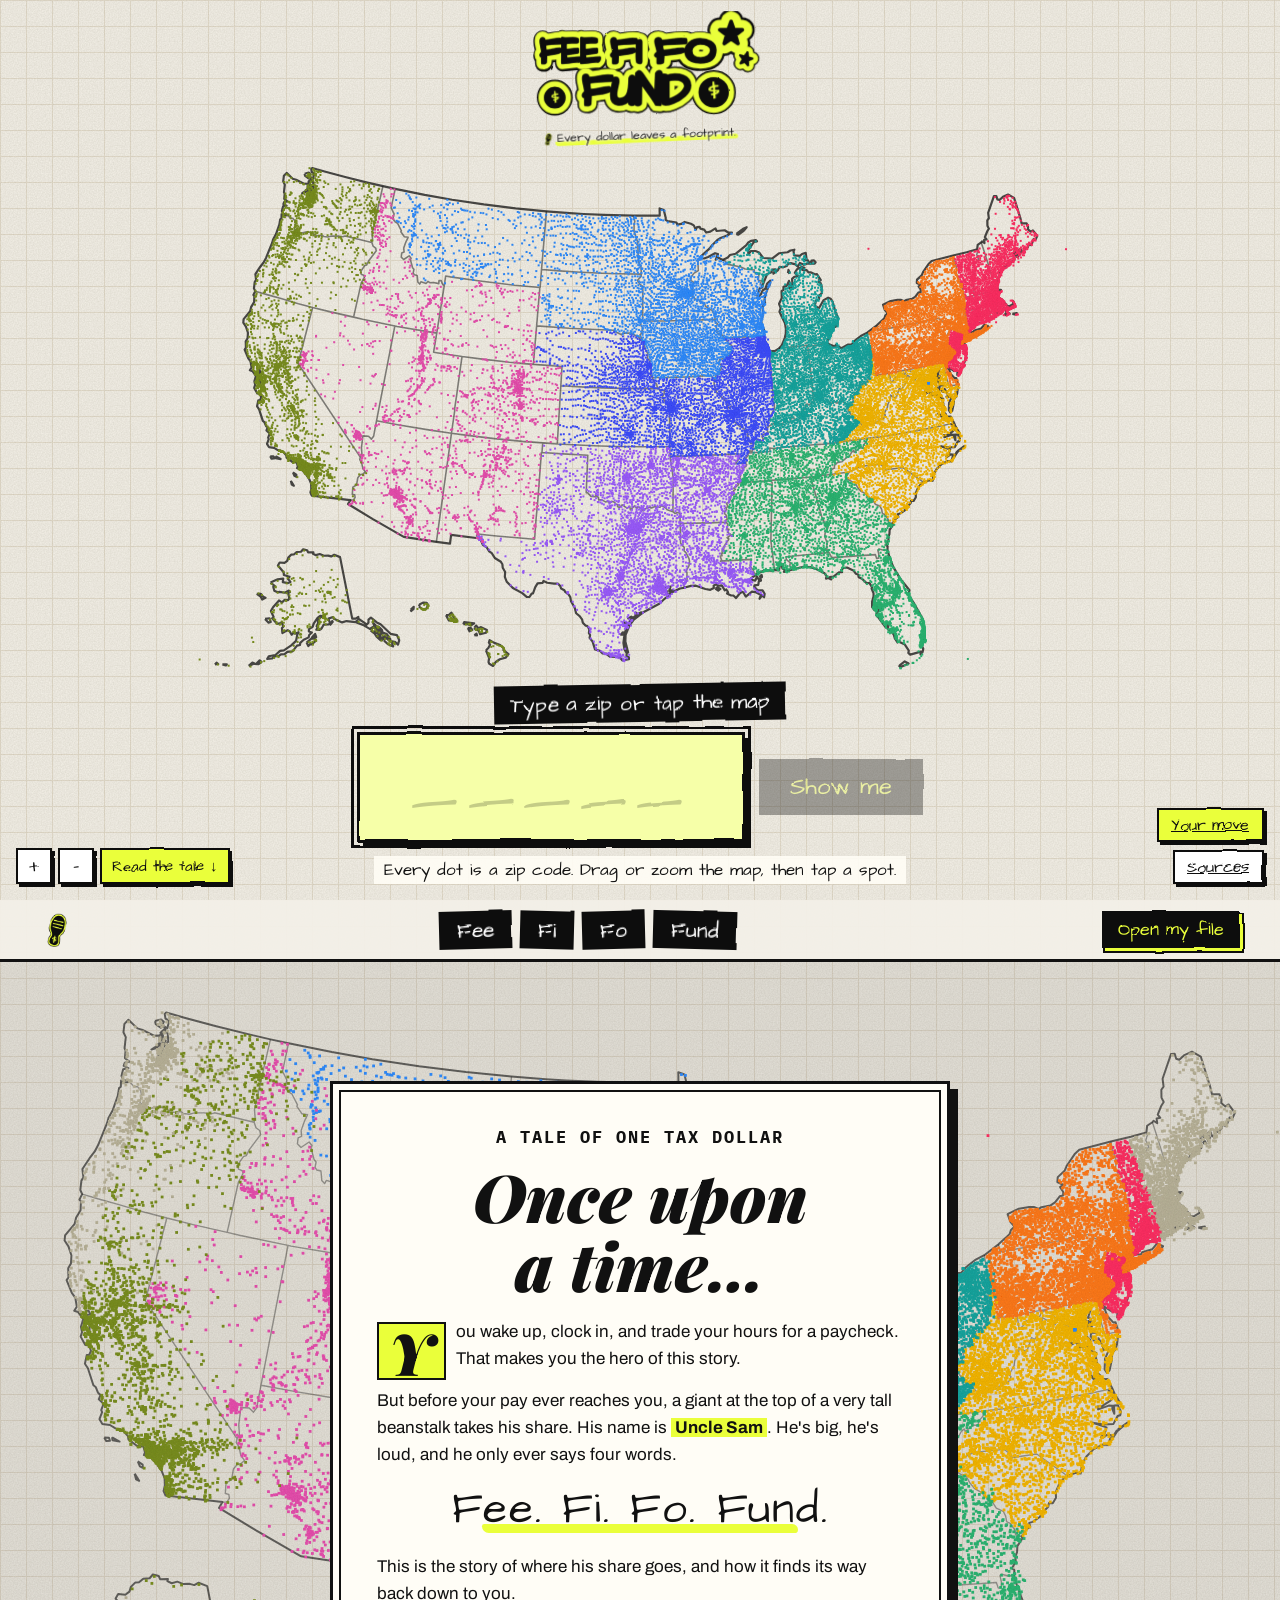
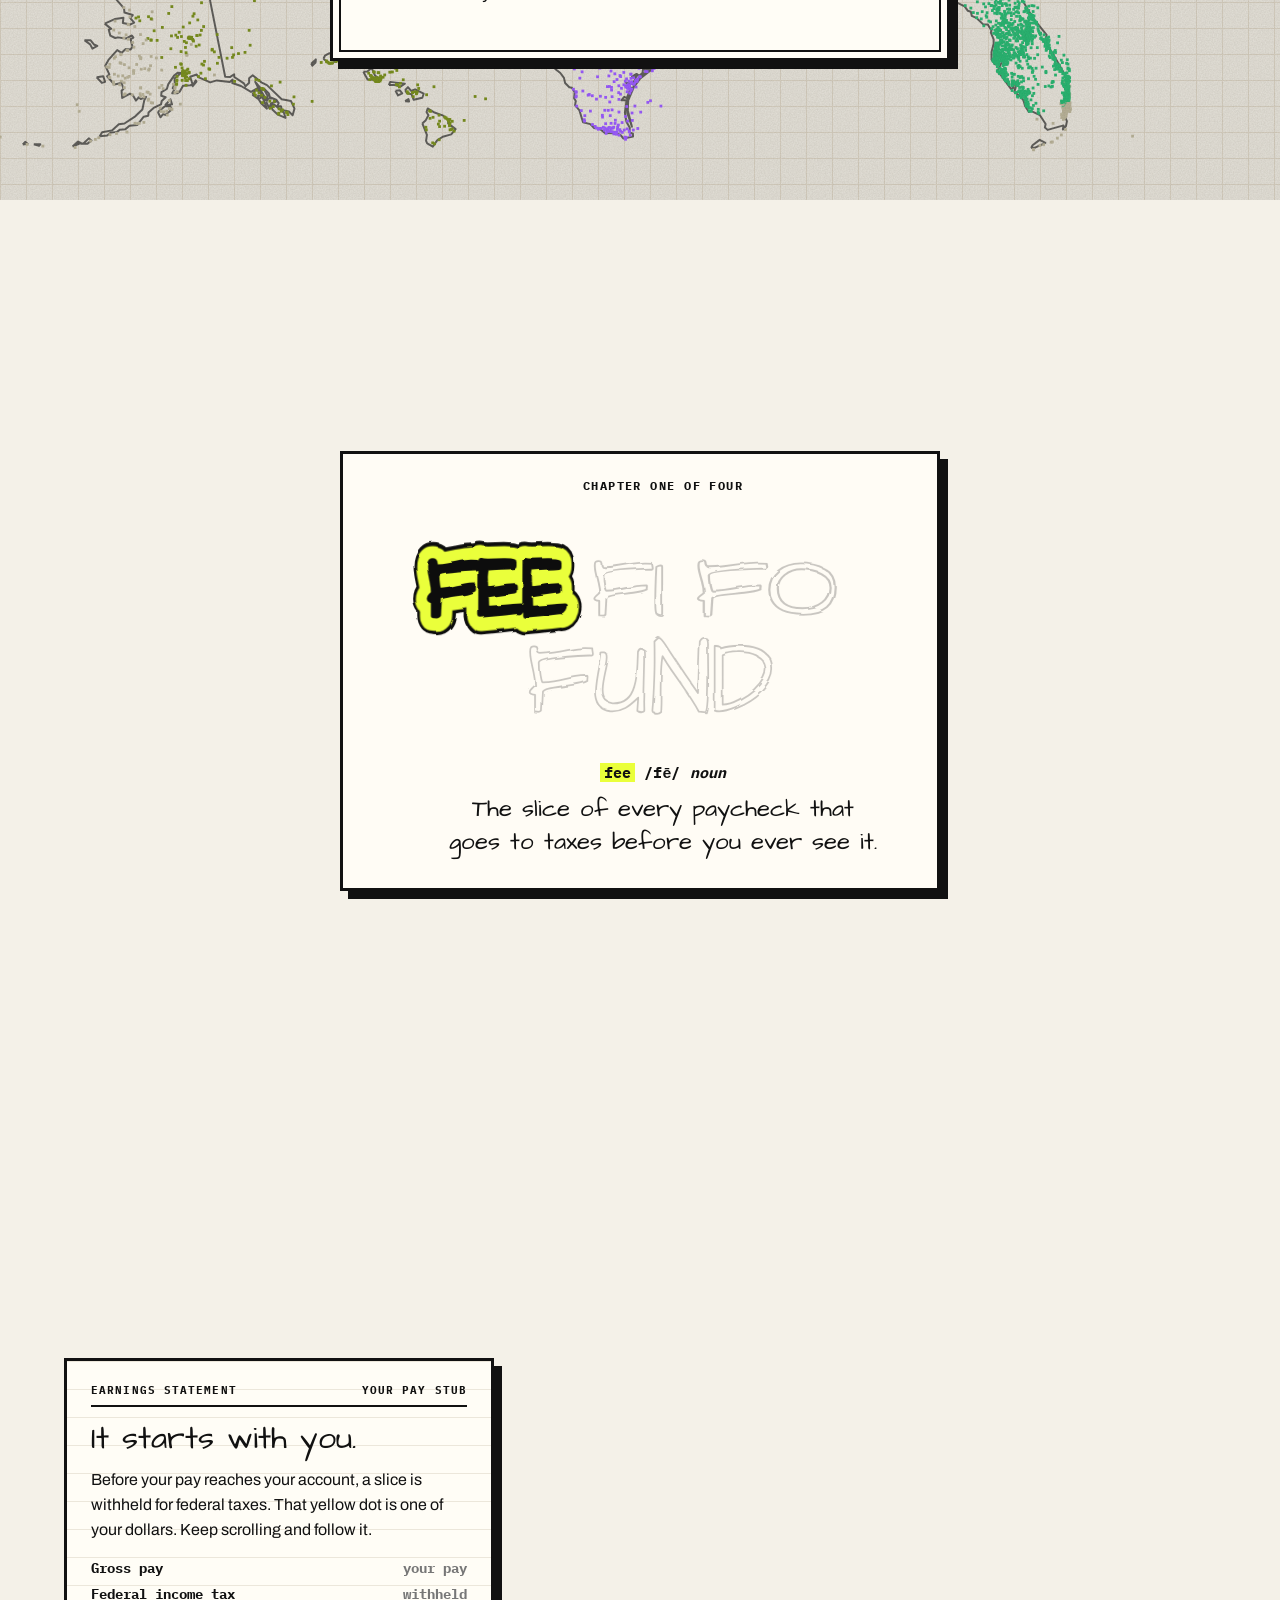
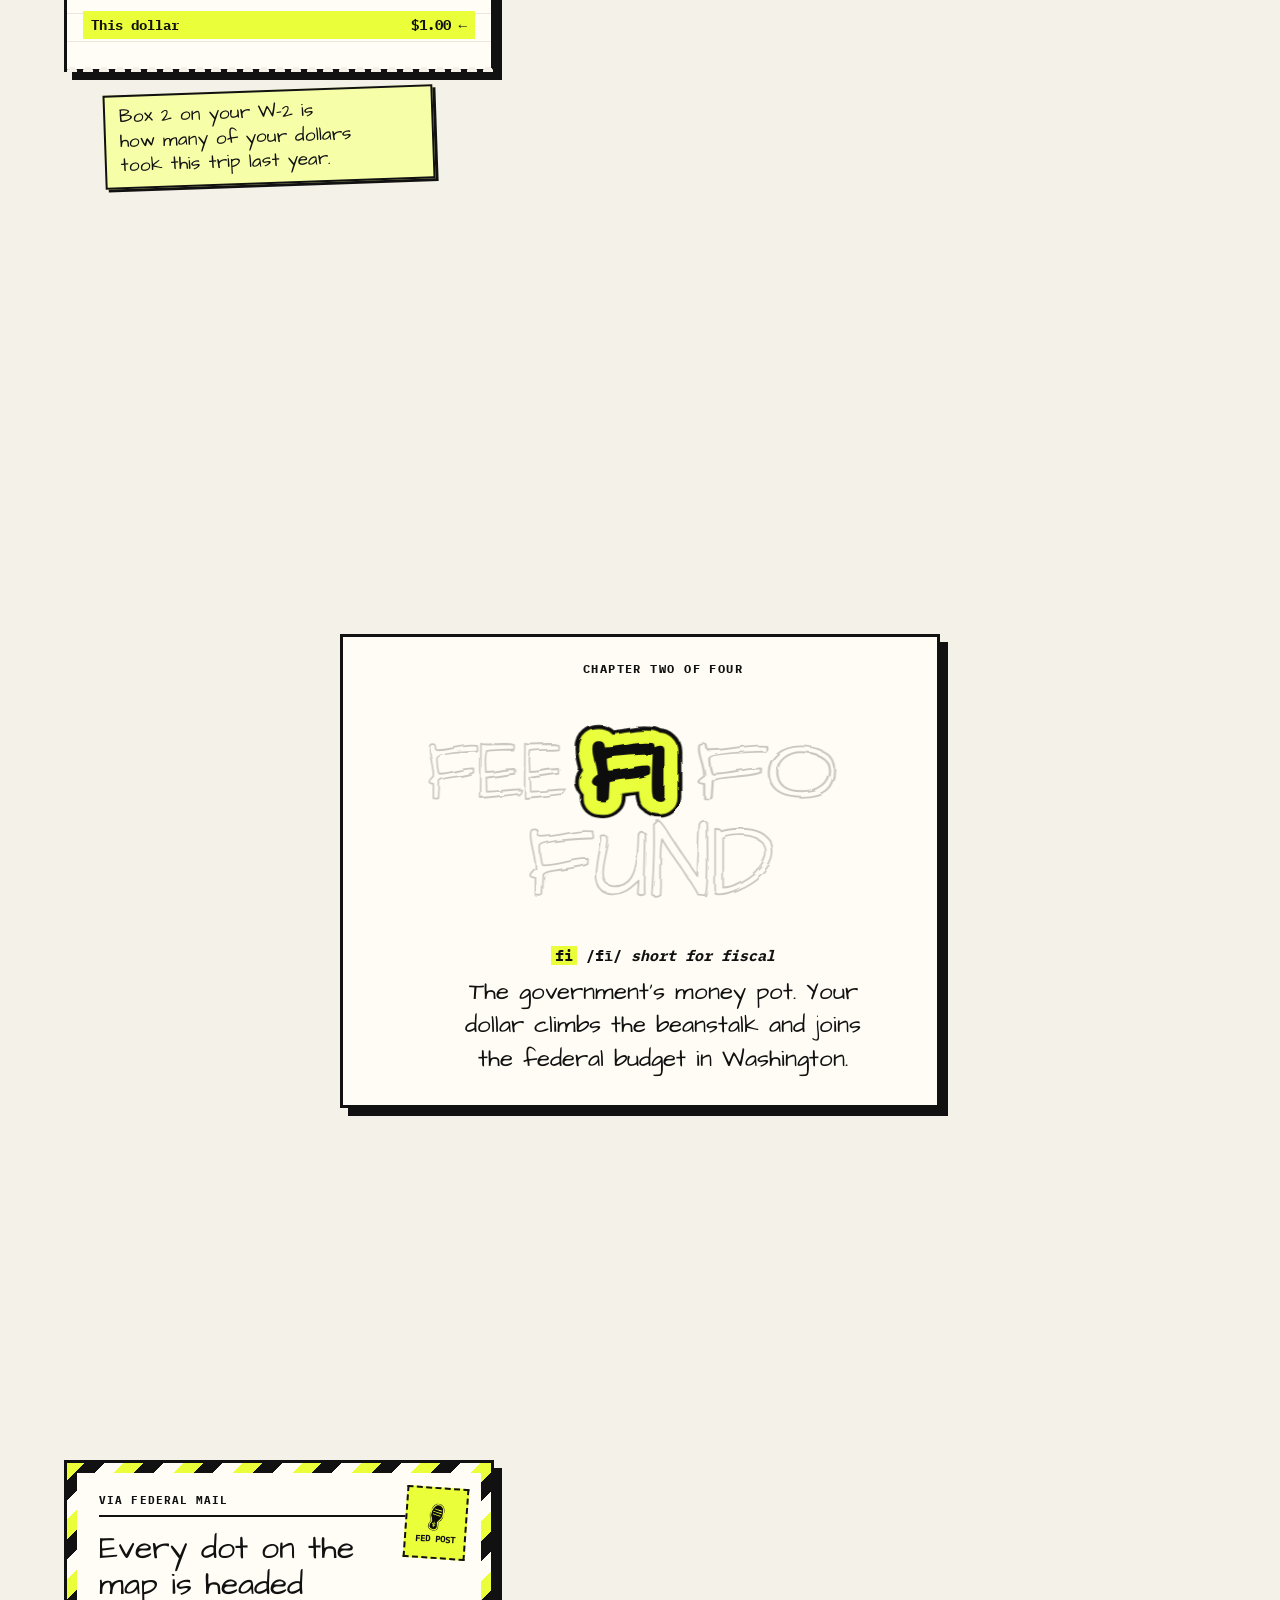
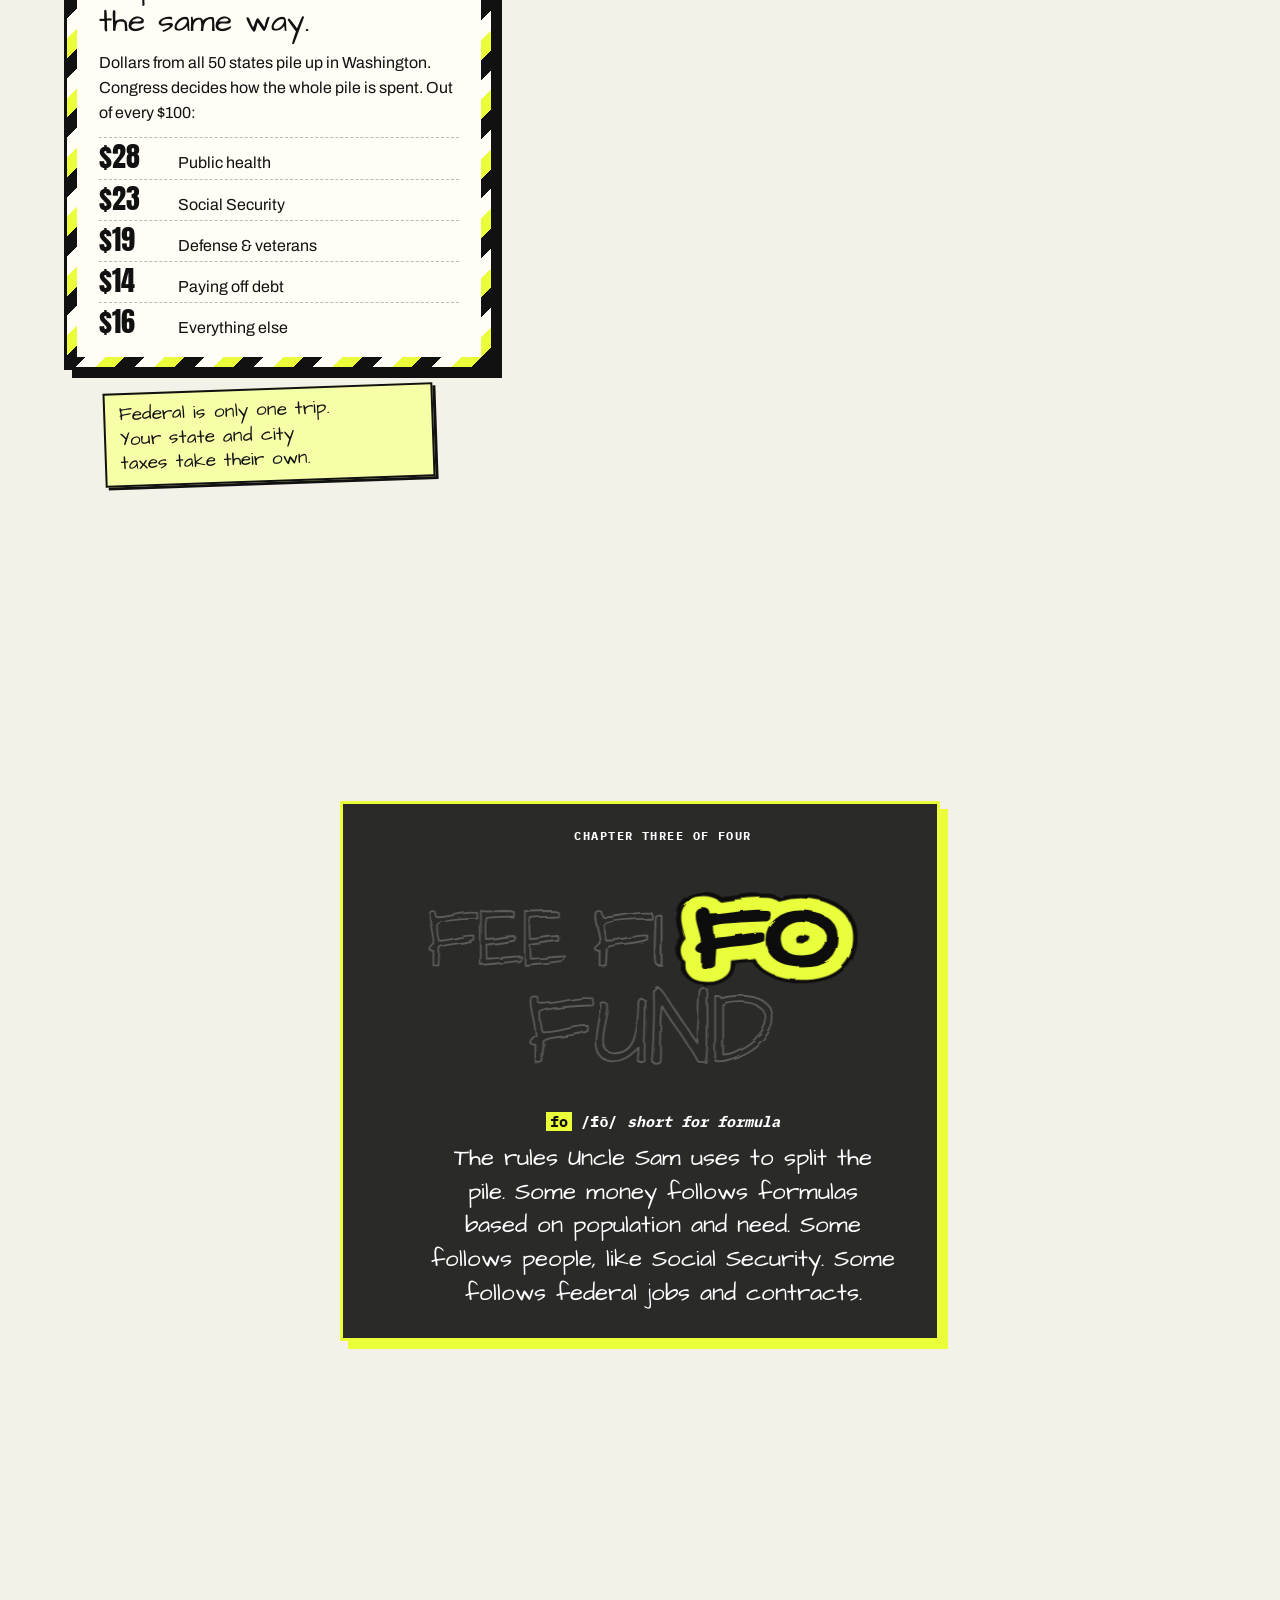
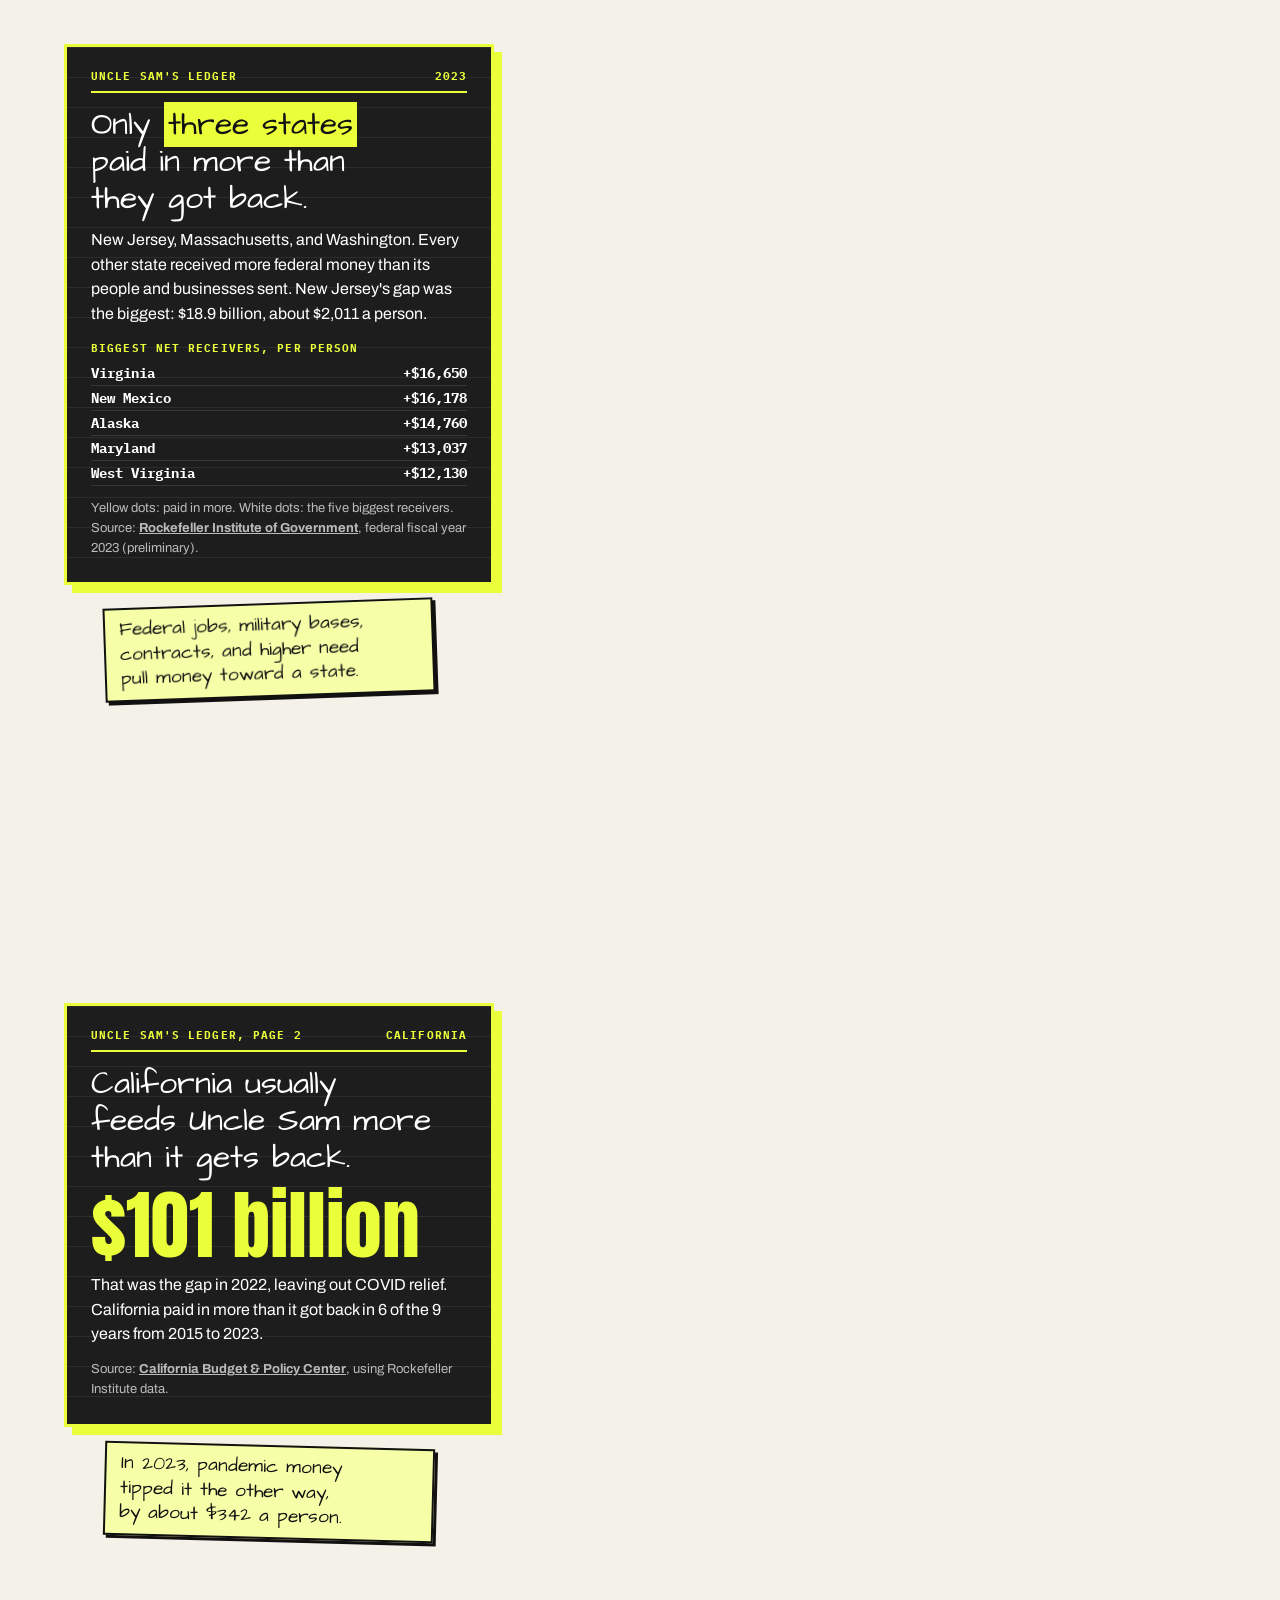
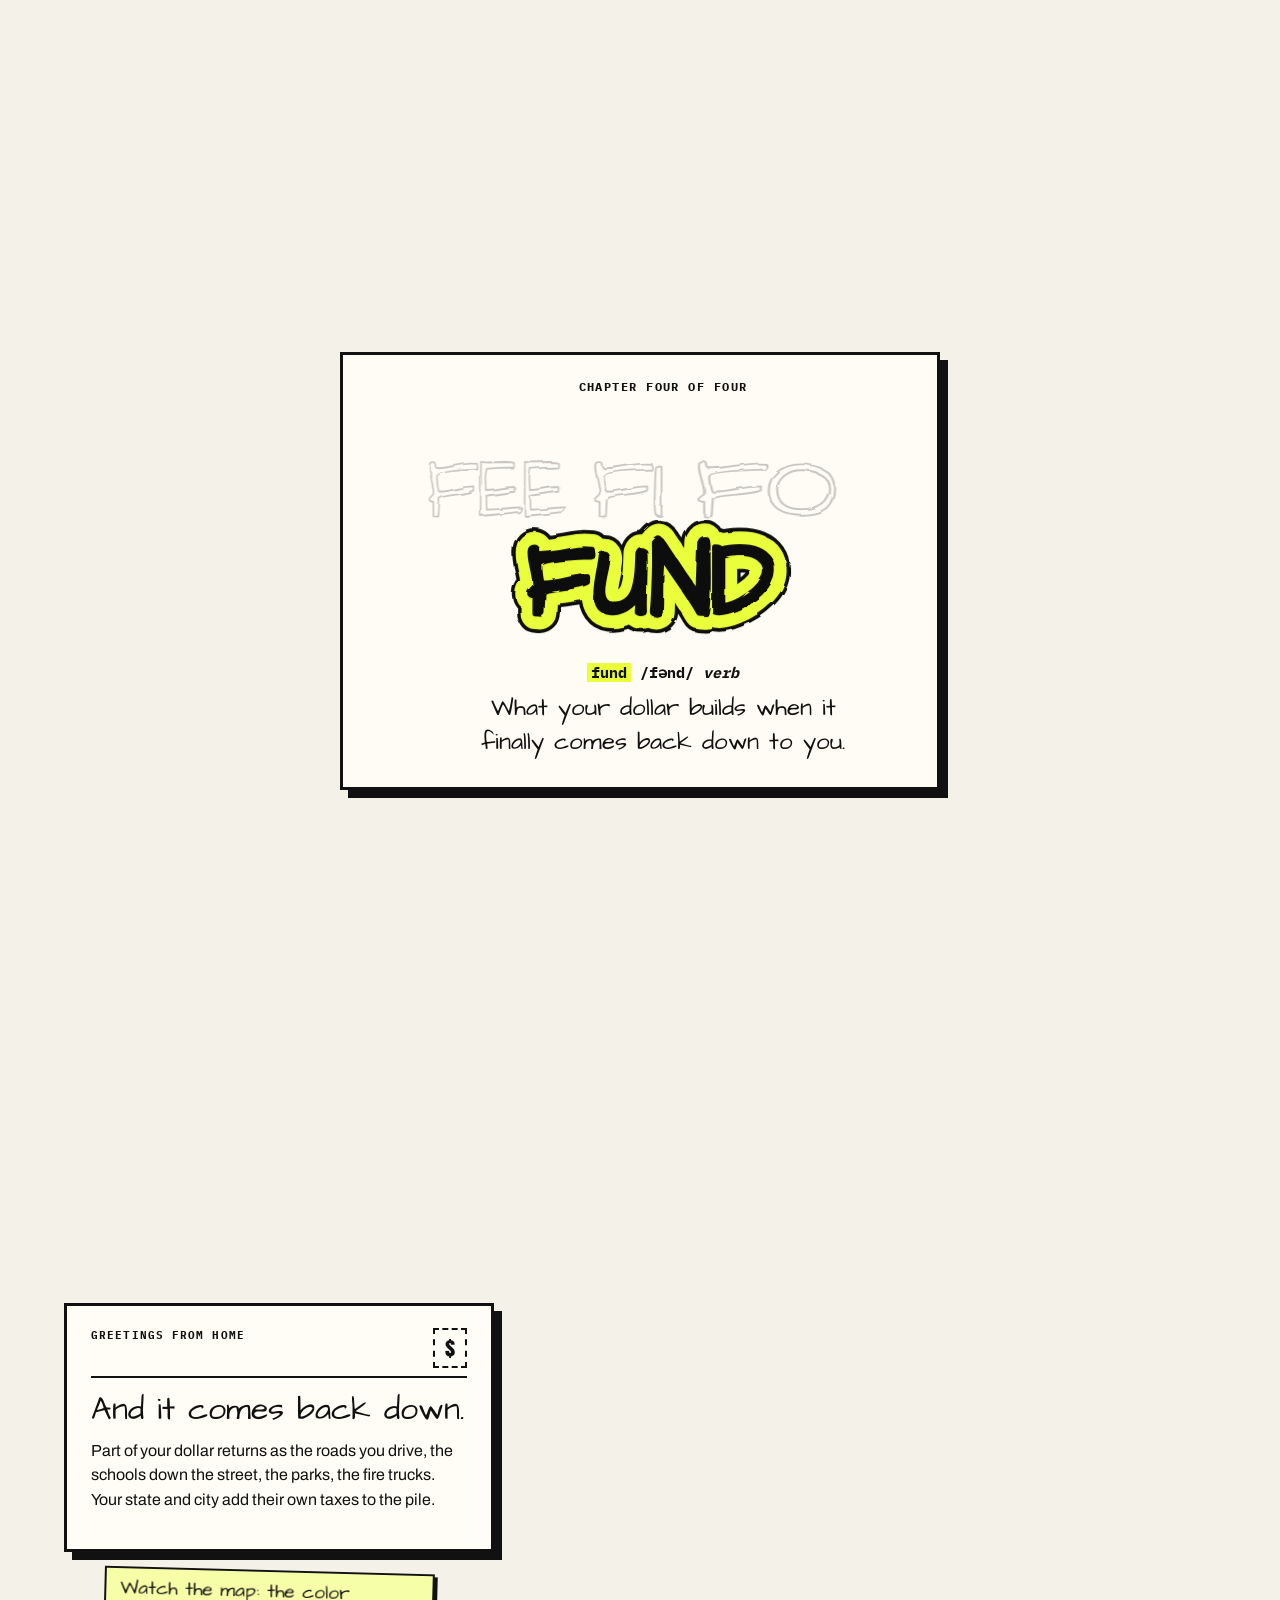
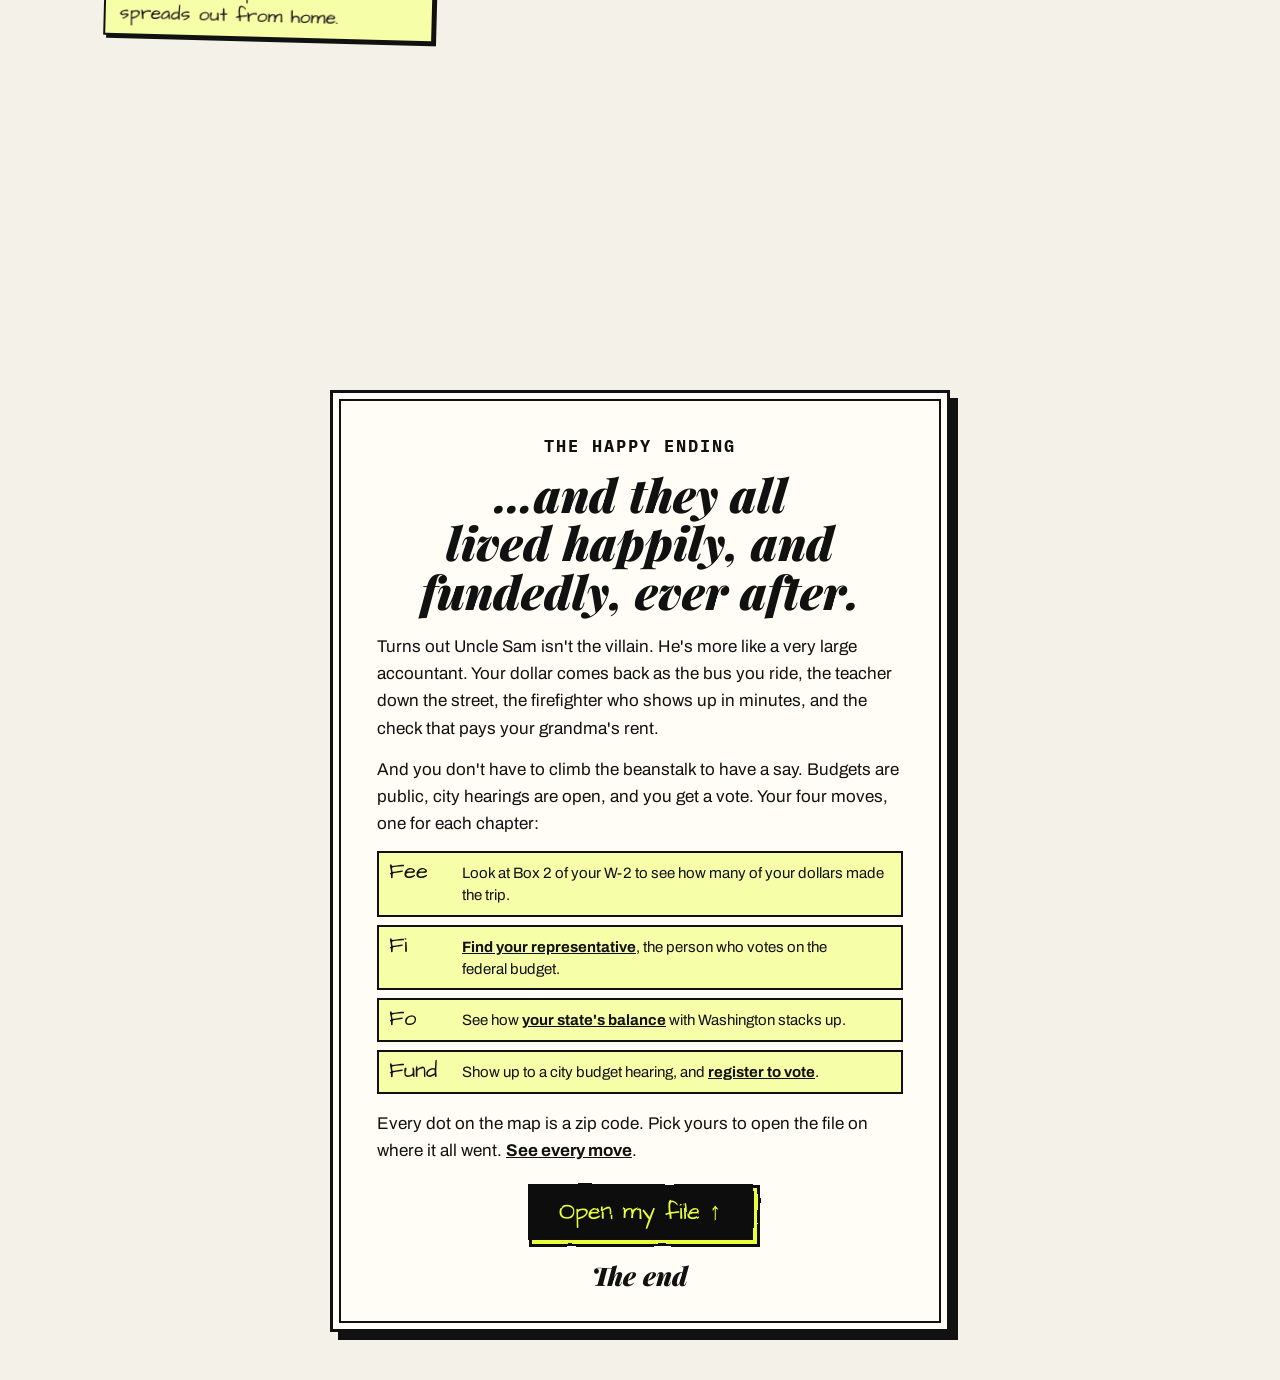
==== index.html @ fd75848a "The tale: name the giant Uncle Sam Co-Authored-By: Claude Opus 5.5 <noreply@anthropic.com> Claude-Se" ====
<!doctype html>
<html lang="en">
<head>
  <meta charset="utf-8">
  <meta name="viewport" content="width=device-width, initial-scale=1">
  <title>Fee Fi Fo Fund</title>
  <meta property="og:site_name" content="Fee Fi Fo Fund">
  <meta property="og:title" content="Fee Fi Fo Fund">
  <meta property="og:description" content="Type your zip code and see where your federal, state, and city tax dollars went.">
  <meta property="og:url" content="https://feefifo.fund/">
  <link rel="canonical" href="https://feefifo.fund/">
  <meta name="description" content="Type your zip code and see where your federal, state, and city tax dollars went.">
  <link rel="icon" href="favicon.ico" sizes="any">
  <link rel="icon" type="image/png" sizes="32x32" href="assets/icons/favicon-32.png">
  <link rel="icon" type="image/png" sizes="16x16" href="assets/icons/favicon-16.png">
  <link rel="apple-touch-icon" href="assets/icons/apple-touch-icon.png">
  <meta name="theme-color" content="#f4f1e8">
  <link rel="stylesheet" href="css/style.css">
</head>
<body>

  <!-- Shared "drawn by hand" wobble for boxes and buttons, so the UI matches the logo -->
  <svg width="0" height="0" style="position:absolute" aria-hidden="true" focusable="false">
    <filter id="hand"><feTurbulence type="fractalNoise" baseFrequency="0.025" numOctaves="2" seed="7"/><feDisplacementMap in="SourceGraphic" scale="3.5" xChannelSelector="R" yChannelSelector="G"/></filter>
  </svg>

  <!-- ============ LANDING: the map ============ -->
  <section id="landing" class="landing" aria-label="Enter your zip code">
    <canvas id="map" class="map" aria-hidden="true"></canvas>

    <div class="landing-center">
      <div class="logo-wrap">
        <h1 class="logo" id="logo" aria-label="Fee Fi Fo Fund">
          <!-- Hand-lettered logo, encased in color. Each word is its own piece so it can stomp in. -->
          <svg viewBox="0 0 900 420" aria-hidden="true" focusable="false">
            <defs>
              <filter id="logo-wob"><feTurbulence type="fractalNoise" baseFrequency="0.03" numOctaves="2" seed="4"/><feDisplacementMap in="SourceGraphic" scale="6"/></filter>
              <g id="lw0"><text x="70" y="190" font-size="140" textLength="225" lengthAdjust="spacingAndGlyphs">FEE</text></g>
              <g id="lw1"><text x="335" y="190" font-size="140" textLength="120" lengthAdjust="spacingAndGlyphs">FI</text></g>
              <g id="lw2"><text x="500" y="190" font-size="140" textLength="230" lengthAdjust="spacingAndGlyphs">FO</text></g>
              <g id="lw3"><text x="230" y="345" font-size="170" textLength="400" lengthAdjust="spacingAndGlyphs">FUND</text></g>
              <g id="lx"><path transform="translate(790 80) scale(1.5)" d="M0,-30 L7,-10 L28,-9 L11,4 L17,25 L0,13 L-17,25 L-11,4 L-28,-9 L-7,-10 Z"/><path transform="translate(845 175) scale(.85) rotate(15)" d="M0,-30 L7,-10 L28,-9 L11,4 L17,25 L0,13 L-17,25 L-11,4 L-28,-9 L-7,-10 Z"/><circle cx="725" cy="300" r="52"/><circle cx="130" cy="320" r="36"/></g>
            </defs>
            <!-- drawn in three passes (black outline, pink case, red ink) so the case flows around every word -->
            <g filter="url(#logo-wob)" stroke-linejoin="round" font-family="Architects Daughter, cursive">
              <use href="#lw0" class="word" style="--i:0" fill="#111" stroke="#111" stroke-width="62"/>
              <use href="#lw1" class="word" style="--i:1" fill="#111" stroke="#111" stroke-width="62"/>
              <use href="#lw2" class="word" style="--i:2" fill="#111" stroke="#111" stroke-width="62"/>
              <use href="#lw3" class="word" style="--i:3" fill="#111" stroke="#111" stroke-width="62"/>
              <use href="#lx" class="extras" style="--i:4" fill="#111" stroke="#111" stroke-width="62"/>
              <use href="#lw0" class="word" style="--i:0" fill="#eaff3a" stroke="#eaff3a" stroke-width="50"/>
              <use href="#lw1" class="word" style="--i:1" fill="#eaff3a" stroke="#eaff3a" stroke-width="50"/>
              <use href="#lw2" class="word" style="--i:2" fill="#eaff3a" stroke="#eaff3a" stroke-width="50"/>
              <use href="#lw3" class="word" style="--i:3" fill="#eaff3a" stroke="#eaff3a" stroke-width="50"/>
              <use href="#lx" class="extras" style="--i:4" fill="#eaff3a" stroke="#eaff3a" stroke-width="50"/>
              <use href="#lw0" class="word" style="--i:0" fill="#111" stroke="#111" stroke-width="9"/>
              <use href="#lw0" class="word" style="--i:0" fill="#111" stroke="#111" stroke-width="6"/>
              <use href="#lw1" class="word" style="--i:1" fill="#111" stroke="#111" stroke-width="9"/>
              <use href="#lw1" class="word" style="--i:1" fill="#111" stroke="#111" stroke-width="6"/>
              <use href="#lw2" class="word" style="--i:2" fill="#111" stroke="#111" stroke-width="9"/>
              <use href="#lw2" class="word" style="--i:2" fill="#111" stroke="#111" stroke-width="6"/>
              <use href="#lw3" class="word" style="--i:3" fill="#111" stroke="#111" stroke-width="9"/>
              <use href="#lw3" class="word" style="--i:3" fill="#111" stroke="#111" stroke-width="6"/>
              <use href="#lx" class="extras" style="--i:4" fill="#111" stroke="#111" stroke-width="9"/>
              <use href="#lx" class="extras" style="--i:4" fill="#111" stroke="#111" stroke-width="6"/>
              <text class="extras" style="--i:4" x="725" y="324" text-anchor="middle" font-size="70" fill="#eaff3a">$</text>
              <text class="extras" style="--i:4" x="130" y="338" text-anchor="middle" font-size="48" fill="#eaff3a">$</text>
            </g>
          </svg>
        </h1>
        <p class="tagline">Every dollar leaves a footprint.</p>
      </div>

      <form id="zip-form" class="zip-form" autocomplete="off">
        <label for="zip" class="zip-label">Type a zip or tap the map</label>
        <!-- the button sits right next to the zip box, so it isn't stuck at the bottom of the screen -->
        <div class="zip-row">
          <input id="zip" name="zip" inputmode="numeric" maxlength="5" placeholder="_____" aria-describedby="zip-readout">
          <button type="submit" id="go" class="go" disabled>Show me</button>
        </div>
        <p id="zip-readout" class="zip-readout" aria-live="polite">Every dot is a zip code. Drag or zoom the map, then tap a spot.</p>
      </form>
    </div>
    <div class="map-links">
      <a class="map-sources" href="move.html">Your move</a>
      <a class="map-sources" href="sources.html">Sources</a>
    </div>
    <div class="map-controls">
      <button type="button" id="zoom-in" class="map-btn" aria-label="Zoom in">+</button>
      <button type="button" id="zoom-out" class="map-btn" aria-label="Zoom out">&minus;</button>
      <button type="button" id="map-reset" class="map-btn map-reset" hidden>Whole map</button>
      <a href="#story" id="tale-btn" class="map-btn tale-btn">Read the tale &darr;</a>
    </div>
  </section>

  <!-- ============ THE TALE: one tax dollar's trip, told on the dot map as you scroll ============
       js/story.js draws the map and moves the dots. Each .step below is one stop. -->
  <section id="story" class="story" aria-label="The tale of one tax dollar">
    <!-- Pinned to the top the whole time you're in the tale: jump to any chapter, or straight to your file -->
      <nav class="tale-bar" aria-label="Chapters of the tale">
        <a href="#landing" class="tale-home" id="tale-home" aria-label="Back to the map"><img src="assets/icons/icon-192.png" alt=""></a>
        <div class="story-tabs">
          <a href="#fee" data-ch="0">Fee</a>
          <a href="#fi" data-ch="1">Fi</a>
          <a href="#fo" data-ch="2">Fo</a>
          <a href="#fund" data-ch="3">Fund</a>
        </div>
        <button type="button" class="tale-file" id="tale-file">Open my file</button>
        <span class="tale-progress" id="tale-progress" aria-hidden="true"></span>
      </nav>
    <div class="story-stage">
      <canvas id="story-map" class="story-map" aria-hidden="true"></canvas>
    </div>

    <div class="story-steps">

      <div class="step step-open" id="once">
        <article class="storybook">
          <p class="opener-kicker">A tale of one tax dollar</p>
          <h2 class="once">Once upon a time&hellip;</h2>
          <p class="dropcap">You wake up, clock in, and trade your hours for a paycheck. That makes you the hero of this story.</p>
          <p>But before your pay ever reaches you, a giant at the top of a very tall beanstalk takes his share. His name is <mark class="sam">Uncle Sam</mark>. He's big, he's loud, and he only ever says four words.</p>
          <p class="chant">Fee. Fi. Fo. Fund.</p>
          <p>This is the story of where his share goes, and how it finds its way back down to you.</p>
        </article>
      </div>

      <div class="step step-open" id="fee">
        <div class="opener">
          <p class="opener-kicker">Chapter one of four</p>
          <h2 class="chapter-word">Fee</h2>
          <p class="def"><b>fee</b> /f&#275;/ <i>noun</i></p>
          <p class="def-text">The slice of every paycheck that goes to taxes before you ever see it.</p>
        </div>
      </div>

      <div class="step">
        <article class="scard stub">
          <p class="scard-kicker"><span>Earnings statement</span><span>Your pay stub</span></p>
          <h3>It starts with you.</h3>
          <p>Before your pay reaches your account, a slice is withheld for federal taxes. That yellow dot is one of your dollars. Keep scrolling and follow it.</p>
          <dl class="stub-rows">
            <div><dt>Gross pay</dt><dd>your pay</dd></div>
            <div><dt>Federal income tax</dt><dd>withheld</dd></div>
            <div class="hl"><dt>This dollar</dt><dd>$1.00 &larr;</dd></div>
          </dl>
        </article>
        <p class="snote">Box 2 on your W-2 is how many of your dollars took this trip last year.</p>
      </div>

      <div class="step step-open" id="fi">
        <div class="opener">
          <p class="opener-kicker">Chapter two of four</p>
          <h2 class="chapter-word">Fi</h2>
          <p class="def"><b>fi</b> /f&#299;/ <i>short for fiscal</i></p>
          <p class="def-text">The government's money pot. Your dollar climbs the beanstalk and joins the federal budget in Washington.</p>
        </div>
      </div>

      <div class="step">
        <article class="scard airmail">
          <div class="airmail-inner">
            <span class="stamp-box" aria-hidden="true"><img src="assets/icons/icon-192.png" alt=""><span>Fed post</span></span>
            <p class="scard-kicker"><span>Via federal mail</span></p>
            <h3>Every dot on the map is headed the same way.</h3>
            <p>Dollars from all 50 states pile up in Washington. Congress decides how the whole pile is spent. Out of every $100:</p>
            <ul class="per100" id="per100"></ul>
          </div>
        </article>
        <p class="snote">Federal is only one trip. Your state and city taxes take their own.</p>
      </div>

      <div class="step step-open step-dark" id="fo">
        <div class="opener">
          <p class="opener-kicker">Chapter three of four</p>
          <h2 class="chapter-word">Fo</h2>
          <p class="def"><b>fo</b> /f&#333;/ <i>short for formula</i></p>
          <p class="def-text">The rules Uncle Sam uses to split the pile. Some money follows formulas based on population and need. Some follows people, like Social Security. Some follows federal jobs and contracts.</p>
        </div>
      </div>

      <div class="step">
        <article class="scard ledger">
          <p class="scard-kicker"><span>Uncle Sam's ledger</span><span>2023</span></p>
          <h3>Only <mark>three states</mark> paid in more than they got back.</h3>
          <p>New Jersey, Massachusetts, and Washington. Every other state received more federal money than its people and businesses sent. New Jersey's gap was the biggest: $18.9 billion, about $2,011 a person.</p>
          <p class="ledger-head">Biggest net receivers, per person</p>
          <dl class="ledger-rows">
            <div><dt>Virginia</dt><dd>+$16,650</dd></div>
            <div><dt>New Mexico</dt><dd>+$16,178</dd></div>
            <div><dt>Alaska</dt><dd>+$14,760</dd></div>
            <div><dt>Maryland</dt><dd>+$13,037</dd></div>
            <div><dt>West Virginia</dt><dd>+$12,130</dd></div>
          </dl>
          <p class="scard-src">Yellow dots: paid in more. White dots: the five biggest receivers. Source: <a href="https://rockinst.org/?p=37556" target="_blank" rel="noopener">Rockefeller Institute of Government</a>, federal fiscal year 2023 (preliminary).</p>
        </article>
        <p class="snote">Federal jobs, military bases, contracts, and higher need pull money toward a state.</p>
      </div>

      <div class="step">
        <article class="scard ledger">
          <p class="scard-kicker"><span>Uncle Sam's ledger, page 2</span><span>California</span></p>
          <h3>California usually feeds Uncle Sam more than it gets back.</h3>
          <p class="big-num">$101 billion</p>
          <p>That was the gap in 2022, leaving out COVID relief. California paid in more than it got back in 6 of the 9 years from 2015 to 2023.</p>
          <p class="scard-src">Source: <a href="https://calbudgetcenter.org/resources/is-california-a-donor-state-heres-how-much-it-pays-to-the-feds-vs-what-it-gets-back/" target="_blank" rel="noopener">California Budget &amp; Policy Center</a>, using Rockefeller Institute data.</p>
        </article>
        <p class="snote">In 2023, pandemic money tipped it the other way, by about $342 a person.</p>
      </div>

      <div class="step step-open" id="fund">
        <div class="opener">
          <p class="opener-kicker">Chapter four of four</p>
          <h2 class="chapter-word">Fund</h2>
          <p class="def"><b>fund</b> /f&#601;nd/ <i>verb</i></p>
          <p class="def-text">What your dollar builds when it finally comes back down to you.</p>
        </div>
      </div>

      <div class="step step-end">
        <article class="scard postcard">
          <p class="scard-kicker"><span>Greetings from home</span><span class="postmark" aria-hidden="true">$</span></p>
          <h3>And it comes back down.</h3>
          <p>Part of your dollar returns as the roads you drive, the schools down the street, the parks, the fire trucks. Your state and city add their own taxes to the pile.</p>
        </article>
        <p class="snote">Watch the map: the color spreads out from home.</p>
      </div>

      <div class="step step-open step-end" id="the-end">
        <article class="storybook ending">
          <p class="opener-kicker">The happy ending</p>
          <h2 class="once">&hellip;and they all lived happily, and fundedly, ever after.</h2>
          <p>Turns out Uncle Sam isn't the villain. He's more like a very large accountant. Your dollar comes back as the bus you ride, the teacher down the street, the firefighter who shows up in minutes, and the check that pays your grandma's rent.</p>
          <p>And you don't have to climb the beanstalk to have a say. Budgets are public, city hearings are open, and you get a vote. Your four moves, one for each chapter:</p>
          <ol class="end-list">
            <li><b>Fee</b><span>Look at Box 2 of your W-2 to see how many of your dollars made the trip.</span></li>
            <li><b>Fi</b><span><a href="https://www.house.gov/representatives/find-your-representative" target="_blank" rel="noopener">Find your representative</a>, the person who votes on the federal budget.</span></li>
            <li><b>Fo</b><span>See how <a href="https://rockinst.org/?p=37556" target="_blank" rel="noopener">your state's balance</a> with Washington stacks up.</span></li>
            <li><b>Fund</b><span>Show up to a city budget hearing, and <a href="https://vote.gov/" target="_blank" rel="noopener">register to vote</a>.</span></li>
          </ol>
          <p>Every dot on the map is a zip code. Pick yours to open the file on where it all went. <a href="move.html">See every move</a>.</p>
          <button type="button" class="go story-cta" id="story-cta">Open my file &uarr;</button>
          <p class="the-end" aria-hidden="true">The end</p>
        </article>
      </div>

    </div>
  </section>

  <!-- ============ RESULTS: the collage ============ -->
  <section id="results" class="results" hidden aria-label="Where your tax dollars went">
    <header class="results-head">
      <div class="place">
        <!-- your town, lettered big like the logo; the zip and state sit on the label under it -->
        <p class="place-city" id="place-city">Santa Clara</p>
        <p class="place-name" id="place-name"><span id="place-zip">95050</span> &middot; California</p>
      </div>
      <nav class="results-nav" aria-label="Go somewhere else">
        <button type="button" id="back" class="back">New zip code</button>
        <button type="button" id="read-tale" class="back">Read the tale</button>
        <a class="back" href="sources.html">Sources</a>
      </nav>
    </header>

    <!-- The results are a stack of file folders: one per level of government -->
    <div class="file" id="file">
    <nav class="levels file-tabs" id="levels" aria-label="Level of government"></nav>
    <div class="folder" id="folder">
    <div class="frame">
      <p class="level-line" id="level-line"></p>
      <!-- Your $100 as 100 little bills, one color per category; pointing at one lights up its sticker -->
      <div class="hundred-wrap" id="hundred-wrap">
        <div class="hundred" id="hundred" role="img"></div>
        <p class="hundred-cap">One bill for every dollar. Point at a color to find its sticker.</p>
      </div>
      <div class="collage" id="collage"></div>

      <div class="barely" id="barely">
        <p class="barely-title" id="barely-title">Barely any money here</p>
        <ul id="barely-list"></ul>
      </div>
    </div>

    <footer class="level-foot" id="level-foot"></footer>
    </div>
    </div>
  </section>

  <dialog id="detail" class="detail">
    <form method="dialog"><button class="detail-close" aria-label="Close">Close</button></form>
    <img id="detail-img" alt="">
    <h2 id="detail-title"></h2>
    <p id="detail-about"></p>
    <ul id="detail-levels" class="detail-levels"></ul>
  </dialog>

  <footer class="site-foot">
    <p>Numbers come from government budget reports and public datasets. <a href="sources.html">See all sources and methods</a>. Not tax advice.</p>
  </footer>

  <script src="data/zips.js"></script>
  <script src="data/states-lines.js"></script>
  <script src="data/categories.js"></script>
  <script src="data/budgets.js"></script>
  <script src="data/states.js"></script>
  <script src="js/map.js"></script>
  <script src="js/collage.js"></script>
  <script src="js/actions.js"></script>
  <script src="js/app.js"></script>
  <script src="js/story.js"></script>
</body>
</html>
---- css/style.css ----
@font-face {
  font-family: "Playfair Display";
  src: url("../assets/fonts/PlayfairDisplay-Italic.woff2") format("woff2");
  font-style: italic;
  font-weight: 400 900;
  font-display: swap;
}
@font-face {
  font-family: "Anton";
  src: url("../assets/fonts/Anton.woff2") format("woff2");
  font-display: swap;
}
@font-face {
  font-family: "IBM Plex Mono";
  src: url("../assets/fonts/IBMPlexMono-Bold.woff2") format("woff2");
  font-weight: 700;
  font-display: swap;
}
@font-face {
  font-family: "Archivo";
  src: url("../assets/fonts/Archivo.woff2") format("woff2");
  font-weight: 100 900;
  font-stretch: 62% 125%;
  font-display: swap;
}

:root {
  --ink: #111111;
  --paper: #ffffff;
  --night: #1d1d1d;
  --dot: #a8a262;
  --hot: #eaff3a;      /* brand yellow (logo case, footprint) */
  --sun-soft: #f6ffa8; /* lighter yellow for big fills */
  --display: "Playfair Display", "Bodoni 72", Didot, Georgia, serif; /* black italic, outlined: the big words */
  --badge: "Anton", "Impact", "Arial Narrow", sans-serif;            /* tall condensed: badge words and big numbers */
  --mono: "IBM Plex Mono", ui-monospace, Menlo, monospace;            /* black label boxes and buttons */
  --sans: "Archivo", system-ui, sans-serif;                           /* reading text */
  --map-bg: #f4f1e8;
  --hand: "Architects Daughter", "Comic Sans MS", cursive; /* the logo's lettering, used for UI labels */
  --grain: url("data:image/svg+xml,%3Csvg xmlns='http://www.w3.org/2000/svg' width='260' height='260'%3E%3Cfilter id='n'%3E%3CfeTurbulence type='fractalNoise' baseFrequency='.75' numOctaves='2' stitchTiles='stitch'/%3E%3CfeColorMatrix values='0 0 0 0 .3 0 0 0 0 .27 0 0 0 0 .22 0 0 0 .22 0'/%3E%3C/filter%3E%3Crect width='100%25' height='100%25' filter='url(%23n)'/%3E%3C/svg%3E");
}

* { box-sizing: border-box; }
html, body { margin: 0; }
body {
  background: var(--map-bg);
  color: var(--ink);
  font-family: var(--sans);
  font-size: 17px;
  line-height: 1.45;
}
body.on-results { background: var(--paper); }
[hidden] { display: none !important; }
:focus-visible { outline: 3px solid var(--ink); outline-offset: 3px; box-shadow: 0 0 0 7px var(--hot); }
code { font-size: 0.9em; background: #0001; padding: 1px 5px; border-radius: 4px; }

/* =========================================================
   LANDING
   ========================================================= */
.landing {
  position: relative;
  min-height: 100vh;
  min-height: 100svh;
  overflow: hidden;
  color: var(--ink);
}
.map { position: absolute; inset: 0; width: 100%; height: 100%; display: block; }
.landing::after { content: ""; position: absolute; inset: 0; background: var(--grain); mix-blend-mode: multiply; pointer-events: none; z-index: 1; }

.landing-center {
  position: relative;
  z-index: 2;
  min-height: 100vh;
  min-height: 100svh;
  display: grid;
  place-content: center;
  justify-items: center;
  gap: 28px;
  padding: 24px 16px;
  pointer-events: none;
}
.landing-center > * { pointer-events: auto; }
/* The logo is decoration: clicks go through it to the map underneath.
   The zip form only catches clicks on its own controls, so the map can be dragged around it. */
.landing-center > .logo-wrap, .landing-center > .zip-form { pointer-events: none; }
.zip-form > * { pointer-events: auto; }

/* --- Logo: chunky outlined type sitting on the map --- */
.logo-wrap {
  --L: clamp(40px, 8.6vw, 124px); /* logo type size; the sticker is sized from it */
  position: relative;
  transition: transform 0.5s cubic-bezier(.3, 1.3, .5, 1);
}
.zip-form { transition: transform 0.5s cubic-bezier(.3, 1.3, .5, 1); }
/* While typing, the logo shrinks to the top and the zip box drops to the bottom so the map shows through.
   js/app.js measures the real sizes and sets these, so it fits any screen height. */
.landing.typing .logo-wrap, .landing.settled .logo-wrap { transform: var(--logo-t, translateY(-25vh) scale(0.42)); }
.landing.typing .zip-form, .landing.settled .zip-form { transform: var(--form-t, translateY(21vh)); }
.landing.leaving { animation: leave 0.45s ease-in forwards; }
@keyframes leave { to { opacity: 0; transform: scale(1.08); } }
@font-face {
  font-family: "Architects Daughter";
  src: url("../assets/fonts/ArchitectsDaughter.woff2") format("woff2");
  font-display: block;
}
.logo { margin: 0; line-height: 0; }
.logo svg { display: block; width: min(calc(var(--L) * 5.2), 94vw); height: auto; overflow: visible; }
/* each word stomps down like a giant's footstep, then the stars and coins pop on, then the whole logo shudders */
.logo .word, .logo .extras {
  transform-box: fill-box;
  transform-origin: 50% 100%;
  animation: stomp 0.55s cubic-bezier(.3, 1.4, .5, 1) both;
  animation-delay: calc(0.45s + var(--i) * 0.38s);
}
.logo .extras { transform-origin: 50% 50%; animation-name: popIn; }
@keyframes popIn { from { transform: scale(0); opacity: 0; } 70% { transform: scale(1.15); opacity: 1; } to { transform: none; opacity: 1; } }
.logo-wrap .logo { animation: shudder 0.32s linear calc(0.45s + 4 * 0.38s + 0.2s) both; }
@keyframes stomp {
  0%   { transform: translateY(-120%) scale(1.25, 0.9); opacity: 0; }
  55%  { transform: translateY(0) scale(1.18, 0.78); opacity: 1; }
  75%  { transform: translateY(-6%) scale(0.95, 1.06); }
  100% { transform: none; opacity: 1; }
}
@keyframes shudder {
  20% { transform: translate(-4px, 3px); }
  40% { transform: translate(5px, -2px); }
  60% { transform: translate(-3px, -3px); }
  80% { transform: translate(2px, 2px); }
}

/* Stuck on the upper left corner, just touching the "F" without covering it */
/* catchphrase under the logo: just handwriting, with a yellow marker swipe and a little footprint */
.tagline {
  display: table;
  position: relative;
  margin: calc(var(--L) * 0.1) auto 0;
  padding: 0 0.2em 0 1.25em;
  font: 400 max(17px, calc(var(--L) * 0.26)) var(--hand);
  line-height: 1.2;
  white-space: nowrap;
  color: var(--ink);
  /* paper-colored halo so it reads over the map dots */
  text-shadow: 0 0 3px var(--map-bg), 0 0 6px var(--map-bg), 0 0 10px var(--map-bg);
  rotate: -2deg;
  animation: popIn .5s cubic-bezier(.3,1.4,.5,1) calc(0.45s + 4.6 * 0.38s) both;
  transition: opacity .3s;
}
.tagline::before { /* the footprint */
  content: "";
  position: absolute;
  left: 0; top: 50%;
  width: 1em; height: 1em;
  translate: 0 -50%;
  background: url("../assets/icons/icon-192.png") center / contain no-repeat;
}
.tagline::after { /* yellow marker swipe under the words */
  content: "";
  position: absolute;
  left: 1.1em; right: 0; bottom: 0.08em;
  height: 0.38em;
  background: var(--hot);
  border-radius: 0.2em 0.5em 0.3em 0.6em;
  z-index: -1;
  rotate: -0.6deg;
}
.landing.typing .tagline, .landing.settled .tagline { opacity: 0; }
@keyframes spin { to { transform: rotate(360deg); } }
@keyframes stick {
  from { transform: scale(0) rotate(-90deg); }
  to   { transform: none; }
}

/* --- Zip entry, styled like stacked black label boxes --- */
.zip-form {
  display: grid;
  justify-items: center;
  gap: 10px;
  animation: fade 0.6s ease 1.6s both;
}
@keyframes fade { from { opacity: 0; } to { opacity: 1; } }

.zip-label {
  background: var(--ink);
  color: var(--paper);
  font: 400 clamp(16px, 4.6vw, 21px) var(--hand);
  letter-spacing: 0.01em;
  padding: 5px 16px 4px;
  rotate: -1deg;
  filter: url(#hand);
  white-space: nowrap;
}
.zip-form input {
  width: 5.4em;
  font-family: var(--hand);
  font-weight: 400;
  font-size: clamp(44px, 8vw, 72px);
  letter-spacing: 0.1em;
  filter: url(#hand);
  text-align: center;
  padding: 2px 10px;
  color: var(--ink);
  background: var(--sun-soft);
  border: 3px solid var(--ink);
  box-shadow: 6px 6px 0 var(--ink);
  border-radius: 0;
}
.zip-form input::placeholder { color: #0003; }
.zip-row { display: flex; align-items: center; justify-content: center; gap: 14px; }
.zip-row > * { pointer-events: auto; }
.zip-form .zip-row { pointer-events: none; }
@media (max-width: 520px) {
  .zip-form input { font-size: 38px; width: 5.2em; padding: 2px 6px; }
  .zip-row { gap: 10px; }
  .zip-row .go { font-size: 20px; padding: 8px 14px; }
}
.zip-readout {
  margin: 4px 0 0;
  background: rgba(255, 253, 246, 0.9);
  padding: 2px 10px;
  min-height: 1.5em;
  font: 400 17px var(--hand);
  color: var(--ink);
  text-align: center;
}
.go {
  font: 400 24px var(--hand);
  padding: 8px 28px;
  filter: url(#hand);
  background: var(--ink);
  color: var(--hot);
  border: 3px solid var(--ink);
  box-shadow: 4px 4px 0 var(--hot), 4px 4px 0 3px var(--ink);
  cursor: pointer;
}
.go:disabled { opacity: 0.35; cursor: default; box-shadow: none; }
.go:not(:disabled):hover { transform: translate(-2px, -2px); box-shadow: 6px 6px 0 var(--hot), 6px 6px 0 3px var(--ink); }

/* =========================================================
   RESULTS
   ========================================================= */
.results {
  /* the desk the folders sit on: the same grid paper as the map */
  background:
    linear-gradient(90deg, #e4ddcd 1px, transparent 1px) 0 0 / 26px 26px,
    linear-gradient(#e4ddcd 1px, transparent 1px) 0 0 / 26px 26px,
    var(--map-bg);
  min-height: 100vh;
  padding: 20px 16px 40px;
  overflow-x: clip; /* a wobbling sticker should never cause a sideways scroll */
}
.results-head {
  max-width: 1280px;
  margin: 0 auto 22px;
  display: grid;
  grid-template-columns: 1fr auto;
  align-items: start;
  gap: 16px 24px;
}
.results-nav { display: flex; flex-wrap: wrap; justify-content: flex-end; gap: 10px; }
a.back { color: var(--ink); text-decoration: none; display: inline-block; }
.results-head > .back { justify-self: start; }
.back {
  align-self: start;
  font: 400 18px var(--hand);
  background: var(--paper);
  border: 2px solid var(--ink);
  box-shadow: 3px 3px 0 var(--ink);
  filter: url(#hand);
  padding: 5px 14px;
  cursor: pointer;
}
.back:hover { background: var(--hot); }
.place-city {
  margin: 0;
  /* your town, lettered like the logo: black ink in a yellow case with a black edge */
  font-family: var(--hand);
  font-weight: 400;
  font-size: clamp(46px, 8.4vw, 108px);
  line-height: 1.05;
  color: var(--ink);
  -webkit-text-stroke: 0.16em var(--hot);
  paint-order: stroke fill;
  filter: drop-shadow(2px 0 0 var(--ink)) drop-shadow(-2px 0 0 var(--ink)) drop-shadow(0 2px 0 var(--ink)) drop-shadow(0 -2px 0 var(--ink)) url(#hand);
  padding: 0 0.1em;
  text-wrap: balance;
}
.place-name {
  display: inline-block;
  margin: 10px 0 0;
  background: var(--ink);
  color: var(--paper);
  font: 400 20px var(--hand);
  padding: 4px 14px;
  rotate: -1deg;
}

/* ---- File folders: one per level of government ---- */
.file {
  --tex: url("data:image/svg+xml,%3Csvg xmlns='http://www.w3.org/2000/svg' width='260' height='260'%3E%3Cfilter id='n'%3E%3CfeTurbulence type='fractalNoise' baseFrequency='.7' numOctaves='2' stitchTiles='stitch'/%3E%3CfeColorMatrix values='0 0 0 0 .35 0 0 0 0 .3 0 0 0 0 .24 0 0 0 .2 0'/%3E%3C/filter%3E%3Crect width='100%25' height='100%25' filter='url(%23n)'/%3E%3C/svg%3E"),
          url("data:image/svg+xml,%3Csvg xmlns='http://www.w3.org/2000/svg' width='700' height='700'%3E%3Cfilter id='n'%3E%3CfeTurbulence type='fractalNoise' baseFrequency='.01' numOctaves='2' stitchTiles='stitch'/%3E%3CfeColorMatrix values='0 0 0 0 .4 0 0 0 0 .33 0 0 0 0 .25 0 0 0 .14 0'/%3E%3C/filter%3E%3Crect width='100%25' height='100%25' filter='url(%23n)'/%3E%3C/svg%3E");
  /* every folder is the brand's soft yellow with an ink edge, so it stands off the grid paper;
     the tabs (black, the open one hot yellow) tell the levels apart */
  --folder: #eef49a;
  position: relative;
  z-index: 0;
  max-width: 1400px;
  margin: 0 auto;
}

/* ---- The stack of folders ----
   Each folder is a "sheet": its tab plus a strip of folder body. Folders further back
   sit higher and a little narrower, so you see their edges stepping up behind the front one.
   --row 0 is the front folder; JS sets it, and the sheets slide into place. */
.levels.file-tabs {
  --T: 52px;  /* tab height */
  --S: 7px;   /* how much of each folder behind peeks out (small, so the tabs read as one row) */
  position: relative;
  z-index: 3;
  display: block;
  height: calc(var(--T) + var(--rows, 2) * var(--S));
  padding: 0;
}
.sheet {
  position: absolute;
  left: 0; /* the stack steps in on the right only, so every tab stays where js/app.js put it */
  right: calc(var(--row, 0) * 12px);
  top: calc((var(--rows, 2) - var(--row, 0)) * var(--S));
  bottom: 0;
  z-index: calc(10 - var(--row, 0));
  pointer-events: none;
  transition: top .45s cubic-bezier(.3,1.2,.5,1), left .45s cubic-bezier(.3,1.2,.5,1), right .45s cubic-bezier(.3,1.2,.5,1);
}
.sheet { --c: var(--folder); }
.level-btn { --c: var(--ink); }
.level-btn[aria-pressed="true"], .level-btn[aria-current="page"] { --c: var(--hot); color: var(--ink); }
/* the strip of folder body under each tab */
.sheet::before {
  content: "";
  position: absolute;
  left: 0; right: 0; top: calc(var(--T) - 1px); bottom: 0;
  background: var(--tex), var(--c);
  border-radius: 7px 7px 0 0;
  border: 3px solid var(--ink);
  border-bottom: 0;
  filter: brightness(calc(1 - var(--row, 0) * 0.06));
}
/* the tab: card-stock with rounded shoulders; Nation left, State middle, City right */
.level-btn {
  position: absolute;
  top: 0;
  height: var(--T);
  pointer-events: auto;
  isolation: isolate;
  display: inline-flex;
  align-items: center;
  gap: 8px;
  padding: 0 26px;
  border: 0;
  background: none;
  color: var(--paper);
  font: 400 23px var(--hand);
  letter-spacing: 0.01em;
  white-space: nowrap;
  cursor: pointer;
  transition: transform .2s cubic-bezier(.3,1.4,.5,1);
}
.level-btn { left: 14px; } /* js/app.js lines them up edge to edge */
/* 1, 2, 3: the nation, then your state, then your city, zooming in toward home */
.tab-n {
  display: inline-grid;
  place-items: center;
  width: 1.4em; height: 1.4em;
  border-radius: 50%;
  border: 2px solid currentColor;
  font: 700 13px var(--mono);
  line-height: 1;
}
.level-btn::before {
  content: "";
  position: absolute;
  inset: 0 0 -2px;
  z-index: -1;
  background: var(--tex), var(--c);
  border-radius: 12px 12px 0 0;
  transform: perspective(80px) rotateX(9deg);
  transform-origin: 50% 100%;
  border: 3px solid var(--ink);
  border-bottom: 0;
}
.level-btn:not([aria-pressed="true"]):not([aria-current]):hover { transform: translateY(-5px); }
.level-btn[aria-pressed="true"], .level-btn[aria-current="page"] { cursor: default; }
.level-btn .tab-name { font: 400 16px var(--hand); color: inherit; opacity: .75; max-width: 9em; overflow: hidden; text-overflow: ellipsis; }
.level-btn.is-missing .tab-kind { opacity: .7; }
.level-btn.is-missing .tab-name { text-decoration: line-through; }

/* the front folder: card stock, with the papers inside it */
.folder {
  position: relative;
  z-index: 2;
  background: var(--tex), var(--folder);
  border-radius: 0 0 8px 8px;
  padding: 34px clamp(12px, 2.4vw, 30px) 26px;
  border: 3px solid var(--ink);
  border-top: 0;
  box-shadow: 8px 8px 0 var(--ink);
  transition: background-color .3s;
}
/* the two pressed fold lines along the top of real file folders */
.folder::before {
  content: "";
  position: absolute;
  left: 0; right: 0; top: 12px;
  height: 7px;
  border-top: 1px solid rgba(90,60,30,.18);
  border-bottom: 1px solid rgba(90,60,30,.13);
  pointer-events: none;
}
/* the papers: a top sheet with two more peeking out underneath, held by a paper clip */
.folder > .frame {
  position: relative;
  max-width: none;
  padding: 30px clamp(14px, 3vw, 36px) 26px;
  background:
    linear-gradient(#ece7db 1px, transparent 1px) 0 0 / 100% 28px,
    #fffdf6;
  border-radius: 2px;
  box-shadow: 0 1px 2px rgba(40,25,10,.18), 4px 4px 0 -1px #f4efe3, 4px 4px 0 0 rgba(40,25,10,.12), 8px 8px 0 -1px #ebe4d4, 8px 8px 0 0 rgba(40,25,10,.1);
}
.folder > .frame::before {
  content: "";
  position: absolute;
  top: -20px; right: 46px;
  width: 22px; height: 64px;
  background: url("data:image/svg+xml,%3Csvg xmlns='http://www.w3.org/2000/svg' viewBox='0 0 30 84'%3E%3Cpath d='M9 76V14a6 6 0 0 1 12 0v54a9 9 0 0 1-18 0V22' fill='none' stroke='%23888' stroke-width='3' stroke-linecap='round'/%3E%3C/svg%3E") center / contain no-repeat;
  pointer-events: none;
}
/* switching: old papers lift out, new ones drop in */
.folder > .frame { transition: opacity .17s ease, transform .4s cubic-bezier(.3,1.25,.5,1); }
.folder.swapping > .frame { opacity: 0; transform: translateY(-10px) rotate(-.25deg); transition: opacity .15s ease, transform .17s ease-in; }
.folder.settling > .frame { animation: dropIn .42s cubic-bezier(.3,1.25,.5,1); }
@keyframes dropIn { from { opacity: 0; transform: translateY(16px) rotate(.3deg); } to { opacity: 1; transform: none; } }

/* The collage spreads out across the whole page, no box around it */
.frame {
  max-width: 1400px;
  margin: 0 auto;
  padding: 8px 0 0;
}
.level-line { margin: 0 0 10px; font: 400 28px/1.25 var(--hand); max-width: 60ch; }
.level-line b { font-weight: 400; background: var(--hot); padding: 0 6px; border-radius: 0.2em 0.5em 0.3em 0.6em; }
.level-line span { display: block; font: 400 15px/1.45 var(--sans); color: #555; margin-top: 4px; }
.empty { font-size: 18px; padding: 40px 0; max-width: 55ch; }

/* ---- Floating objects: each category is a loose cutout, not a tile ---- */
.collage.scatter { position: relative; min-height: 320px; }

.obj {
  position: absolute;
  aspect-ratio: 1;
  padding: 0;
  border: 0;
  background: none;
  font: inherit;
  color: var(--ink);
  text-align: left;
  cursor: pointer;
  animation:
    pop 0.6s cubic-bezier(.2, 1.6, .4, 1) var(--delay) both,
    bob var(--bob) ease-in-out var(--bob-delay) infinite;
  transition: left 0.6s cubic-bezier(.3, 1.2, .5, 1), top 0.6s cubic-bezier(.3, 1.2, .5, 1), width 0.6s ease;
}
.obj:hover, .obj:focus-visible { z-index: 5; }
@keyframes pop {
  from { scale: 0.2; opacity: 0; rotate: calc(var(--rot) * -3); }
  to   { scale: 1; opacity: 1; rotate: 0deg; }
}
@keyframes bob {
  0%, 100% { translate: 0 0; }
  50%      { translate: 0 calc(var(--s) * -0.035); }
}

.pic {
  position: absolute;
  inset: 0;
  display: grid;
  place-items: center;
  transform: rotate(var(--rot));
  transition: transform 0.3s cubic-bezier(.3, 1.6, .5, 1);
}
.obj:hover .pic, .obj:focus-visible .pic { transform: rotate(0deg) scale(1.1); }

.pic img {
  /* pinned to the sticker's square box: tall GIFs (the motorcycle, the statue) used to grow past it
     and hang over the price tag and whatever sat below */
  position: absolute;
  inset: 0;
  z-index: 2;
  width: 100%;
  height: 100%;
  object-fit: contain;
  filter: drop-shadow(4px 6px 0 #0003);
}

/* big money number, slapped on like a sticker */
.num {
  position: absolute;
  z-index: 3;
  top: 2%;
  left: -4%;
  display: flex;
  align-items: flex-start;
  /* numbers lettered like the logo: black ink, yellow case, black edge */
  font-family: var(--hand);
  font-weight: 400;
  font-size: clamp(26px, calc(var(--s) * 0.28), 150px);
  line-height: 1;
  letter-spacing: 0;
  color: var(--ink);
  -webkit-text-stroke: 0.025em var(--ink); /* thickens the pen line */
  /* a ring of yellow, then a ring of black, drawn as shadows so the corners stay round */
  text-shadow:
    0.070em 0.000em 0 var(--hot),
    0.061em 0.035em 0 var(--hot),
    0.035em 0.061em 0 var(--hot),
    0.000em 0.070em 0 var(--hot),
    -0.035em 0.061em 0 var(--hot),
    -0.061em 0.035em 0 var(--hot),
    -0.070em 0.000em 0 var(--hot),
    -0.061em -0.035em 0 var(--hot),
    -0.035em -0.061em 0 var(--hot),
    -0.000em -0.070em 0 var(--hot),
    0.035em -0.061em 0 var(--hot),
    0.061em -0.035em 0 var(--hot),
    0.105em 0.000em 0 var(--ink),
    0.091em 0.052em 0 var(--ink),
    0.053em 0.091em 0 var(--ink),
    0.000em 0.105em 0 var(--ink),
    -0.052em 0.091em 0 var(--ink),
    -0.091em 0.052em 0 var(--ink),
    -0.105em 0.000em 0 var(--ink),
    -0.091em -0.052em 0 var(--ink),
    -0.053em -0.091em 0 var(--ink),
    -0.000em -0.105em 0 var(--ink),
    0.053em -0.091em 0 var(--ink),
    0.091em -0.053em 0 var(--ink);
  transform: rotate(var(--num-rot));
  pointer-events: none;
}
.obj.num-right .num { left: auto; right: -4%; }
.num-sign, .num-c { font-size: 0.45em; margin-top: 0.12em; letter-spacing: 0; }

/* label + dollar amount hang off the bottom like a price tag */
.label {
  position: absolute;
  z-index: 3;
  left: 50%;
  top: 88%;
  display: flex;
  flex-direction: column;
  align-items: center;
  gap: 3px;
  width: max-content;
  max-width: max(150px, 110%);
  transform: translateX(-50%) rotate(var(--tag-rot));
  pointer-events: none;
}
.tag {
  background: var(--paper);
  border: 2px solid var(--ink);
  box-shadow: 3px 3px 0 var(--ink);
  padding: 2px 10px 1px;
  background: #fffdf6;
  font-family: var(--hand);
  font-weight: 400;
  font-size: clamp(14px, calc(var(--s) * 0.065), 20px);
  line-height: 1.2;
  text-align: center;
}
.amt {
  background: var(--ink);
  color: var(--paper);
  padding: 1px 8px;
  font-family: var(--hand);
  font-size: 15px;
  font-weight: 400;
}
.obj:hover .tag { background: var(--hot); }

/* googly eyes on the biggest item */
.eyes { position: absolute; z-index: 3; top: 34%; left: 50%; transform: translateX(-50%); display: flex; gap: 6%; width: 30%; }
.eye {
  flex: 1;
  aspect-ratio: 1;
  background: var(--paper);
  border: 3px solid var(--ink);
  border-radius: 50%;
  display: grid;
  place-items: center;
}
.pupil { width: 48%; aspect-ratio: 1; background: var(--ink); border-radius: 50%; transition: transform 0.08s linear; }

.barely { margin-top: 30px; border-top: 3px dashed var(--ink); padding-top: 16px; }
.barely-title { margin: 0 0 10px; font: 400 22px var(--hand); }
.barely ul { list-style: none; margin: 0; padding: 0; display: flex; flex-wrap: wrap; gap: 10px; }
.barely li {
  display: flex; align-items: center; gap: 6px;
  border: 2px solid #999; padding: 4px 10px 4px 4px;
  font: 400 16px var(--hand); color: #555; background: #fffdf6;
}
.barely img { width: 28px; height: 28px; filter: grayscale(1); opacity: 0.6; }

.level-foot { max-width: 1280px; margin: 22px 0 0; border-top: 1px solid rgba(90,60,30,.25); padding-top: 14px; font-size: 15px; color: #333; }
.level-foot p { margin: 0 0 8px; max-width: 80ch; }
.level-foot a { color: var(--ink); font-weight: 700; }

/* detail popup */
.detail {
  width: min(460px, calc(100% - 32px));
  border: 3px solid var(--ink);
  box-shadow: 8px 8px 0 var(--ink);
  padding: 24px;
  background: var(--paper);
}
.detail::backdrop { background: #111a; }
.detail-close { float: right; font: 400 17px var(--hand); border: 2px solid var(--ink); background: var(--paper); padding: 4px 10px; cursor: pointer; }
.detail img { width: 140px; height: 140px; object-fit: contain; display: block; }
.detail h2 { font-family: var(--hand); font-weight: 400; font-size: 36px; margin: 8px 0 4px; line-height: 1.1; }
.detail-levels { list-style: none; margin: 16px 0 0; padding: 0; }
.detail-levels li { display: flex; justify-content: space-between; gap: 16px; border-top: 2px solid var(--ink); padding: 10px 0; }
.detail-levels li span:first-child { font-weight: 800; }
.detail-levels li span:last-child { text-align: right; }

.site-foot { padding: 18px 16px 28px; font-size: 13px; color: #8a8a8a; text-align: center; }
body.on-results .site-foot { background: var(--map-bg); color: #666; }
body:not(.on-results) .site-foot { display: none; }

/* =========================================================
   SMALL SCREENS
   ========================================================= */
@media (max-width: 820px) {
  .results-head { grid-template-columns: 1fr; }
  .results-nav { justify-content: flex-start; grid-row: 1; }
  .results-head .place { grid-row: 2; }
  .results-nav .back { font-size: 16px; padding: 4px 10px; }
  .levels { justify-content: flex-start; }
  .levels.file-tabs { --T: 46px; --S: 6px; }
  .level-btn { padding: 0 14px; font-size: 19px; }
  .level-btn .tab-name { font-size: 14px; }
  .level-line { font-size: 23px; }
}

/* Short screens (phones sideways, small laptop windows): tighter logo and zip box so the intro fits */
@media (max-height: 560px) {
  .logo-wrap { --L: clamp(34px, 11vh, 80px); }
  .landing-center { gap: 14px; }
  .zip-form { gap: 6px; }
  .zip-form input { font-size: clamp(34px, 10vh, 56px); }
  .zip-label { font-size: 14px; padding: 4px 10px; }
  .zip-readout { font-size: 12px; }
  .go { font-size: 15px; padding: 8px 20px; }
}

@media (max-width: 480px) {
  .level-btn { padding: 0 14px; }
  .level-btn .tab-name { display: none; }
}
@media (prefers-reduced-motion: reduce) {
  *, *::before, *::after { animation: none !important; transition: none !important; }
}

/* =========================================================
   SOURCES PAGE
   ========================================================= */
.sources-head { grid-template-columns: 1fr auto; }
.sources .frame { display: grid; gap: 14px; }
.src-h {
  margin: 22px 0 0;
  font-family: var(--hand);
  font-weight: 400;
  font-size: 32px;
  line-height: 1.15;
}
.src-h::before { content: ""; display: inline-block; width: .8em; height: .8em; margin-right: .35em; vertical-align: -.05em; background: url("../assets/icons/icon-192.png") center / contain no-repeat; }
.sources .level-line { font-size: 23px; }
.src-p { margin: 0; max-width: 68ch; }
.src-list { margin: 0; padding-left: 20px; display: grid; gap: 6px; max-width: 72ch; }
.sources a { color: var(--ink); font-weight: 700; }
.table-wrap { overflow-x: auto; border: 2px solid var(--ink); box-shadow: 4px 4px 0 var(--ink); }
.src-table { border-collapse: collapse; width: 100%; min-width: 720px; font-size: 15px; background: #fffdf6; }
.src-table th {
  text-align: left;
  background: var(--ink);
  color: var(--hot);
  font: 400 18px var(--hand);
  padding: 8px 12px;
}
.src-table td { padding: 10px 12px; border-top: 1px solid #e3dccb; vertical-align: top; }
.src-table td:first-child { font: 400 17px var(--hand); white-space: nowrap; }
.src-table tbody tr:nth-child(odd) td { background: #f8f3e6; }

/* Sources link on the map */
.map-links {
  position: absolute;
  z-index: 2;
  right: max(16px, env(safe-area-inset-right, 0px));
  bottom: max(16px, env(safe-area-inset-bottom, 0px));
  display: flex;
  flex-direction: column;
  align-items: flex-end;
  gap: 8px;
}
.map-links .map-sources:first-child { background: var(--hot); }
.map-sources {
  color: var(--ink);
  font: 400 16px var(--hand);
  background: var(--paper);
  padding: 4px 12px;
  border: 2px solid var(--ink);
  box-shadow: 3px 3px 0 var(--ink);
  filter: url(#hand);
}
.map-sources:hover { background: var(--hot); }
.site-foot a { color: inherit; font-weight: 700; }

.map { touch-action: none; cursor: grab; }
.map-controls {
  position: absolute;
  z-index: 2;
  left: max(16px, env(safe-area-inset-left, 0px));
  bottom: max(16px, env(safe-area-inset-bottom, 0px));
  display: flex;
  gap: 6px;
}
.map-btn {
  min-width: 36px;
  height: 36px;
  font: 400 20px var(--hand);
  color: var(--ink);
  background: var(--paper);
  border: 2px solid var(--ink);
  box-shadow: 3px 3px 0 var(--ink);
  filter: url(#hand);
  padding: 0 10px;
  cursor: pointer;
}
.map-btn:hover { background: var(--hot); }
.map-reset { font-size: 13px; text-transform: uppercase; }

/* =========================================================
   THE TALE: Fee, Fi, Fo, Fund (js/story.js)
   The dot map stays put while the chapters scroll over it.
   ========================================================= */
.story { position: relative; background: var(--map-bg); }
body.on-results .story { display: none; }
.story-stage {
  position: sticky;
  top: 0;
  height: 100vh;
  height: 100svh;
  overflow: hidden;
}
.story-map { position: absolute; inset: 0; width: 100%; height: 100%; display: block; }
.story-stage::after { content: ""; position: absolute; inset: 0; background: var(--grain); mix-blend-mode: multiply; pointer-events: none; }

/* the chapter bar, pinned to the top of the screen for the whole tale */
.tale-bar {
  /* its own sticky layer above the chapters, so it stays clickable; the negative margin keeps it from pushing the map down */
  position: sticky;
  z-index: 5;
  top: 0;
  height: 62px;
  margin-bottom: -62px;
  box-sizing: border-box;
  display: flex;
  align-items: center;
  justify-content: space-between;
  gap: 12px;
  padding: 0 clamp(12px, 4vw, 40px);
  background: rgba(244, 241, 232, 0.95);
  border-bottom: 3px solid var(--ink);
}
.tale-home img { display: block; width: 34px; height: 34px; }
.tale-file {
  font: 400 18px var(--hand);
  color: var(--hot);
  background: var(--ink);
  border: 2px solid var(--ink);
  box-shadow: 3px 3px 0 var(--hot), 3px 3px 0 2px var(--ink);
  padding: 4px 14px;
  filter: url(#hand);
  cursor: pointer;
}
.tale-file:hover { transform: translate(-1px, -1px); }
.tale-progress {
  position: absolute;
  left: 0; right: 0; bottom: -7px;
  height: 4px;
  background: var(--hot);
  border-bottom: 1px solid var(--ink);
  transform: scaleX(0);
  transform-origin: 0 50%;
}
.story-tabs { display: flex; gap: 8px; }
.story-tabs a {
  font: 400 21px var(--hand);
  color: var(--paper);
  background: var(--ink);
  border: 2px solid var(--ink);
  padding: 3px 16px 2px;
  text-decoration: none;
  filter: url(#hand);
  transition: transform .2s cubic-bezier(.3,1.4,.5,1), background-color .25s;
}
.story-tabs a:nth-child(odd) { rotate: -1.5deg; }
.story-tabs a:nth-child(even) { rotate: 1.5deg; }
.story-tabs a:hover { transform: translateY(-3px); }
.story-tabs a[aria-current] { background: var(--hot); color: var(--ink); box-shadow: 3px 3px 0 var(--ink); }

.story-steps { position: relative; z-index: 2; margin-top: -100vh; margin-top: -100svh; }
.step {
  min-height: 100vh;
  min-height: 100svh;
  display: flex;
  flex-direction: column;
  justify-content: center;
  align-items: flex-start;
  gap: 18px;
  padding: 90px clamp(16px, 5vw, 72px) 48px;
  pointer-events: none;
}
.step > * { pointer-events: auto; }
.step-open { align-items: center; text-align: center; }

/* chapter openers: the word lettered like the logo, with a dictionary line under it */
.opener {
  display: grid;
  justify-items: center;
  gap: 10px;
  max-width: 600px;
  padding: 24px clamp(18px, 4vw, 40px) 28px;
  background: rgba(255, 253, 246, 0.93);
  border: 3px solid var(--ink);
  box-shadow: 8px 8px 0 var(--ink);
}
.step-dark .opener { background: rgba(29, 29, 29, 0.94); color: var(--paper); border-color: var(--hot); box-shadow: 8px 8px 0 var(--hot); }
.opener-kicker { margin: 0; font: 700 12px var(--mono); letter-spacing: 0.12em; text-transform: uppercase; }
.chapter-word {
  margin: 0;
  font-family: var(--hand);
  font-weight: 400;
  font-size: clamp(88px, 15vw, 200px);
  line-height: 1;
  color: var(--ink);
  -webkit-text-stroke: 0.16em var(--hot);
  paint-order: stroke fill;
  filter: drop-shadow(3px 0 0 var(--ink)) drop-shadow(-3px 0 0 var(--ink)) drop-shadow(0 3px 0 var(--ink)) drop-shadow(0 -3px 0 var(--ink)) url(#hand);
  padding: 0 0.14em;
  rotate: -3deg;
}
.step:nth-of-type(4n+3) .chapter-word { rotate: 2deg; }
.def { margin: 4px 0 0; font: 700 15px var(--mono); }
.def b { background: var(--hot); color: var(--ink); padding: 0 4px; }
.def-text { margin: 0; max-width: 34ch; font: 400 clamp(19px, 2.2vw, 24px)/1.4 var(--hand); }

/* story cards: the same paper, ink border, and hard shadow as the rest of the site */
.scard {
  width: min(430px, 100%);
  padding: 22px 24px 24px;
  background: linear-gradient(#ece7db 1px, transparent 1px) 0 0 / 100% 28px, #fffdf6;
  border: 3px solid var(--ink);
  box-shadow: 8px 8px 0 var(--ink);
}
.scard h3 { margin: 0 0 10px; font: 400 clamp(26px, 3vw, 32px)/1.15 var(--hand); }
.scard p { margin: 0 0 12px; font-size: 16px; line-height: 1.55; }
.scard-kicker {
  display: flex;
  justify-content: space-between;
  gap: 10px;
  margin: 0 0 14px !important;
  padding-bottom: 8px;
  border-bottom: 2px solid currentColor;
  font: 700 11px var(--mono) !important;
  letter-spacing: 0.1em;
  text-transform: uppercase;
}
.scard-src { font-size: 13px !important; color: #555; margin: 4px 0 0 !important; }
.scard a { color: inherit; font-weight: 700; }

/* Fee: a pay stub with a perforated edge */
.stub { position: relative; padding-bottom: 30px; }
.stub::after {
  content: "";
  position: absolute;
  left: -3px; right: -3px; bottom: -3px;
  height: 12px;
  background: radial-gradient(circle at 8px 12px, var(--map-bg) 5px, transparent 5.5px) 0 0 / 16px 12px repeat-x;
}
.stub-rows { margin: 6px 0 0; font: 700 14px var(--mono); }
.stub-rows div { display: flex; justify-content: space-between; gap: 12px; padding: 4px 0; }
.stub-rows dt, .stub-rows dd { margin: 0; }
.stub-rows dd { color: #777; }
.stub-rows .hl { background: var(--hot); margin: 4px -8px 0; padding: 5px 8px; }
.stub-rows .hl dd { color: var(--ink); }

/* Fi: an airmail envelope, striped in the brand colors */
.airmail { padding: 10px; background: repeating-linear-gradient(-45deg, var(--ink) 0 14px, var(--hot) 14px 28px, #fffdf6 28px 42px); }
.airmail-inner { position: relative; padding: 20px 22px 18px; background: #fffdf6; }
.airmail h3 { padding-right: 72px; }
.stamp-box {
  position: absolute;
  top: 14px; right: 14px;
  width: 62px; height: 72px;
  display: grid;
  place-items: center;
  align-content: center;
  gap: 2px;
  background: var(--hot);
  border: 2px dashed var(--ink);
  rotate: 4deg;
  font: 700 9px var(--mono);
  text-transform: uppercase;
}
.stamp-box img { width: 28px; height: 28px; }
.per100 { list-style: none; margin: 4px 0 0; padding: 0; display: grid; gap: 4px; }
.per100 li { display: flex; align-items: baseline; gap: 12px; border-top: 1px dashed #bbb; padding-top: 4px; font-size: 16px; }
.p-num { min-width: 2.4em; font: 400 28px/1 var(--badge); }

/* Fo: the giant's ledger, at night */
.ledger {
  background: linear-gradient(rgba(255,253,246,.07) 1px, transparent 1px) 0 0 / 100% 30px, var(--night);
  color: var(--paper);
  border-color: var(--hot);
  box-shadow: 8px 8px 0 var(--hot);
}
.ledger .scard-kicker { color: var(--hot); }
.ledger mark { background: var(--hot); color: var(--ink); padding: 0 4px; }
.ledger .scard-src { color: #bbb; }
.ledger-head { margin: 14px 0 6px !important; font: 700 11px var(--mono) !important; letter-spacing: 0.1em; text-transform: uppercase; color: var(--hot); }
.ledger-rows { margin: 0 0 12px; font: 700 14px var(--mono); }
.ledger-rows div { display: flex; justify-content: space-between; padding: 3px 0; border-bottom: 1px solid #ffffff1f; }
.ledger-rows dt, .ledger-rows dd { margin: 0; }
.big-num { margin: 4px 0 10px !important; font: 400 clamp(52px, 7vw, 76px)/1 var(--badge) !important; color: var(--hot); }

/* Fund: a postcard home, with the button back up to the map */
.postcard { background: #fffdf6; }
.postmark { width: 34px; height: 40px; display: grid; place-items: center; border: 2px dashed var(--ink); font: 400 22px var(--badge); letter-spacing: 0; }
.story-cta { margin-top: 8px; }

/* margin notes: handwriting on a yellow sticky */
.snote {
  margin: 0 0 0 clamp(12px, 4vw, 40px);
  max-width: 330px;
  padding: 8px 14px;
  background: var(--sun-soft);
  border: 2px solid var(--ink);
  box-shadow: 3px 3px 0 var(--ink);
  font: 400 19px/1.3 var(--hand);
  rotate: -2deg;
}
.step:nth-of-type(even) .snote { rotate: 1.5deg; }

/* the button on the landing map that drops you into the tale */
.tale-btn { display: inline-flex; align-items: center; font-size: 15px; text-decoration: none; background: var(--hot); }
.tale-btn:hover { background: var(--paper); }

@media (max-width: 520px) {
  .tale-file { display: none; }
  .tale-bar { justify-content: flex-start; gap: 14px; }
}
@media (max-width: 820px) {
  .story-tabs { gap: 5px; }
  .story-tabs a { font-size: 17px; padding: 2px 10px 1px; }
  .step { padding-top: 70px; }
  .scard { box-shadow: 5px 5px 0 var(--ink); }
  .ledger { box-shadow: 5px 5px 0 var(--hot); }
}

/* ---- Your $100: one little bill per dollar, colored like its sticker (js/app.js) ---- */
.hundred-wrap {
  /* stays at the top of the screen while you scroll through the stickers */
  position: sticky;
  top: 0;
  z-index: 6;
  margin: 6px -12px 18px;
  padding: 10px 12px 8px;
  background: #fffdf6;
  border-bottom: 2px solid var(--ink);
}
.hundred {
  display: grid;
  grid-template-columns: repeat(50, minmax(0, 1fr));
  gap: 3px;
}
.bill {
  aspect-ratio: 2.1;
  background: var(--c);
  border: 1.5px solid var(--ink);
  border-radius: 2px;
  cursor: pointer;
  transition: transform .15s cubic-bezier(.3,1.6,.5,1), opacity .15s;
}
.hundred.has-lit .bill:not(.lit) { opacity: .22; }
.bill.lit { transform: translateY(-3px); }
.hundred-cap { margin: 8px 0 0; font: 400 15px var(--hand); color: #555; }
.collage.has-lit .obj:not(.lit) { filter: saturate(.15) opacity(.35); } /* filter, since the pop-in animation holds opacity */
.collage .obj.lit { z-index: 5; }
@media (max-width: 820px) {
  .hundred { grid-template-columns: repeat(20, minmax(0, 1fr)); gap: 2px; }
  .hundred-cap { font-size: 14px; }
}

/* the storybook pages: once upon a time, and the happy ending */
.storybook {
  width: min(620px, 100%);
  padding: clamp(24px, 4vw, 40px) clamp(20px, 4vw, 44px) clamp(24px, 4vw, 36px);
  background: #fffdf6;
  border: 3px solid var(--ink);
  outline: 2px solid var(--ink);
  outline-offset: -11px;
  box-shadow: 8px 8px 0 var(--ink);
  text-align: left;
  isolation: isolate;
}
.storybook p { margin: 0 0 14px; font-size: 17px; line-height: 1.6; }
.once {
  margin: 10px 0 18px;
  font: italic 900 clamp(38px, 6vw, 66px)/1.05 var(--display);
  text-align: center;
}
.dropcap::first-letter {
  float: left;
  margin: 4px 10px 0 0;
  padding: 2px 10px 0;
  font: italic 900 3.4em/0.9 var(--display);
  background: var(--hot);
  border: 2px solid var(--ink);
}
.chant {
  position: relative;
  margin: 18px 0 20px !important;
  text-align: center;
  font: 400 clamp(30px, 4.4vw, 44px)/1.1 var(--hand) !important;
  letter-spacing: 0.04em;
}
.chant::after { content: ""; display: block; width: 60%; height: .22em; margin: -.25em auto 0; background: var(--hot); border-radius: .2em .5em .3em .6em; position: relative; z-index: -1; }
.storybook .opener-kicker { text-align: center; margin-bottom: 0; }
.ending .once { font-size: clamp(30px, 4.4vw, 46px); }
.ending .story-cta { display: block; margin: 20px auto 6px; }
.the-end { margin: 18px 0 0 !important; text-align: center; font: italic 900 26px var(--display) !important; }

/* the logo as the chapter steps: this chapter's word lit in the yellow case, the other three faint */
.logo-step { display: block; width: min(560px, 82vw); height: auto; overflow: visible; color: rgba(17, 17, 17, 0.22); margin: -6px 0 -10px; }
.step-dark .logo-step { color: rgba(255, 253, 246, 0.25); }
.logo-step .on { transform-box: fill-box; transform-origin: 50% 100%; }
.logo-step.seen .on { animation: stomp 0.55s cubic-bezier(.3, 1.4, .5, 1) both; }
.sr-only { position: absolute !important; width: 1px; height: 1px; overflow: hidden; clip: rect(0 0 0 0); white-space: nowrap; }

/* no lonely words hanging at the end of a line */
h1, h2, h3, .level-line, .def-text, .tagline, .snote, .scard h3 { text-wrap: balance; }
p, li, dd { text-wrap: pretty; }

/* phones: "Read the tale" gets its own row above the zoom buttons so nothing runs into Sources */
@media (max-width: 520px) {
  .map-controls { flex-wrap: wrap; max-width: 210px; }
  .tale-btn { order: -1; flex-basis: 100%; justify-content: center; }
}

/* ---- Your move: the 4th folder and move.html (js/actions.js) ---- */
.moves {
  display: grid;
  grid-template-columns: repeat(auto-fill, minmax(min(100%, 340px), 1fr));
  gap: 22px;
  padding: 6px 0 10px;
}
.move-card {
  background: #fffdf6;
  border: 3px solid var(--ink);
  box-shadow: 6px 6px 0 var(--ink);
  padding: 16px 18px 12px;
}
.move-card:nth-child(4) { background: var(--sun-soft); }
.move-kicker { display: flex; align-items: center; gap: 8px; margin: 0 0 6px; font: 700 12px var(--mono); letter-spacing: .1em; text-transform: uppercase; }
.move-n { display: inline-grid; place-items: center; width: 24px; height: 24px; background: var(--ink); color: var(--hot); border-radius: 50%; letter-spacing: 0; }
.move-card h3 { margin: 0 0 10px; font: 400 26px/1.15 var(--hand); text-wrap: balance; }
.move-list { list-style: none; margin: 0; padding: 0; }
.move-list li { border-top: 2px dashed #0002; }
.move-list a {
  font-weight: 400; /* the Sources page makes its links bold; these shouldn't be */
  display: flex;
  align-items: flex-start;
  gap: 12px;
  padding: 11px 4px;
  color: var(--ink);
  text-decoration: none;
  min-height: 44px;
}
.move-list .box { flex: none; width: 20px; height: 20px; margin-top: 2px; border: 2.5px solid var(--ink); background: #fff; transition: background .15s; }
.move-list a:hover .box, .move-list a:focus-visible .box { background: var(--hot); }
.move-list a:visited .box { background: var(--ink); box-shadow: inset 0 0 0 3px #fff; }
.move-text { display: grid; gap: 2px; flex: 1; }
.move-text b { font: 400 19px/1.2 var(--hand); }
.move-text span { font-size: 14px; line-height: 1.45; color: #444; text-wrap: pretty; }
.move-list a:hover b { text-decoration: underline; text-decoration-color: var(--hot); text-decoration-thickness: 4px; text-underline-offset: 2px; }
.arrow { flex: none; font-size: 18px; line-height: 1; margin-top: 2px; }

/* the happy ending's four moves */
.end-list { list-style: none; margin: 4px 0 16px; padding: 0; display: grid; gap: 8px; }
.end-list li { display: grid; grid-template-columns: 4.2em 1fr; gap: 10px; align-items: baseline; padding: 8px 10px; background: var(--sun-soft); border: 2px solid var(--ink); font-size: 15px; line-height: 1.45; }
.end-list b { font: 400 22px/1 var(--hand); }
.end-list a { color: var(--ink); font-weight: 700; }
.storybook a { color: var(--ink); font-weight: 700; }

@media (max-width: 480px) {
  .tab-your { display: none; }
  .level-btn .tab-kind::first-letter { text-transform: uppercase; }
  .level-btn { padding: 0 11px; gap: 5px; font-size: 17px; }
  .tab-n { width: 1.3em; height: 1.3em; font-size: 11px; }
}

/* Uncle Sam's name, the first time the tale says it */
mark.sam { background: var(--hot); color: var(--ink); padding: 0 4px; font-weight: 700; }
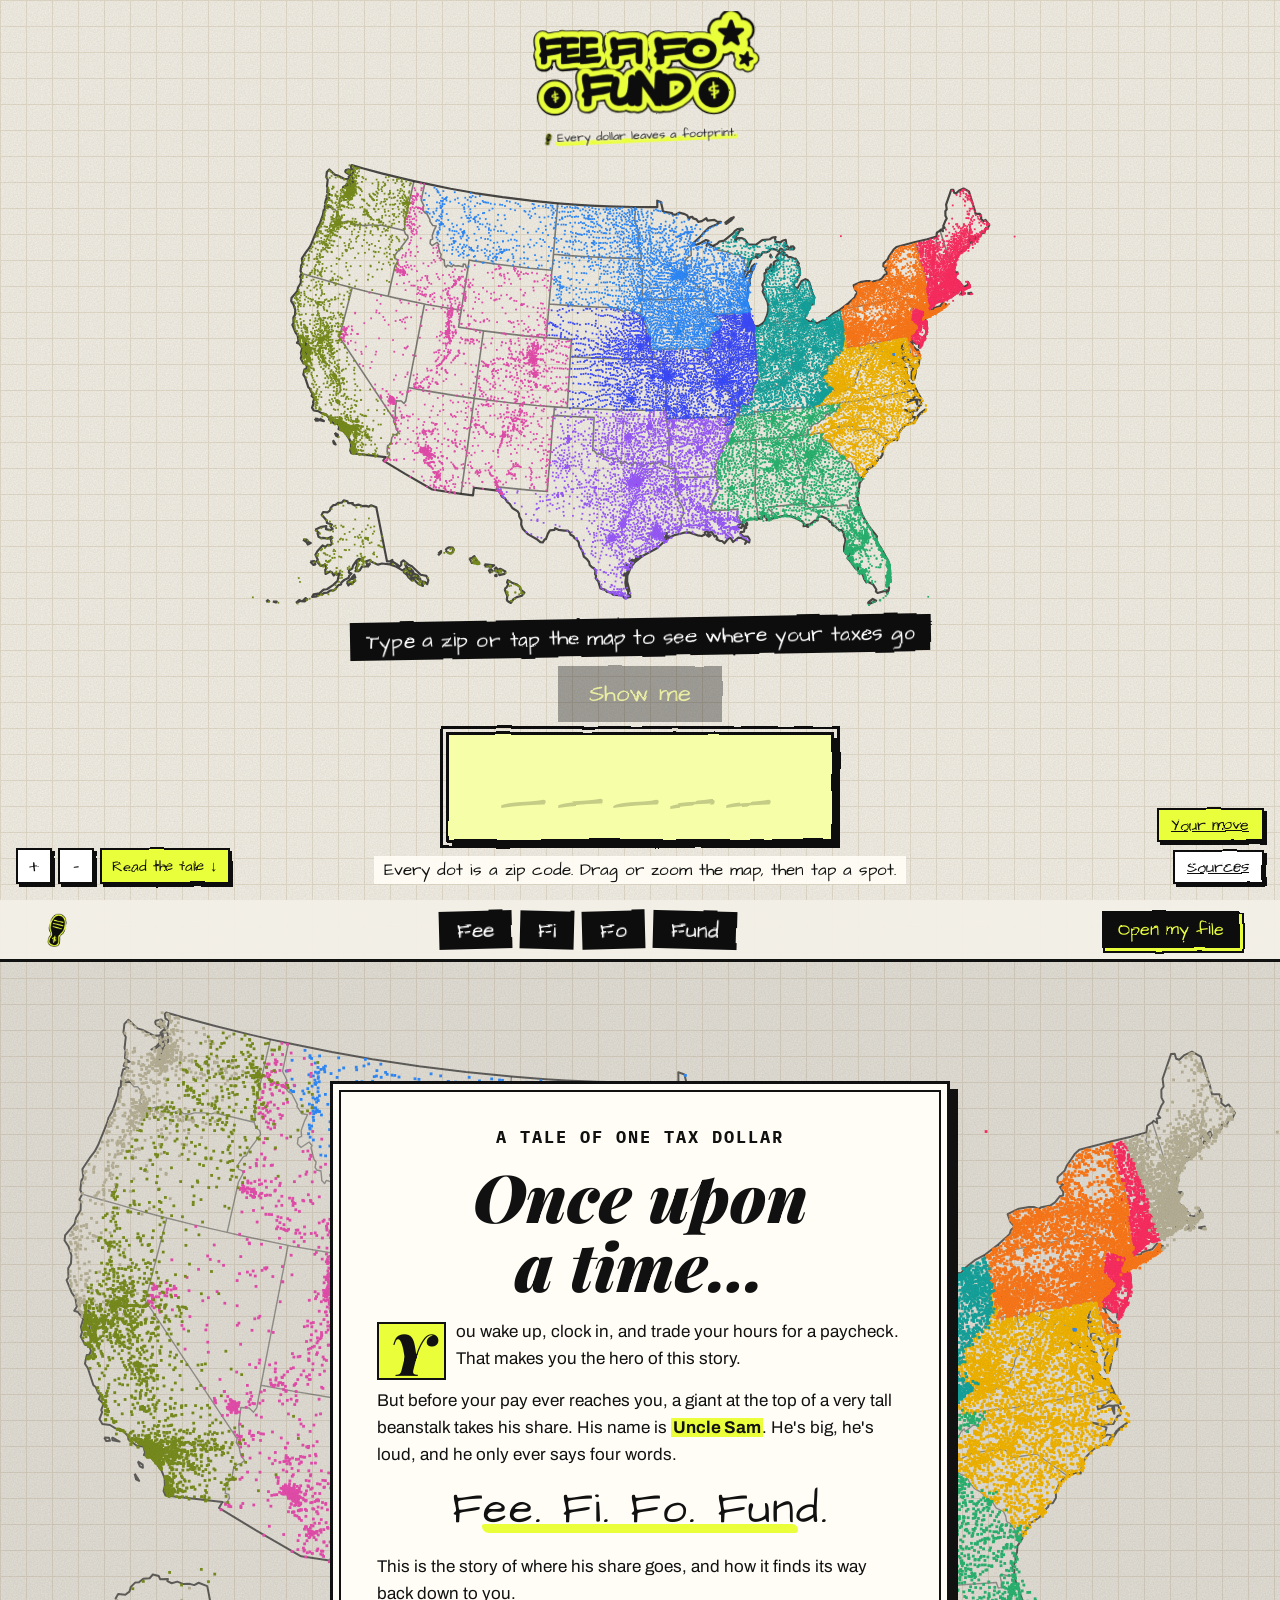
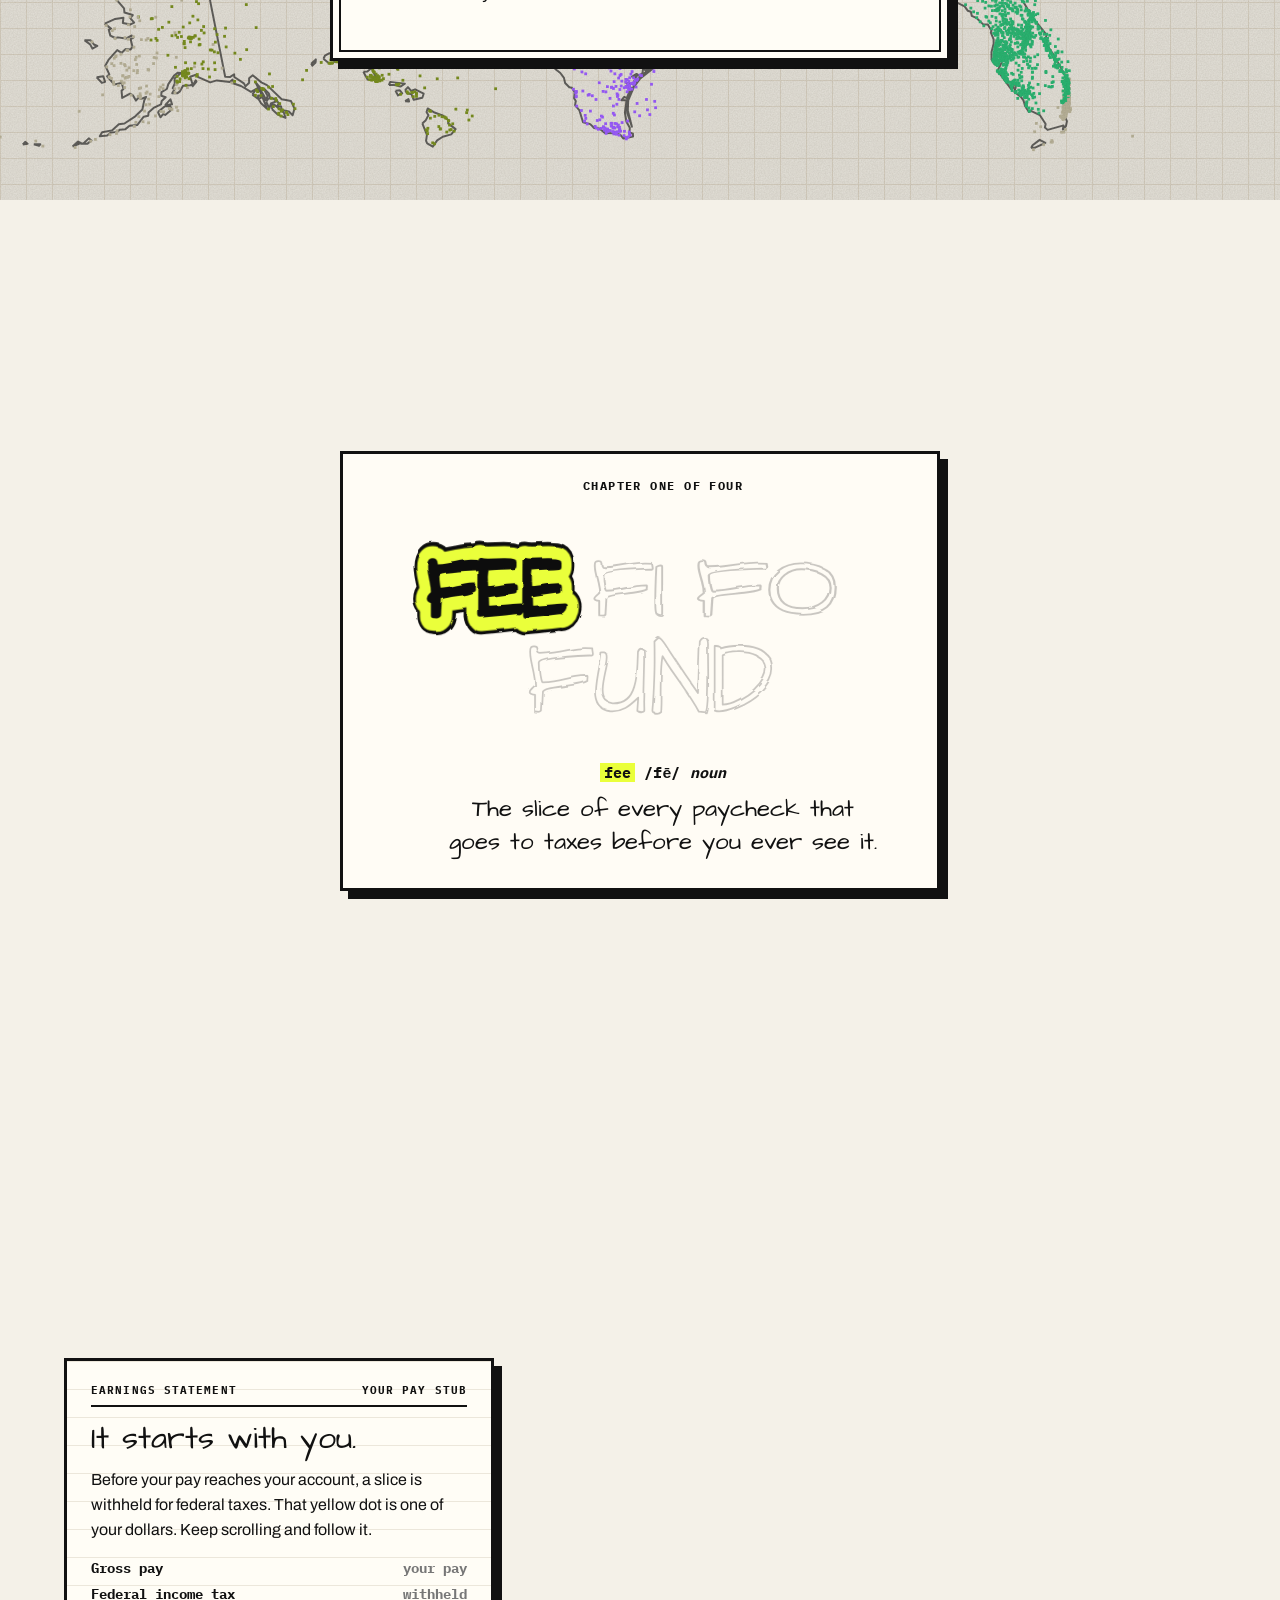
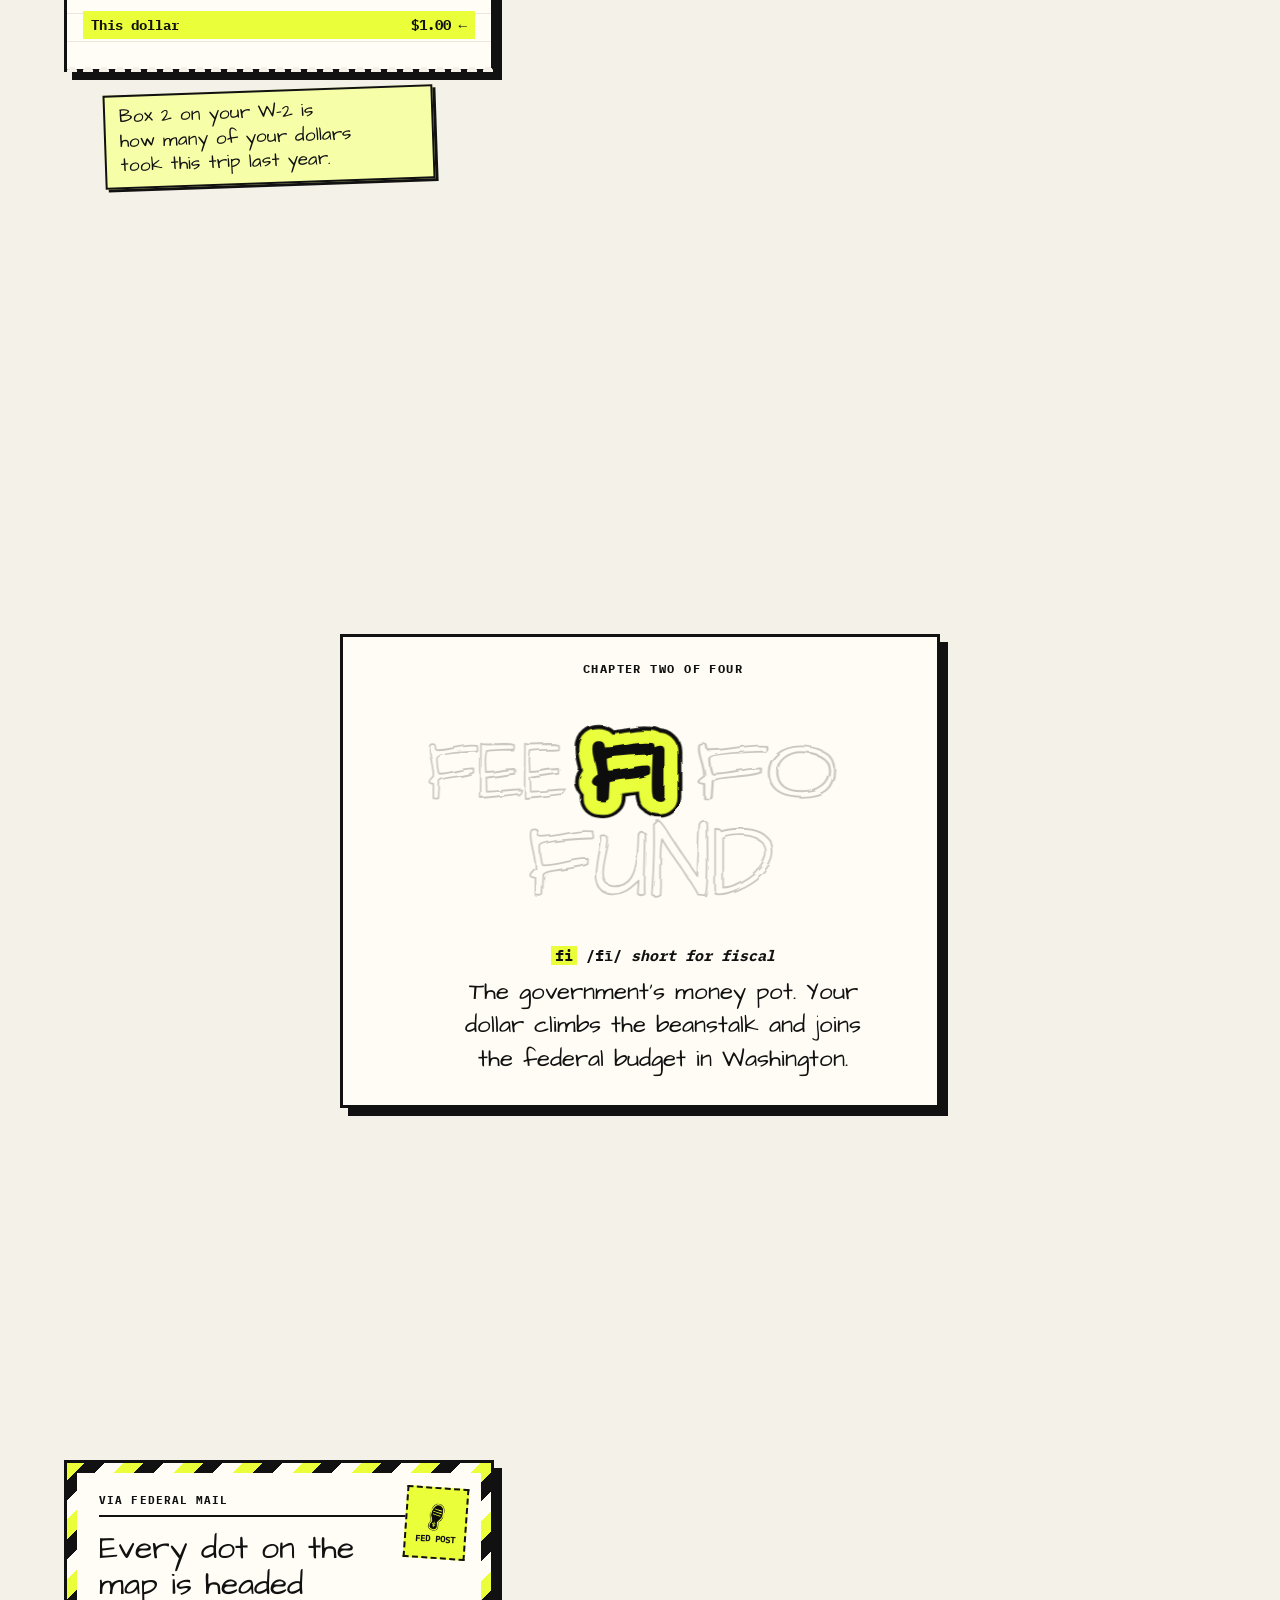
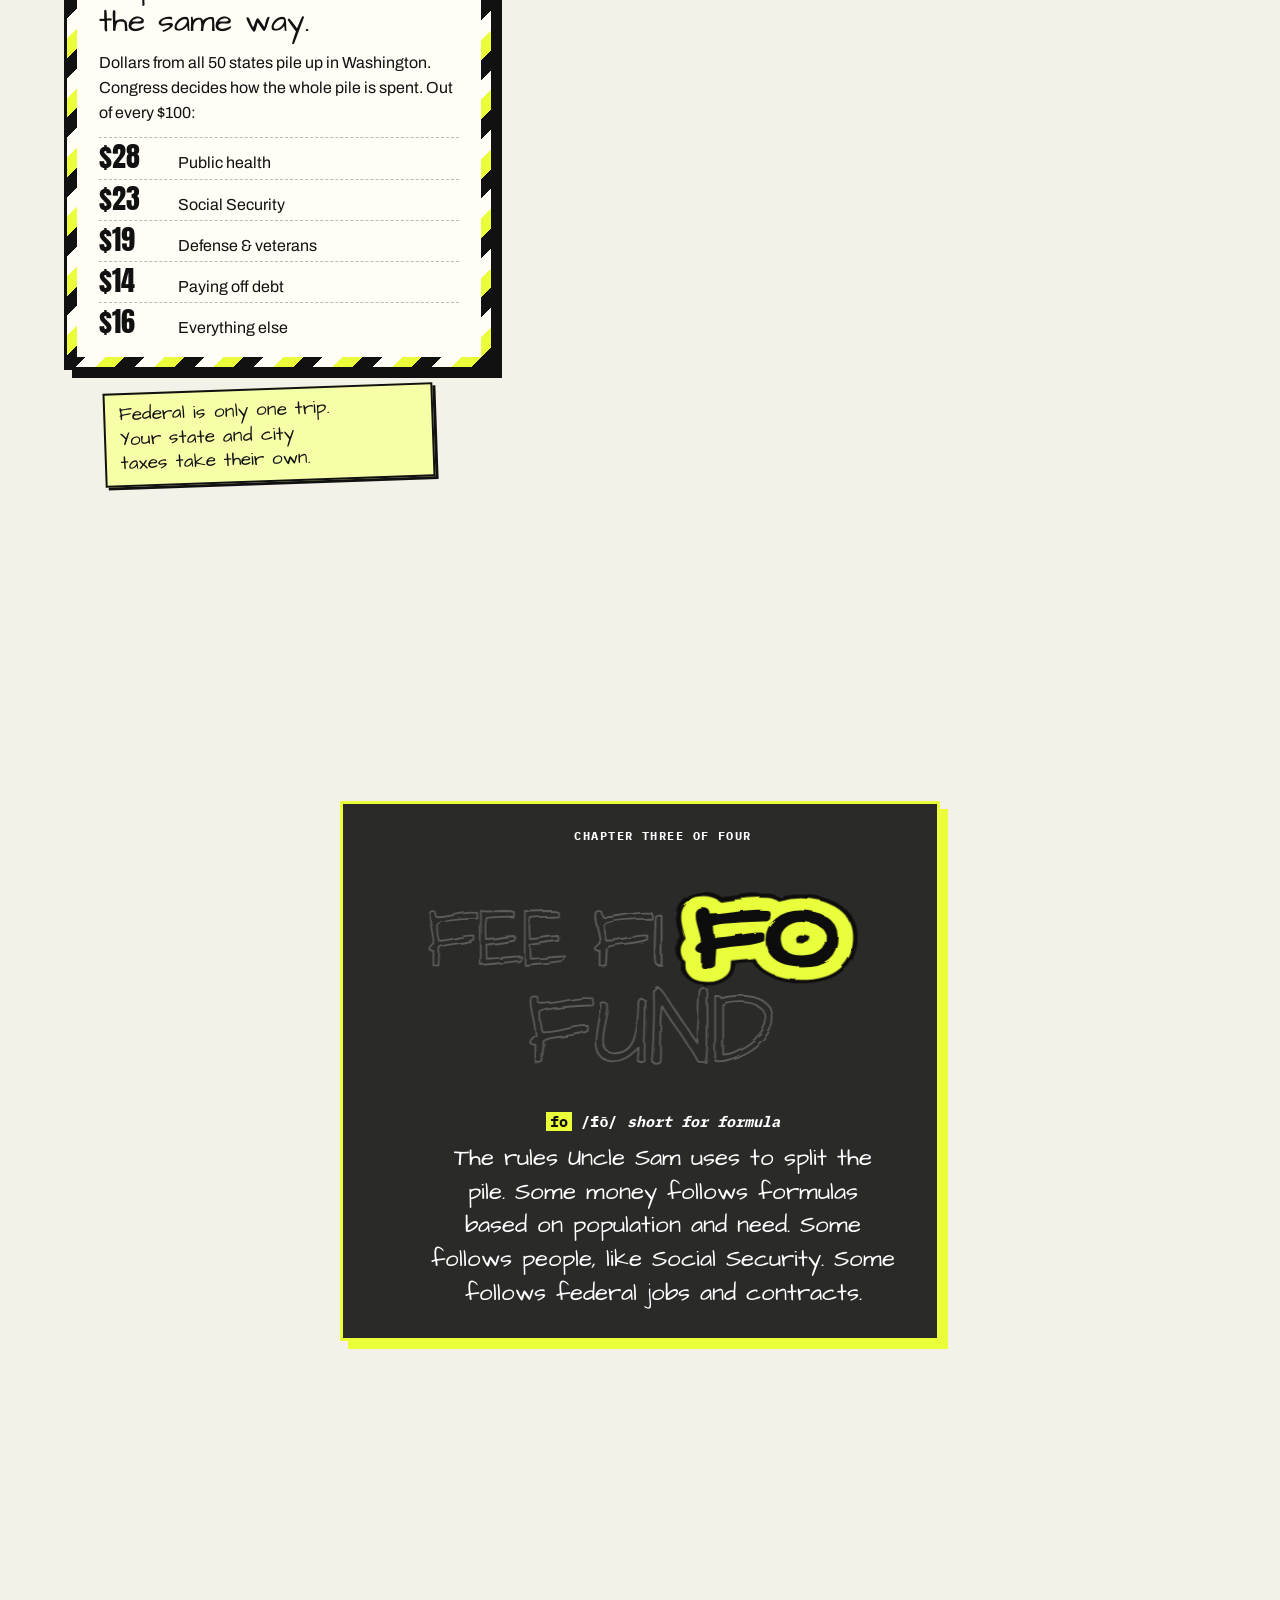
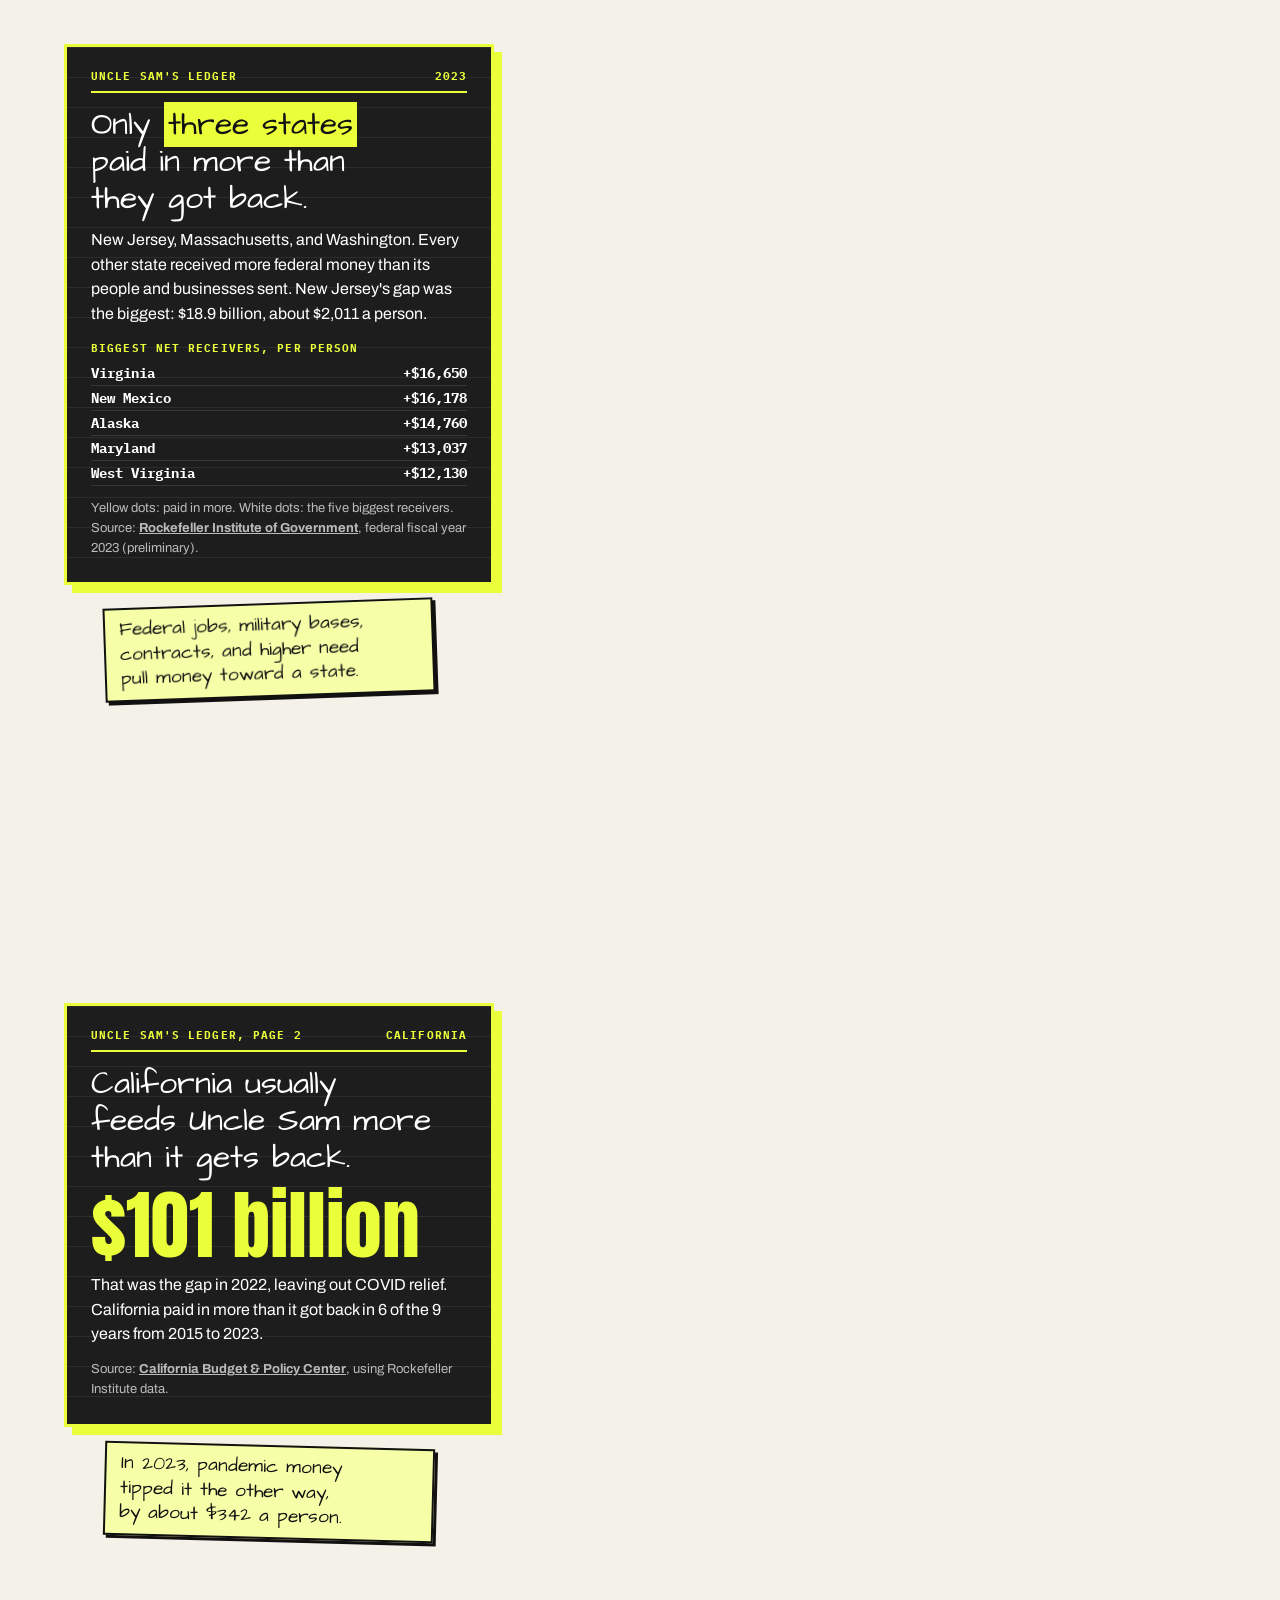
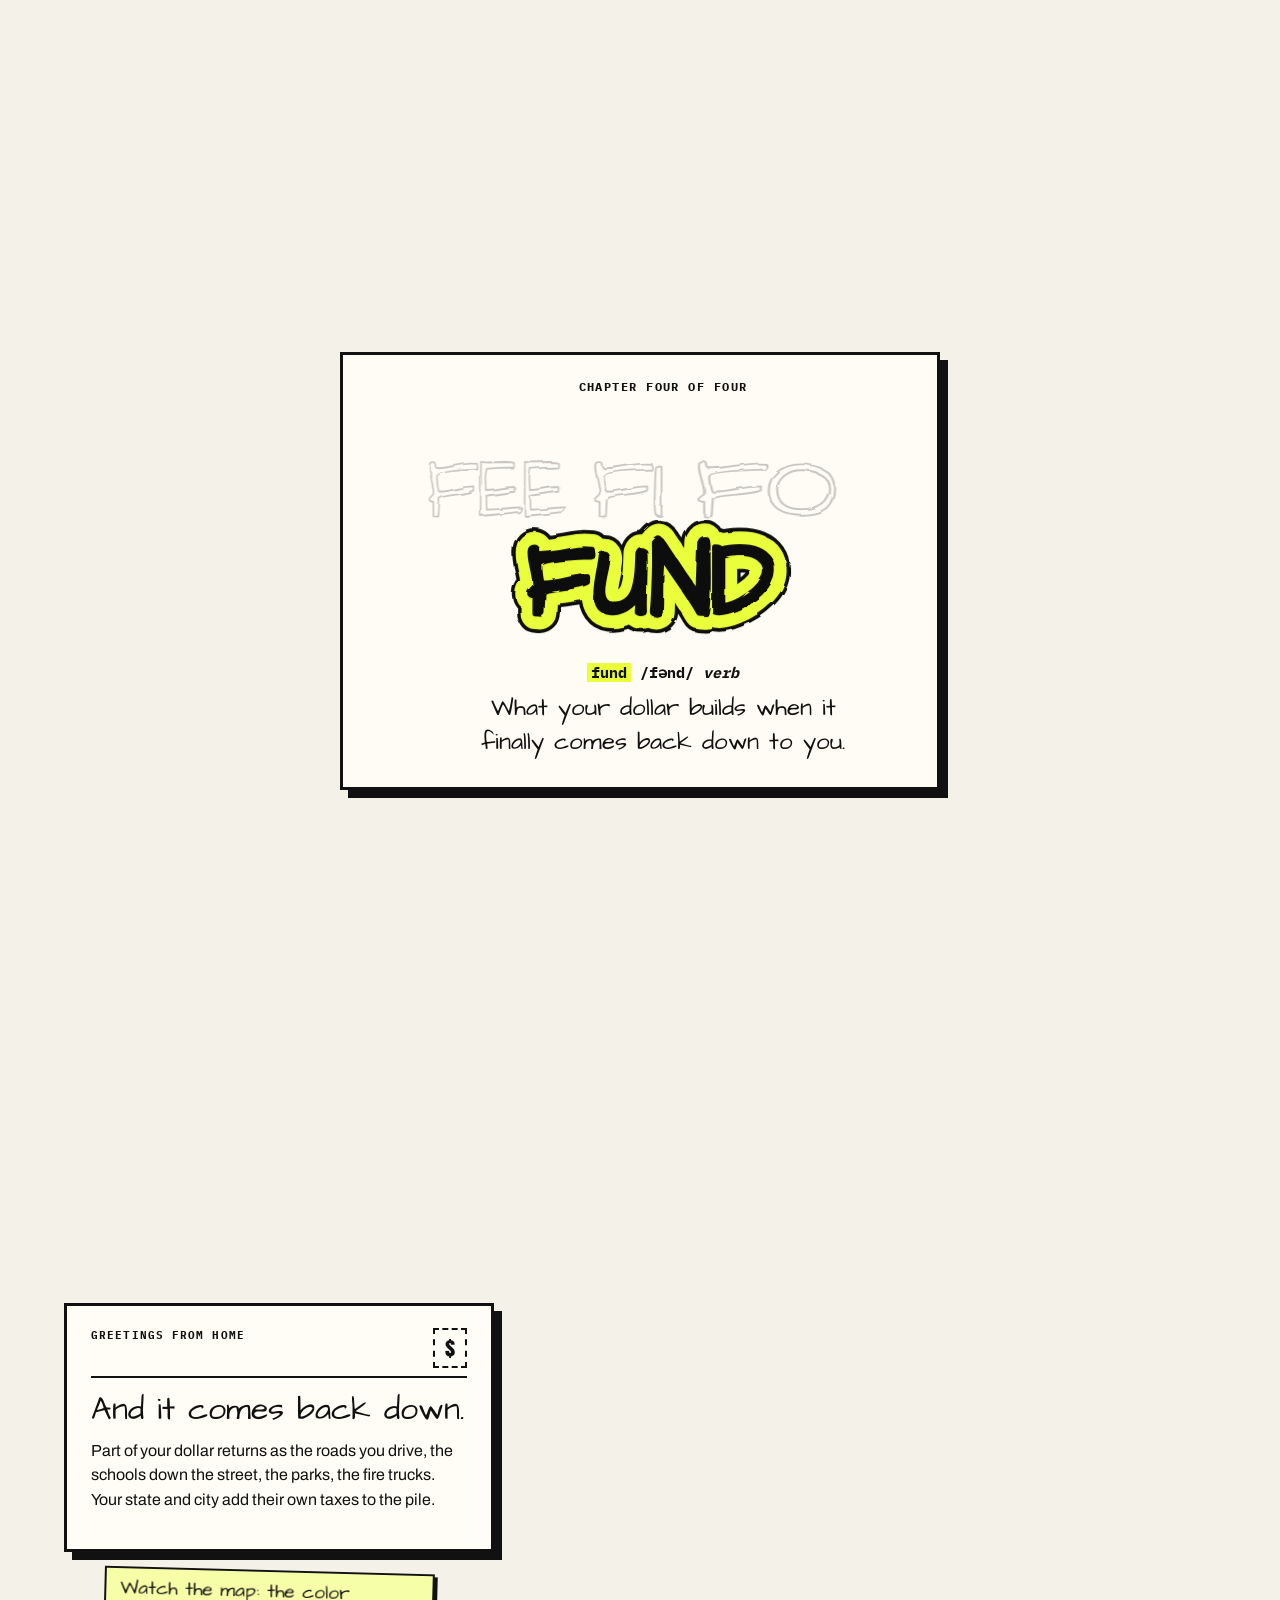
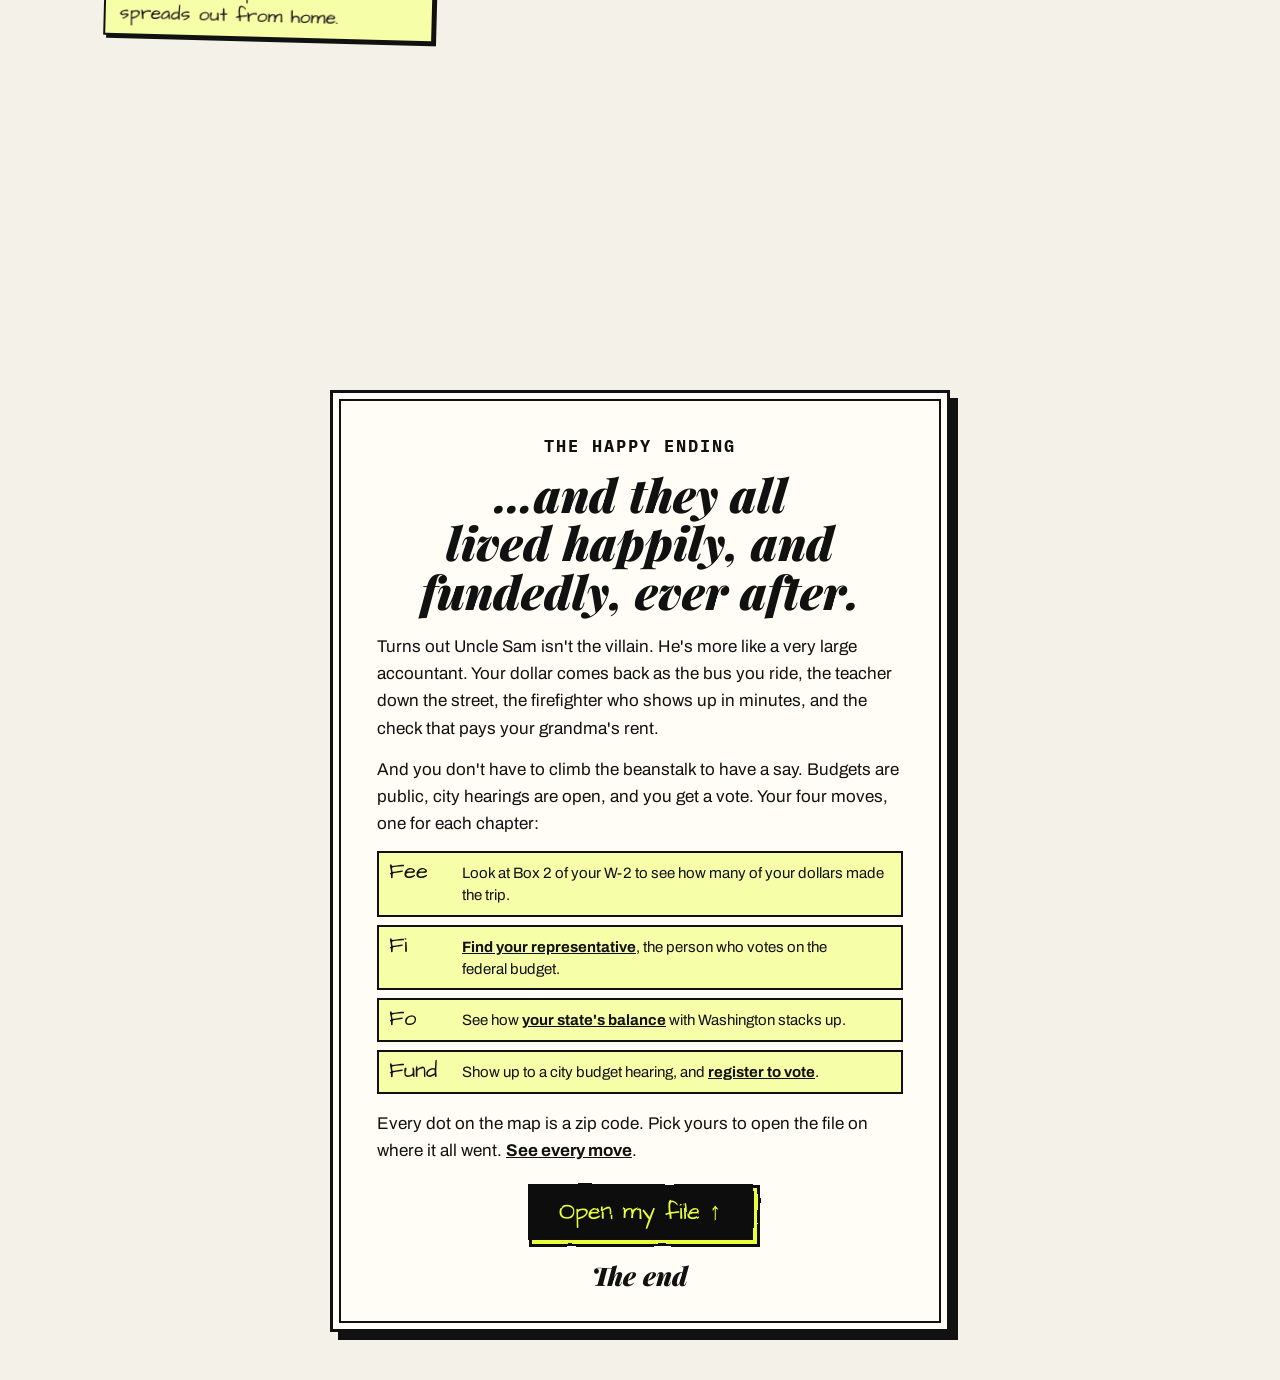
==== commit 5ef267e8: "Landing: clearer zip label, Show me between the label and the zip box Co-Authored-By: Claude Opus 5." ====
--- a/index.html
+++ b/index.html
@@ -72,12 +72,10 @@
       </div>
 
       <form id="zip-form" class="zip-form" autocomplete="off">
-        <label for="zip" class="zip-label">Type a zip or tap the map</label>
-        <!-- the button sits right next to the zip box, so it isn't stuck at the bottom of the screen -->
-        <div class="zip-row">
-          <input id="zip" name="zip" inputmode="numeric" maxlength="5" placeholder="_____" aria-describedby="zip-readout">
-          <button type="submit" id="go" class="go" disabled>Show me</button>
-        </div>
+        <label for="zip" class="zip-label">Type a zip or tap the map to see where your taxes go</label>
+        <!-- the button sits between the label and the zip box, so it's never stuck at the bottom of the screen -->
+        <button type="submit" id="go" class="go" disabled>Show me</button>
+        <input id="zip" name="zip" inputmode="numeric" maxlength="5" placeholder="_____" aria-describedby="zip-readout">
         <p id="zip-readout" class="zip-readout" aria-live="polite">Every dot is a zip code. Drag or zoom the map, then tap a spot.</p>
       </form>
     </div>
--- a/css/style.css
+++ b/css/style.css
@@ -187,7 +187,9 @@
   padding: 5px 16px 4px;
   rotate: -1deg;
   filter: url(#hand);
-  white-space: nowrap;
+  max-width: min(92vw, 30em);
+  text-align: center;
+  text-wrap: balance;
 }
 .zip-form input {
   width: 5.4em;
@@ -205,14 +207,10 @@
   border-radius: 0;
 }
 .zip-form input::placeholder { color: #0003; }
-.zip-row { display: flex; align-items: center; justify-content: center; gap: 14px; }
-.zip-row > * { pointer-events: auto; }
-.zip-form .zip-row { pointer-events: none; }
 @media (max-width: 520px) {
-  .zip-form input { font-size: 38px; width: 5.2em; padding: 2px 6px; }
-  .zip-row { gap: 10px; }
-  .zip-row .go { font-size: 20px; padding: 8px 14px; }
-}
+  .zip-form input { font-size: 40px; width: 5.2em; }
+}
+
 .zip-readout {
   margin: 4px 0 0;
   background: rgba(255, 253, 246, 0.9);
@@ -1118,4 +1116,4 @@
 }
 
 /* Uncle Sam's name, the first time the tale says it */
-mark.sam { background: var(--hot); color: var(--ink); padding: 0 4px; font-weight: 700; }
+mark.sam { background: var(--hot); color: var(--ink); padding: 0 2px; margin-right: -1px; font-weight: 700; }
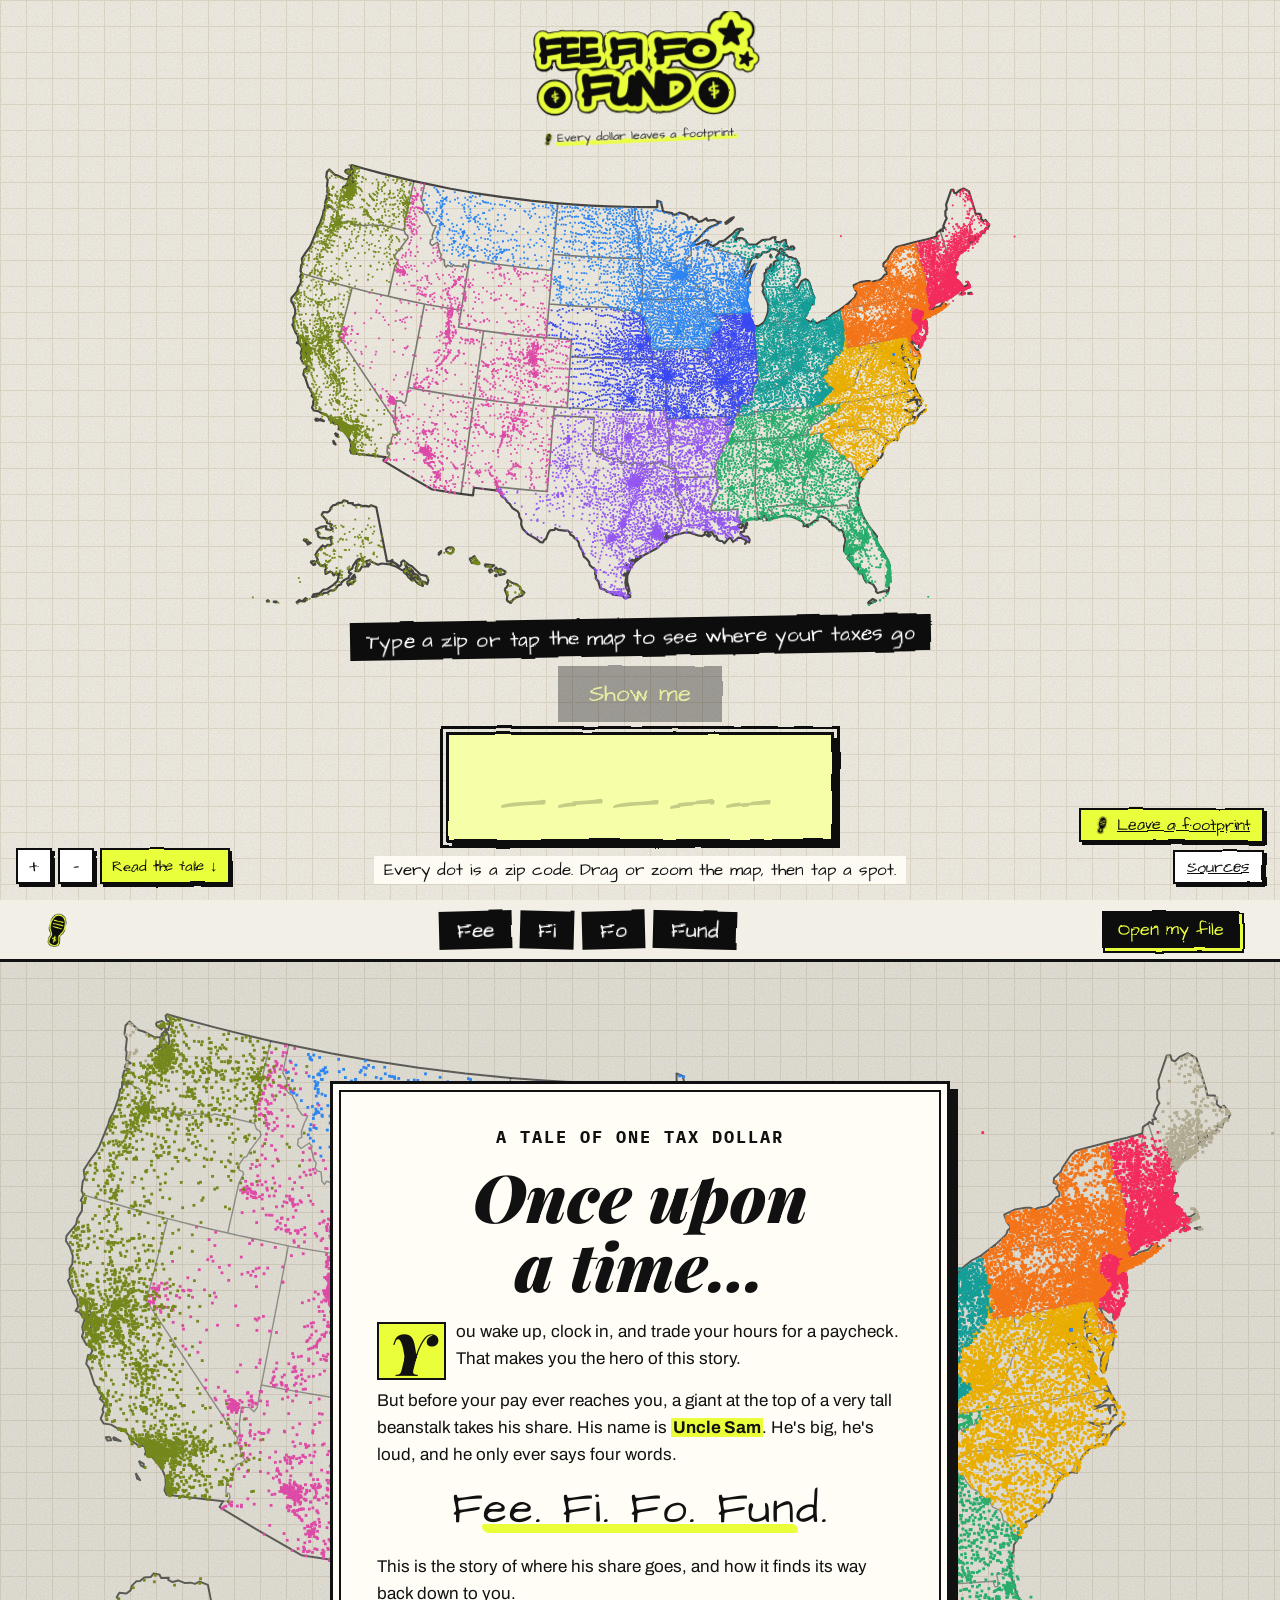
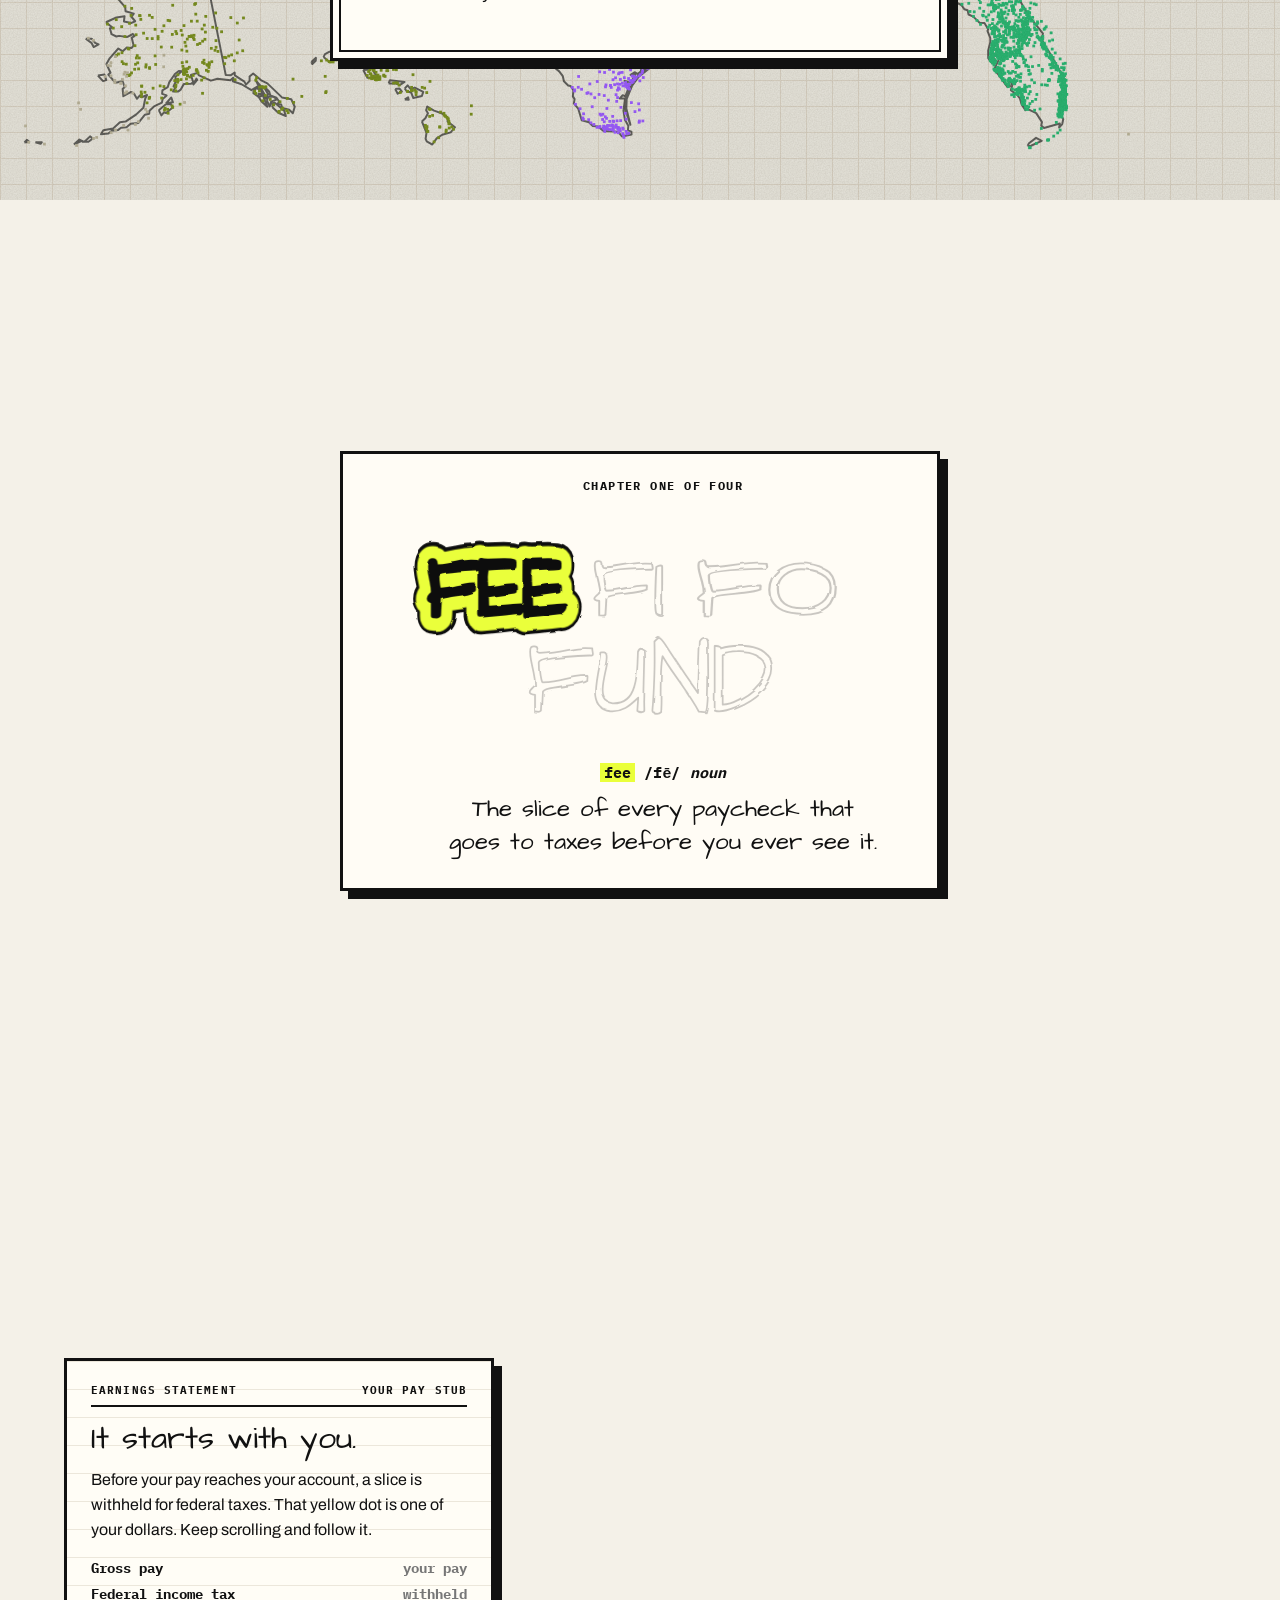
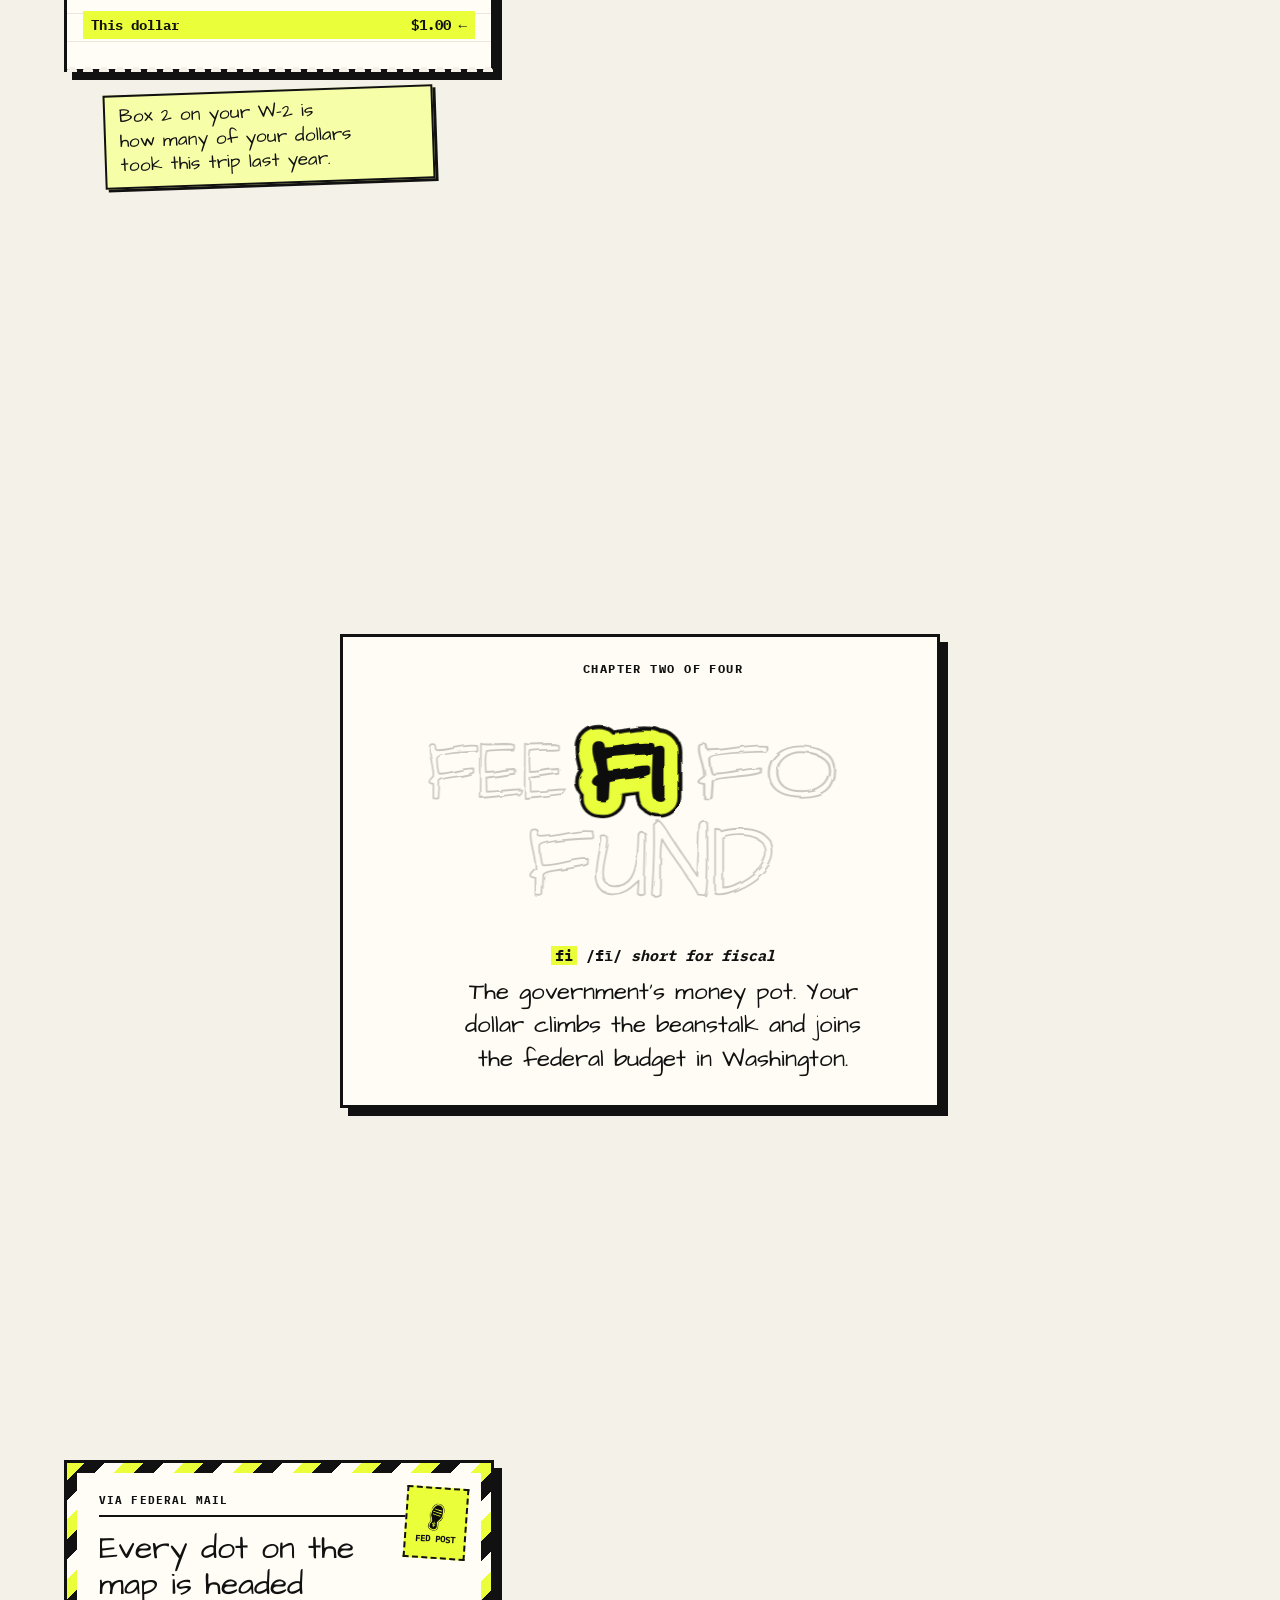
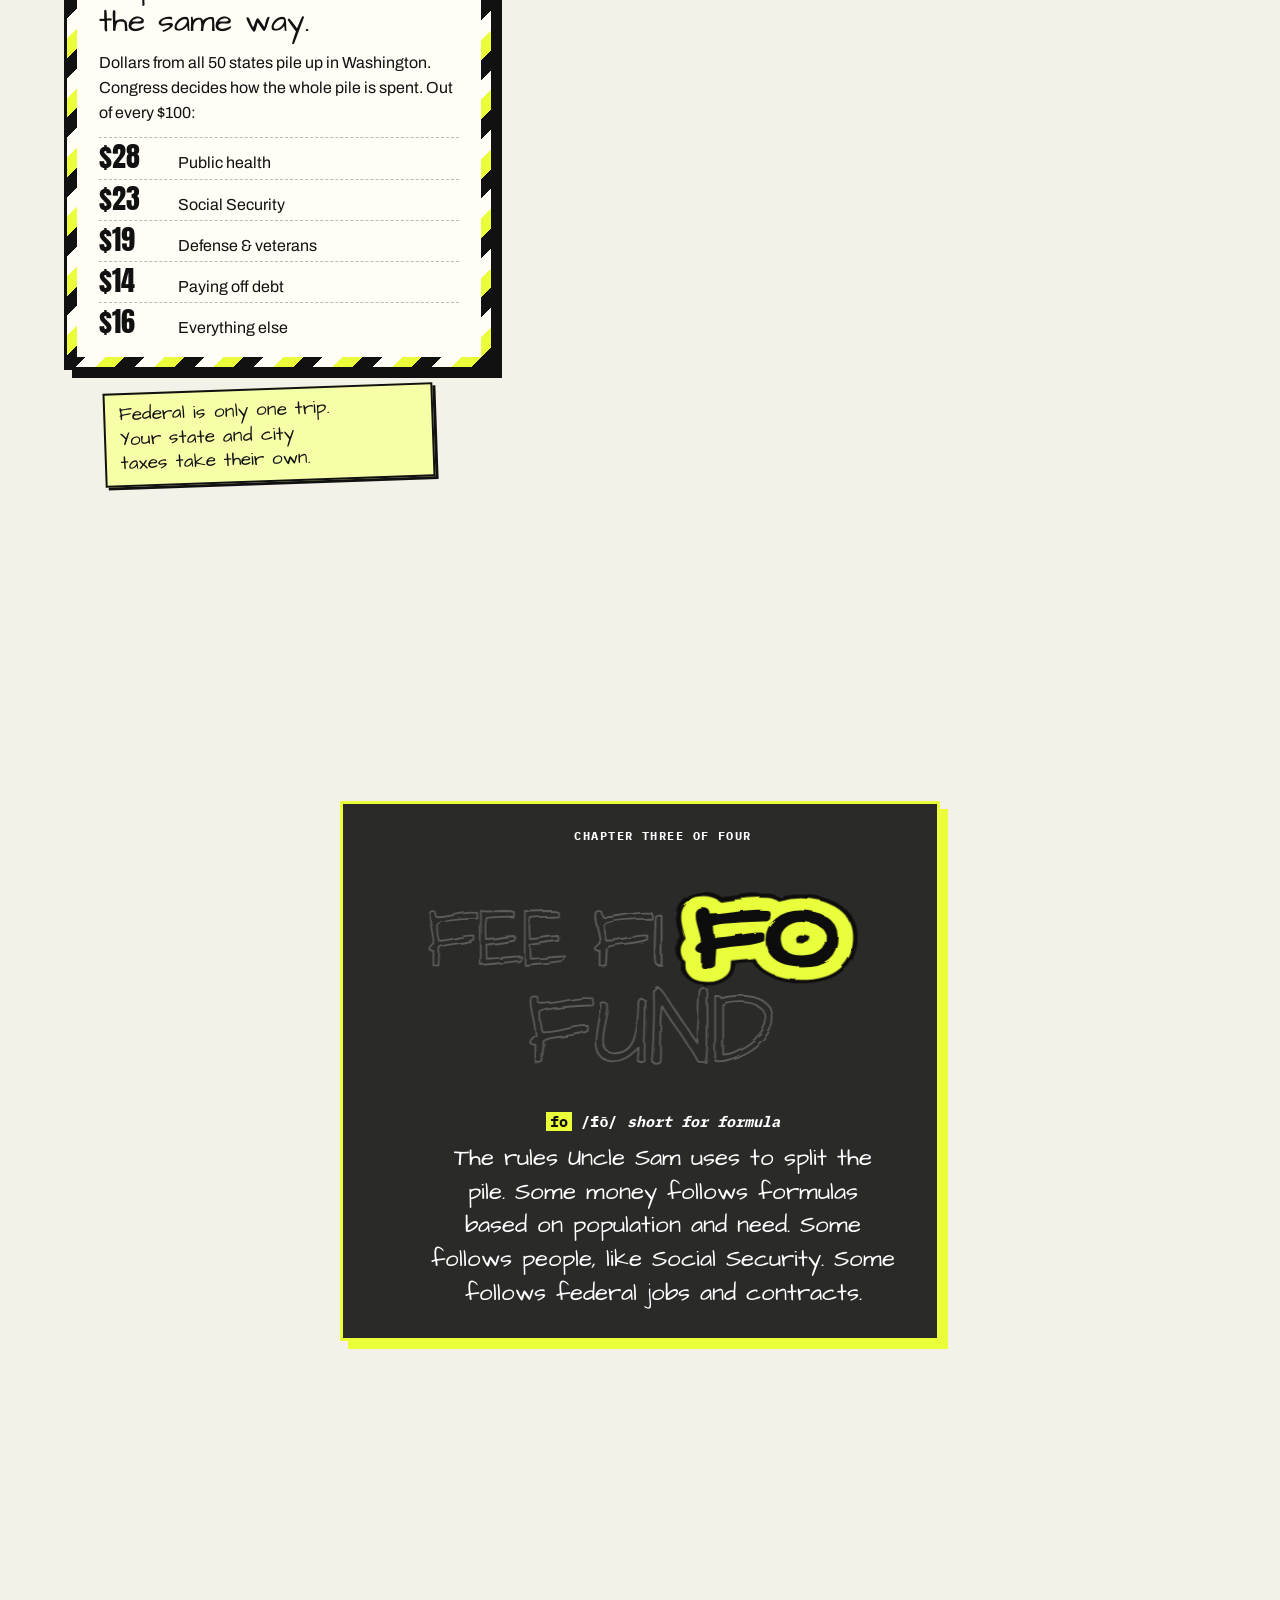
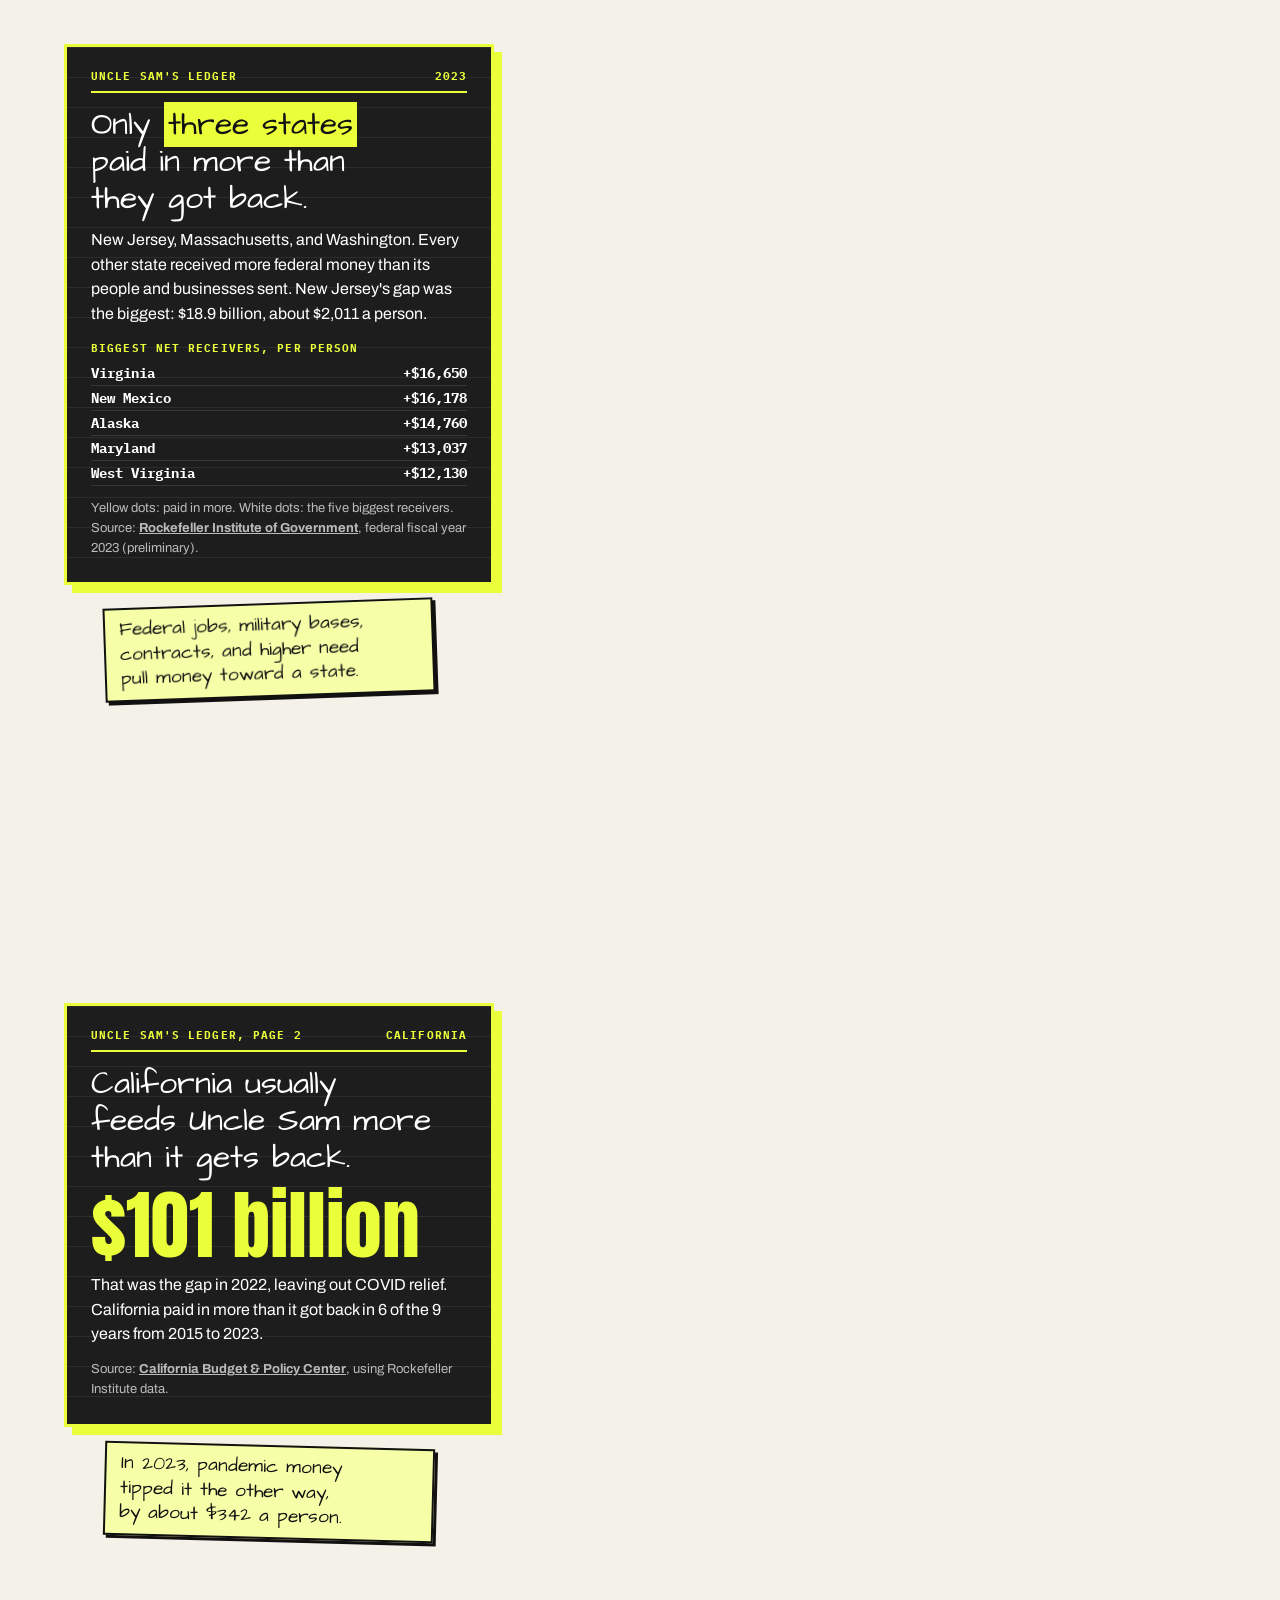
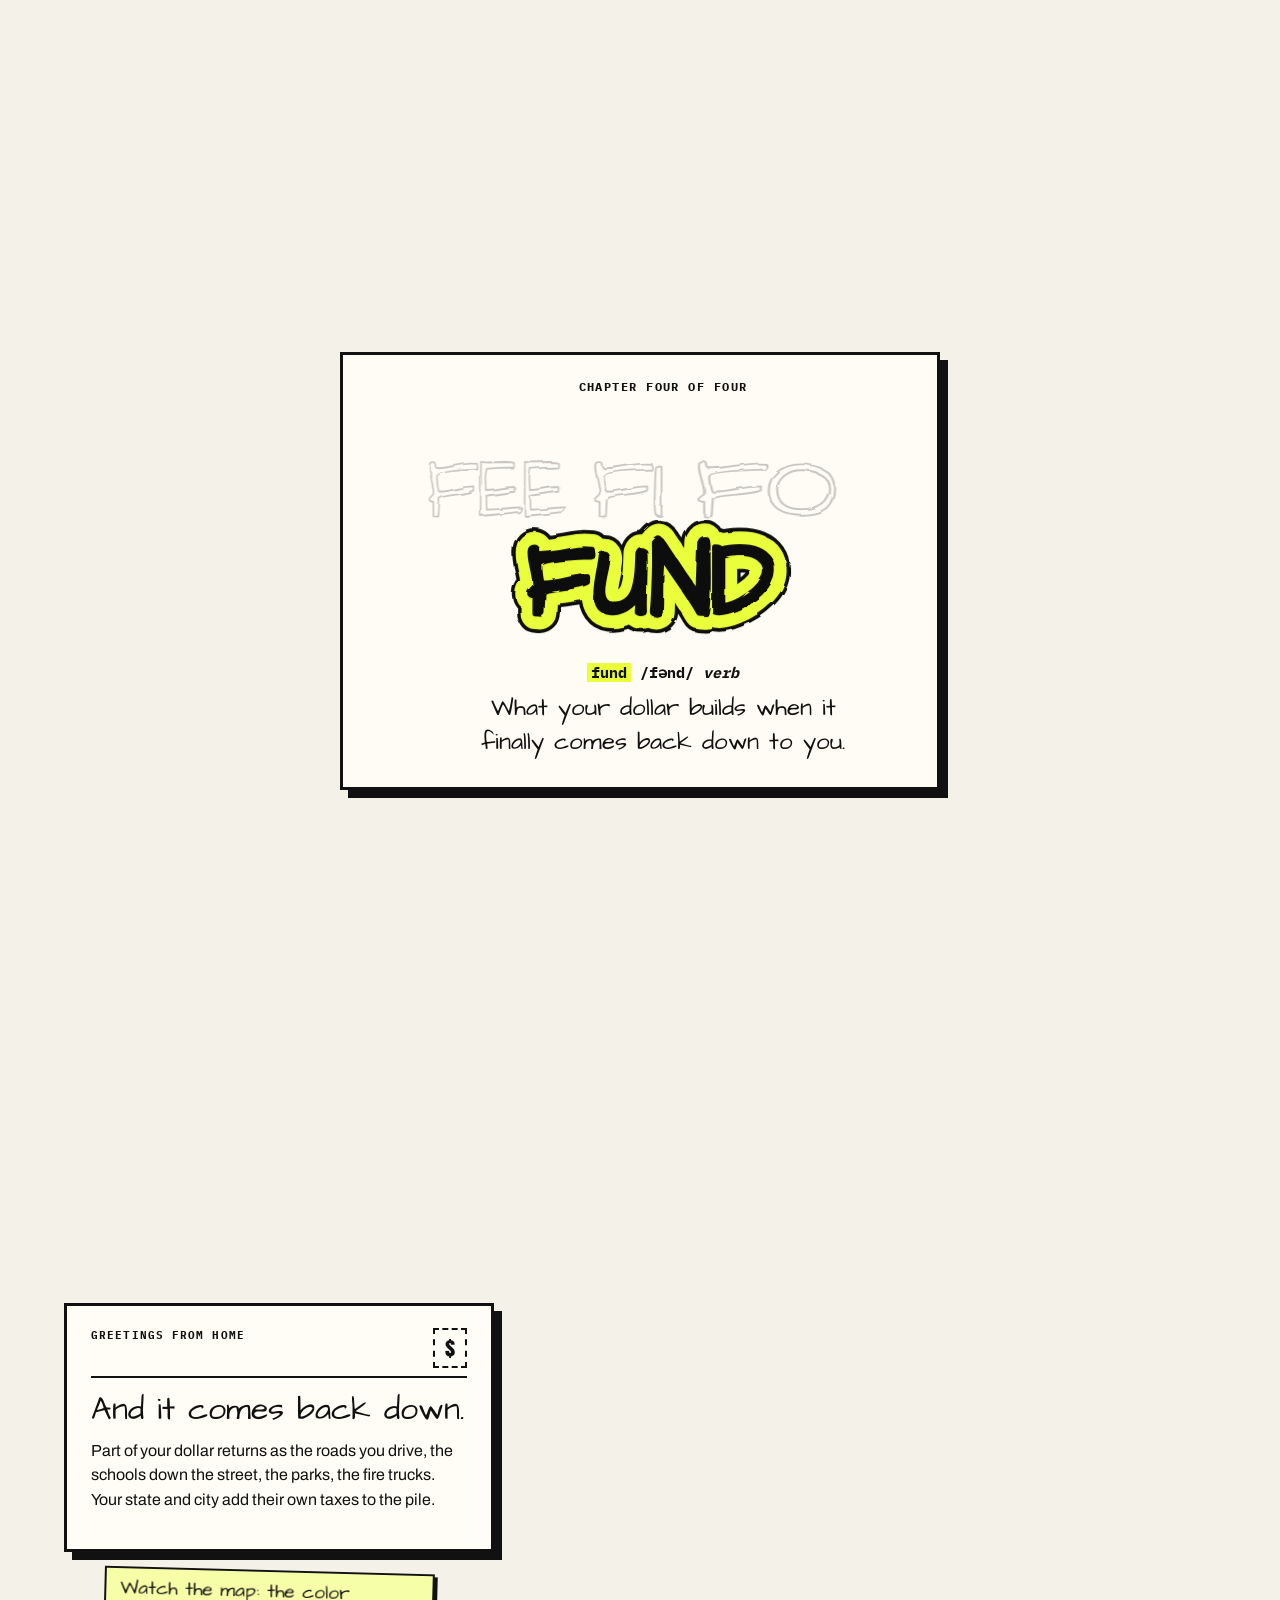
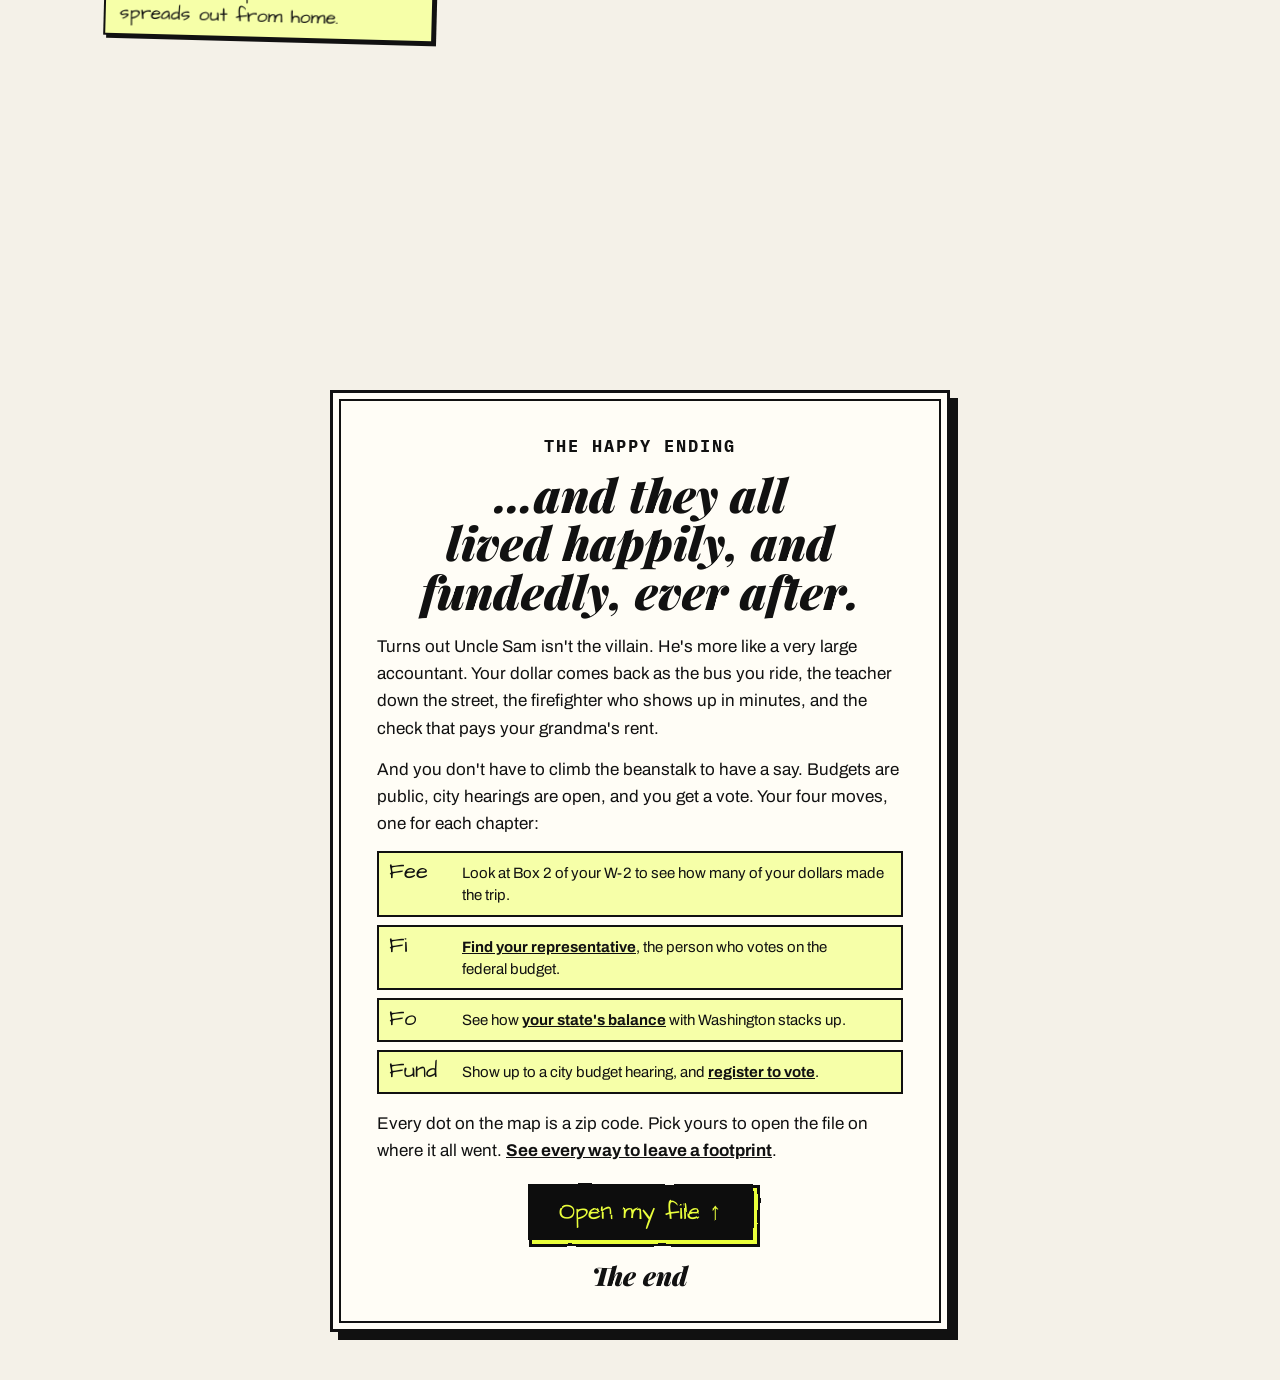
==== commit 67341fc3: "Rename Your move to Leave a footprint, add the logo; fix blank buttons in dark mode - Your move is n" ====
--- a/index.html
+++ b/index.html
@@ -80,7 +80,7 @@
       </form>
     </div>
     <div class="map-links">
-      <a class="map-sources" href="move.html">Your move</a>
+      <a class="map-sources foot-link" href="footprint.html"><img class="foot-ico" src="assets/icons/icon-192.png" alt=""><span class="hide-sm">Leave a footprint</span><span class="show-sm">Footprint</span></a>
       <a class="map-sources" href="sources.html">Sources</a>
     </div>
     <div class="map-controls">
@@ -236,7 +236,7 @@
             <li><b>Fo</b><span>See how <a href="https://rockinst.org/?p=37556" target="_blank" rel="noopener">your state's balance</a> with Washington stacks up.</span></li>
             <li><b>Fund</b><span>Show up to a city budget hearing, and <a href="https://vote.gov/" target="_blank" rel="noopener">register to vote</a>.</span></li>
           </ol>
-          <p>Every dot on the map is a zip code. Pick yours to open the file on where it all went. <a href="move.html">See every move</a>.</p>
+          <p>Every dot on the map is a zip code. Pick yours to open the file on where it all went. <a href="footprint.html">See every way to leave a footprint</a>.</p>
           <button type="button" class="go story-cta" id="story-cta">Open my file &uarr;</button>
           <p class="the-end" aria-hidden="true">The end</p>
         </article>
--- a/css/style.css
+++ b/css/style.css
@@ -41,6 +41,10 @@
 }
 
 * { box-sizing: border-box; }
+/* The site has its own paper-and-ink colors. Without this, a computer in dark mode draws button text
+   in white, which made the New zip code and Read the tale buttons look blank. */
+:root { color-scheme: light; }
+button { color: var(--ink); }
 html, body { margin: 0; }
 body {
   background: var(--map-bg);
@@ -1063,7 +1067,7 @@
   .tale-btn { order: -1; flex-basis: 100%; justify-content: center; }
 }
 
-/* ---- Your move: the 4th folder and move.html (js/actions.js) ---- */
+/* ---- Leave a footprint: the 4th folder and footprint.html (js/actions.js) ---- */
 .moves {
   display: grid;
   grid-template-columns: repeat(auto-fill, minmax(min(100%, 340px), 1fr));
@@ -1117,3 +1121,15 @@
 
 /* Uncle Sam's name, the first time the tale says it */
 mark.sam { background: var(--hot); color: var(--ink); padding: 0 2px; margin-right: -1px; font-weight: 700; }
+
+/* the footprint logo next to 'Leave a footprint' (tab, buttons, page title) */
+.foot-ico { width: 1.15em; height: 1.15em; object-fit: contain; vertical-align: -0.2em; flex: none; }
+.foot-link { display: inline-flex; align-items: center; gap: 6px; }
+.level-btn[data-level="move"] .foot-ico, .level-btn .foot-ico { width: 22px; height: 22px; }
+.level-btn[aria-pressed="false"] .foot-ico { filter: invert(1) grayscale(1) brightness(2); }
+.foot-title { display: flex; align-items: center; gap: 0.15em; }
+.foot-big { width: 0.8em; height: 0.8em; object-fit: contain; flex: none; rotate: -12deg; filter: drop-shadow(3px 3px 0 var(--ink)); }
+
+/* phones: the map button just says "Footprint" so it doesn't run into Read the tale */
+.show-sm { display: none; }
+@media (max-width: 520px) { .hide-sm { display: none; } .show-sm { display: inline; } }
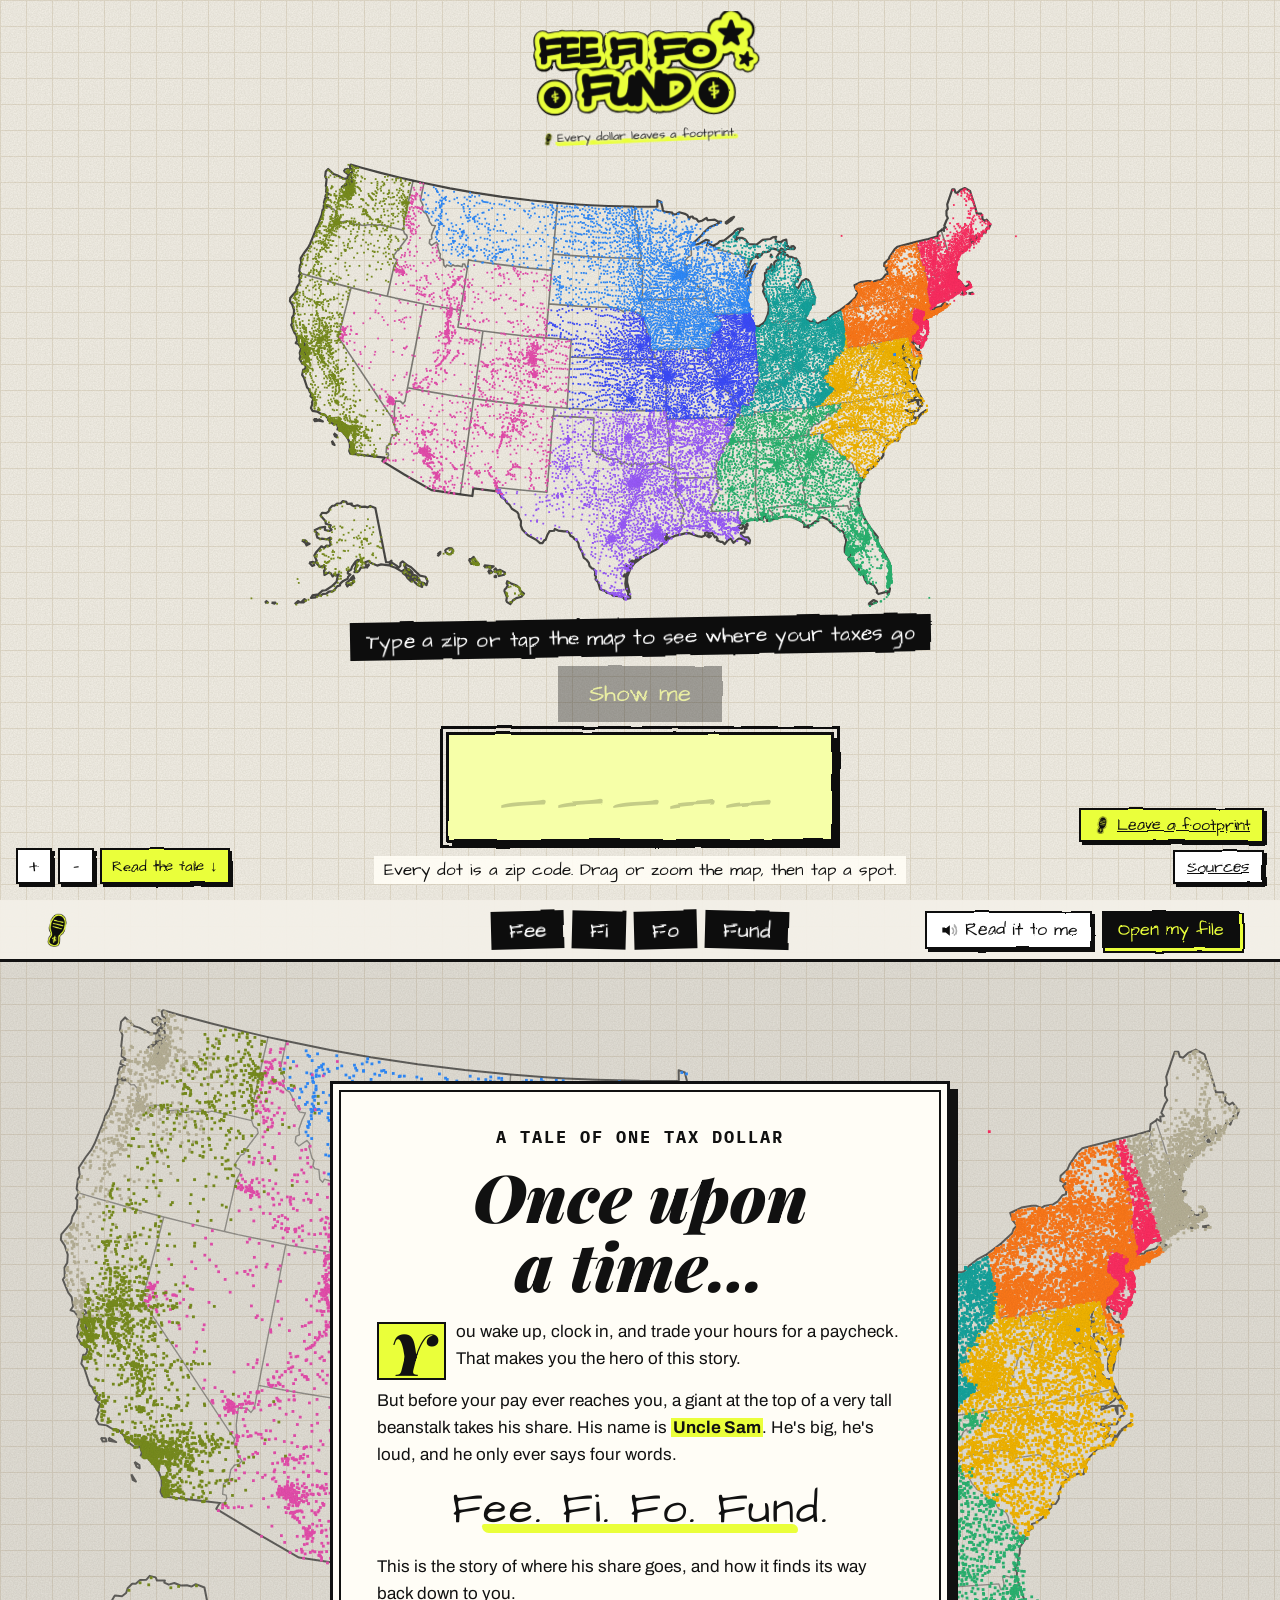
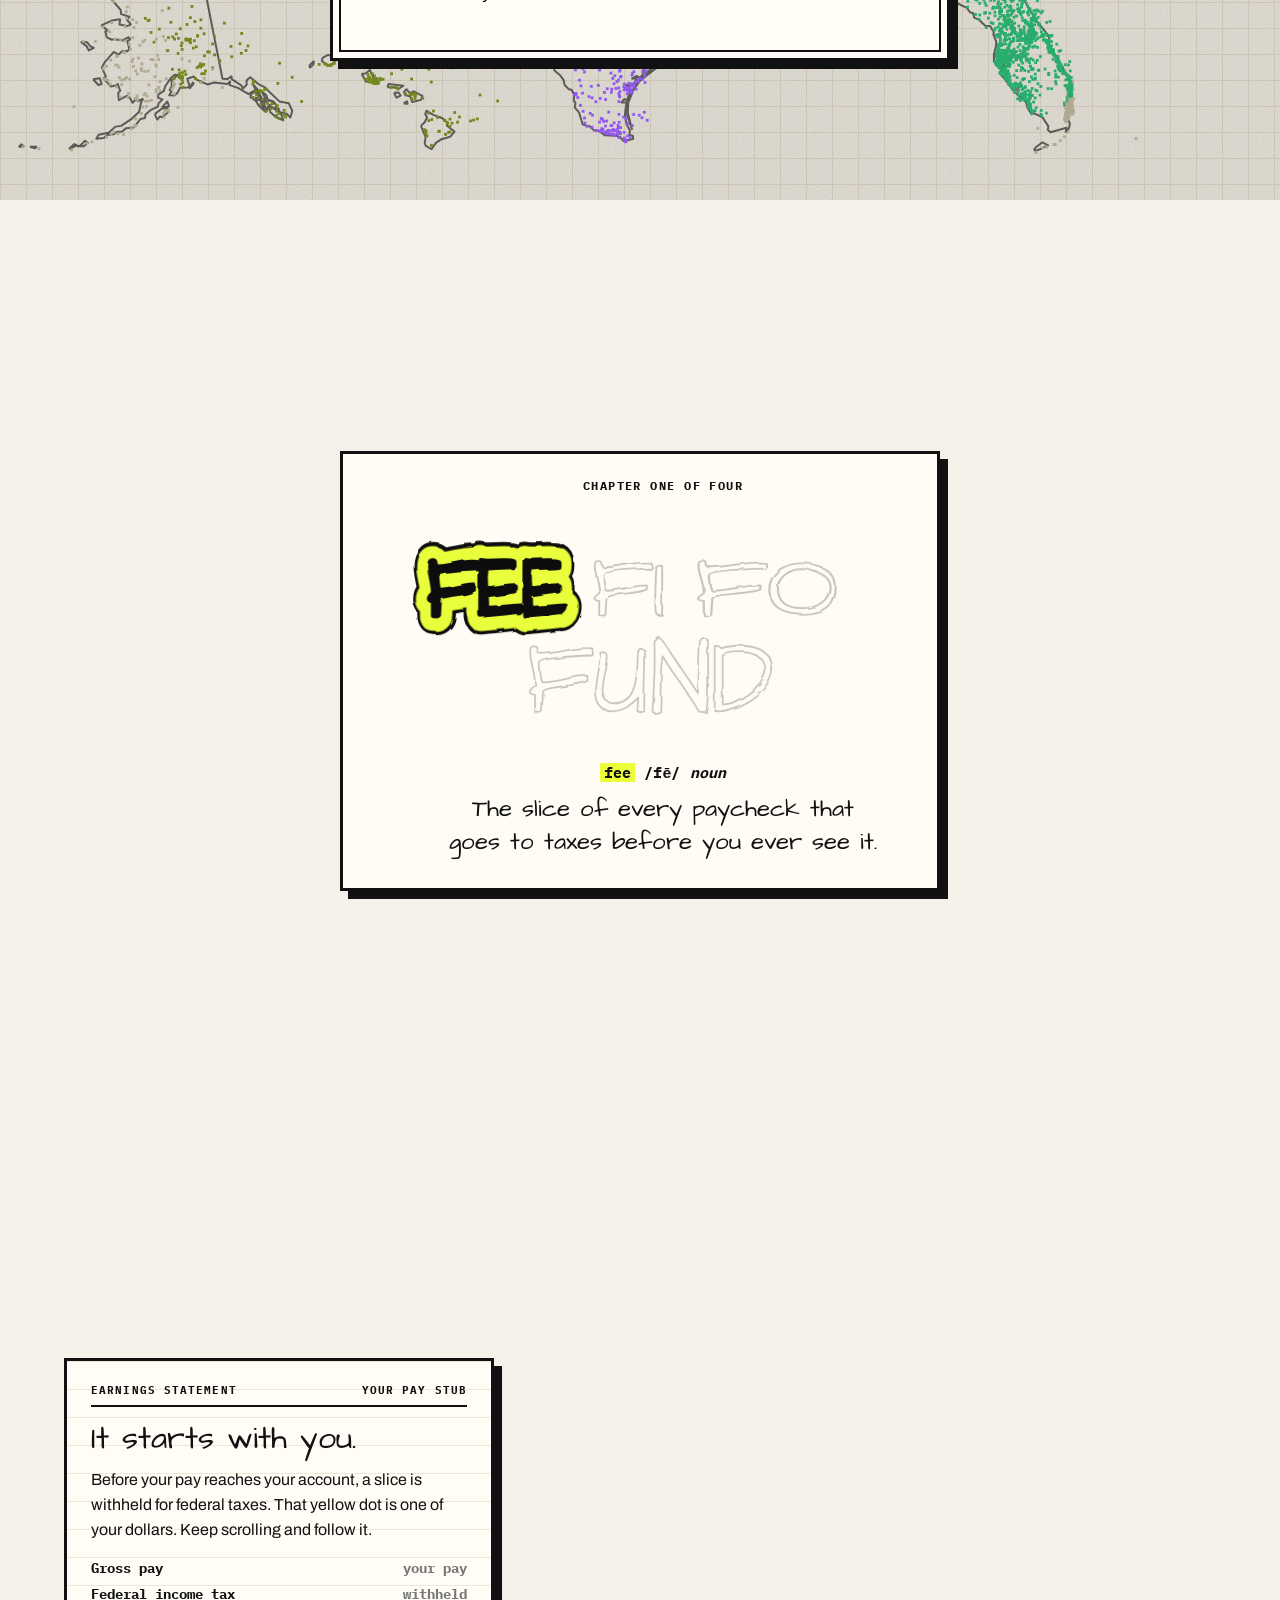
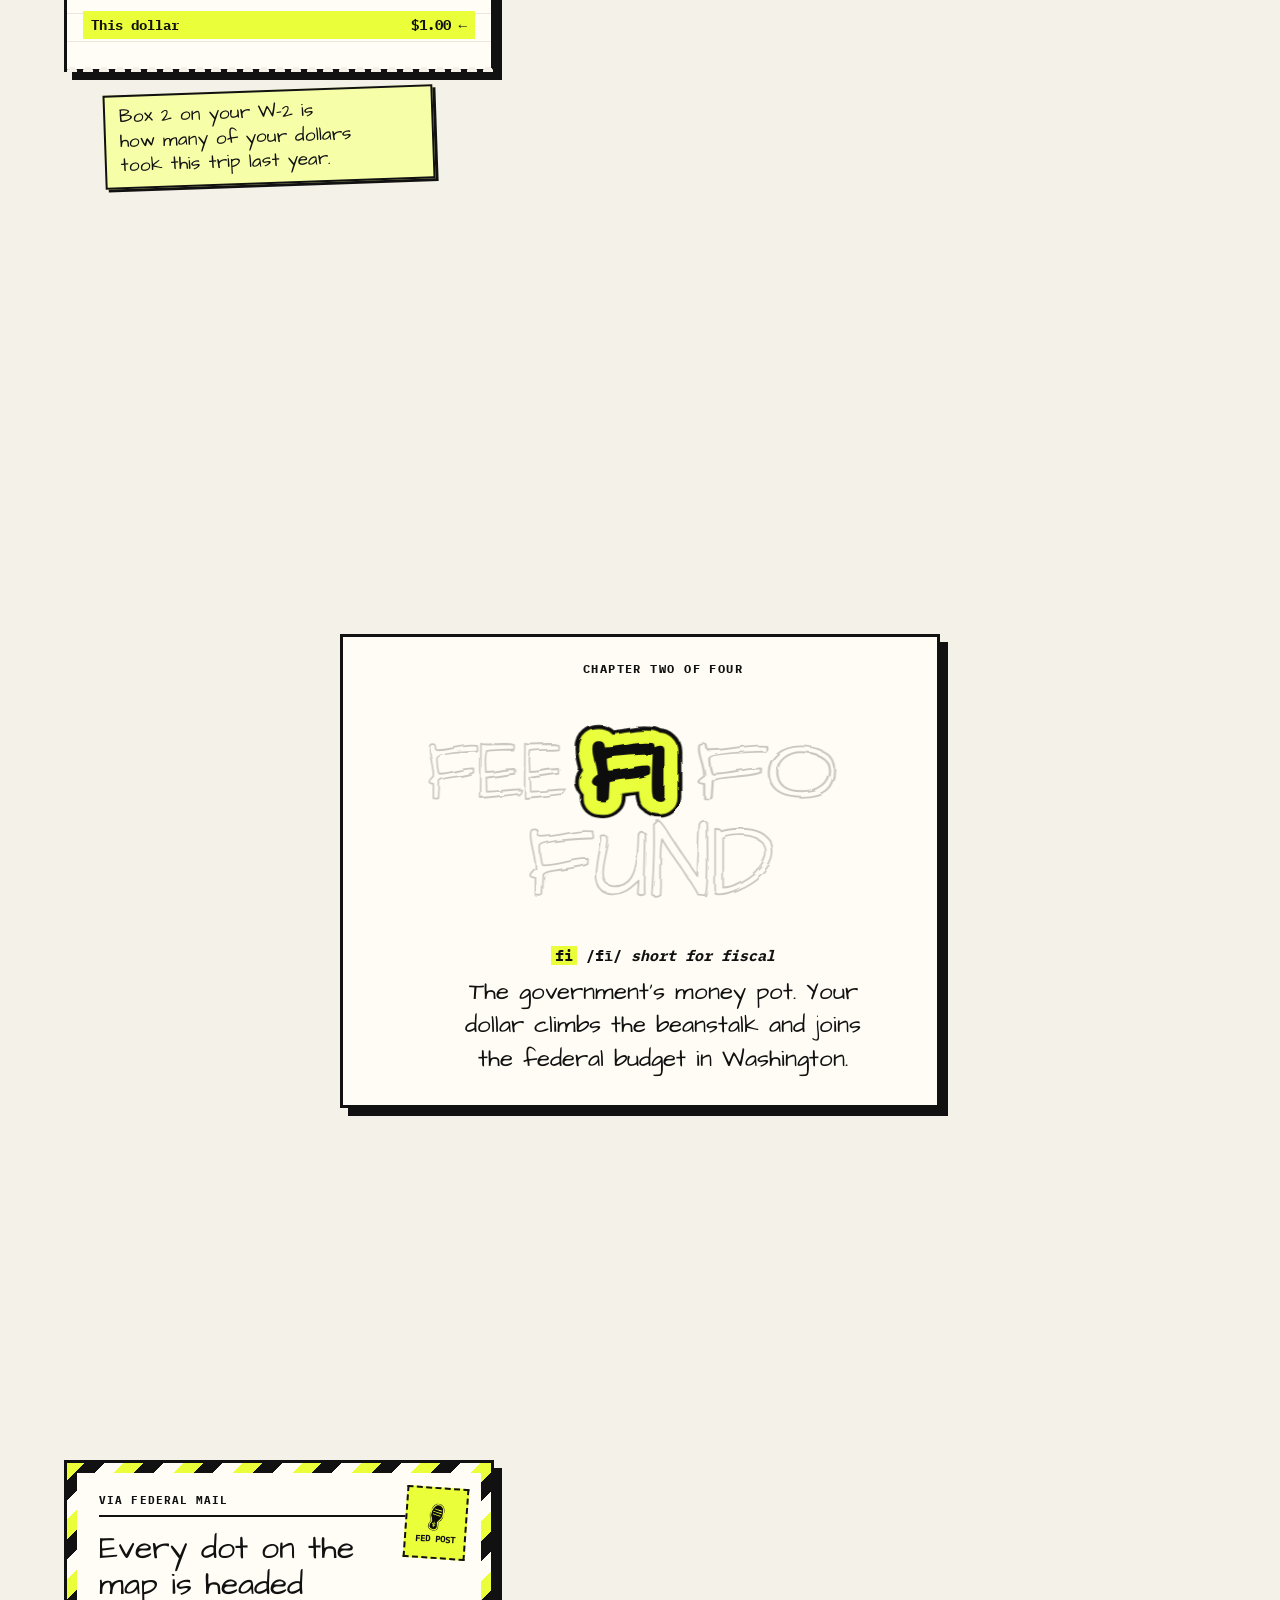
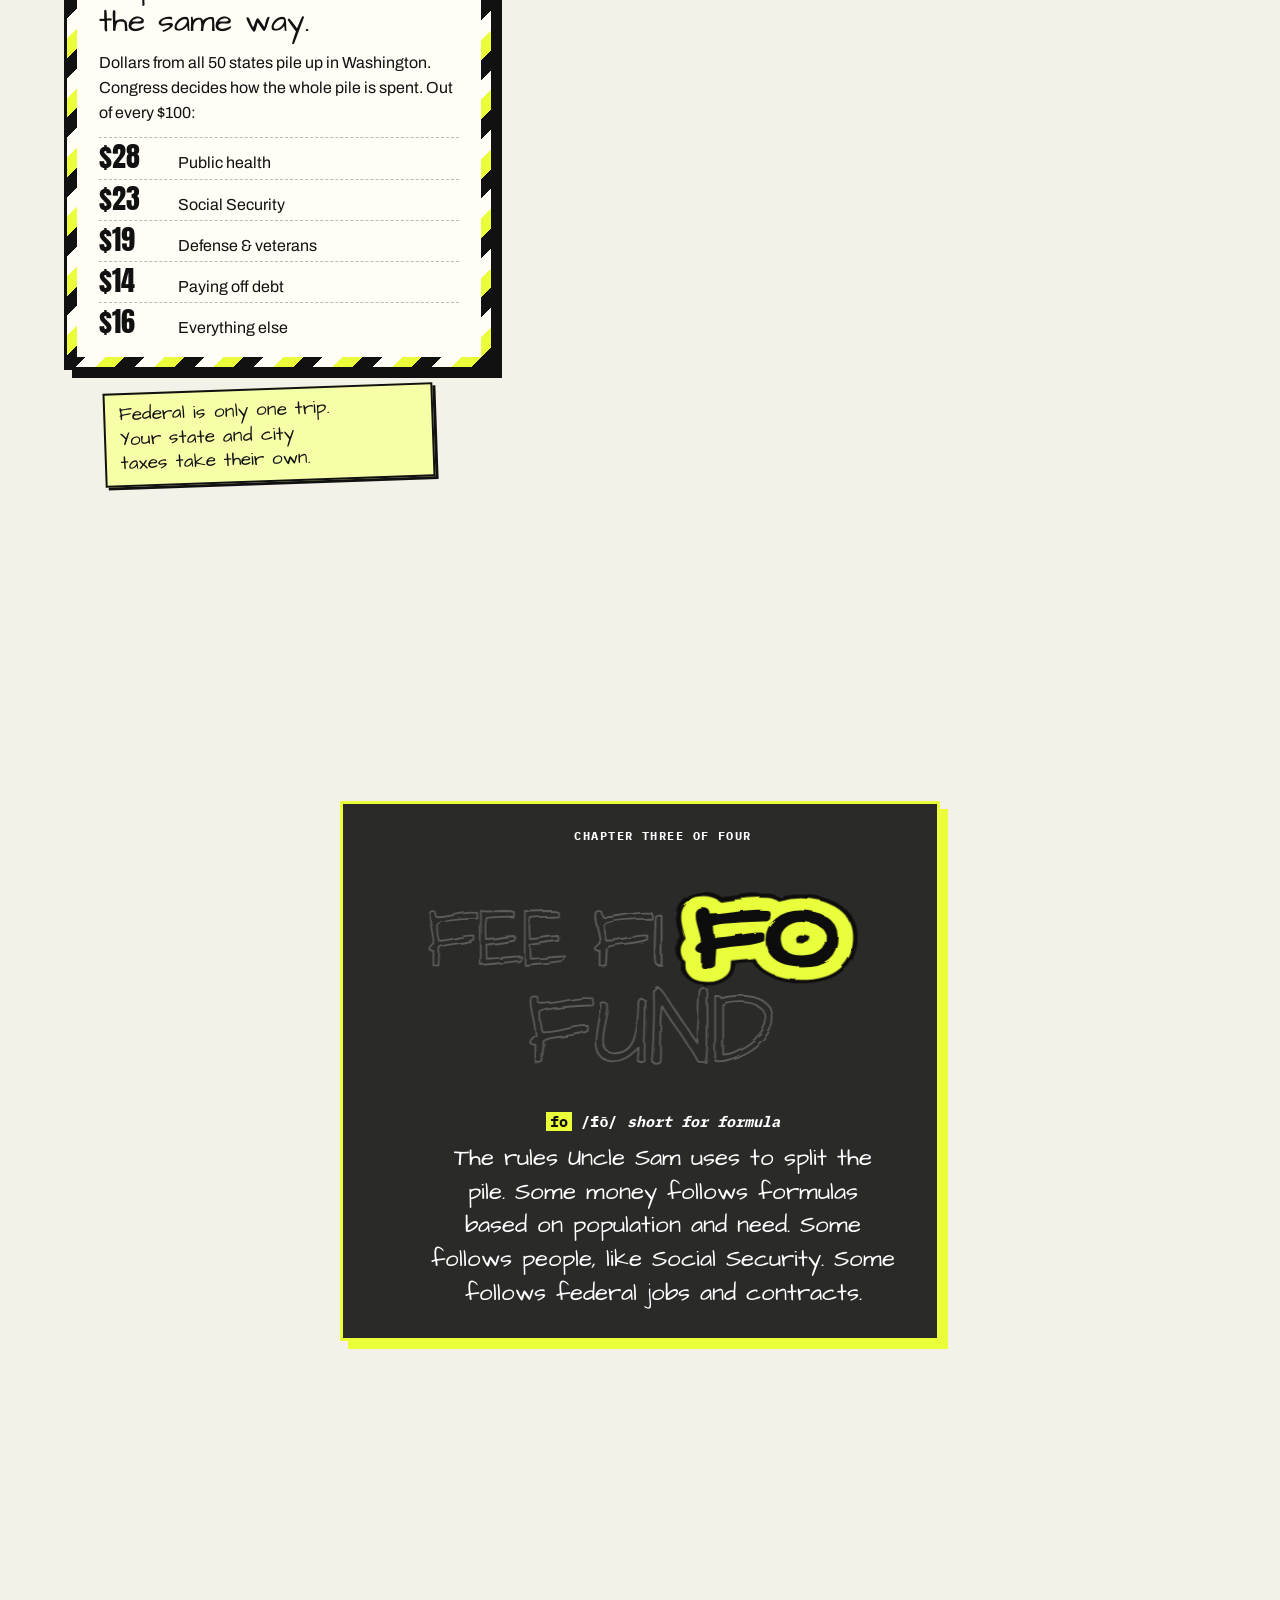
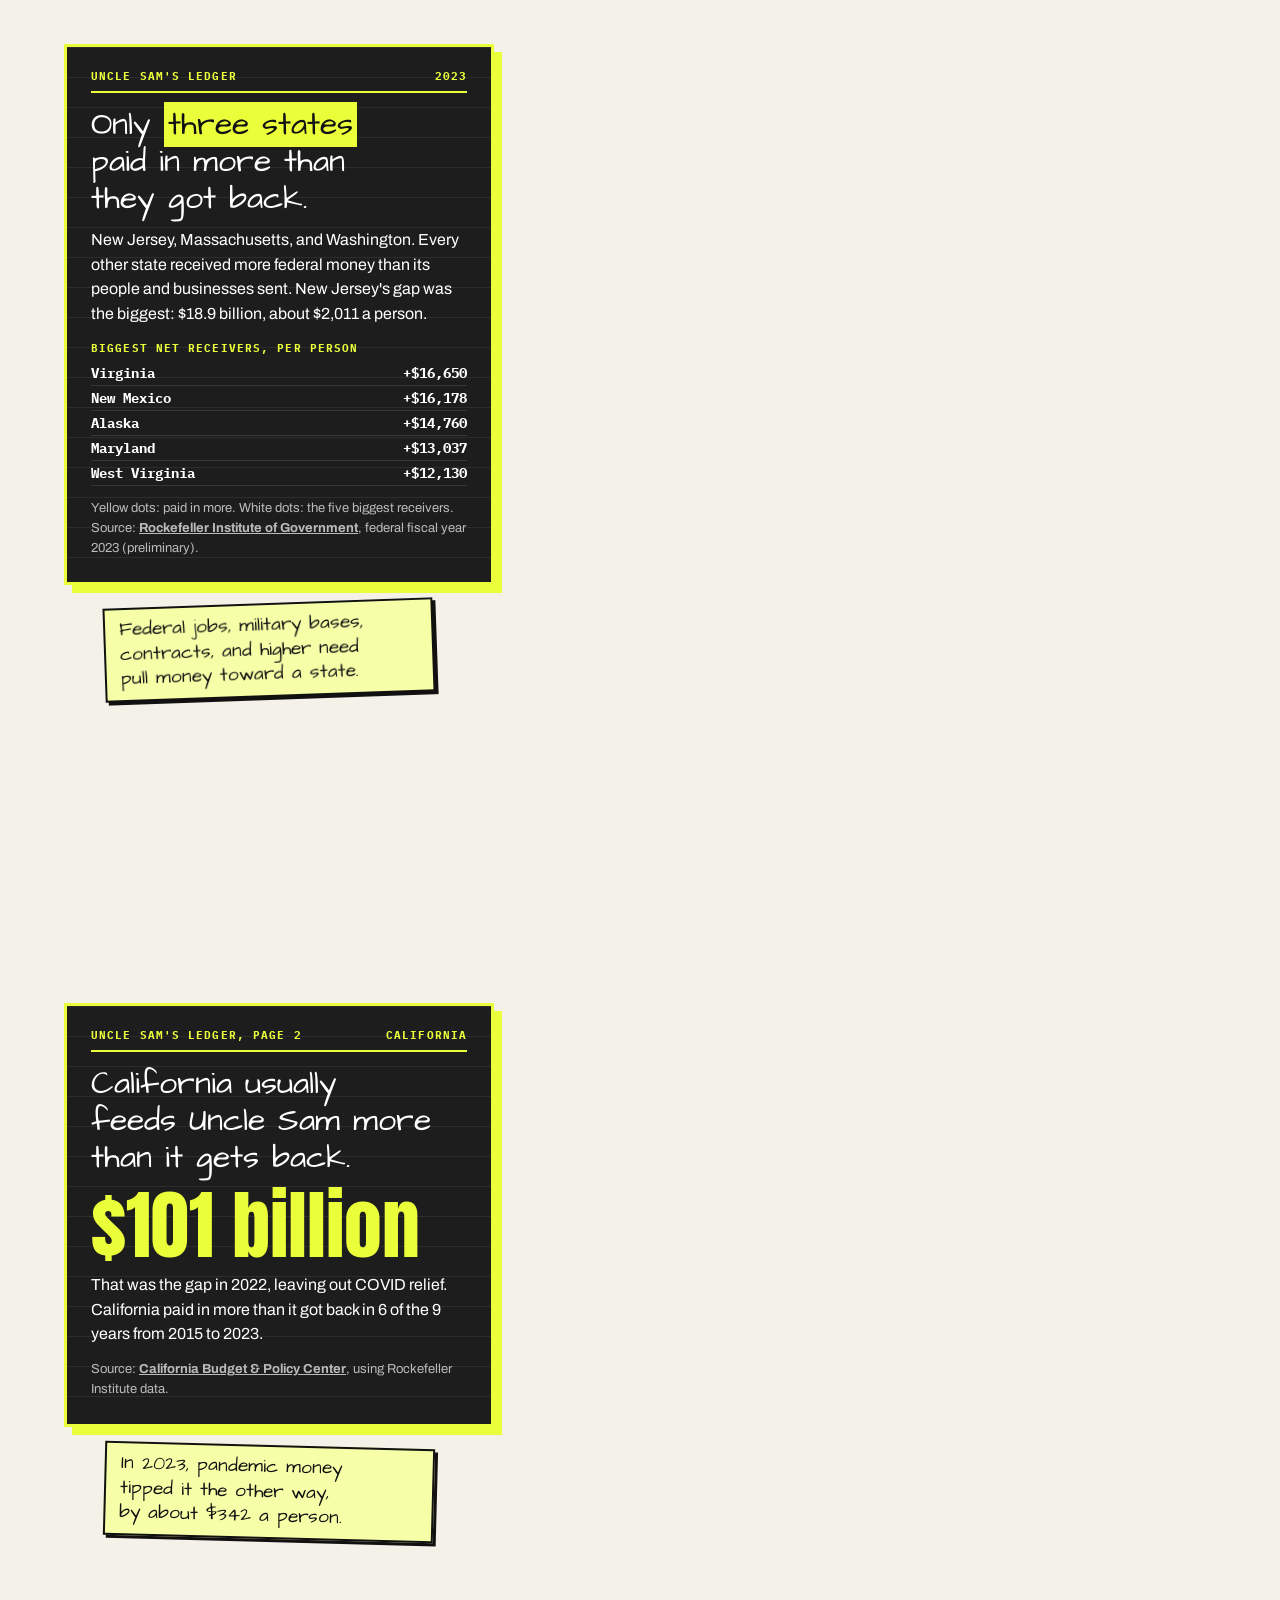
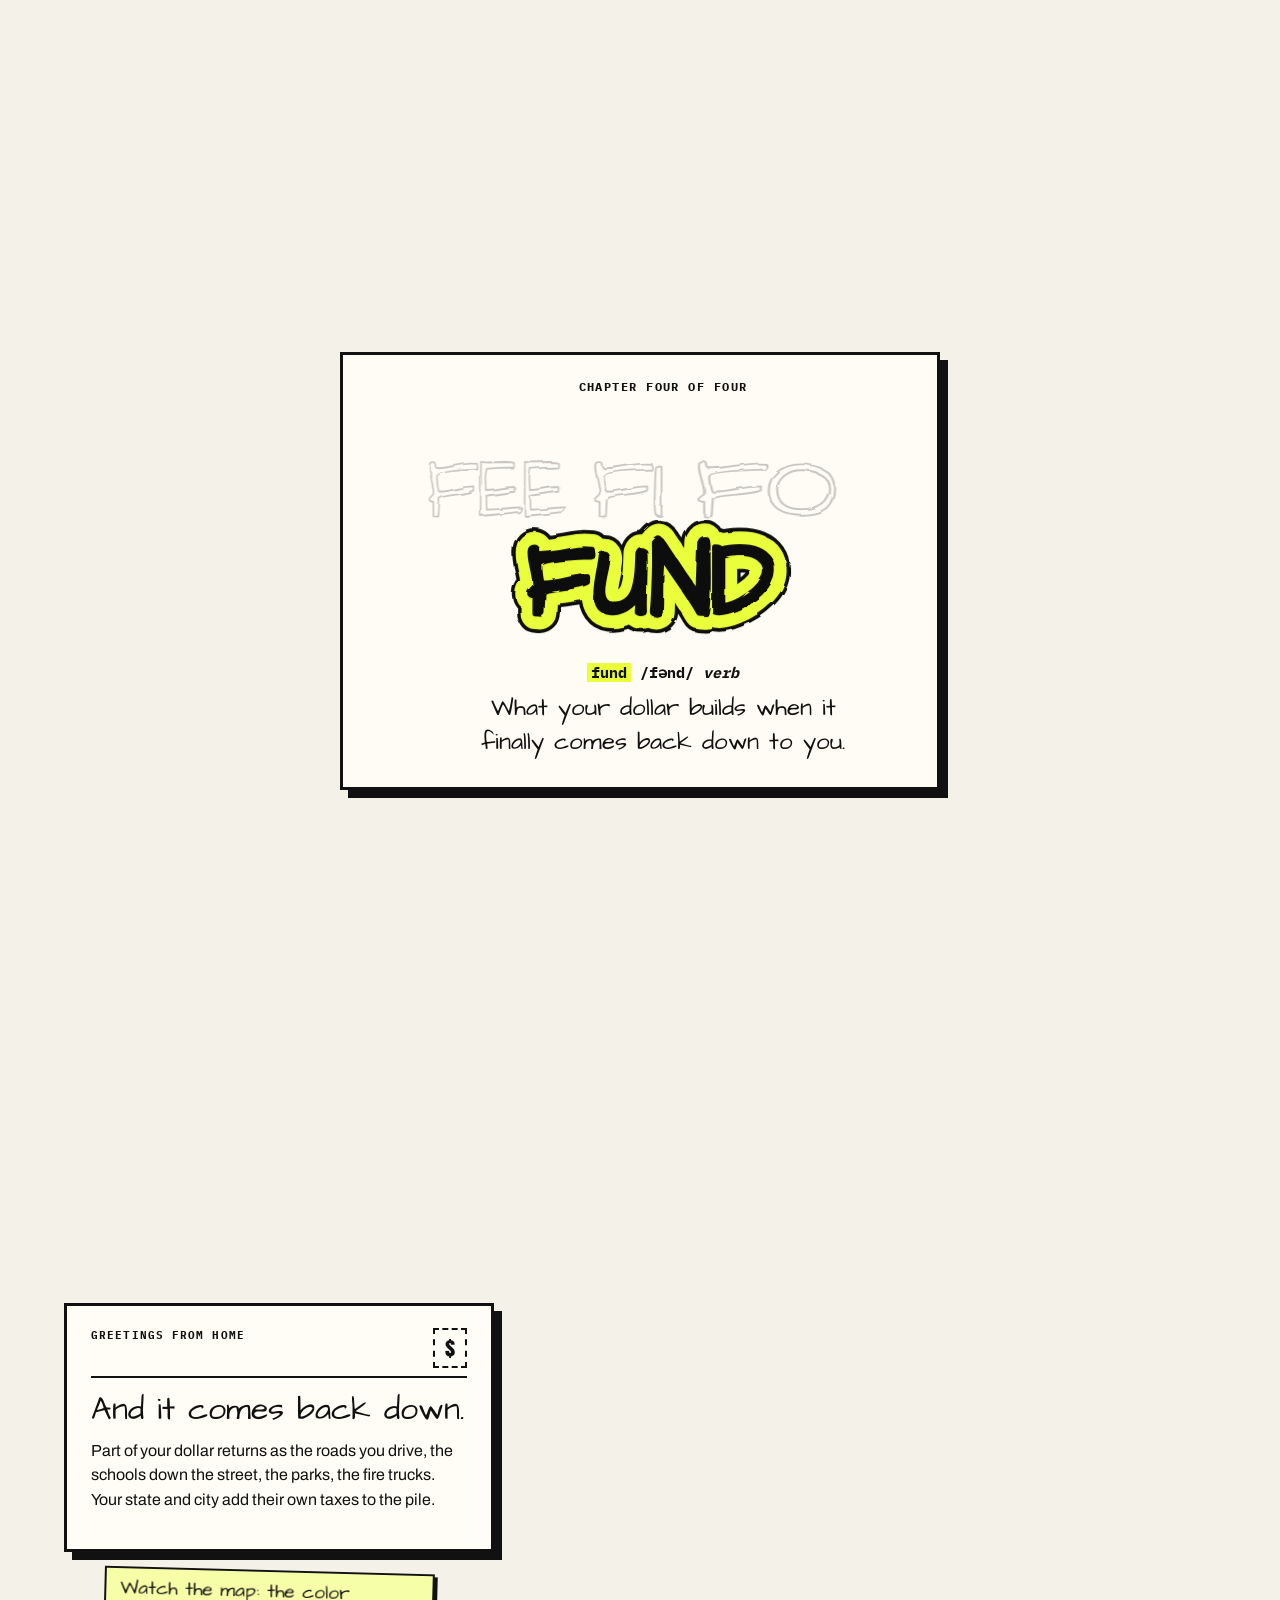
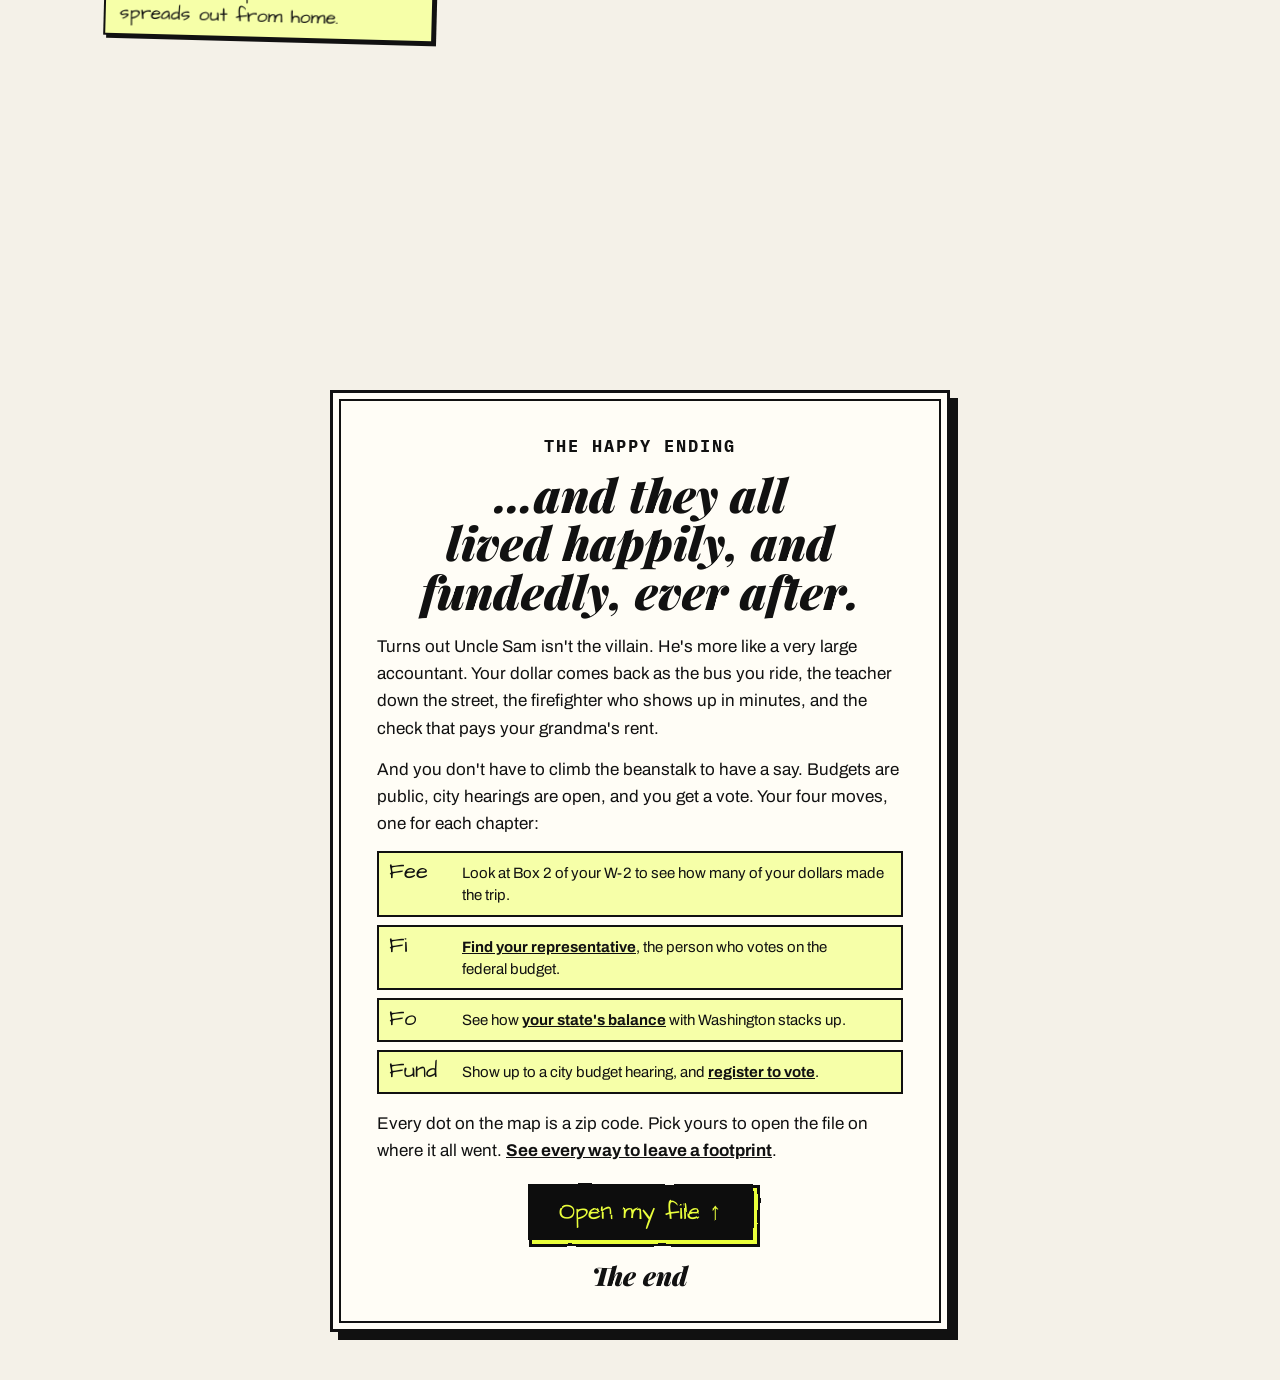
==== commit fed2d459: "The tale: Read it to me, with a narrator, Uncle Sam's voice, and a music box - A Read it to me butto" ====
--- a/index.html
+++ b/index.html
@@ -103,7 +103,17 @@
           <a href="#fo" data-ch="2">Fo</a>
           <a href="#fund" data-ch="3">Fund</a>
         </div>
+        <!-- read-aloud and its music box (js/readaloud.js); the music button only shows while reading -->
+        <div class="tale-right">
+        <div class="tale-audio" id="tale-audio" hidden>
+          <button type="button" class="tale-read" id="read-btn" aria-pressed="false">
+            <svg viewBox="0 0 24 24" width="20" height="20" aria-hidden="true"><path d="M4 9v6h4l5 4V5L8 9H4z" fill="currentColor"/><path class="waves" d="M16 8.5a5 5 0 0 1 0 7M18.5 6a8.5 8.5 0 0 1 0 12" fill="none" stroke="currentColor" stroke-width="2" stroke-linecap="round"/></svg>
+            <span class="read-label">Read it to me</span>
+          </button>
+          <button type="button" class="tale-music" id="music-btn" aria-pressed="true" aria-label="Music box" title="Music box on or off" hidden>&#9835;</button>
+        </div>
         <button type="button" class="tale-file" id="tale-file">Open my file</button>
+        </div>
         <span class="tale-progress" id="tale-progress" aria-hidden="true"></span>
       </nav>
     <div class="story-stage">
@@ -306,5 +316,6 @@
   <script src="js/actions.js"></script>
   <script src="js/app.js"></script>
   <script src="js/story.js"></script>
+  <script src="js/readaloud.js"></script>
 </body>
 </html>
--- a/css/style.css
+++ b/css/style.css
@@ -773,9 +773,10 @@
   height: 62px;
   margin-bottom: -62px;
   box-sizing: border-box;
-  display: flex;
+  /* logo on the left, chapters in the middle, read-aloud and Open my file on the right */
+  display: grid;
+  grid-template-columns: 1fr auto 1fr;
   align-items: center;
-  justify-content: space-between;
   gap: 12px;
   padding: 0 clamp(12px, 4vw, 40px);
   background: rgba(244, 241, 232, 0.95);
@@ -967,7 +968,7 @@
 
 @media (max-width: 520px) {
   .tale-file { display: none; }
-  .tale-bar { justify-content: flex-start; gap: 14px; }
+  .tale-bar { grid-template-columns: auto auto 1fr; gap: 10px; }
 }
 @media (max-width: 820px) {
   .story-tabs { gap: 5px; }
@@ -1133,3 +1134,51 @@
 /* phones: the map button just says "Footprint" so it doesn't run into Read the tale */
 .show-sm { display: none; }
 @media (max-width: 520px) { .hide-sm { display: none; } .show-sm { display: inline; } }
+
+/* ---- Read it to me (js/readaloud.js) ---- */
+.tale-right { display: flex; align-items: center; justify-content: flex-end; gap: 10px; }
+.tale-audio { display: flex; align-items: center; gap: 8px; }
+.tale-audio[hidden] { display: none; }
+.tale-read, .tale-music {
+  display: inline-flex;
+  align-items: center;
+  gap: 6px;
+  min-height: 38px;
+  font: 400 18px var(--hand);
+  color: var(--ink);
+  background: var(--paper);
+  border: 2px solid var(--ink);
+  box-shadow: 3px 3px 0 var(--ink);
+  padding: 3px 12px;
+  filter: url(#hand);
+  cursor: pointer;
+}
+.tale-read:hover, .tale-music:hover { transform: translate(-1px, -1px); }
+.tale-read.is-reading { background: var(--hot); }
+.tale-read .waves { opacity: .35; }
+.tale-read.is-reading .waves { opacity: 1; animation: waves 1s ease-in-out infinite alternate; }
+@keyframes waves { from { opacity: .3; } to { opacity: 1; } }
+.tale-music { min-width: 38px; justify-content: center; font-size: 20px; padding: 3px 8px; }
+.tale-music[aria-pressed="false"] { opacity: .45; text-decoration: line-through; }
+.tale-music[hidden] { display: none; }
+
+/* the line being read gets a yellow marker, like the rest of the site */
+.reading {
+  background: rgba(234, 255, 58, 0.6);
+  box-shadow: 0 0 0 6px rgba(234, 255, 58, 0.6);
+  border-radius: 2px;
+  transition: background .2s, box-shadow .2s;
+}
+.ledger .reading, .step-dark .reading { background: rgba(234, 255, 58, 0.16); box-shadow: 0 0 0 6px rgba(234, 255, 58, 0.16), 0 0 0 8px var(--hot); }
+.logo-step.reading, .snote.reading { background: transparent; box-shadow: 0 0 0 4px var(--hot), 0 0 0 7px var(--ink); }
+.snote.reading { background: var(--sun-soft); }
+
+@media (max-width: 820px) {
+  .read-label { display: none; }   /* phones: just the speaker icon */
+  .tale-read { padding: 3px 9px; }
+}
+@media (max-width: 400px) {
+  .tale-bar { gap: 8px; padding: 0 10px; }
+  .story-tabs a { padding: 2px 8px 1px; font-size: 16px; }
+  .tale-home img { width: 28px; height: 28px; }
+}
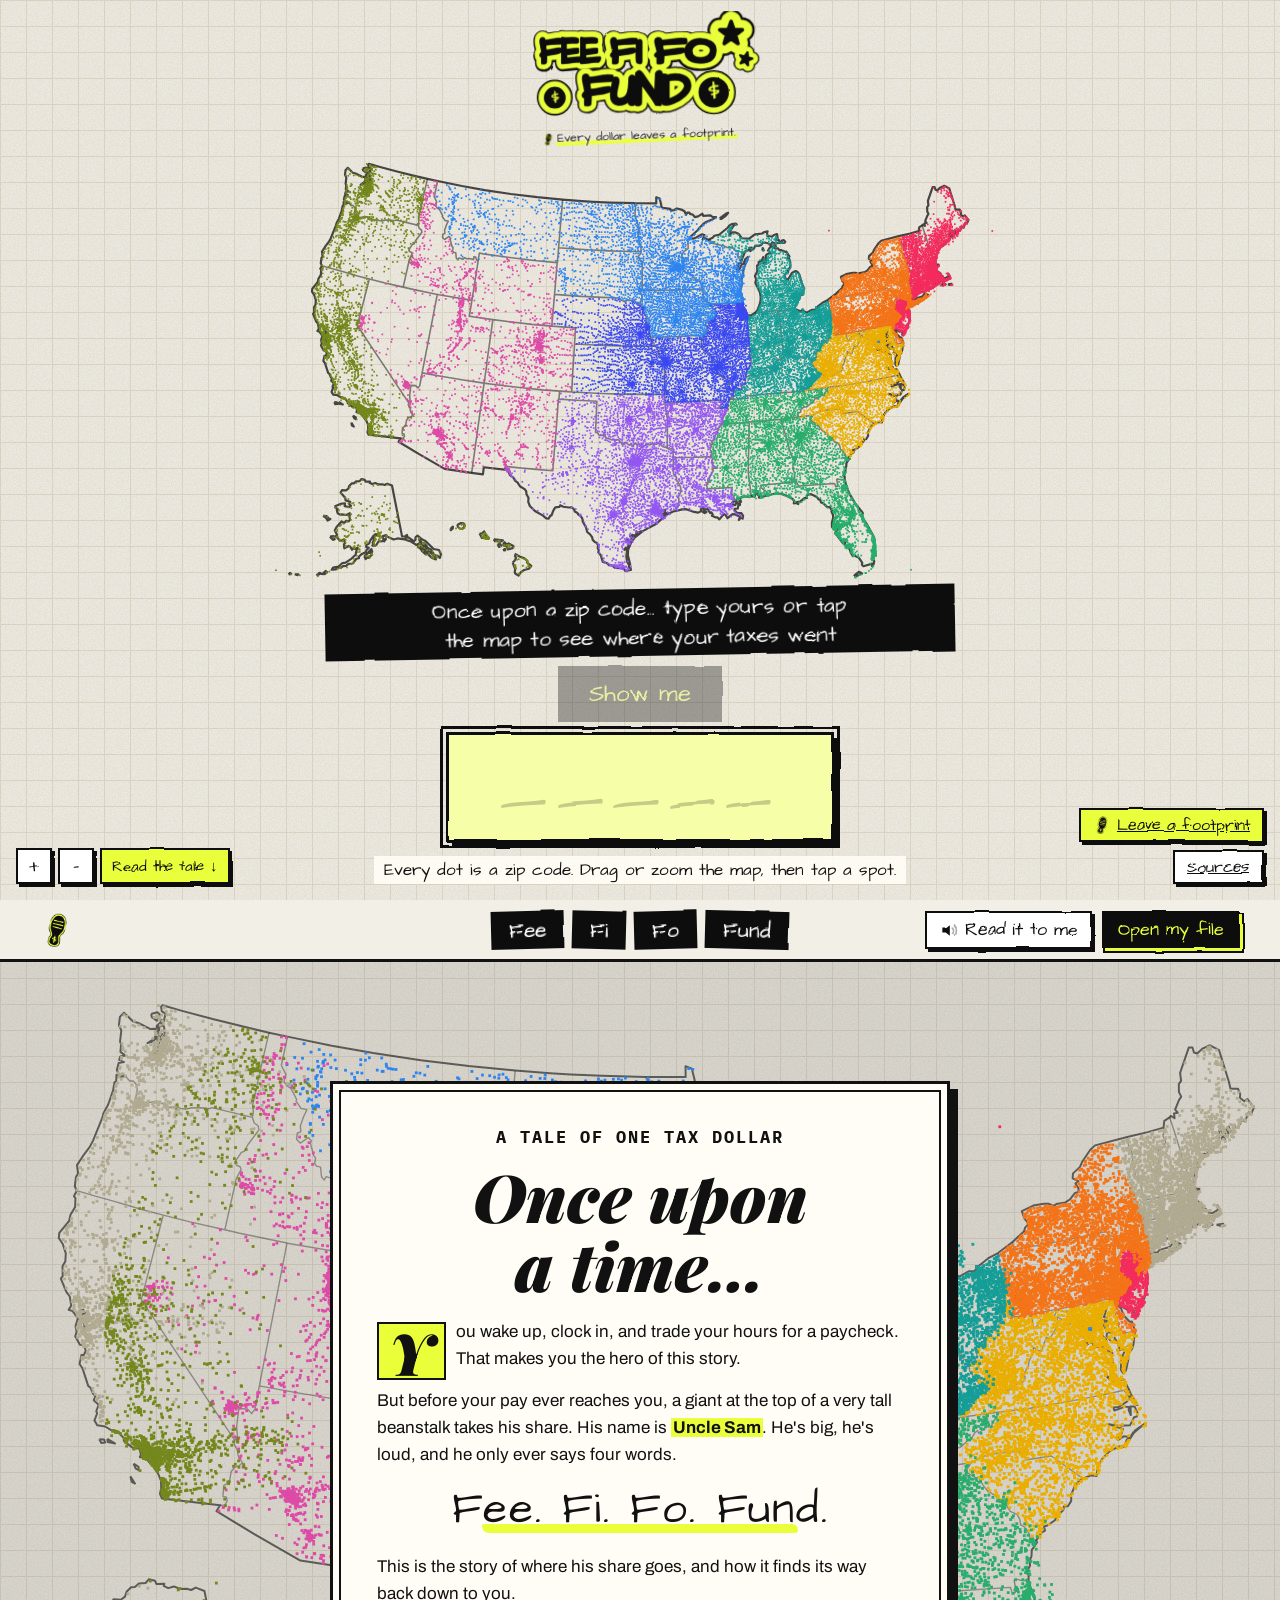
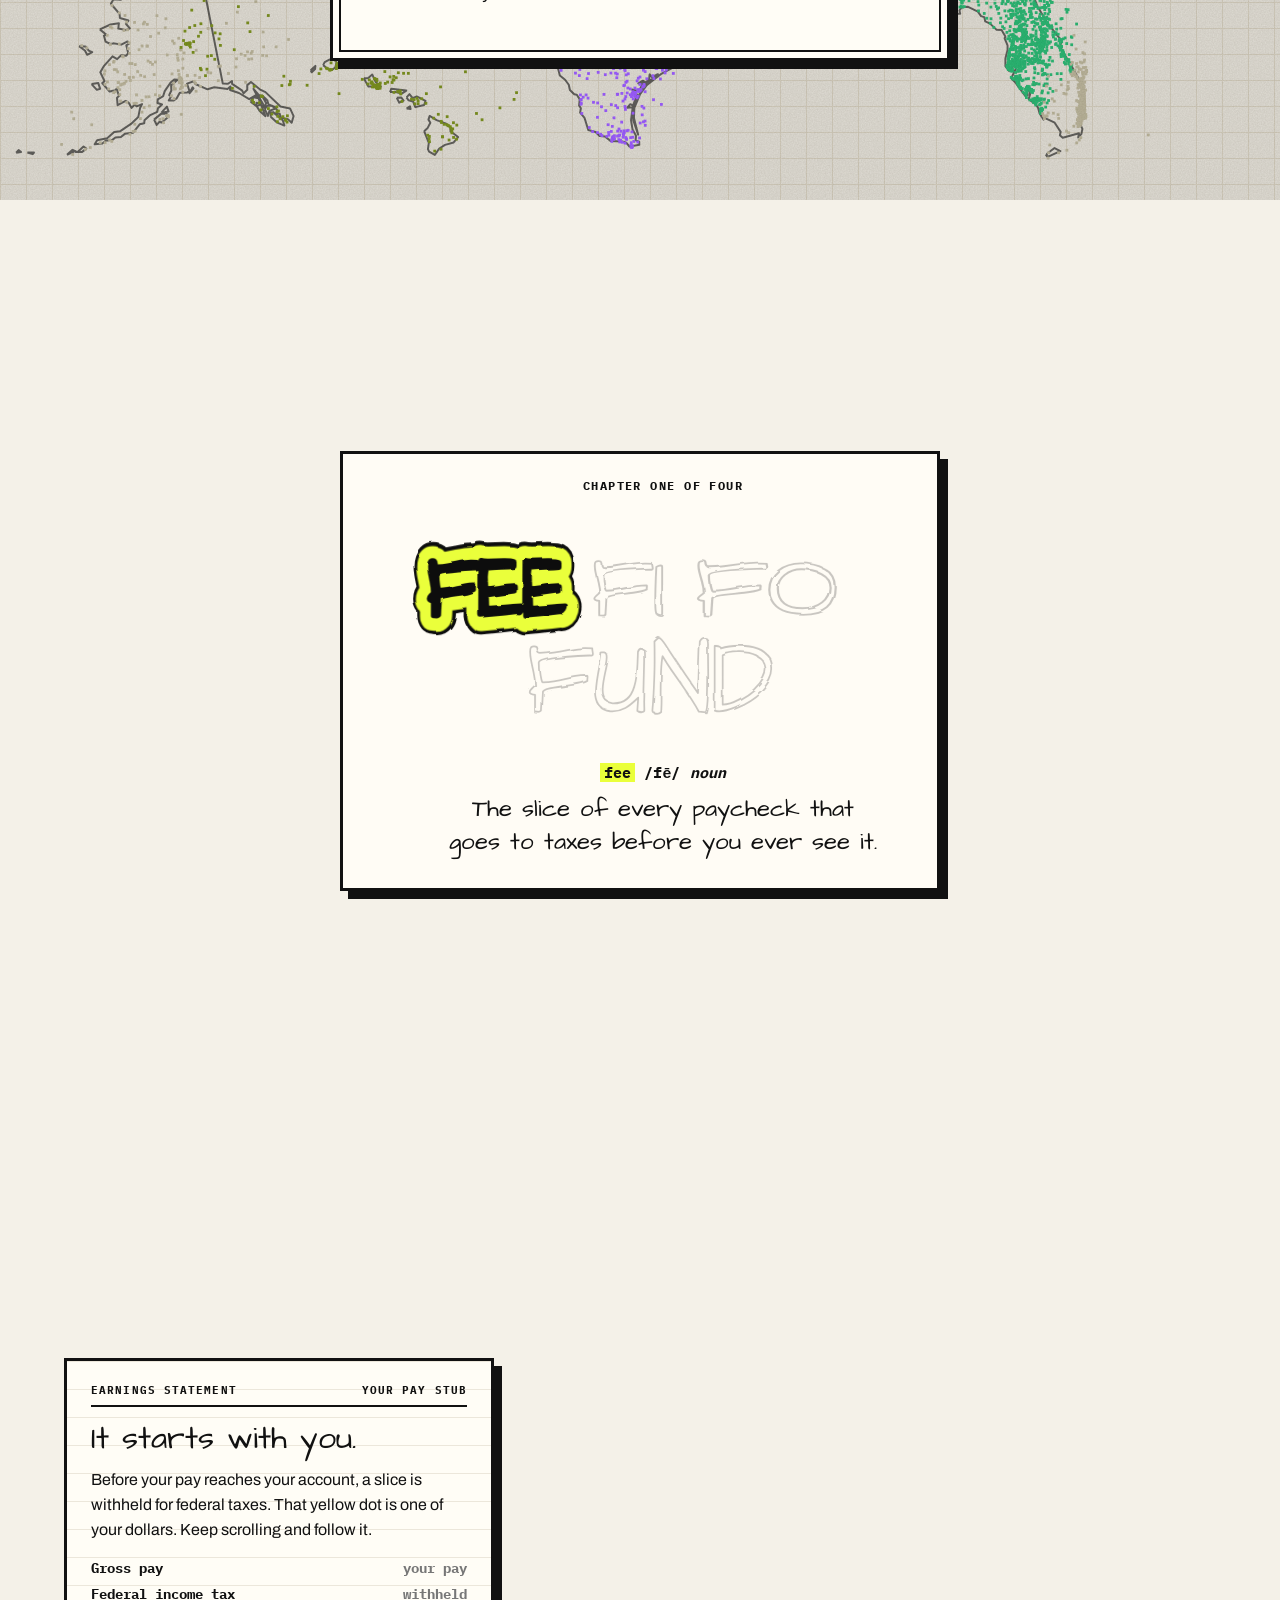
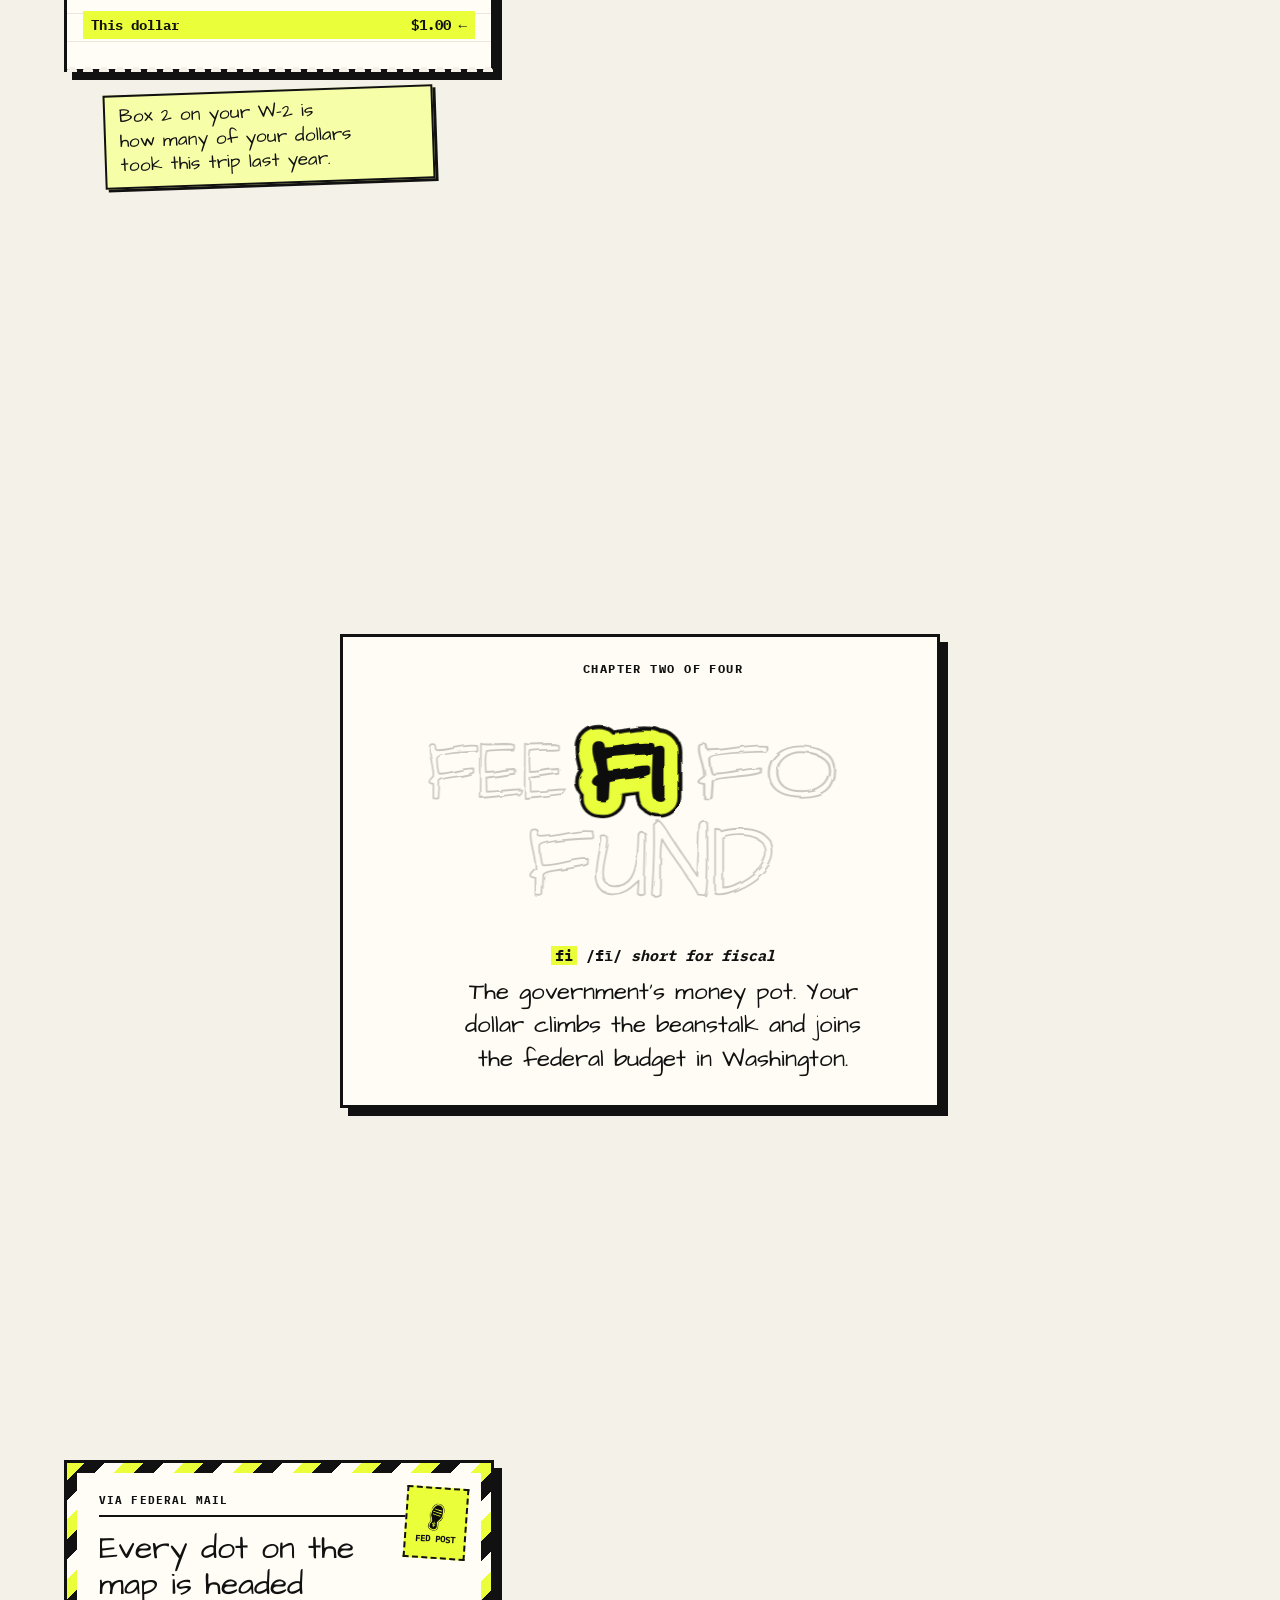
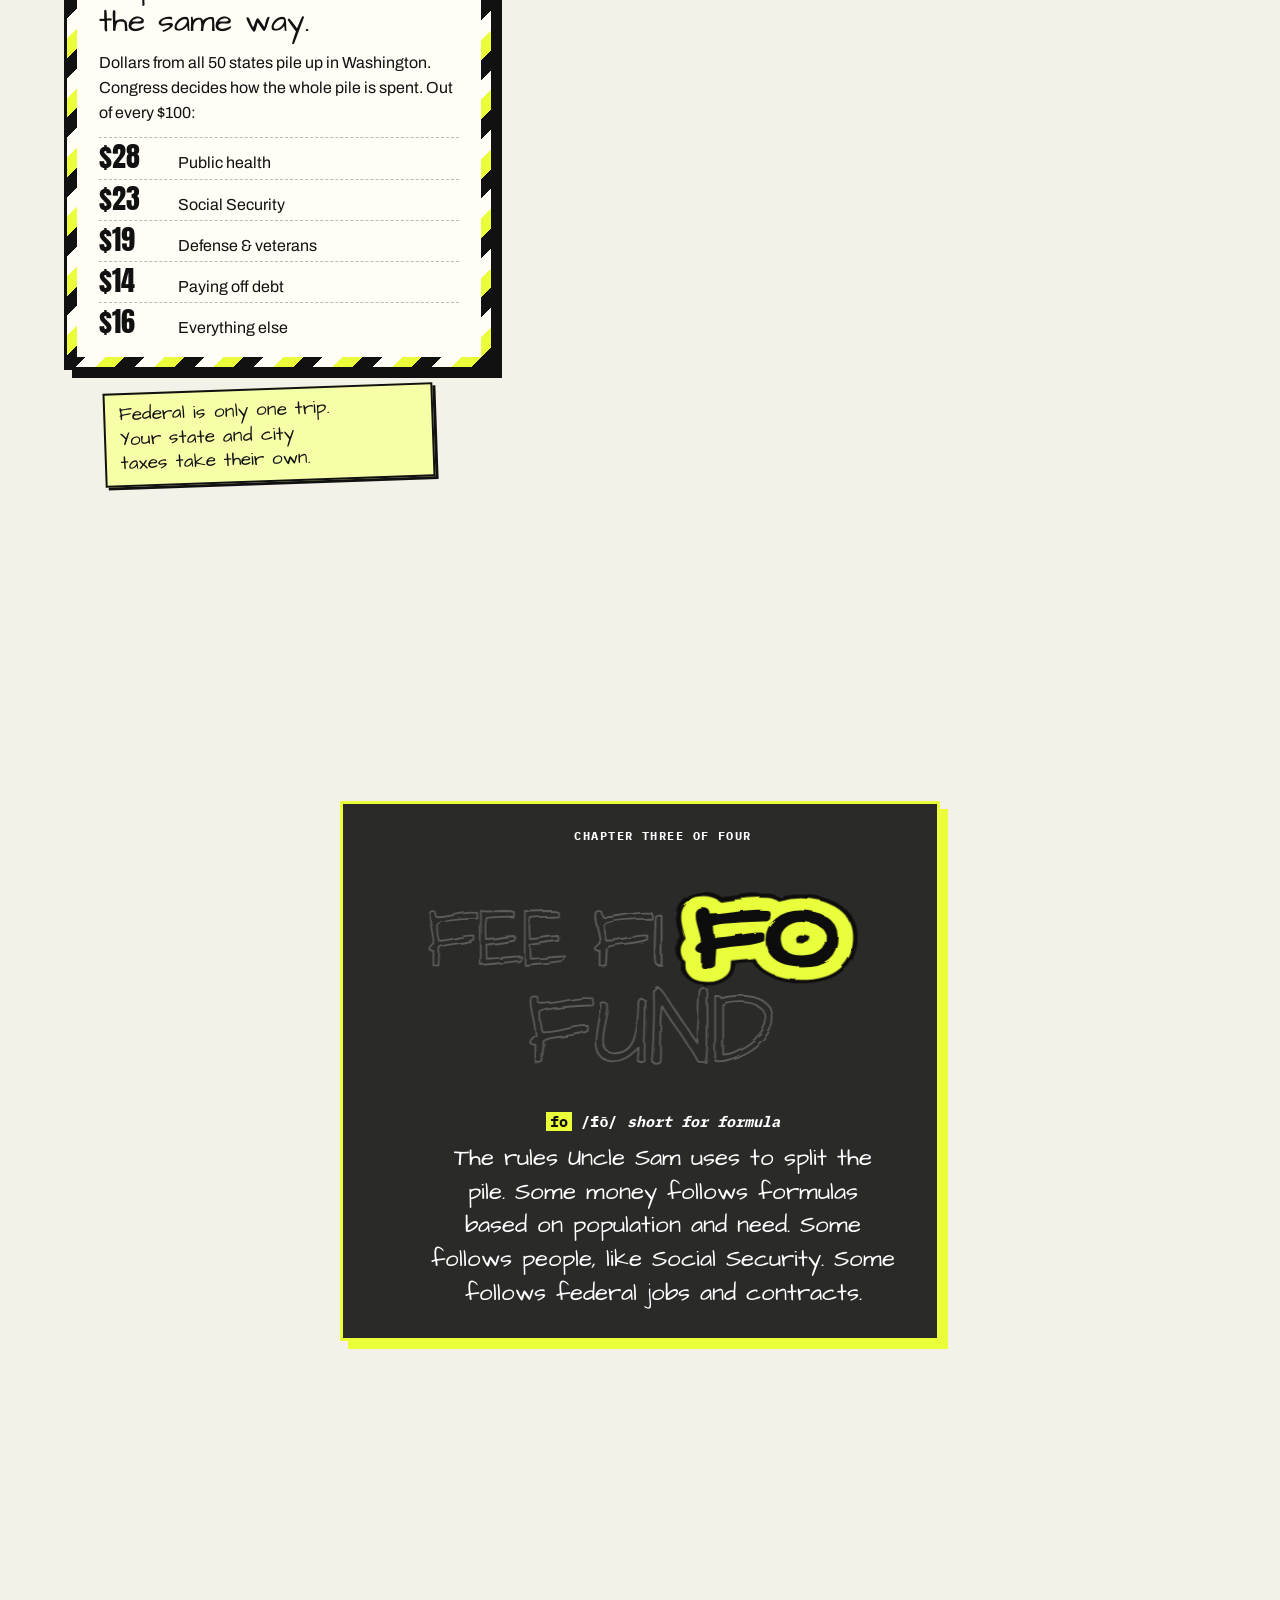
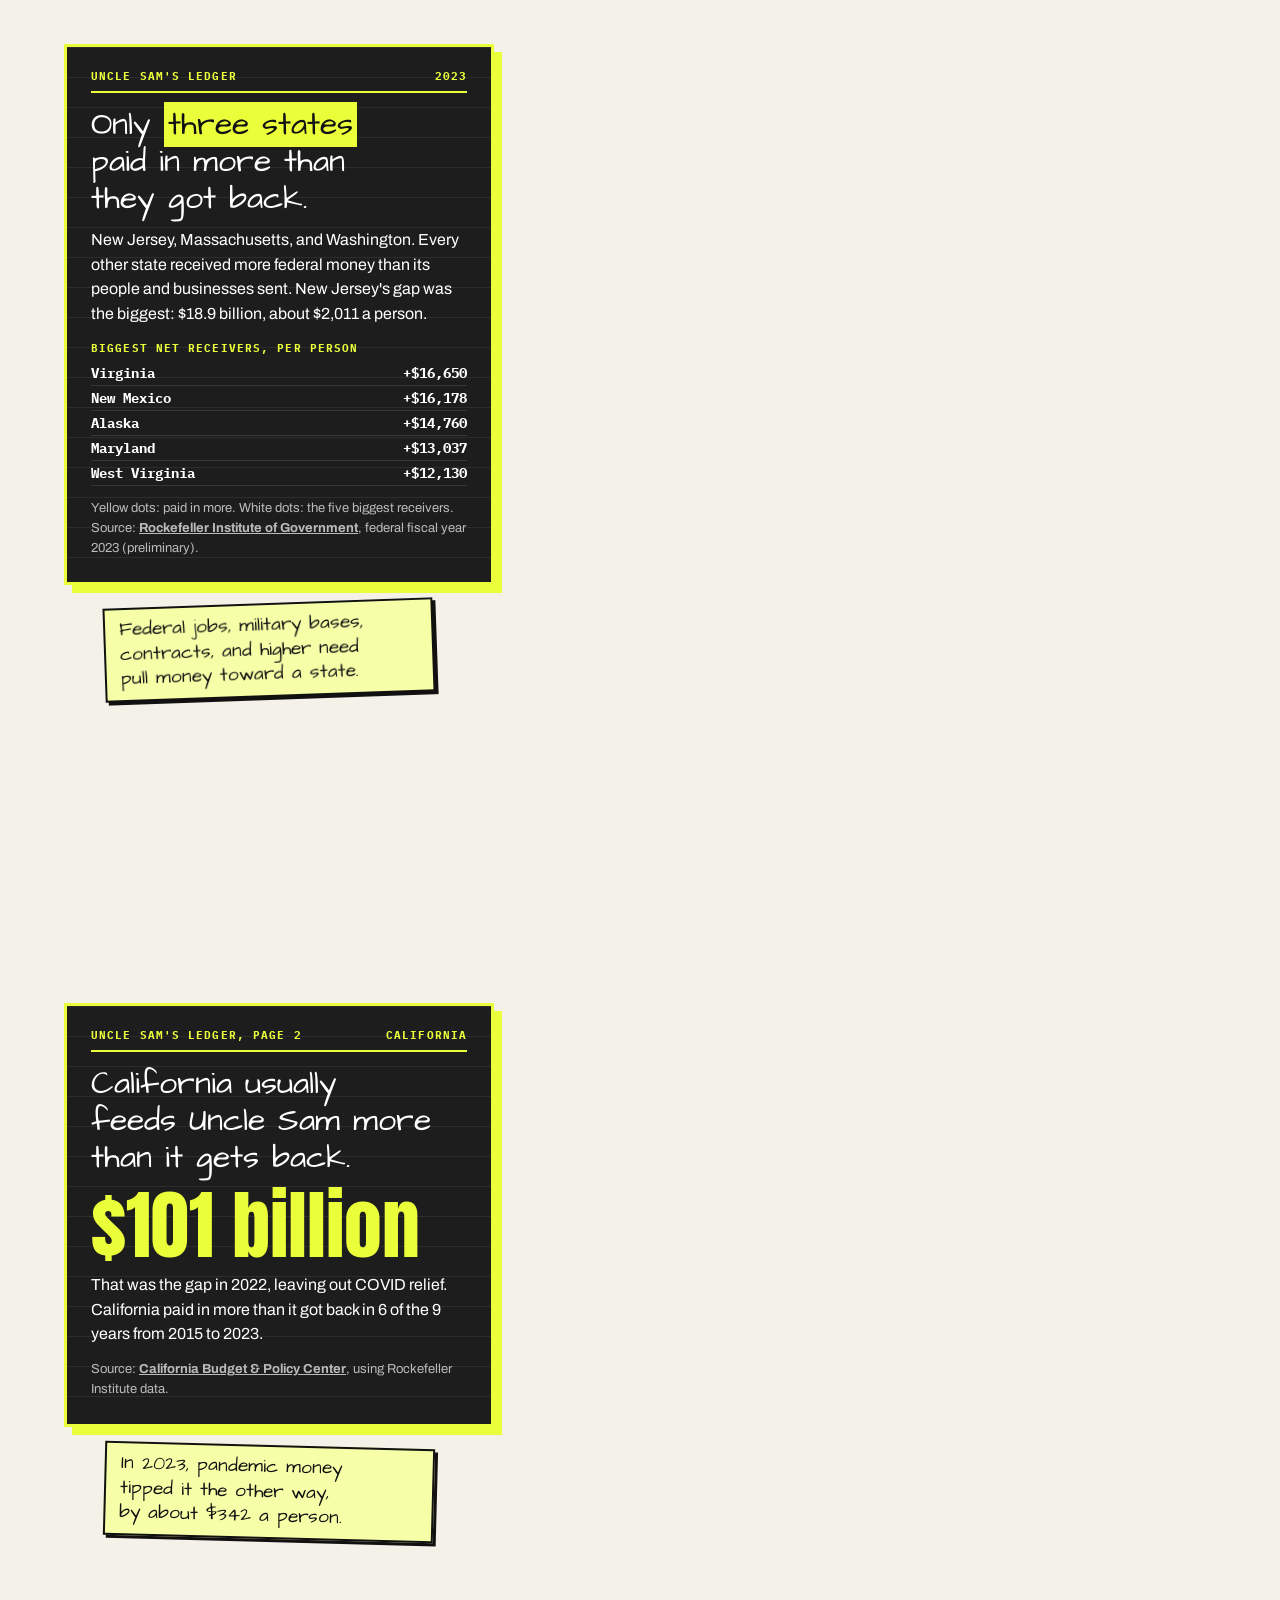
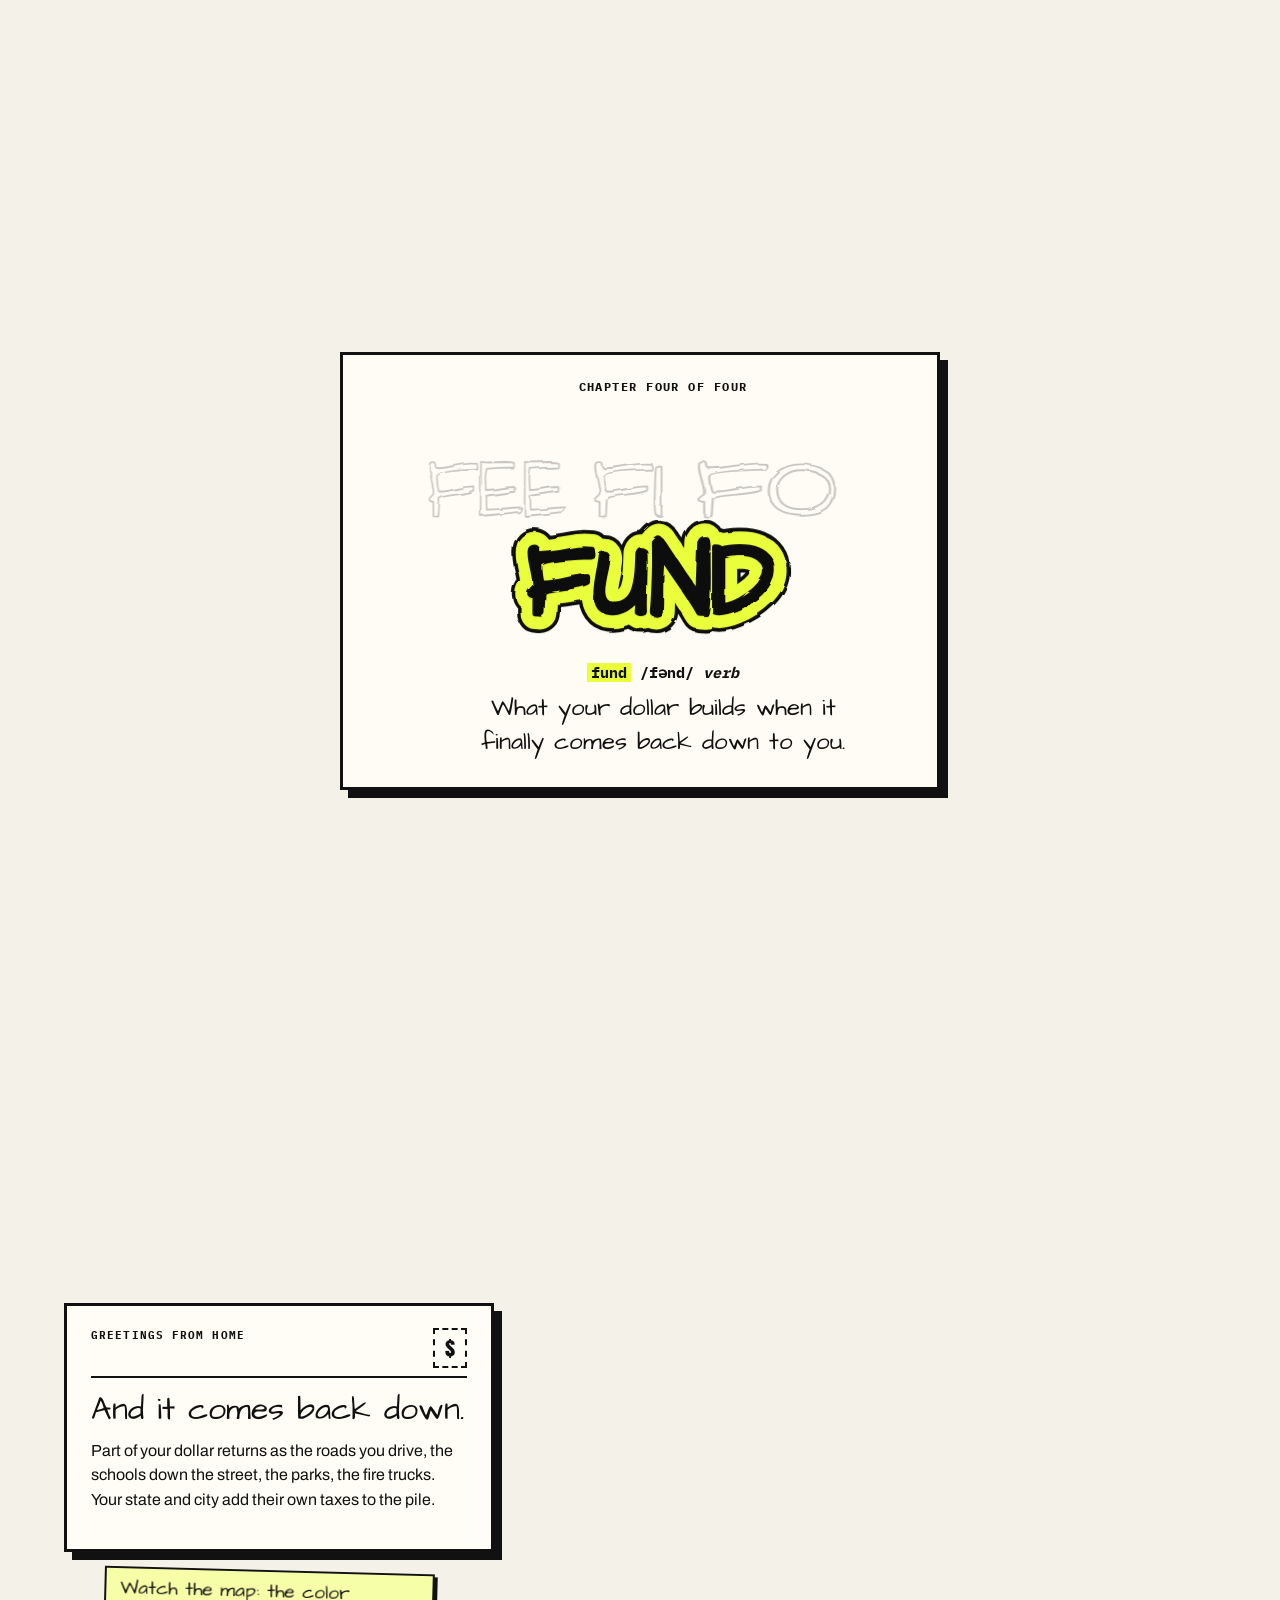
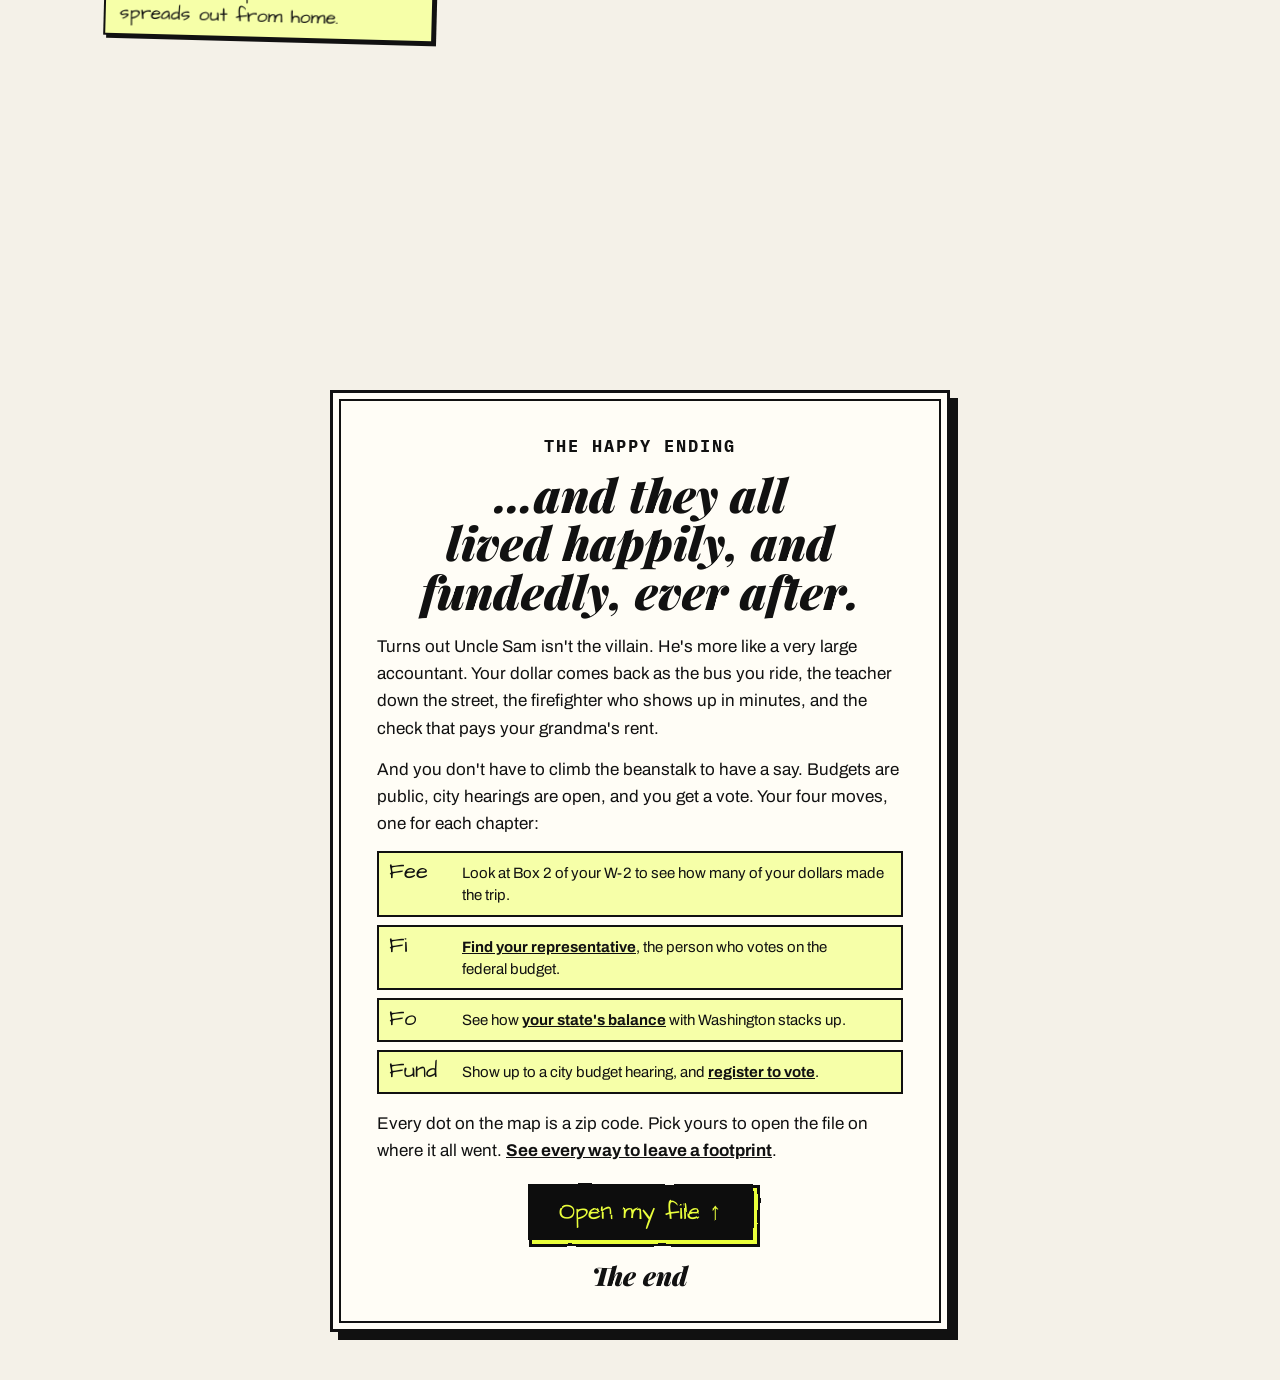
==== commit ce00224f: "Read it to me: pick the most natural voices; storybook zip label - Voices are scored: Apple Premium/" ====
--- a/index.html
+++ b/index.html
@@ -72,7 +72,7 @@
       </div>
 
       <form id="zip-form" class="zip-form" autocomplete="off">
-        <label for="zip" class="zip-label">Type a zip or tap the map to see where your taxes go</label>
+        <label for="zip" class="zip-label">Once upon a zip code&hellip; type yours or tap the map to see where your taxes went</label>
         <!-- the button sits between the label and the zip box, so it's never stuck at the bottom of the screen -->
         <button type="submit" id="go" class="go" disabled>Show me</button>
         <input id="zip" name="zip" inputmode="numeric" maxlength="5" placeholder="_____" aria-describedby="zip-readout">
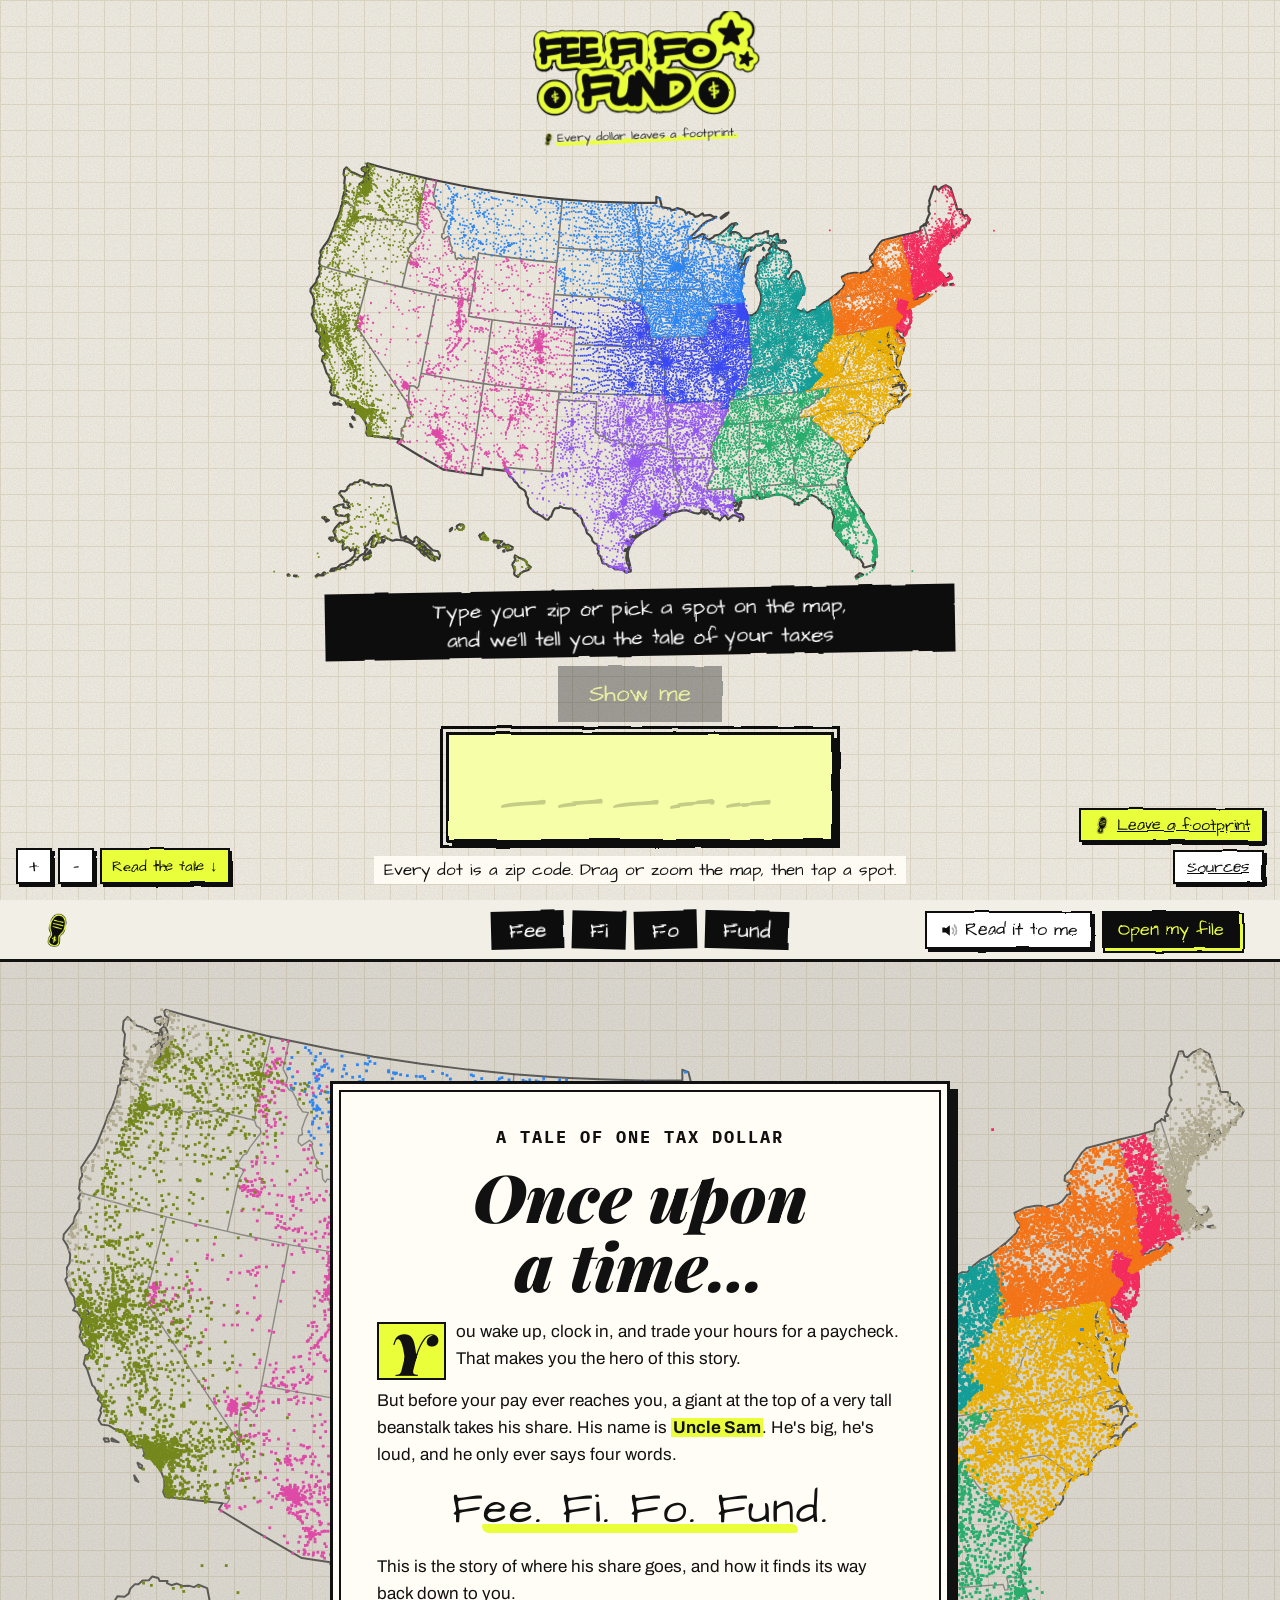
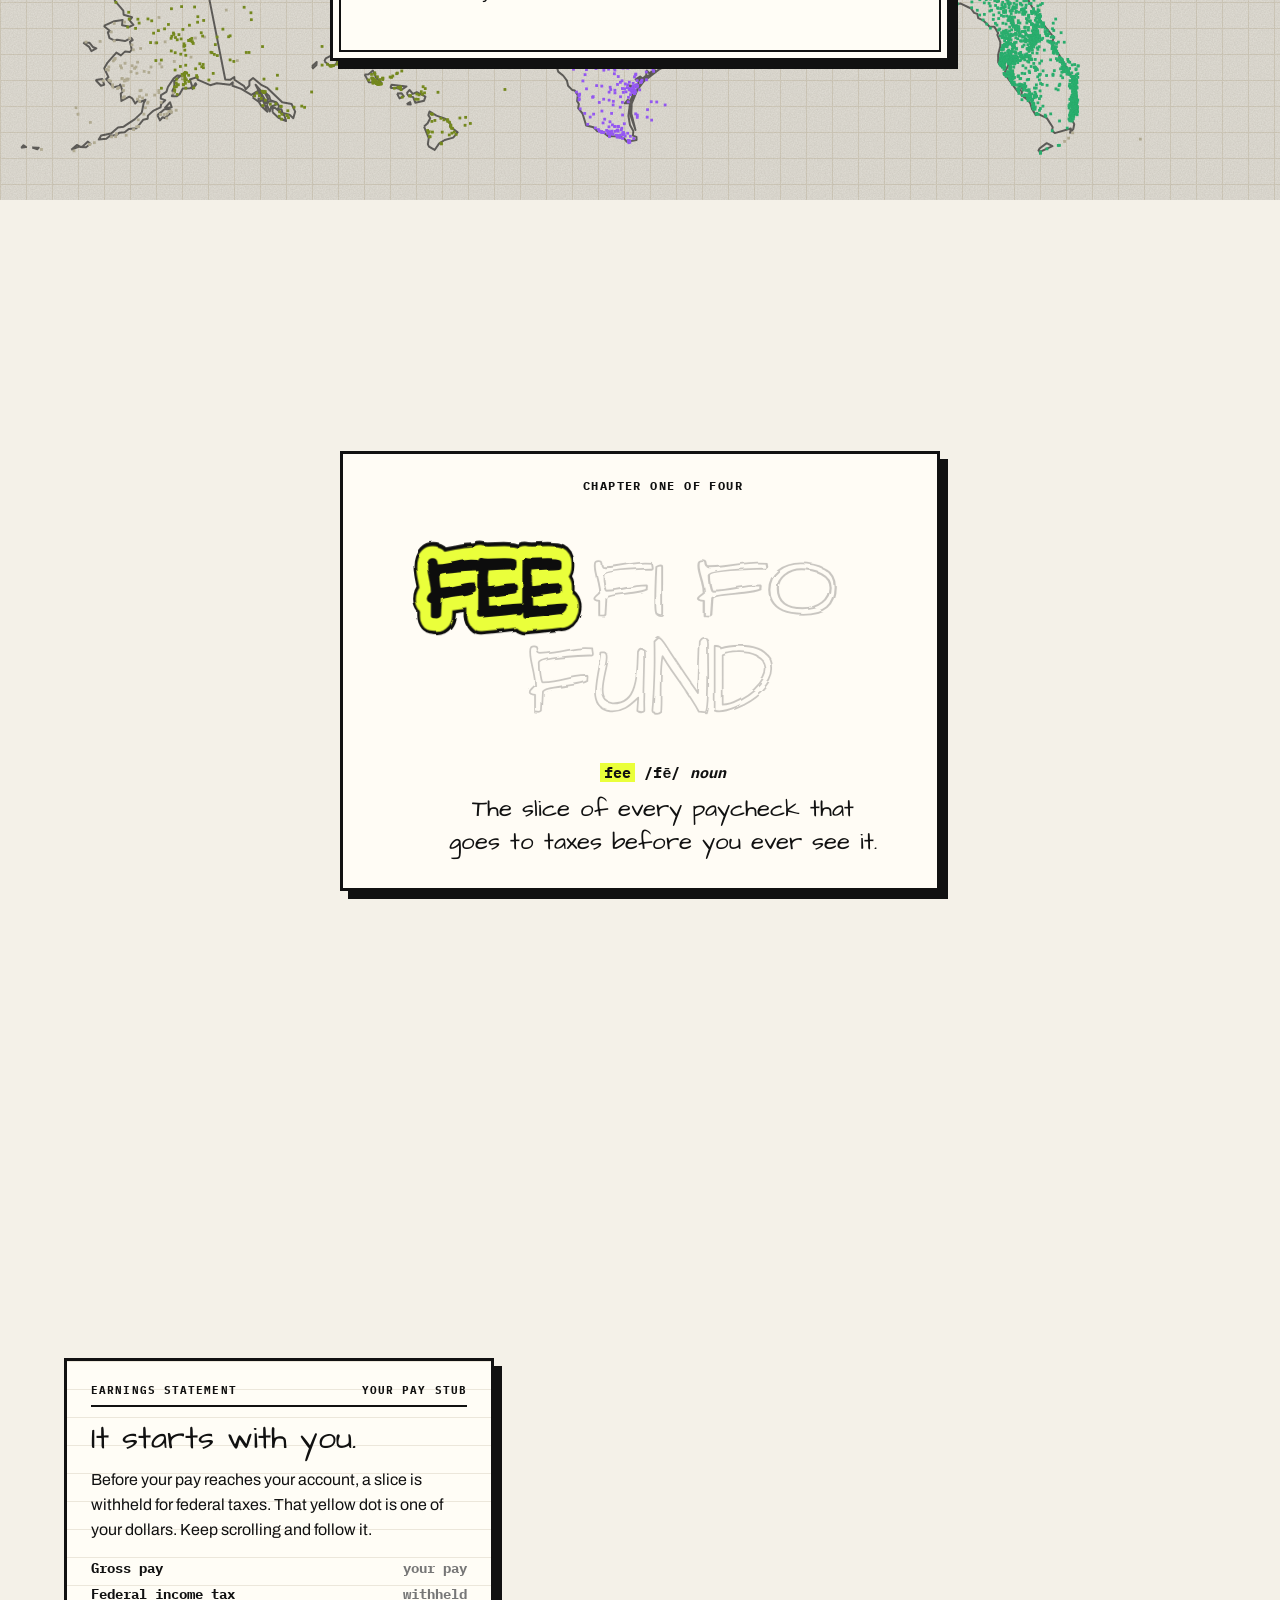
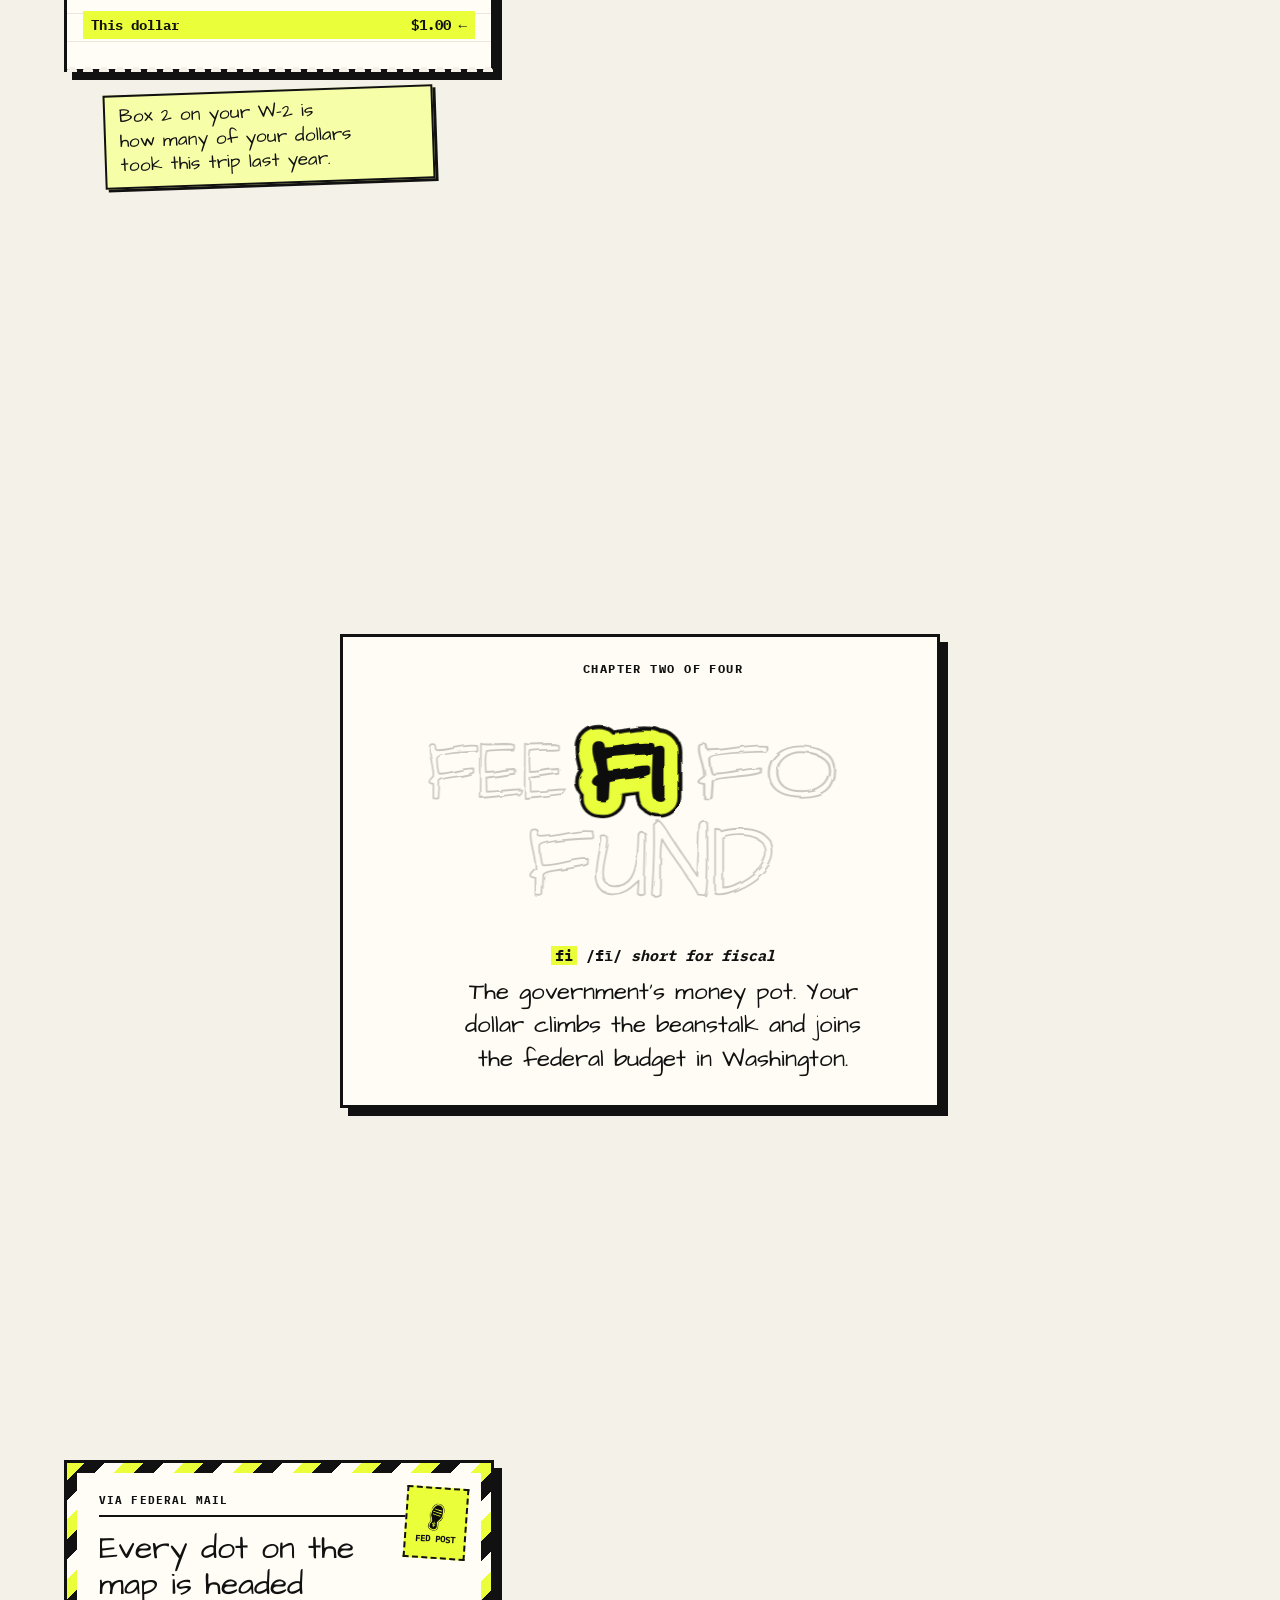
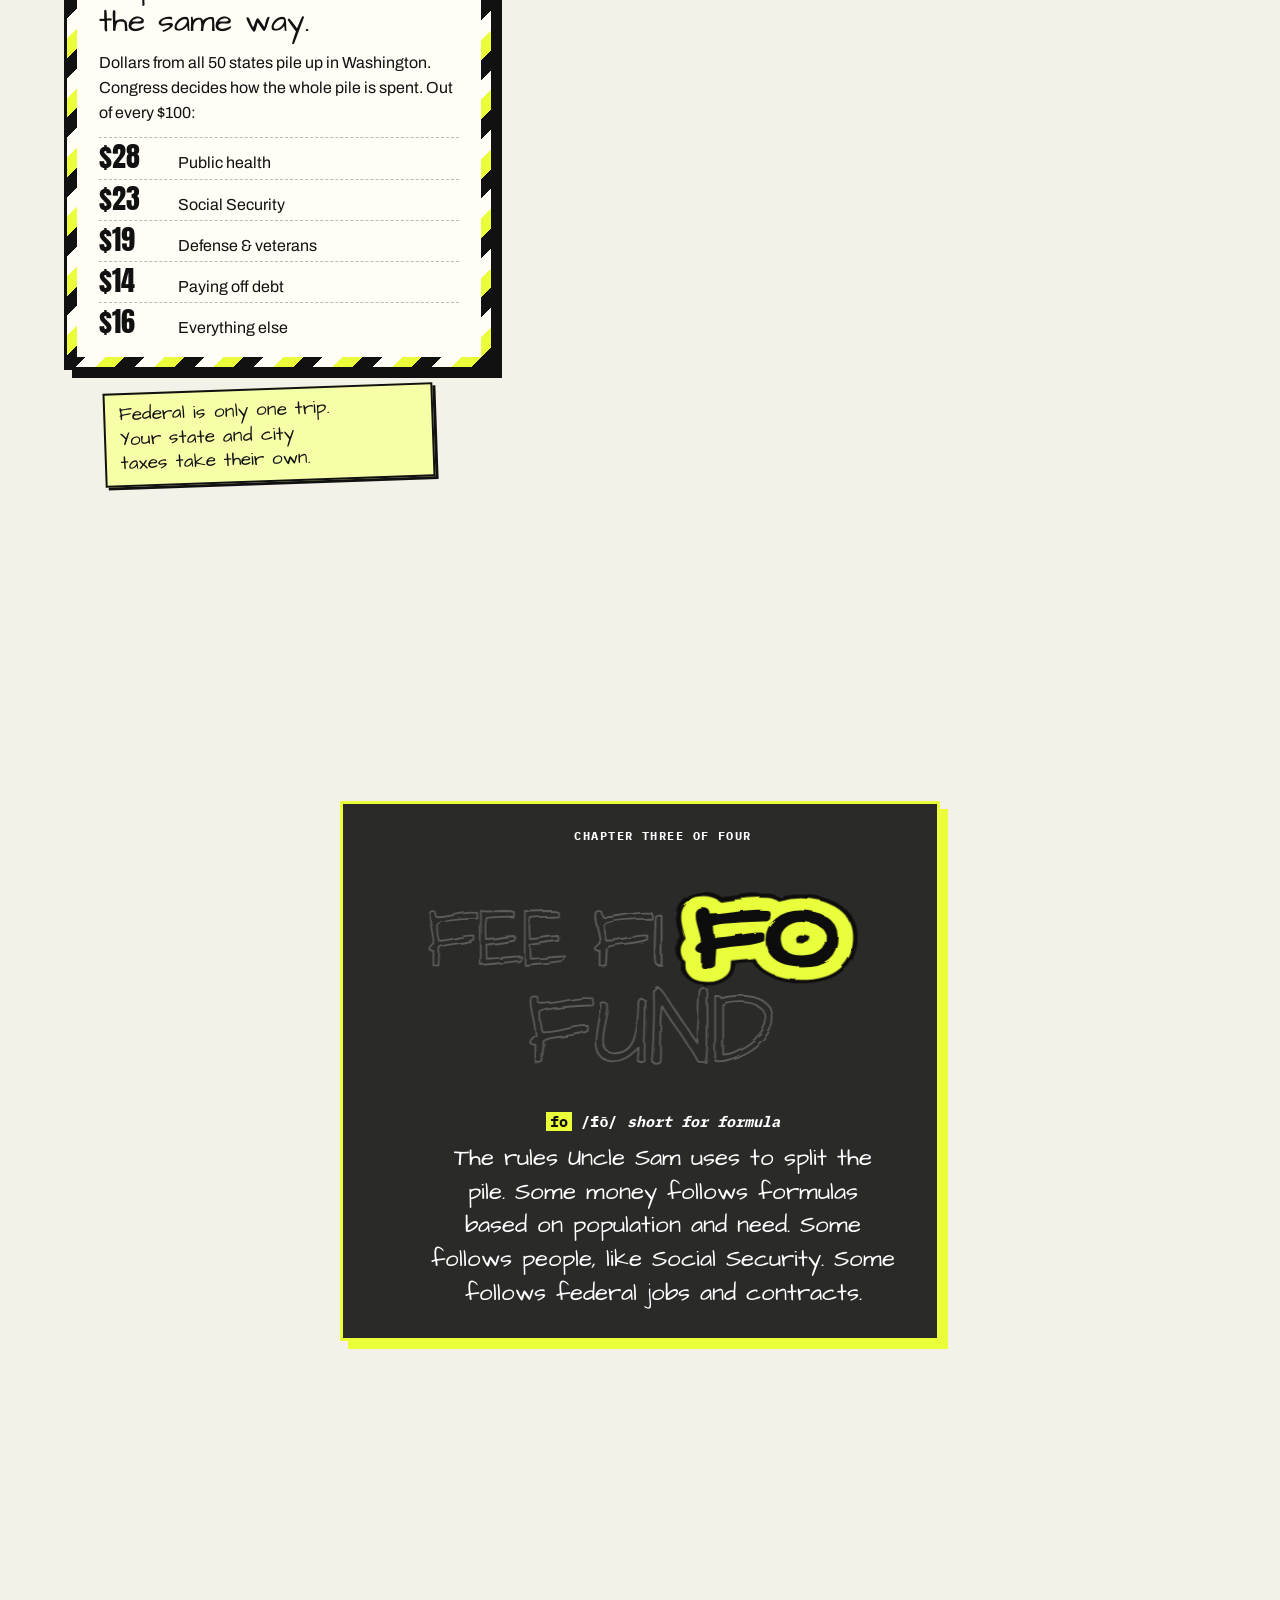
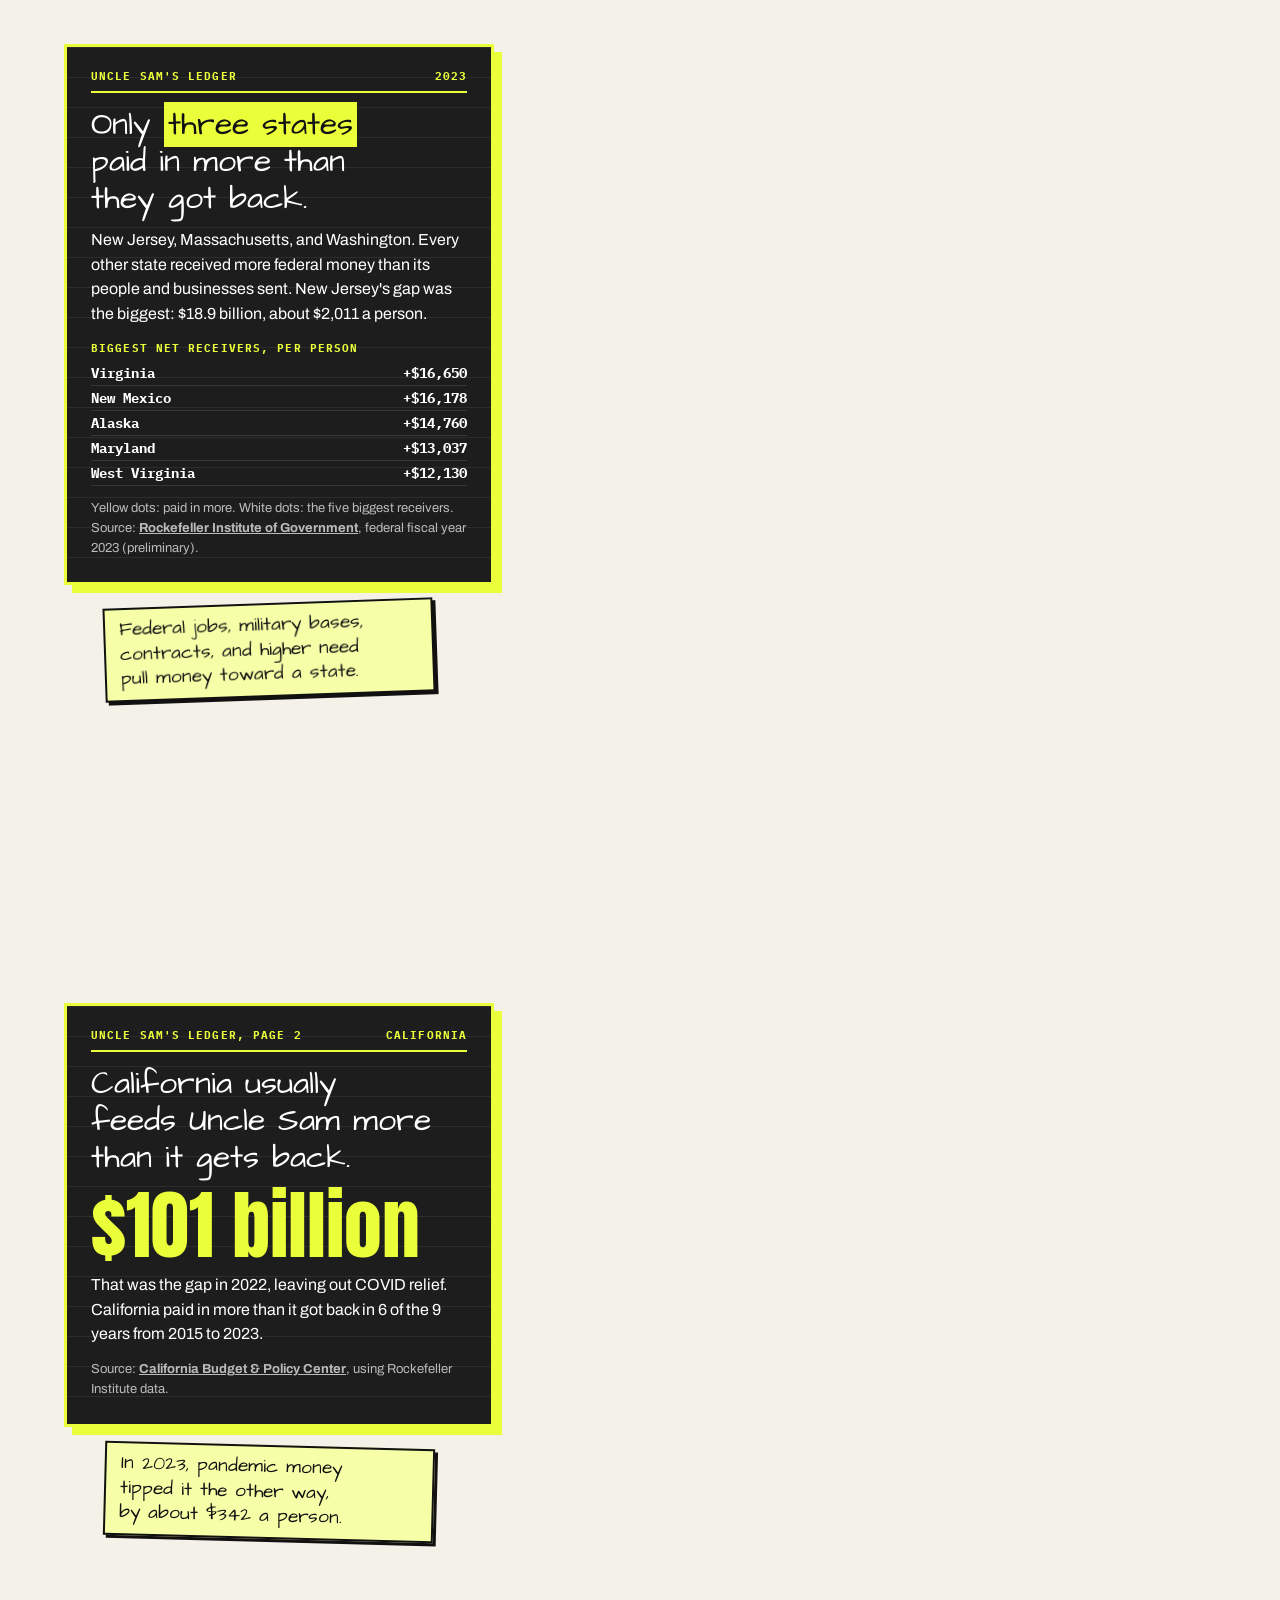
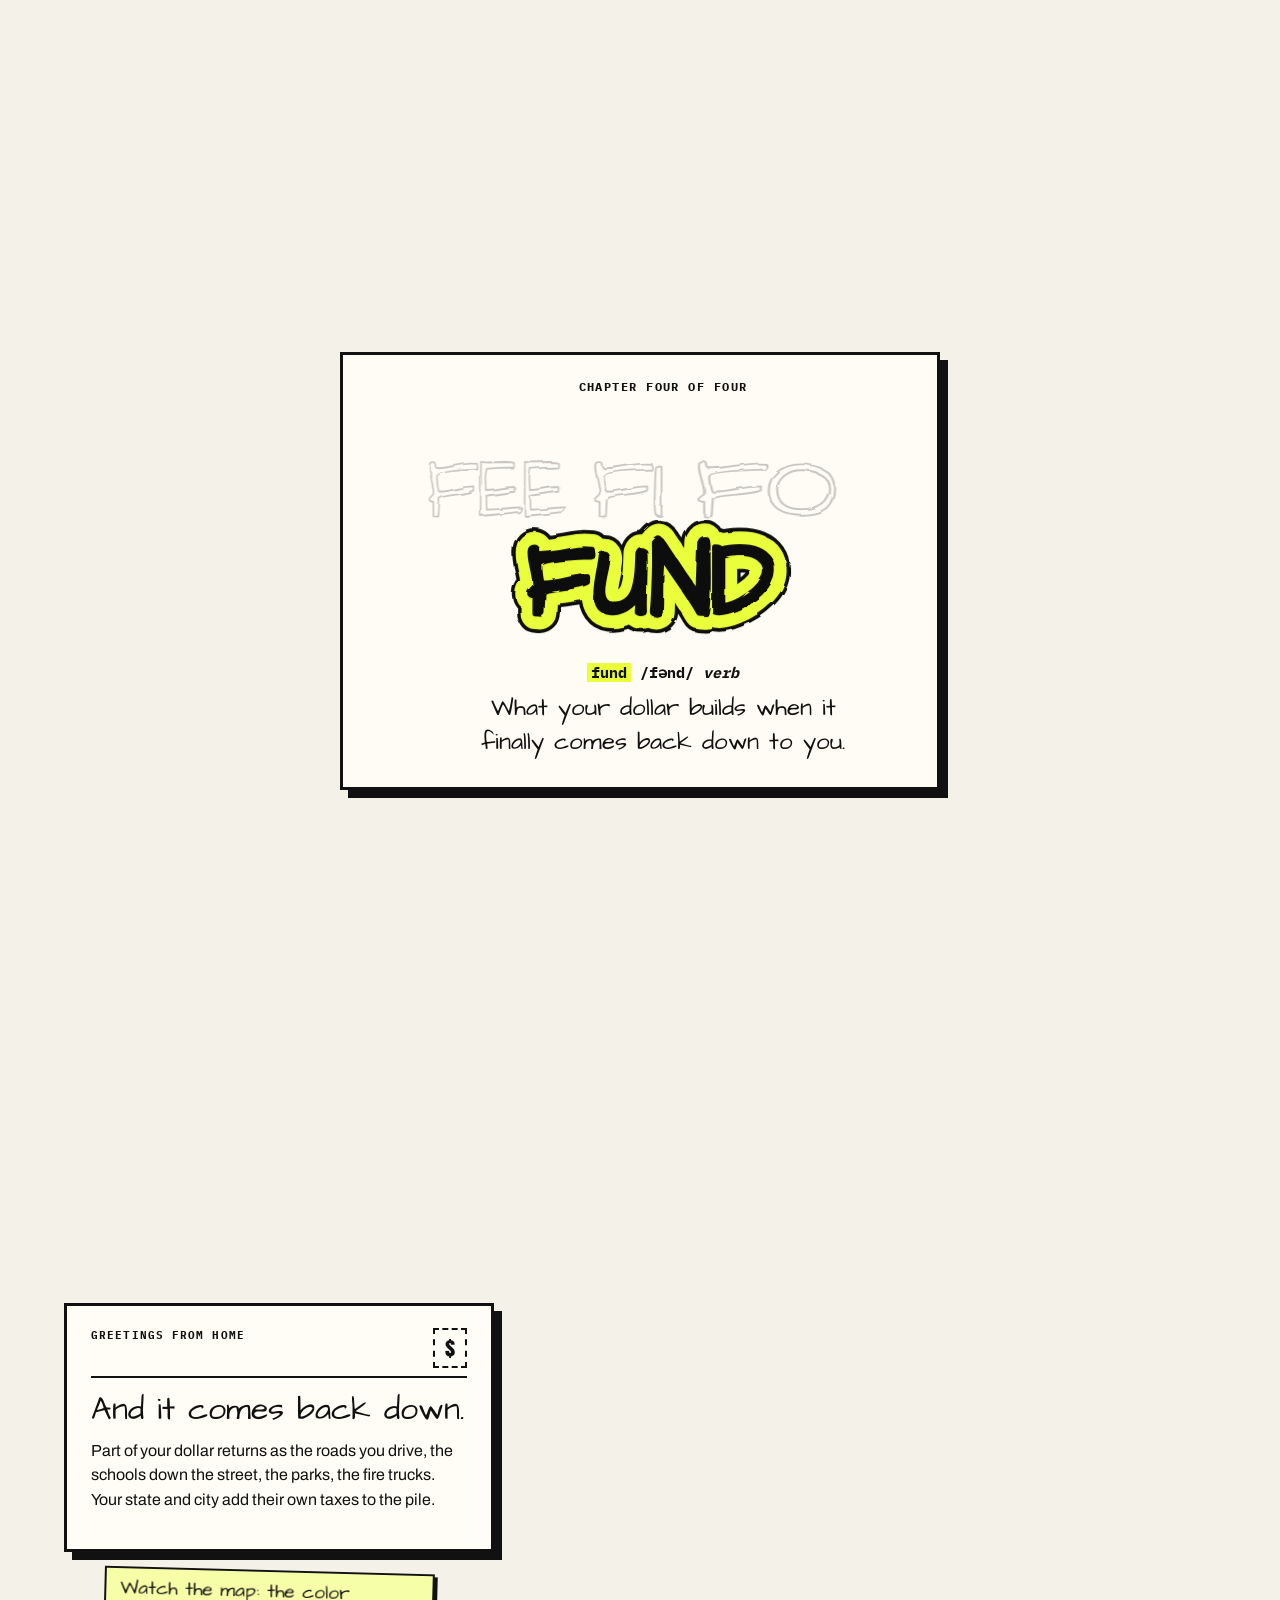
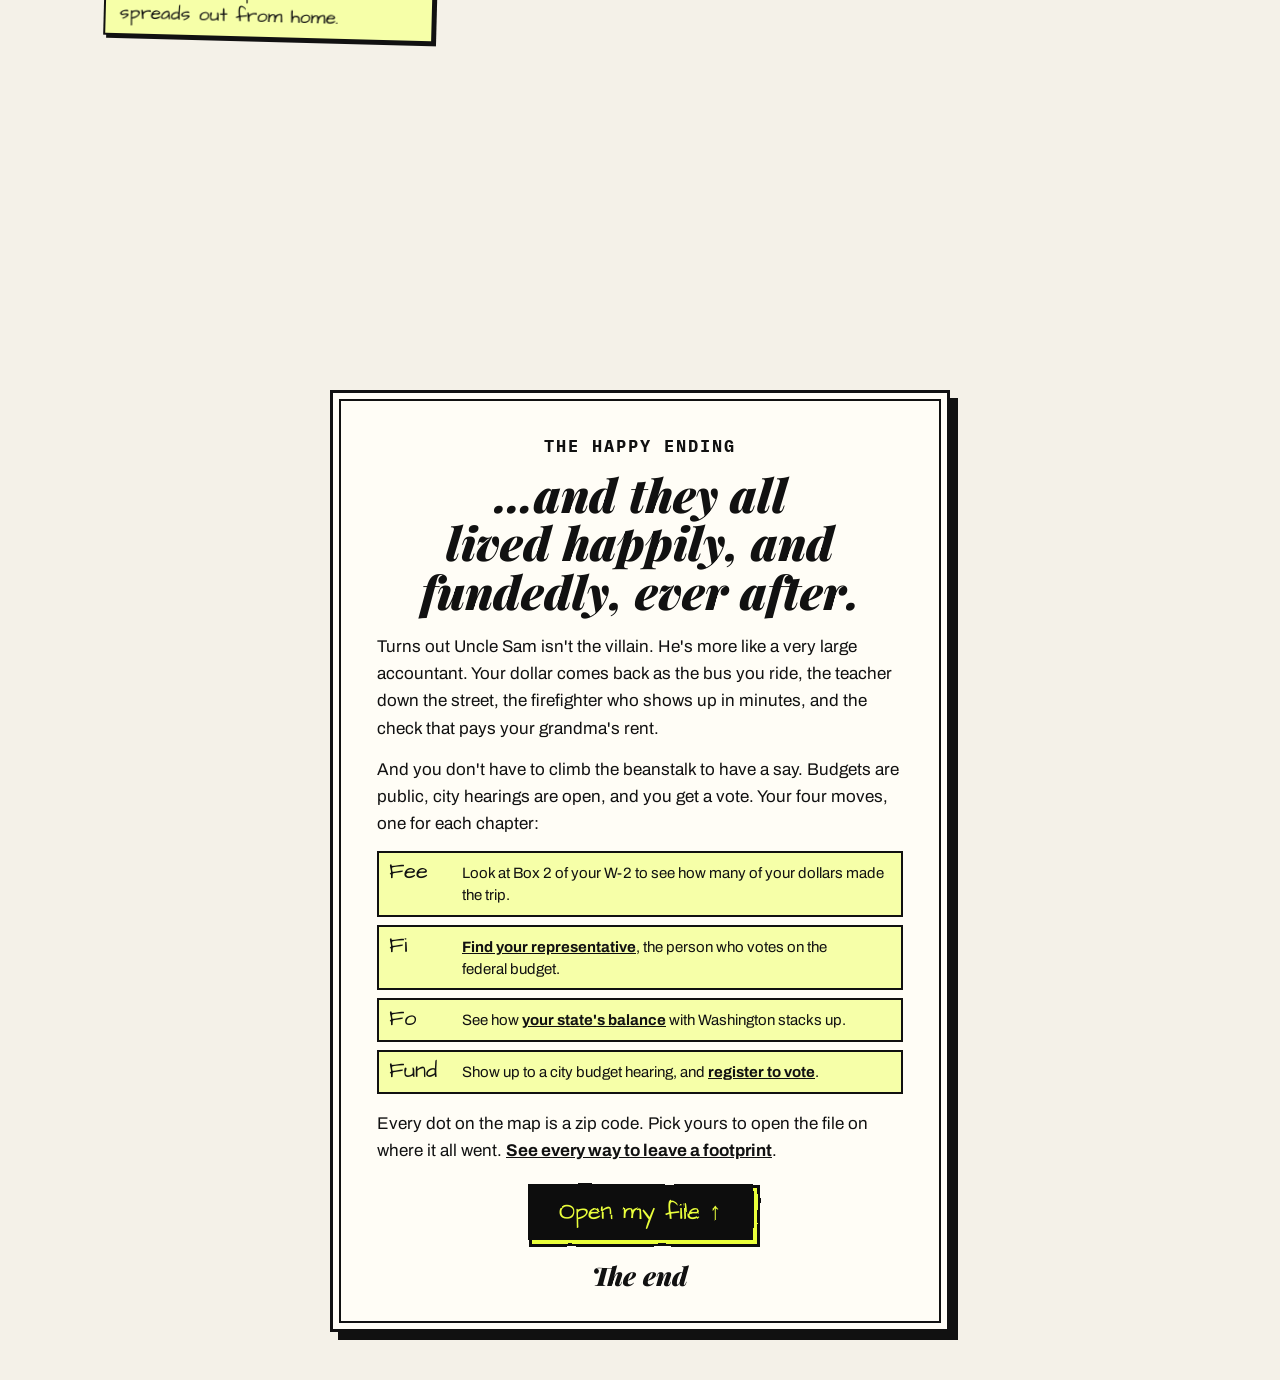
==== commit ad4cb0e0: "Landing: 'Type your zip or pick a spot on the map, and we'll tell you the tale of your taxes' Co-Aut" ====
--- a/index.html
+++ b/index.html
@@ -72,7 +72,7 @@
       </div>
 
       <form id="zip-form" class="zip-form" autocomplete="off">
-        <label for="zip" class="zip-label">Once upon a zip code&hellip; type yours or tap the map to see where your taxes went</label>
+        <label for="zip" class="zip-label">Type your zip or pick a spot on the map, and we&rsquo;ll tell you the tale of your taxes</label>
         <!-- the button sits between the label and the zip box, so it's never stuck at the bottom of the screen -->
         <button type="submit" id="go" class="go" disabled>Show me</button>
         <input id="zip" name="zip" inputmode="numeric" maxlength="5" placeholder="_____" aria-describedby="zip-readout">
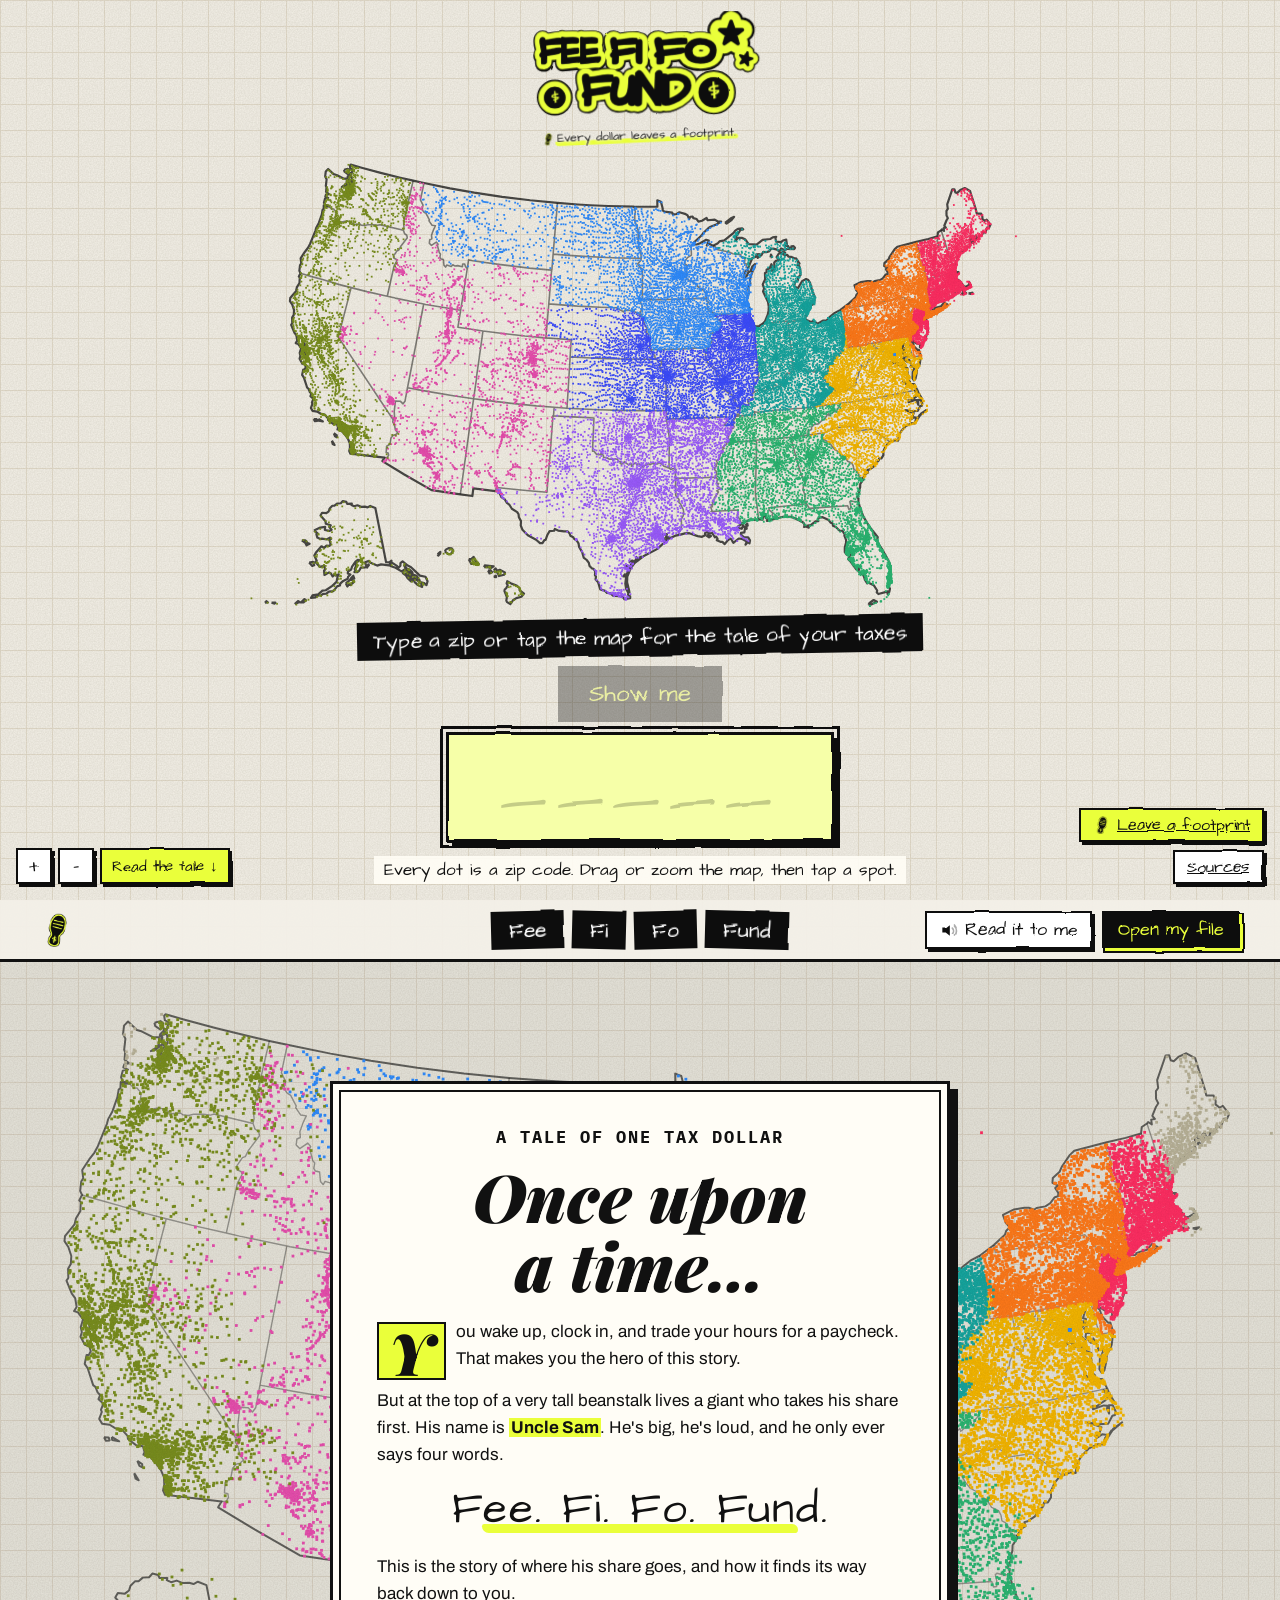
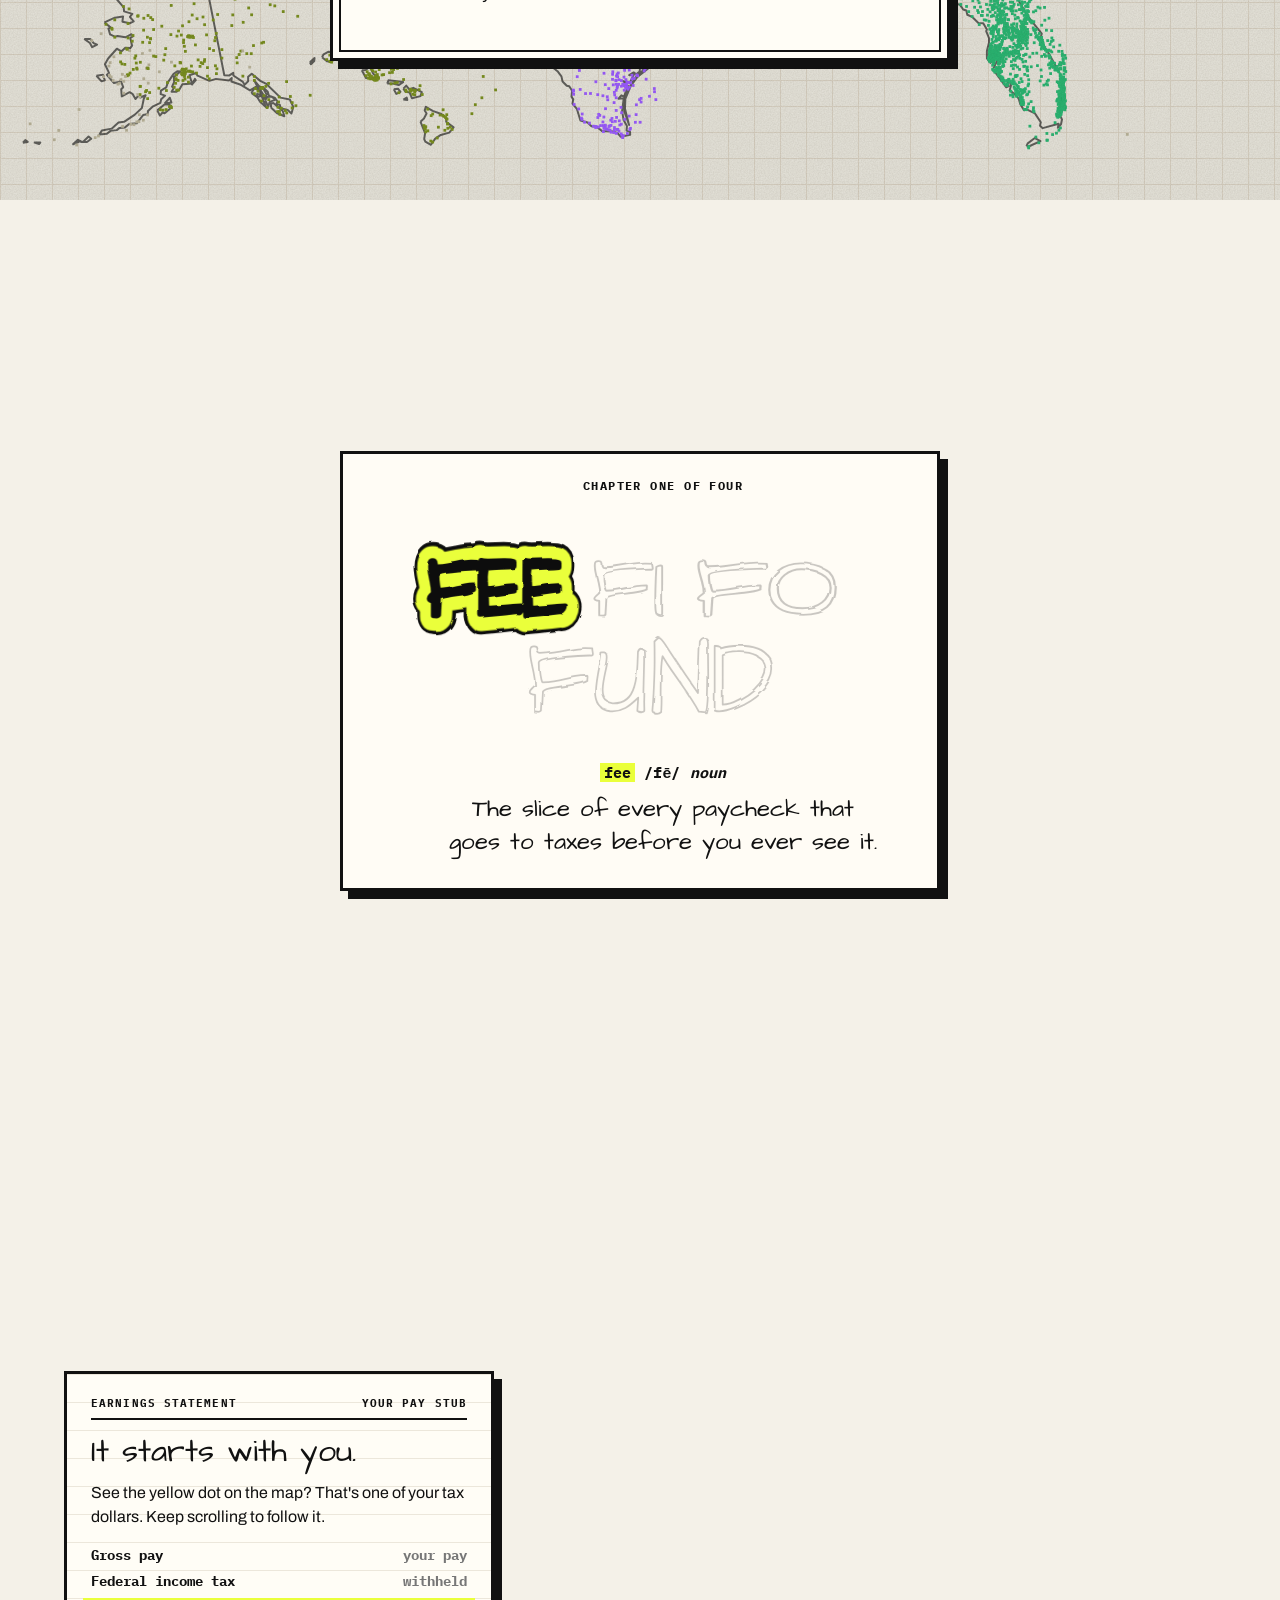
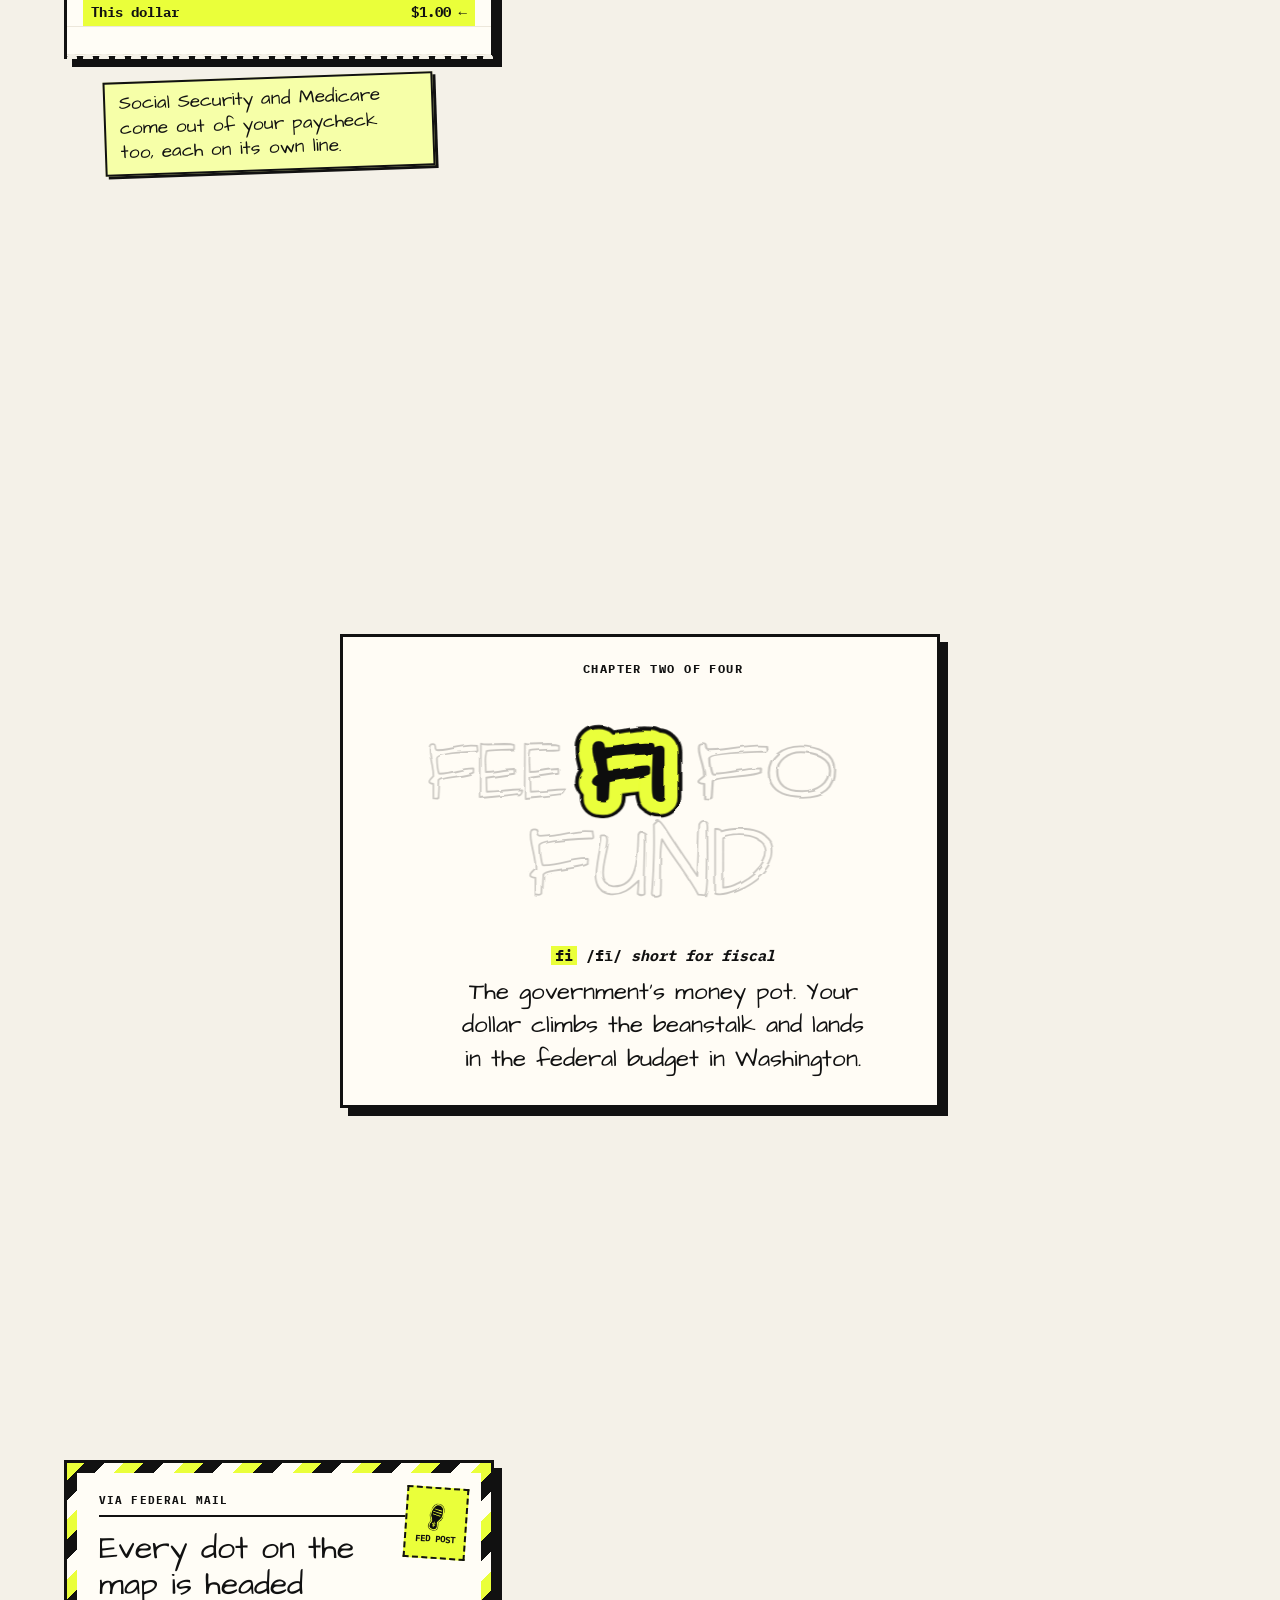
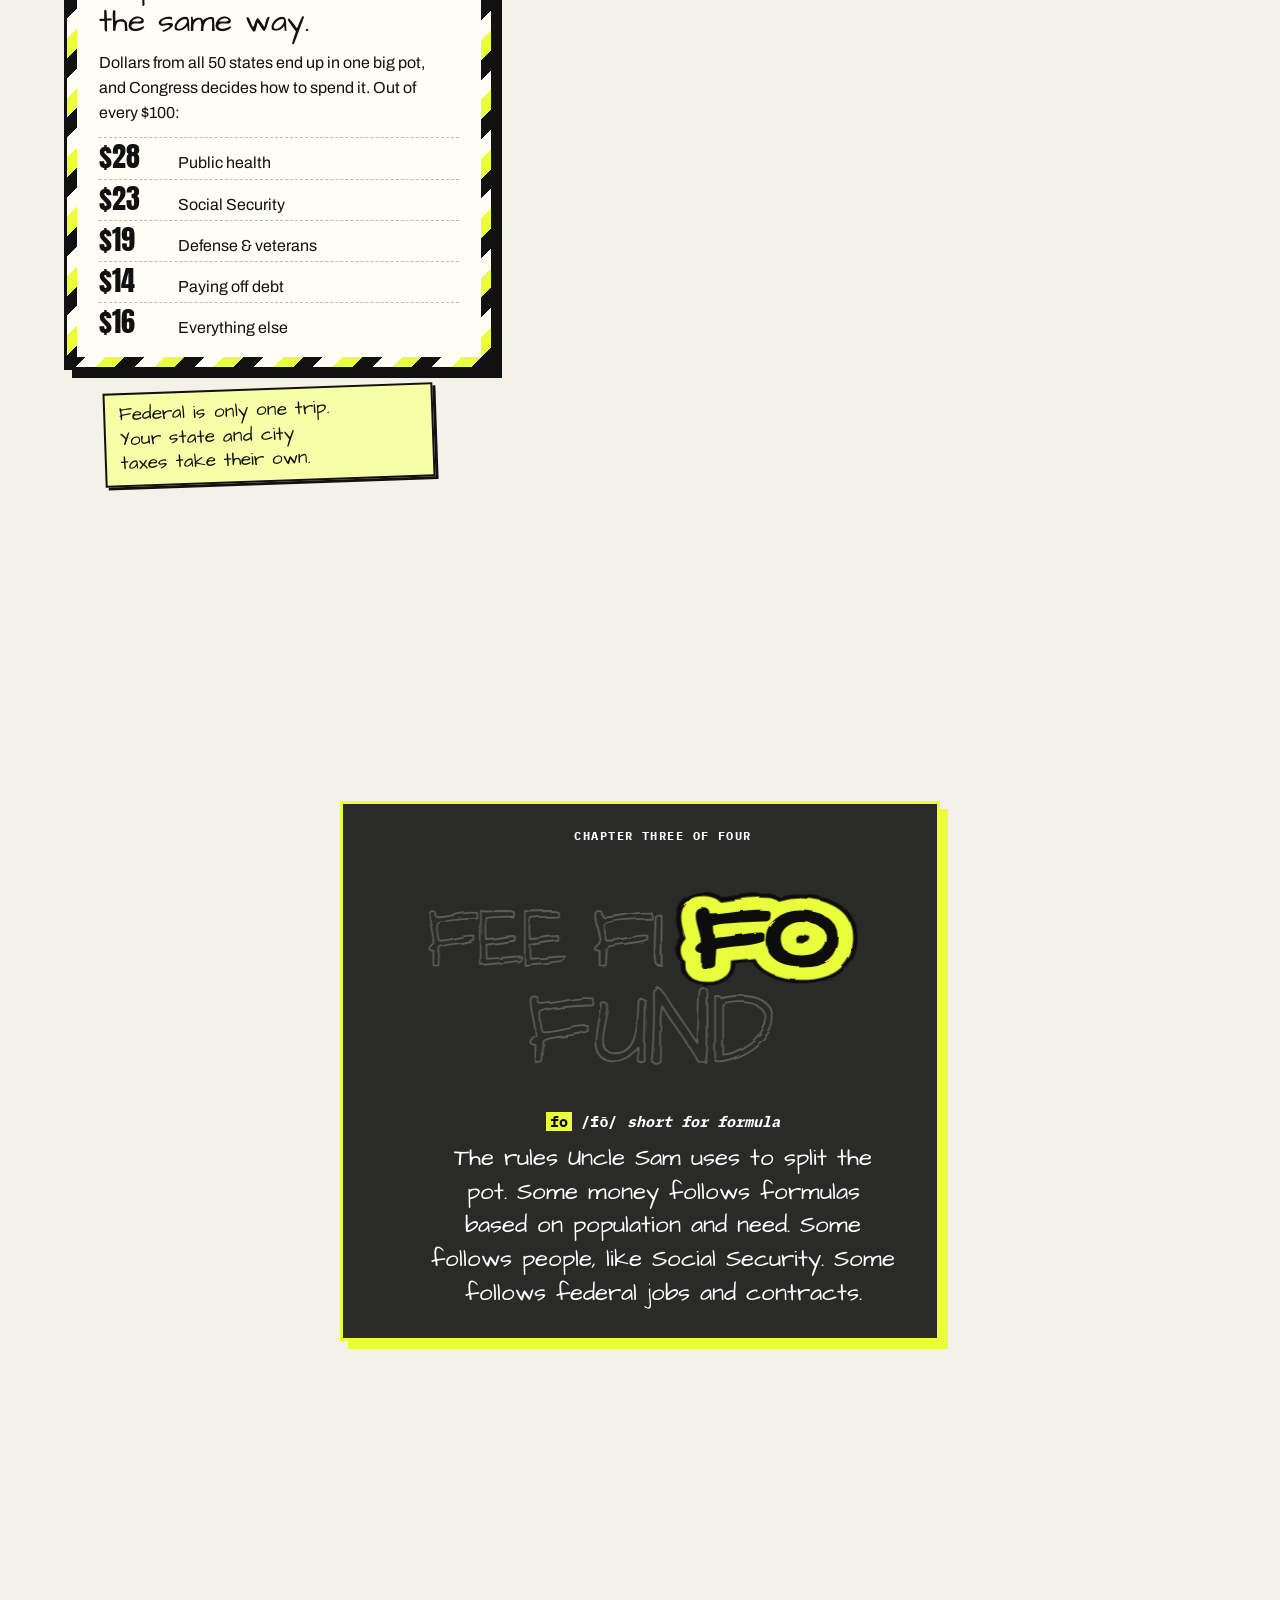
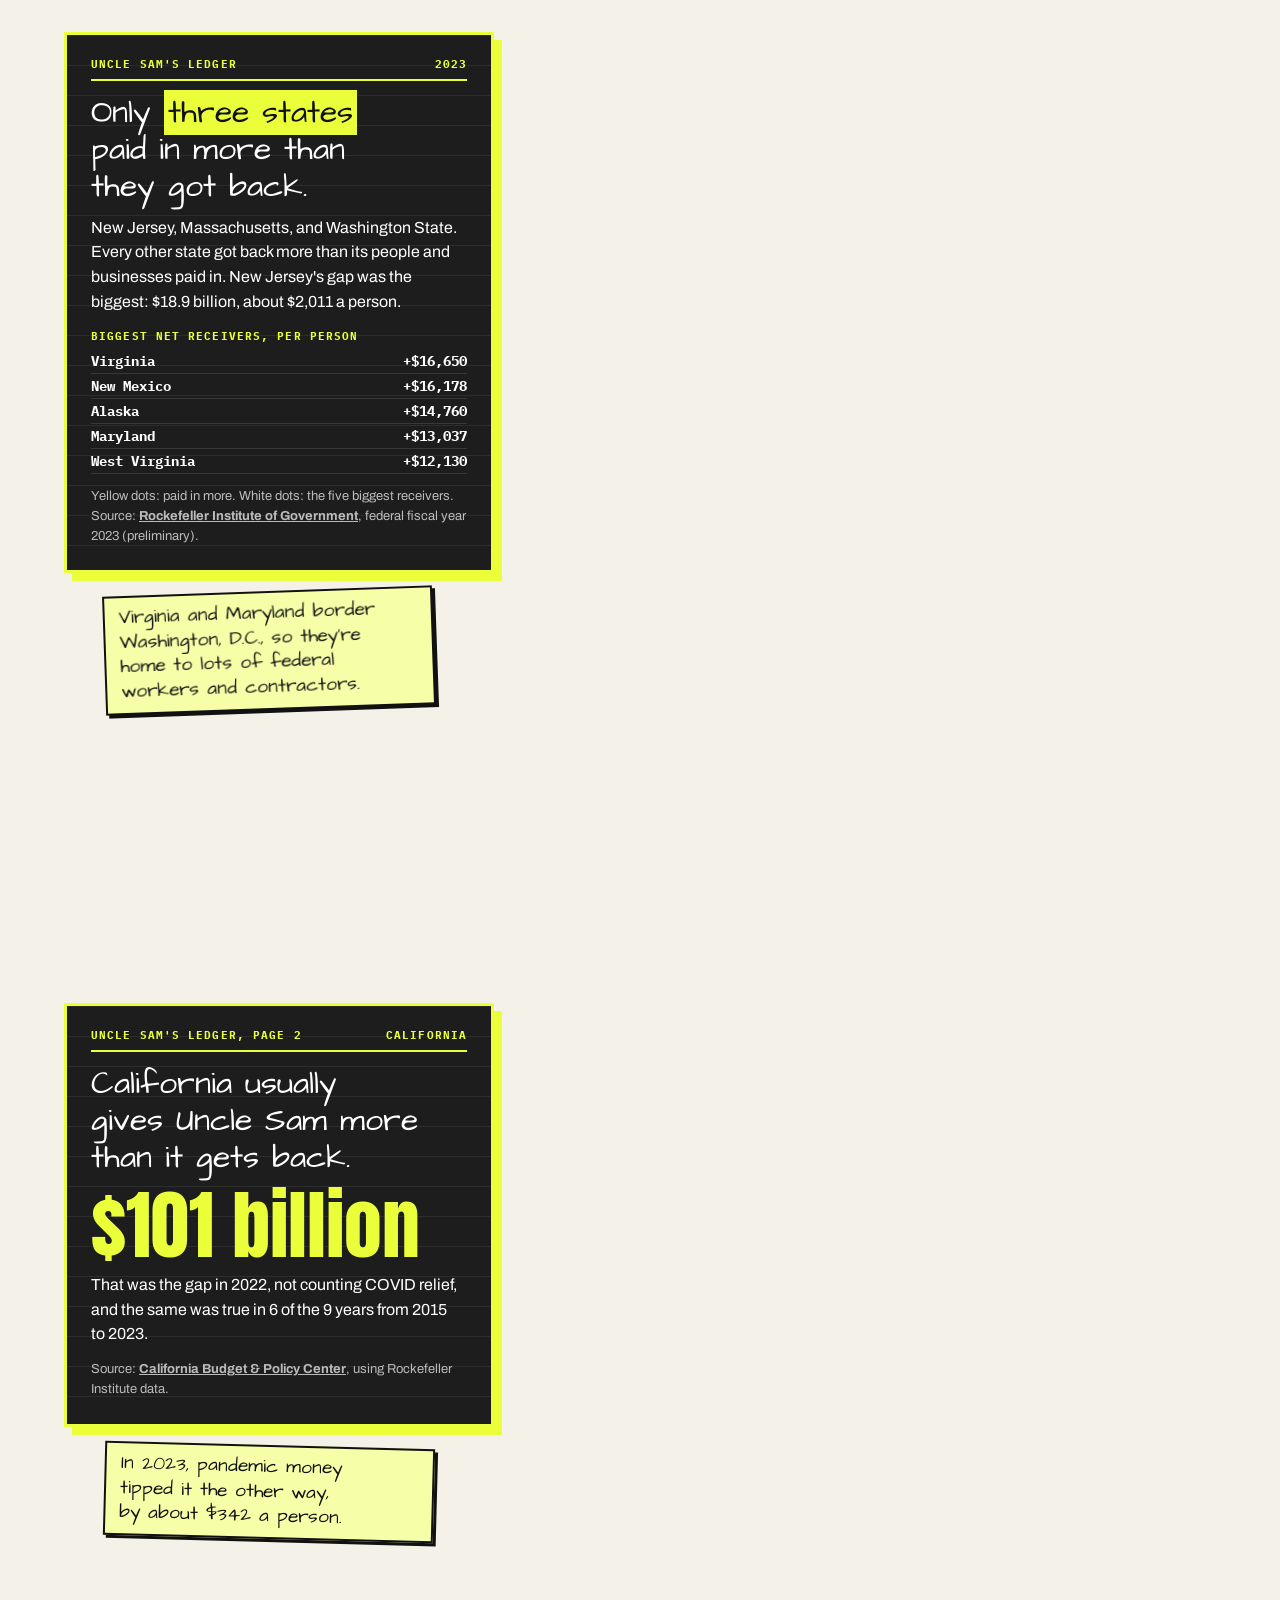
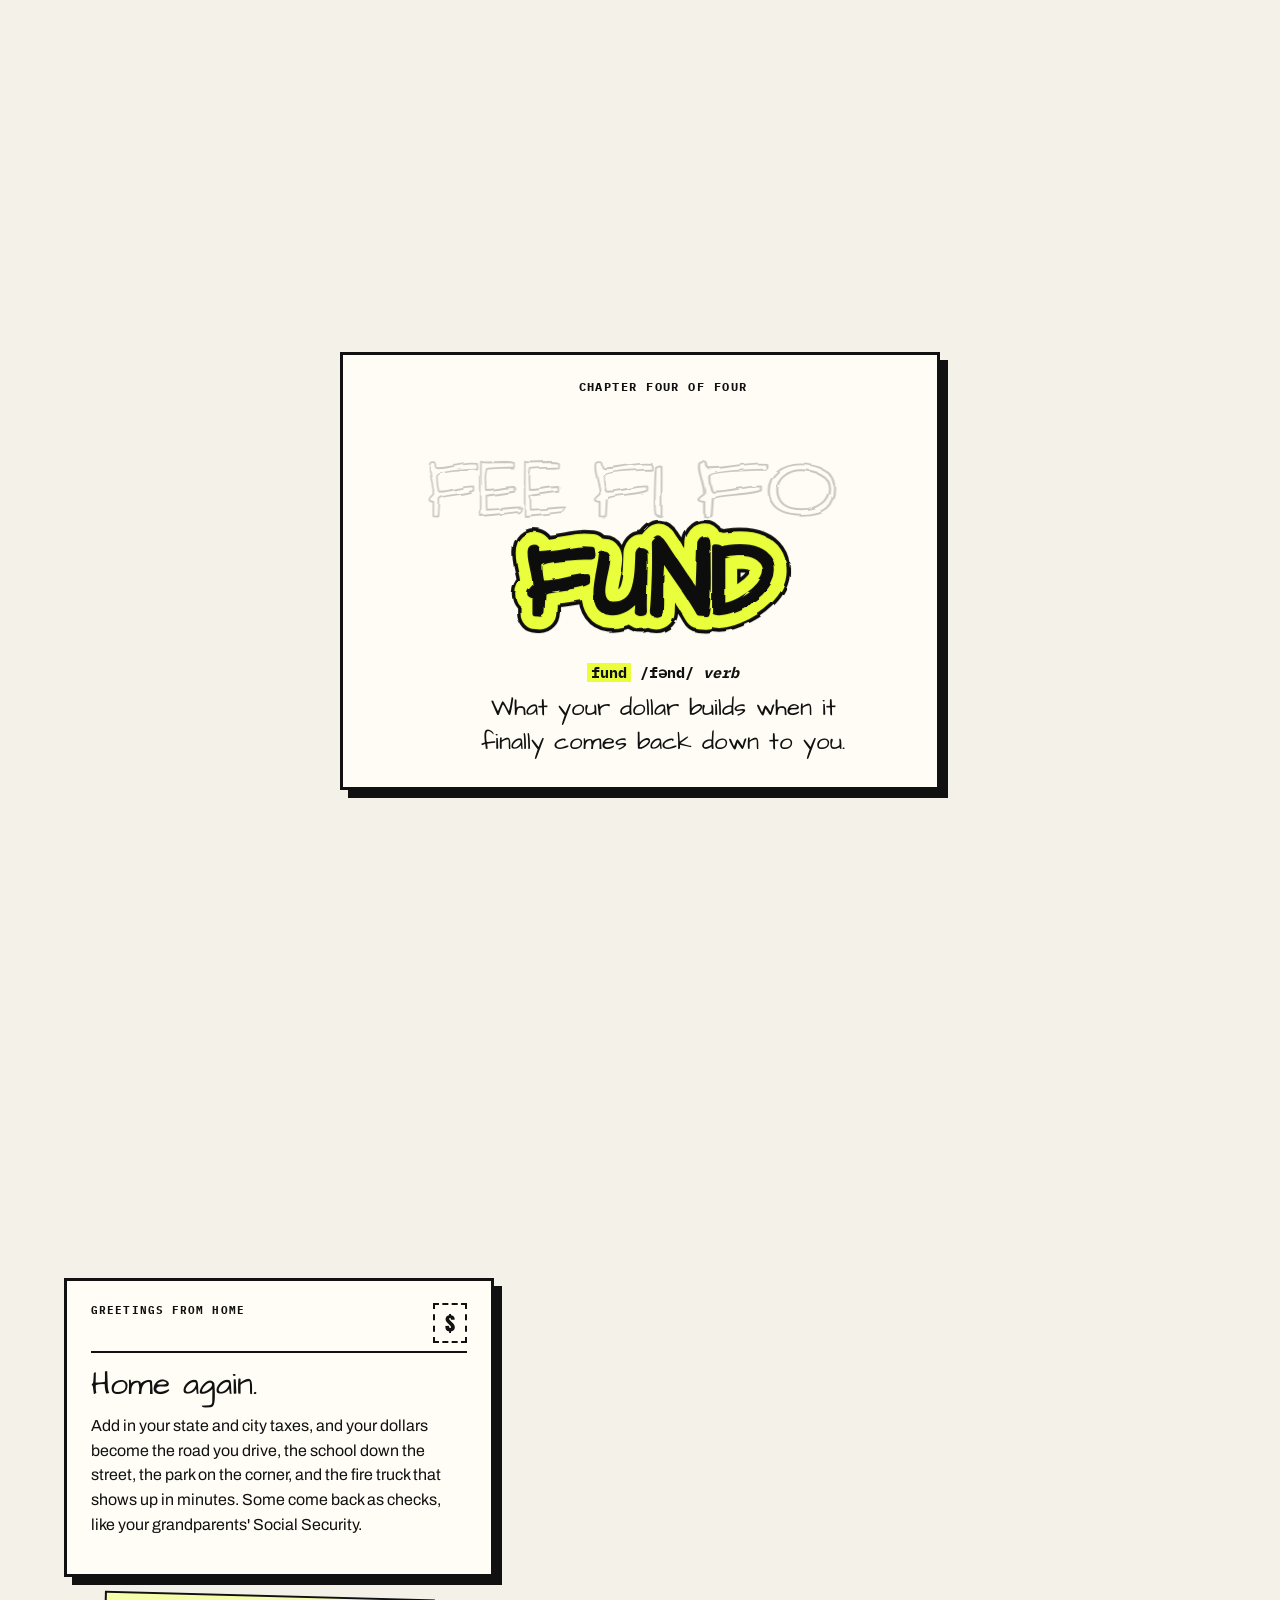
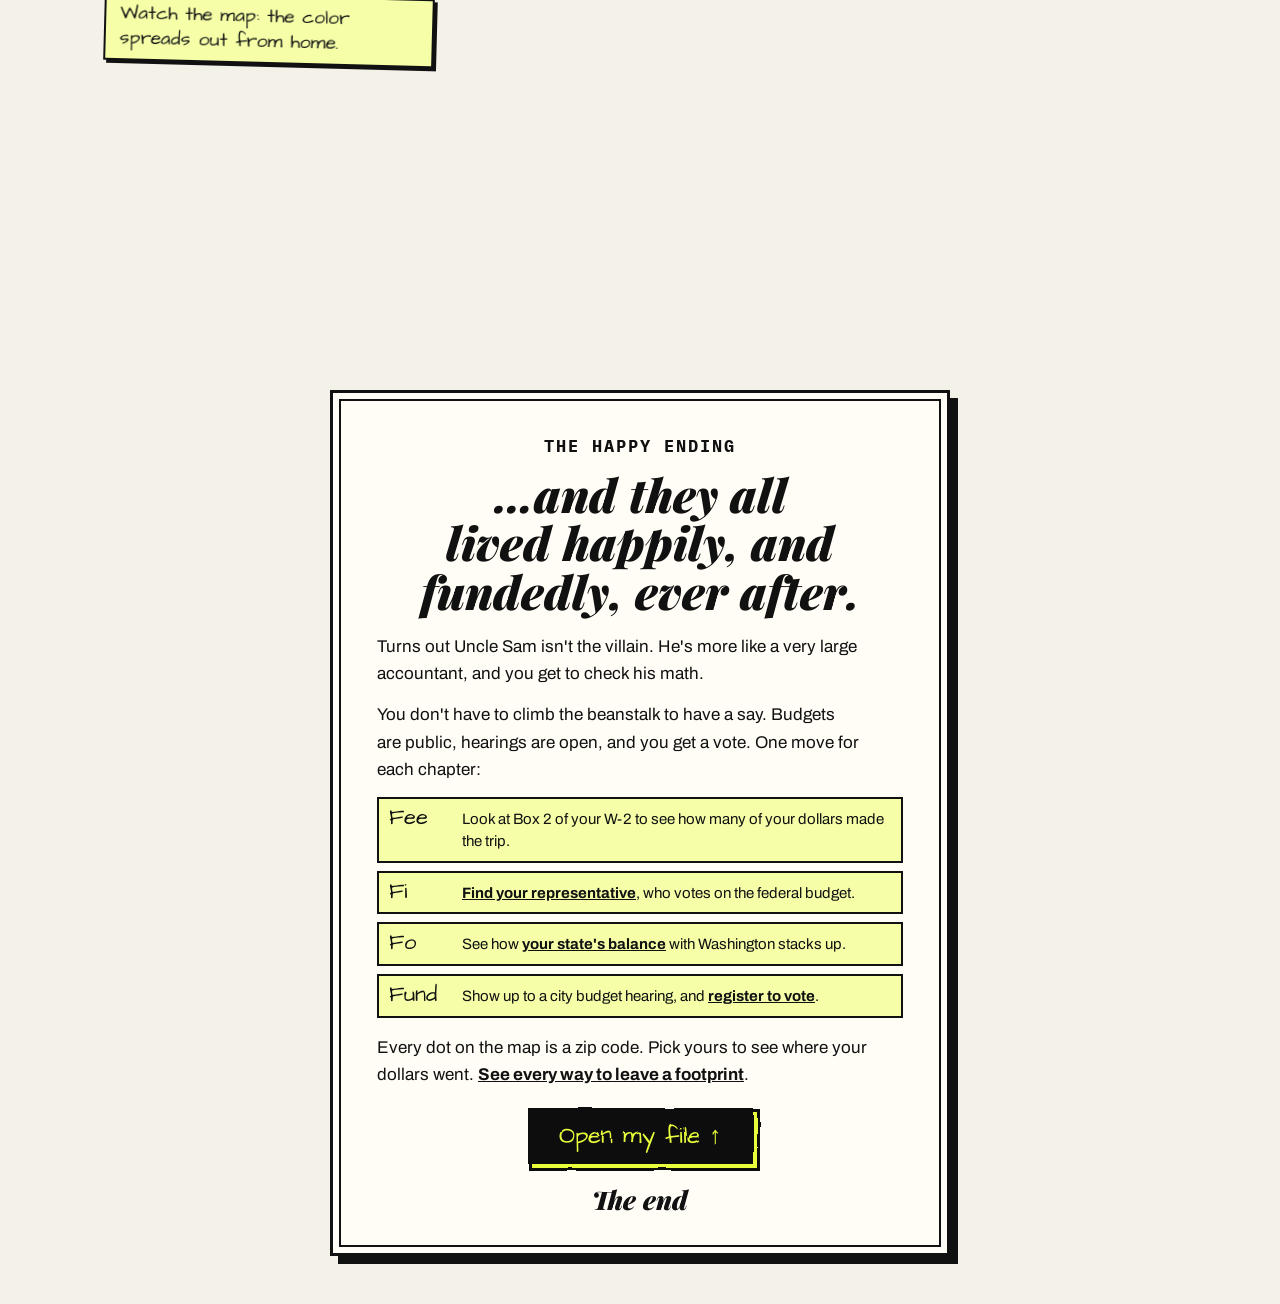
==== commit 8667dac4: "Tale copy edit, shorter landing line, and Kokoro recordings for Read it to me - Tightened the tale: " ====
--- a/index.html
+++ b/index.html
@@ -72,7 +72,7 @@
       </div>
 
       <form id="zip-form" class="zip-form" autocomplete="off">
-        <label for="zip" class="zip-label">Type your zip or pick a spot on the map, and we&rsquo;ll tell you the tale of your taxes</label>
+        <label for="zip" class="zip-label">Type a zip or tap the map for the tale of your taxes</label>
         <!-- the button sits between the label and the zip box, so it's never stuck at the bottom of the screen -->
         <button type="submit" id="go" class="go" disabled>Show me</button>
         <input id="zip" name="zip" inputmode="numeric" maxlength="5" placeholder="_____" aria-describedby="zip-readout">
@@ -121,47 +121,50 @@
     </div>
 
     <div class="story-steps">
+      <!-- Every element marked data-read is read aloud, in order (js/readaloud.js), and recorded by
+           scripts/make-audio.py. data-say replaces the words spoken; data-voice="sam" is Uncle Sam's voice.
+           If you change any of this text, run scripts/make-audio.py again so the recording matches. -->
 
       <div class="step step-open" id="once">
         <article class="storybook">
           <p class="opener-kicker">A tale of one tax dollar</p>
-          <h2 class="once">Once upon a time&hellip;</h2>
-          <p class="dropcap">You wake up, clock in, and trade your hours for a paycheck. That makes you the hero of this story.</p>
-          <p>But before your pay ever reaches you, a giant at the top of a very tall beanstalk takes his share. His name is <mark class="sam">Uncle Sam</mark>. He's big, he's loud, and he only ever says four words.</p>
-          <p class="chant">Fee. Fi. Fo. Fund.</p>
-          <p>This is the story of where his share goes, and how it finds its way back down to you.</p>
+          <h2 class="once" data-read>Once upon a time&hellip;</h2>
+          <p class="dropcap" data-read>You wake up, clock in, and trade your hours for a paycheck. That makes you the hero of this story.</p>
+          <p data-read>But at the top of a very tall beanstalk lives a giant who takes his share first. His name is <mark class="sam">Uncle Sam</mark>. He's big, he's loud, and he only ever says four words.</p>
+          <p class="chant" data-read data-voice="sam">Fee. Fi. Fo. Fund.</p>
+          <p data-read>This is the story of where his share goes, and how it finds its way back down to you.</p>
         </article>
       </div>
 
       <div class="step step-open" id="fee">
         <div class="opener">
           <p class="opener-kicker">Chapter one of four</p>
-          <h2 class="chapter-word">Fee</h2>
+          <h2 class="chapter-word" data-read data-say="Fee!" data-voice="sam">Fee</h2>
           <p class="def"><b>fee</b> /f&#275;/ <i>noun</i></p>
-          <p class="def-text">The slice of every paycheck that goes to taxes before you ever see it.</p>
+          <p class="def-text" data-read>The slice of every paycheck that goes to taxes before you ever see it.</p>
         </div>
       </div>
 
       <div class="step">
         <article class="scard stub">
           <p class="scard-kicker"><span>Earnings statement</span><span>Your pay stub</span></p>
-          <h3>It starts with you.</h3>
-          <p>Before your pay reaches your account, a slice is withheld for federal taxes. That yellow dot is one of your dollars. Keep scrolling and follow it.</p>
+          <h3 data-read>It starts with you.</h3>
+          <p data-read>See the yellow dot on the map? That's one of your tax dollars. Keep scrolling to follow it.</p>
           <dl class="stub-rows">
             <div><dt>Gross pay</dt><dd>your pay</dd></div>
             <div><dt>Federal income tax</dt><dd>withheld</dd></div>
             <div class="hl"><dt>This dollar</dt><dd>$1.00 &larr;</dd></div>
           </dl>
         </article>
-        <p class="snote">Box 2 on your W-2 is how many of your dollars took this trip last year.</p>
+        <p class="snote" data-read>Social Security and Medicare come out of your paycheck too, each on its own line.</p>
       </div>
 
       <div class="step step-open" id="fi">
         <div class="opener">
           <p class="opener-kicker">Chapter two of four</p>
-          <h2 class="chapter-word">Fi</h2>
+          <h2 class="chapter-word" data-read data-say="Fi!" data-voice="sam">Fi</h2>
           <p class="def"><b>fi</b> /f&#299;/ <i>short for fiscal</i></p>
-          <p class="def-text">The government's money pot. Your dollar climbs the beanstalk and joins the federal budget in Washington.</p>
+          <p class="def-text" data-read>The government's money pot. Your dollar climbs the beanstalk and lands in the federal budget in Washington.</p>
         </div>
       </div>
 
@@ -170,30 +173,30 @@
           <div class="airmail-inner">
             <span class="stamp-box" aria-hidden="true"><img src="assets/icons/icon-192.png" alt=""><span>Fed post</span></span>
             <p class="scard-kicker"><span>Via federal mail</span></p>
-            <h3>Every dot on the map is headed the same way.</h3>
-            <p>Dollars from all 50 states pile up in Washington. Congress decides how the whole pile is spent. Out of every $100:</p>
-            <ul class="per100" id="per100"></ul>
+            <h3 data-read>Every dot on the map is headed the same way.</h3>
+            <p data-read>Dollars from all 50 states end up in one big pot, and Congress decides how to spend it. Out of every $100:</p>
+            <ul class="per100" id="per100" data-read></ul>
           </div>
         </article>
-        <p class="snote">Federal is only one trip. Your state and city taxes take their own.</p>
+        <p class="snote" data-read>Federal is only one trip. Your state and city taxes take their own.</p>
       </div>
 
       <div class="step step-open step-dark" id="fo">
         <div class="opener">
           <p class="opener-kicker">Chapter three of four</p>
-          <h2 class="chapter-word">Fo</h2>
+          <h2 class="chapter-word" data-read data-say="Fo!" data-voice="sam">Fo</h2>
           <p class="def"><b>fo</b> /f&#333;/ <i>short for formula</i></p>
-          <p class="def-text">The rules Uncle Sam uses to split the pile. Some money follows formulas based on population and need. Some follows people, like Social Security. Some follows federal jobs and contracts.</p>
+          <p class="def-text" data-read>The rules Uncle Sam uses to split the pot. Some money follows formulas based on population and need. Some follows people, like Social Security. Some follows federal jobs and contracts.</p>
         </div>
       </div>
 
       <div class="step">
         <article class="scard ledger">
           <p class="scard-kicker"><span>Uncle Sam's ledger</span><span>2023</span></p>
-          <h3>Only <mark>three states</mark> paid in more than they got back.</h3>
-          <p>New Jersey, Massachusetts, and Washington. Every other state received more federal money than its people and businesses sent. New Jersey's gap was the biggest: $18.9 billion, about $2,011 a person.</p>
+          <h3 data-read>Only <mark>three states</mark> paid in more than they got back.</h3>
+          <p data-read>New Jersey, Massachusetts, and Washington State. Every other state got back more than its people and businesses paid in. New Jersey's gap was the biggest: $18.9 billion, about $2,011 a person.</p>
           <p class="ledger-head">Biggest net receivers, per person</p>
-          <dl class="ledger-rows">
+          <dl class="ledger-rows" data-read data-say="The biggest receivers, per person: Virginia, $16,650. New Mexico, $16,178. Alaska, $14,760. Maryland, $13,037. And West Virginia, $12,130.">
             <div><dt>Virginia</dt><dd>+$16,650</dd></div>
             <div><dt>New Mexico</dt><dd>+$16,178</dd></div>
             <div><dt>Alaska</dt><dd>+$14,760</dd></div>
@@ -202,53 +205,53 @@
           </dl>
           <p class="scard-src">Yellow dots: paid in more. White dots: the five biggest receivers. Source: <a href="https://rockinst.org/?p=37556" target="_blank" rel="noopener">Rockefeller Institute of Government</a>, federal fiscal year 2023 (preliminary).</p>
         </article>
-        <p class="snote">Federal jobs, military bases, contracts, and higher need pull money toward a state.</p>
+        <p class="snote" data-read>Virginia and Maryland border Washington, D.C., so they're home to lots of federal workers and contractors.</p>
       </div>
 
       <div class="step">
         <article class="scard ledger">
           <p class="scard-kicker"><span>Uncle Sam's ledger, page 2</span><span>California</span></p>
-          <h3>California usually feeds Uncle Sam more than it gets back.</h3>
-          <p class="big-num">$101 billion</p>
-          <p>That was the gap in 2022, leaving out COVID relief. California paid in more than it got back in 6 of the 9 years from 2015 to 2023.</p>
+          <h3 data-read>California usually gives Uncle Sam more than it gets back.</h3>
+          <p class="big-num" data-read data-say="101 billion dollars.">$101 billion</p>
+          <p data-read>That was the gap in 2022, not counting COVID relief, and the same was true in 6 of the 9 years from 2015 to 2023.</p>
           <p class="scard-src">Source: <a href="https://calbudgetcenter.org/resources/is-california-a-donor-state-heres-how-much-it-pays-to-the-feds-vs-what-it-gets-back/" target="_blank" rel="noopener">California Budget &amp; Policy Center</a>, using Rockefeller Institute data.</p>
         </article>
-        <p class="snote">In 2023, pandemic money tipped it the other way, by about $342 a person.</p>
+        <p class="snote" data-read>In 2023, pandemic money tipped it the other way, by about $342 a person.</p>
       </div>
 
       <div class="step step-open" id="fund">
         <div class="opener">
           <p class="opener-kicker">Chapter four of four</p>
-          <h2 class="chapter-word">Fund</h2>
+          <h2 class="chapter-word" data-read data-say="Fund!" data-voice="sam">Fund</h2>
           <p class="def"><b>fund</b> /f&#601;nd/ <i>verb</i></p>
-          <p class="def-text">What your dollar builds when it finally comes back down to you.</p>
+          <p class="def-text" data-read>What your dollar builds when it finally comes back down to you.</p>
         </div>
       </div>
 
       <div class="step step-end">
         <article class="scard postcard">
           <p class="scard-kicker"><span>Greetings from home</span><span class="postmark" aria-hidden="true">$</span></p>
-          <h3>And it comes back down.</h3>
-          <p>Part of your dollar returns as the roads you drive, the schools down the street, the parks, the fire trucks. Your state and city add their own taxes to the pile.</p>
-        </article>
-        <p class="snote">Watch the map: the color spreads out from home.</p>
+          <h3 data-read>Home again.</h3>
+          <p data-read>Add in your state and city taxes, and your dollars become the road you drive, the school down the street, the park on the corner, and the fire truck that shows up in minutes. Some come back as checks, like your grandparents' Social Security.</p>
+        </article>
+        <p class="snote" data-read>Watch the map: the color spreads out from home.</p>
       </div>
 
       <div class="step step-open step-end" id="the-end">
         <article class="storybook ending">
           <p class="opener-kicker">The happy ending</p>
-          <h2 class="once">&hellip;and they all lived happily, and fundedly, ever after.</h2>
-          <p>Turns out Uncle Sam isn't the villain. He's more like a very large accountant. Your dollar comes back as the bus you ride, the teacher down the street, the firefighter who shows up in minutes, and the check that pays your grandma's rent.</p>
-          <p>And you don't have to climb the beanstalk to have a say. Budgets are public, city hearings are open, and you get a vote. Your four moves, one for each chapter:</p>
+          <h2 class="once" data-read>&hellip;and they all lived happily, and fundedly, ever after.</h2>
+          <p data-read>Turns out Uncle Sam isn't the villain. He's more like a very large accountant, and you get to check his math.</p>
+          <p data-read>You don't have to climb the beanstalk to have a say. Budgets are public, hearings are open, and you get a vote. One move for each chapter:</p>
           <ol class="end-list">
-            <li><b>Fee</b><span>Look at Box 2 of your W-2 to see how many of your dollars made the trip.</span></li>
-            <li><b>Fi</b><span><a href="https://www.house.gov/representatives/find-your-representative" target="_blank" rel="noopener">Find your representative</a>, the person who votes on the federal budget.</span></li>
-            <li><b>Fo</b><span>See how <a href="https://rockinst.org/?p=37556" target="_blank" rel="noopener">your state's balance</a> with Washington stacks up.</span></li>
-            <li><b>Fund</b><span>Show up to a city budget hearing, and <a href="https://vote.gov/" target="_blank" rel="noopener">register to vote</a>.</span></li>
+            <li data-read><b>Fee<span class="sr-only">:</span></b><span>Look at Box 2 of your W-2 to see how many of your dollars made the trip.</span></li>
+            <li data-read><b>Fi<span class="sr-only">:</span></b><span><a href="https://www.house.gov/representatives/find-your-representative" target="_blank" rel="noopener">Find your representative</a>, who votes on the federal budget.</span></li>
+            <li data-read><b>Fo<span class="sr-only">:</span></b><span>See how <a href="https://rockinst.org/?p=37556" target="_blank" rel="noopener">your state's balance</a> with Washington stacks up.</span></li>
+            <li data-read><b>Fund<span class="sr-only">:</span></b><span>Show up to a city budget hearing, and <a href="https://vote.gov/" target="_blank" rel="noopener">register to vote</a>.</span></li>
           </ol>
-          <p>Every dot on the map is a zip code. Pick yours to open the file on where it all went. <a href="footprint.html">See every way to leave a footprint</a>.</p>
+          <p data-read>Every dot on the map is a zip code. Pick yours to see where your dollars went. <a href="footprint.html">See every way to leave a footprint</a>.</p>
           <button type="button" class="go story-cta" id="story-cta">Open my file &uarr;</button>
-          <p class="the-end" aria-hidden="true">The end</p>
+          <p class="the-end" aria-hidden="true" data-read data-say="The end.">The end</p>
         </article>
       </div>
 
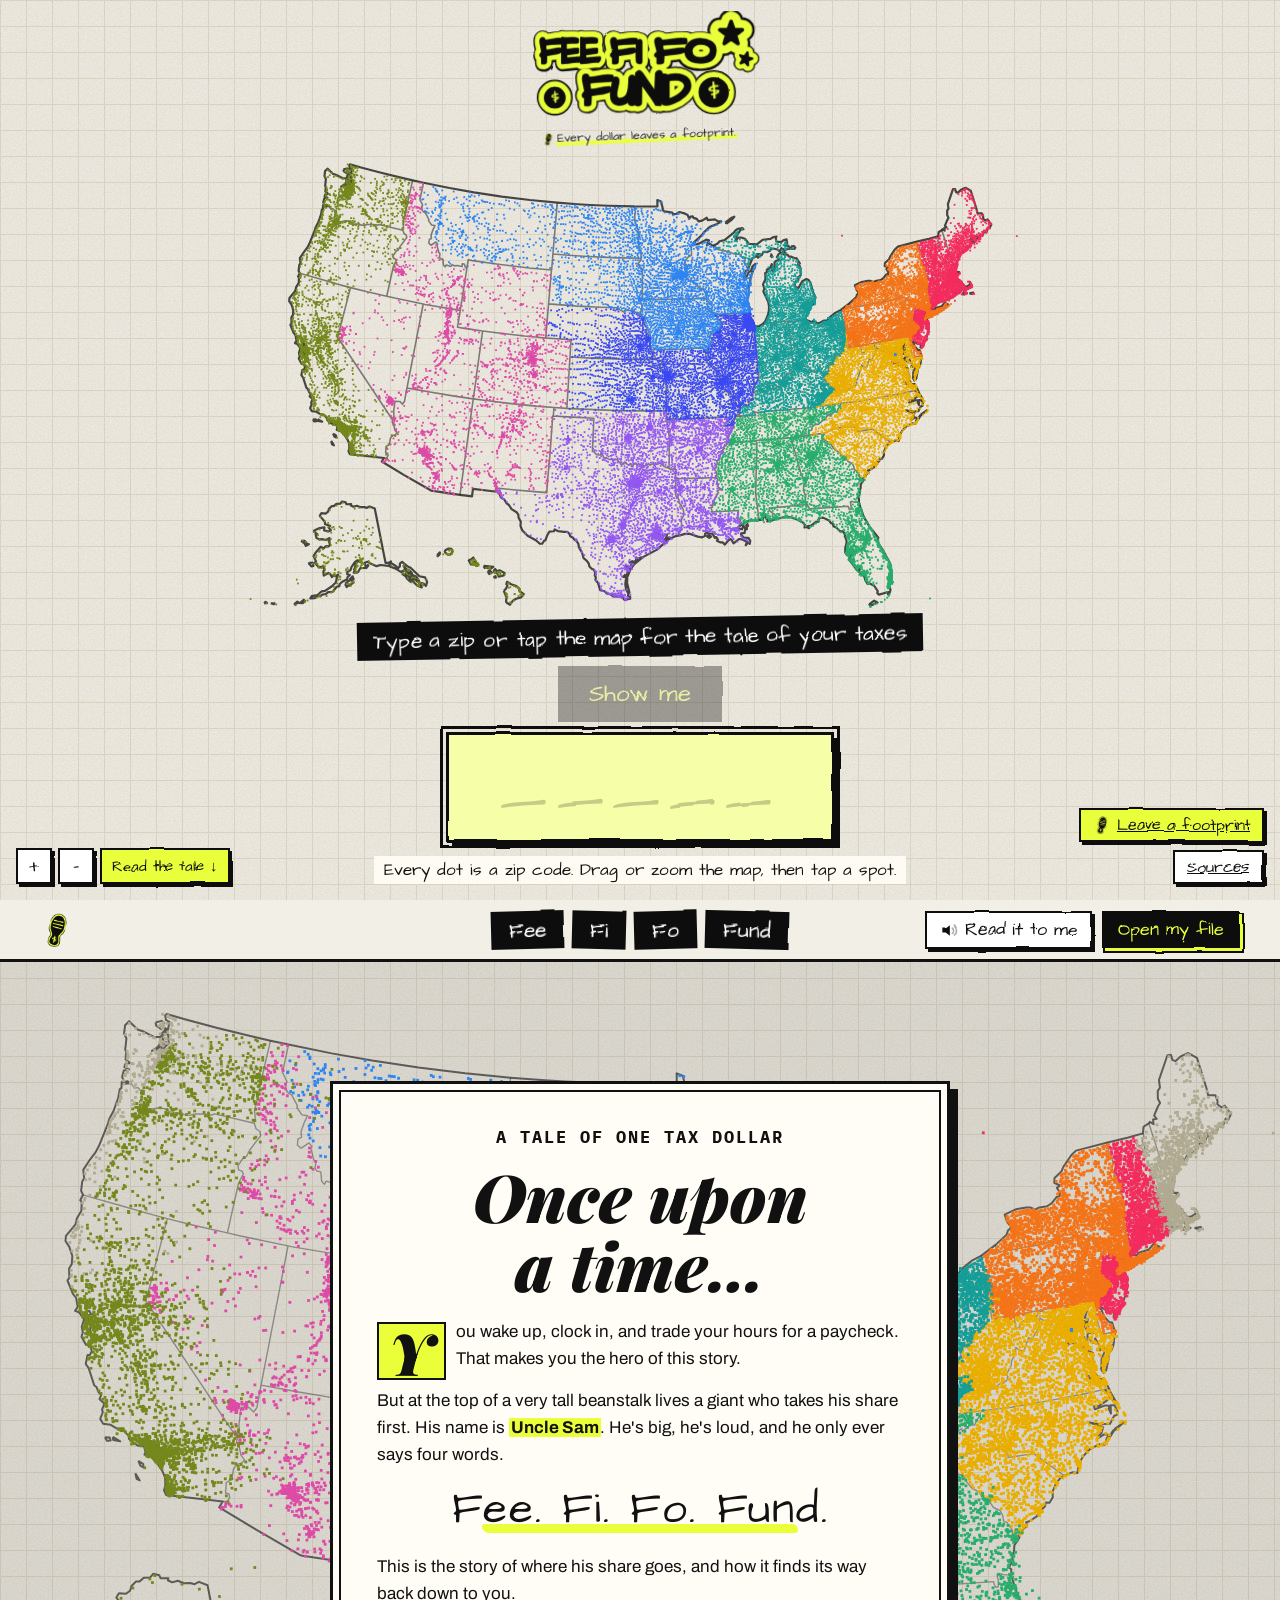
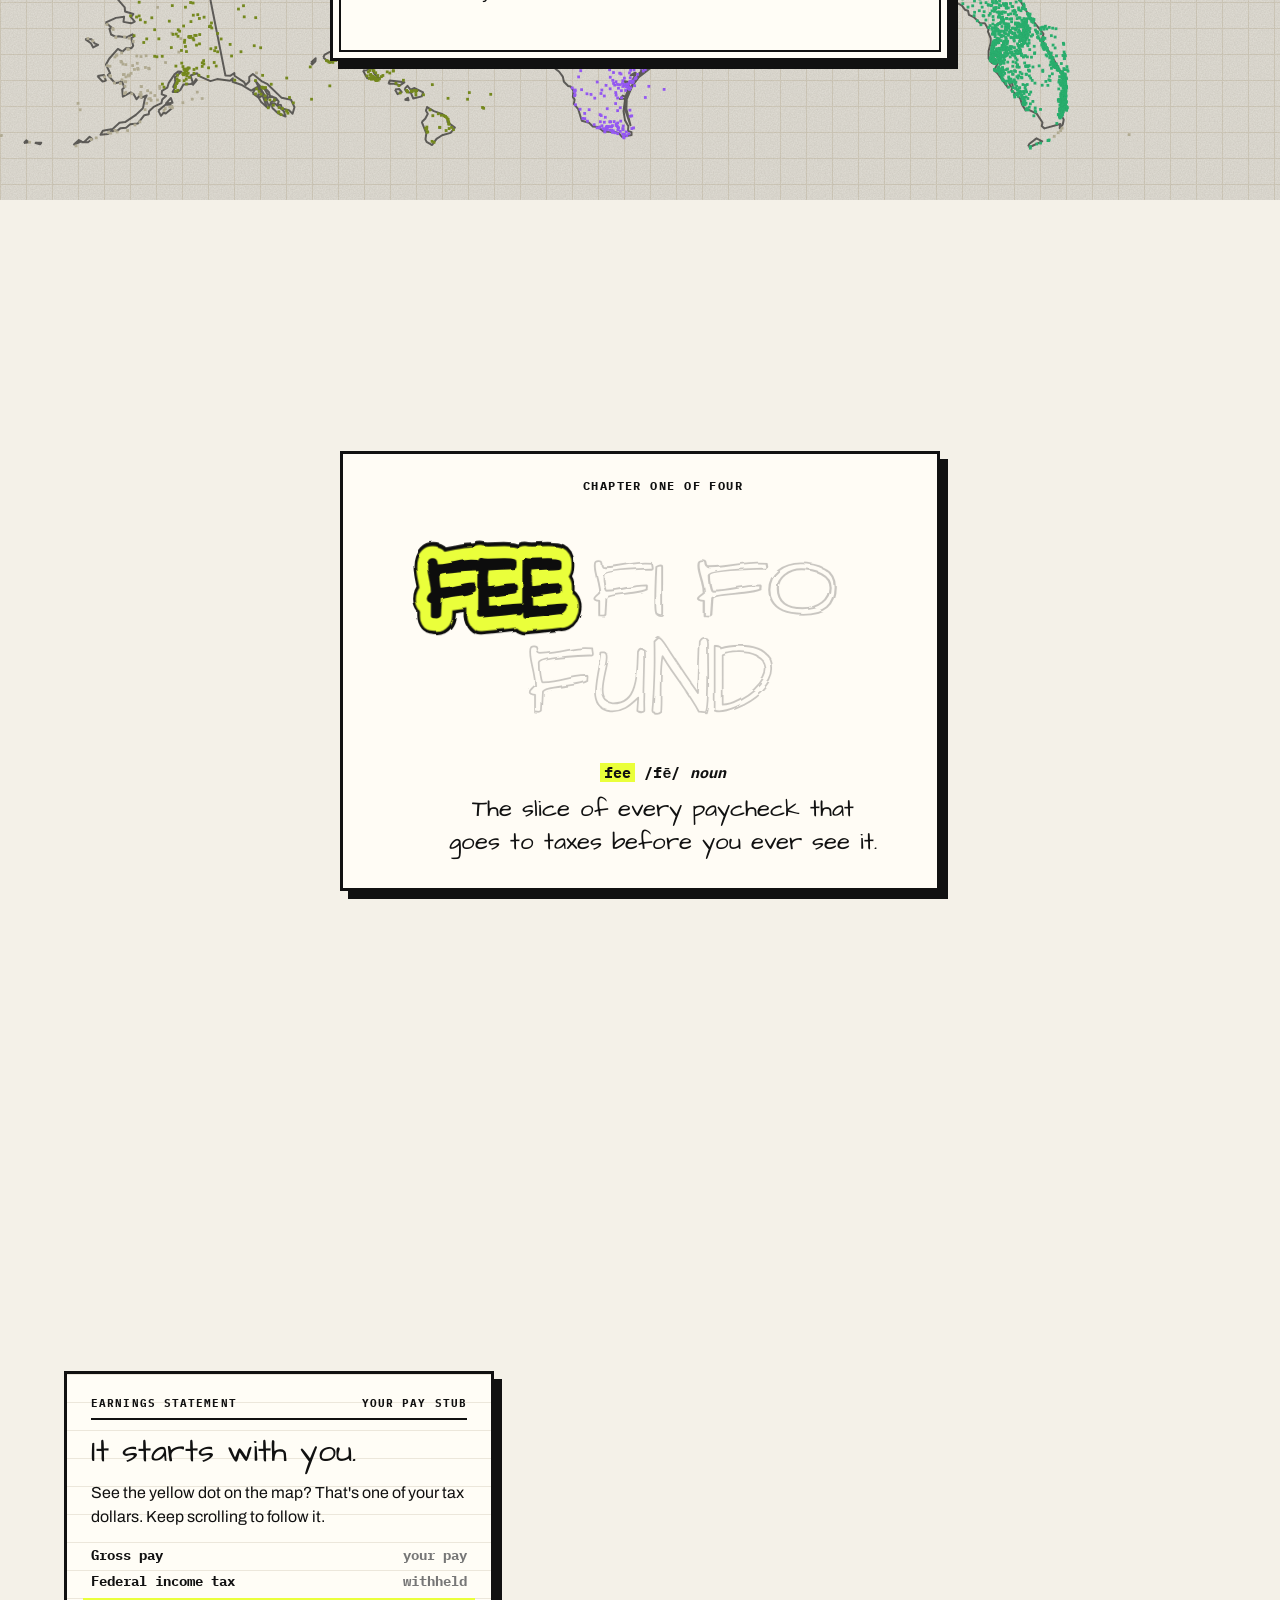
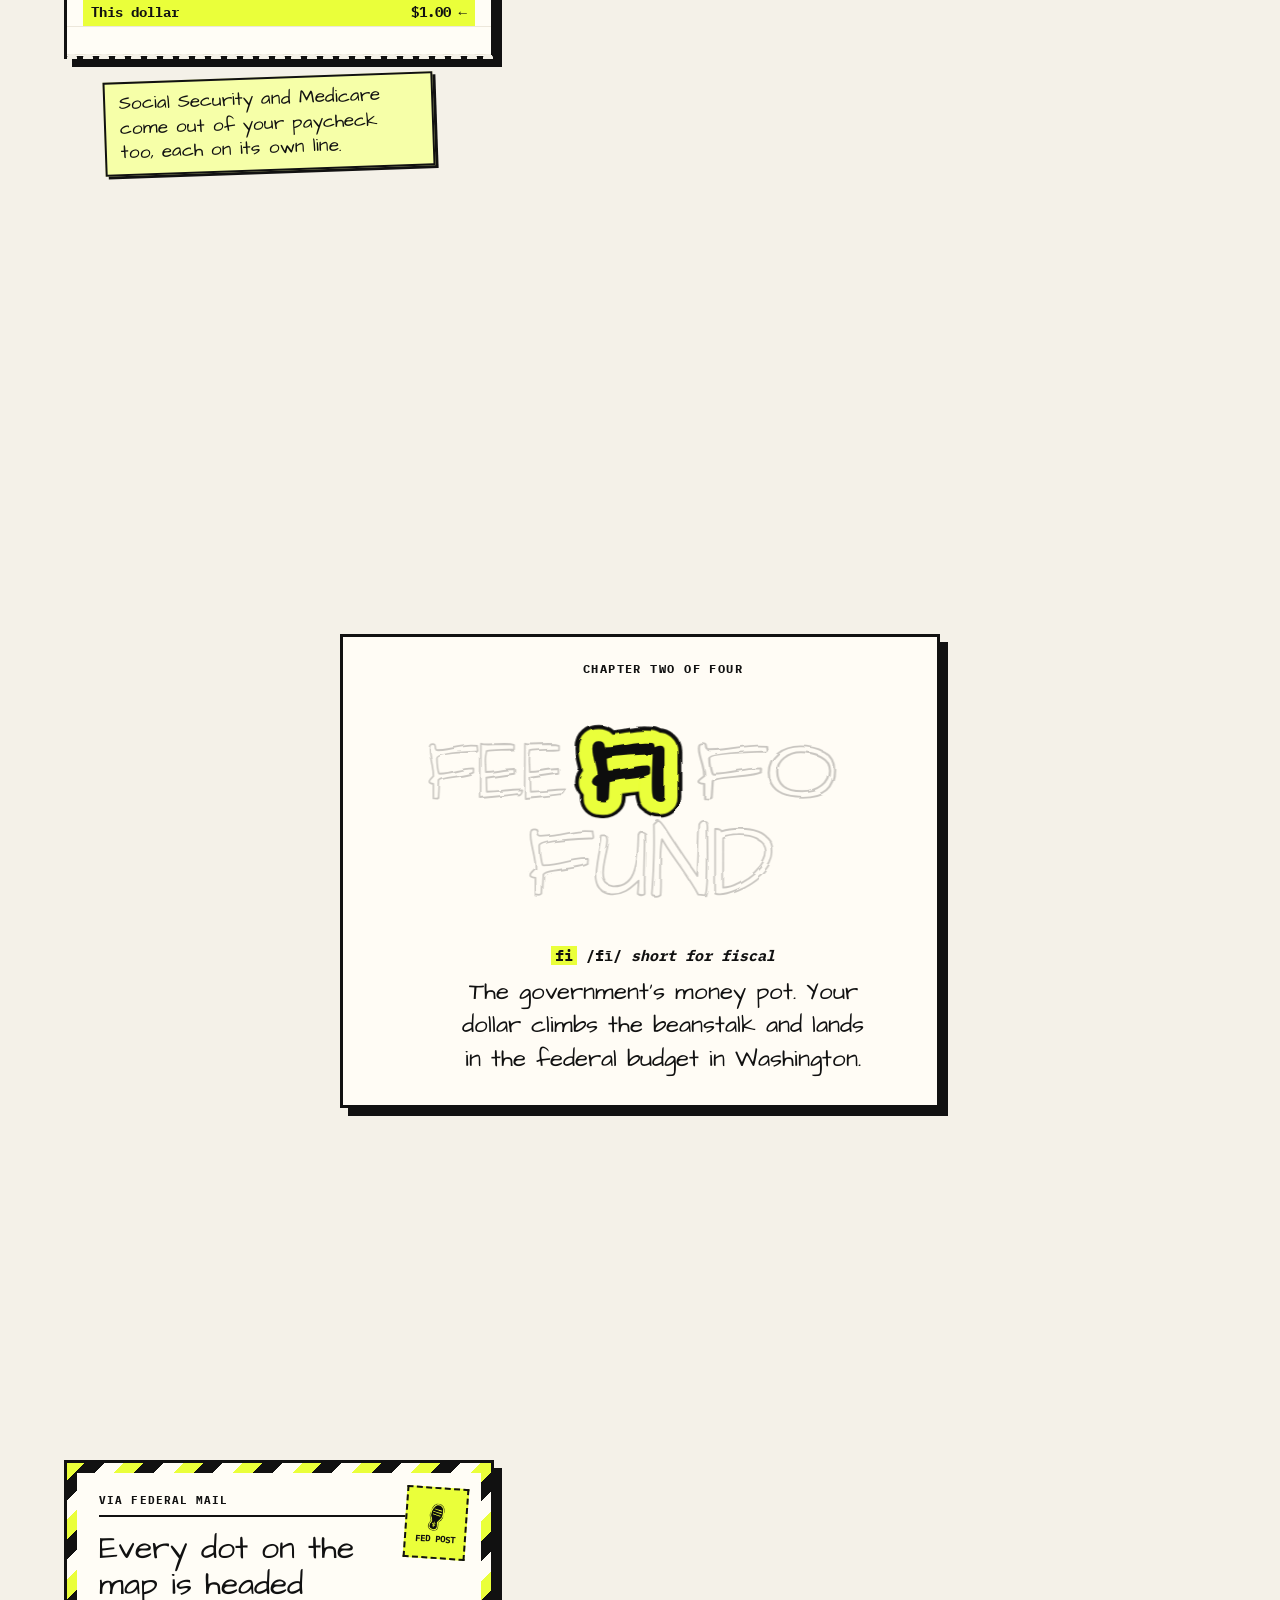
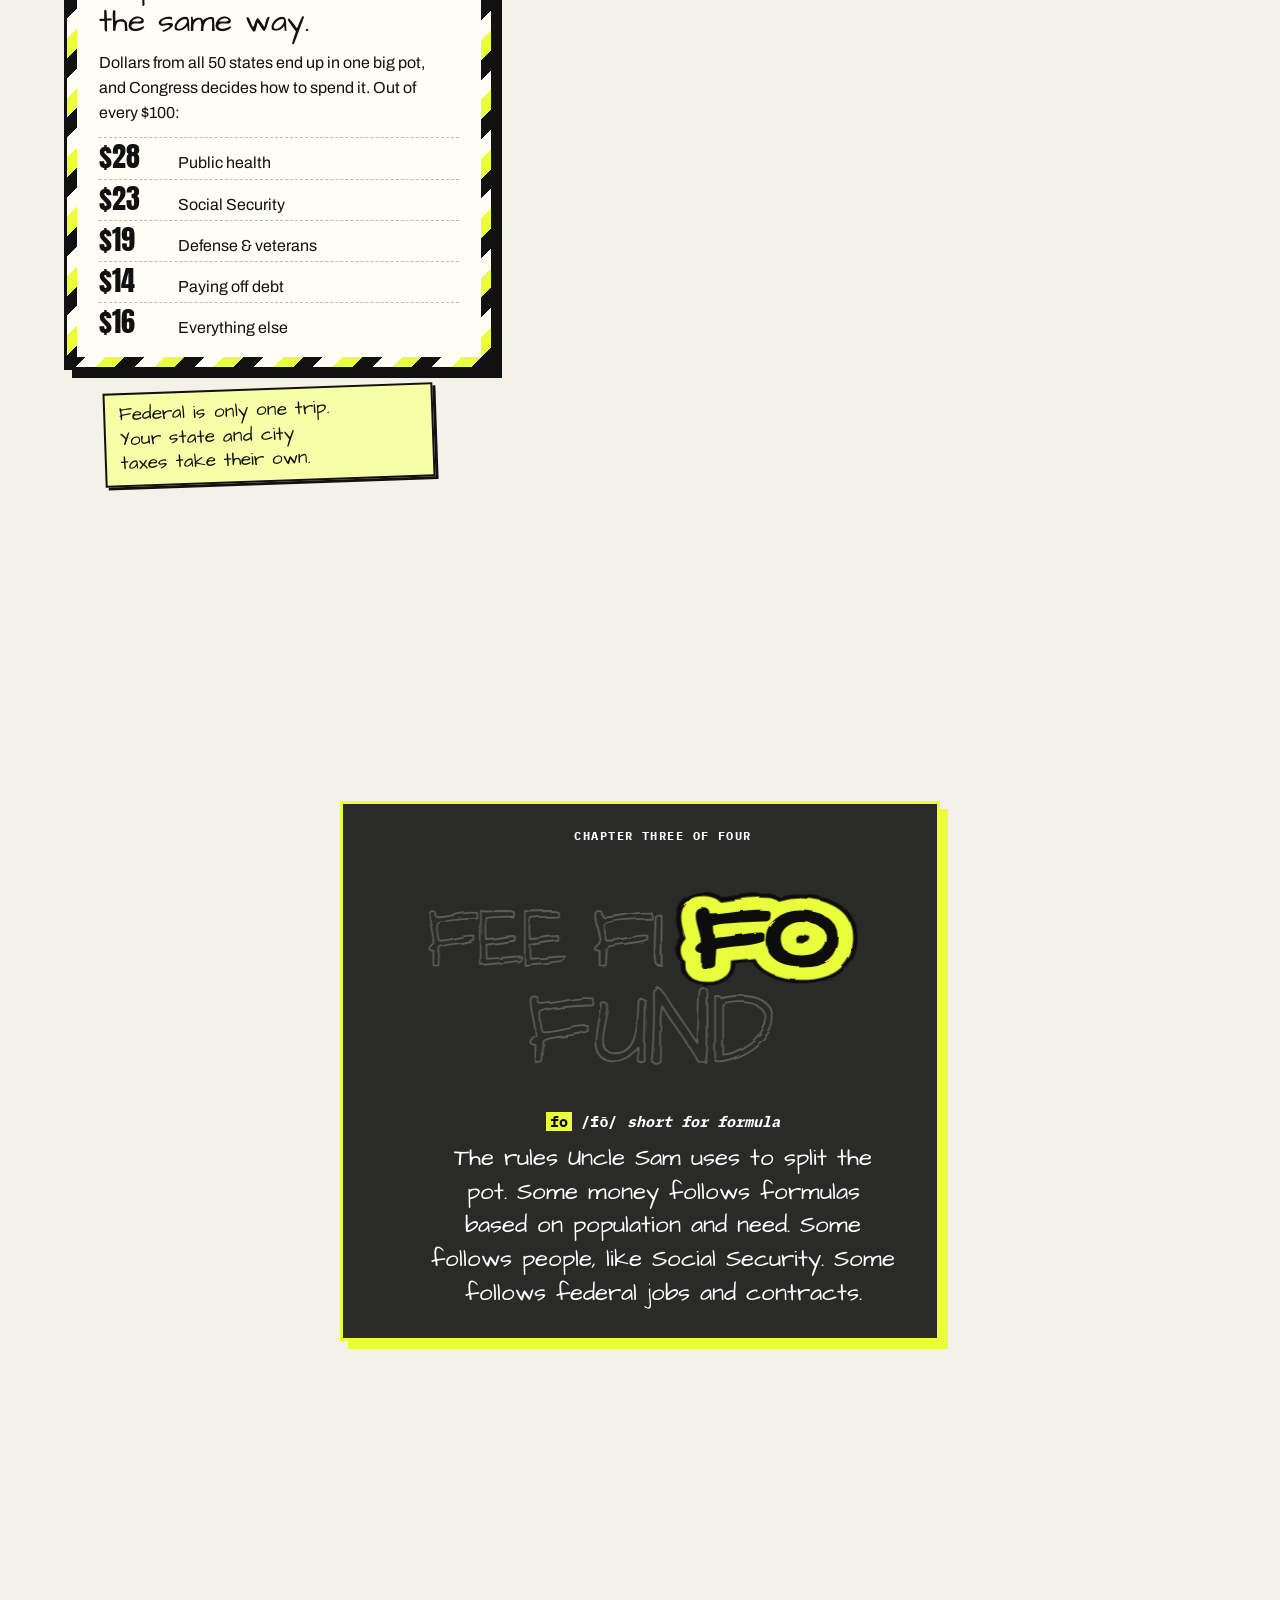
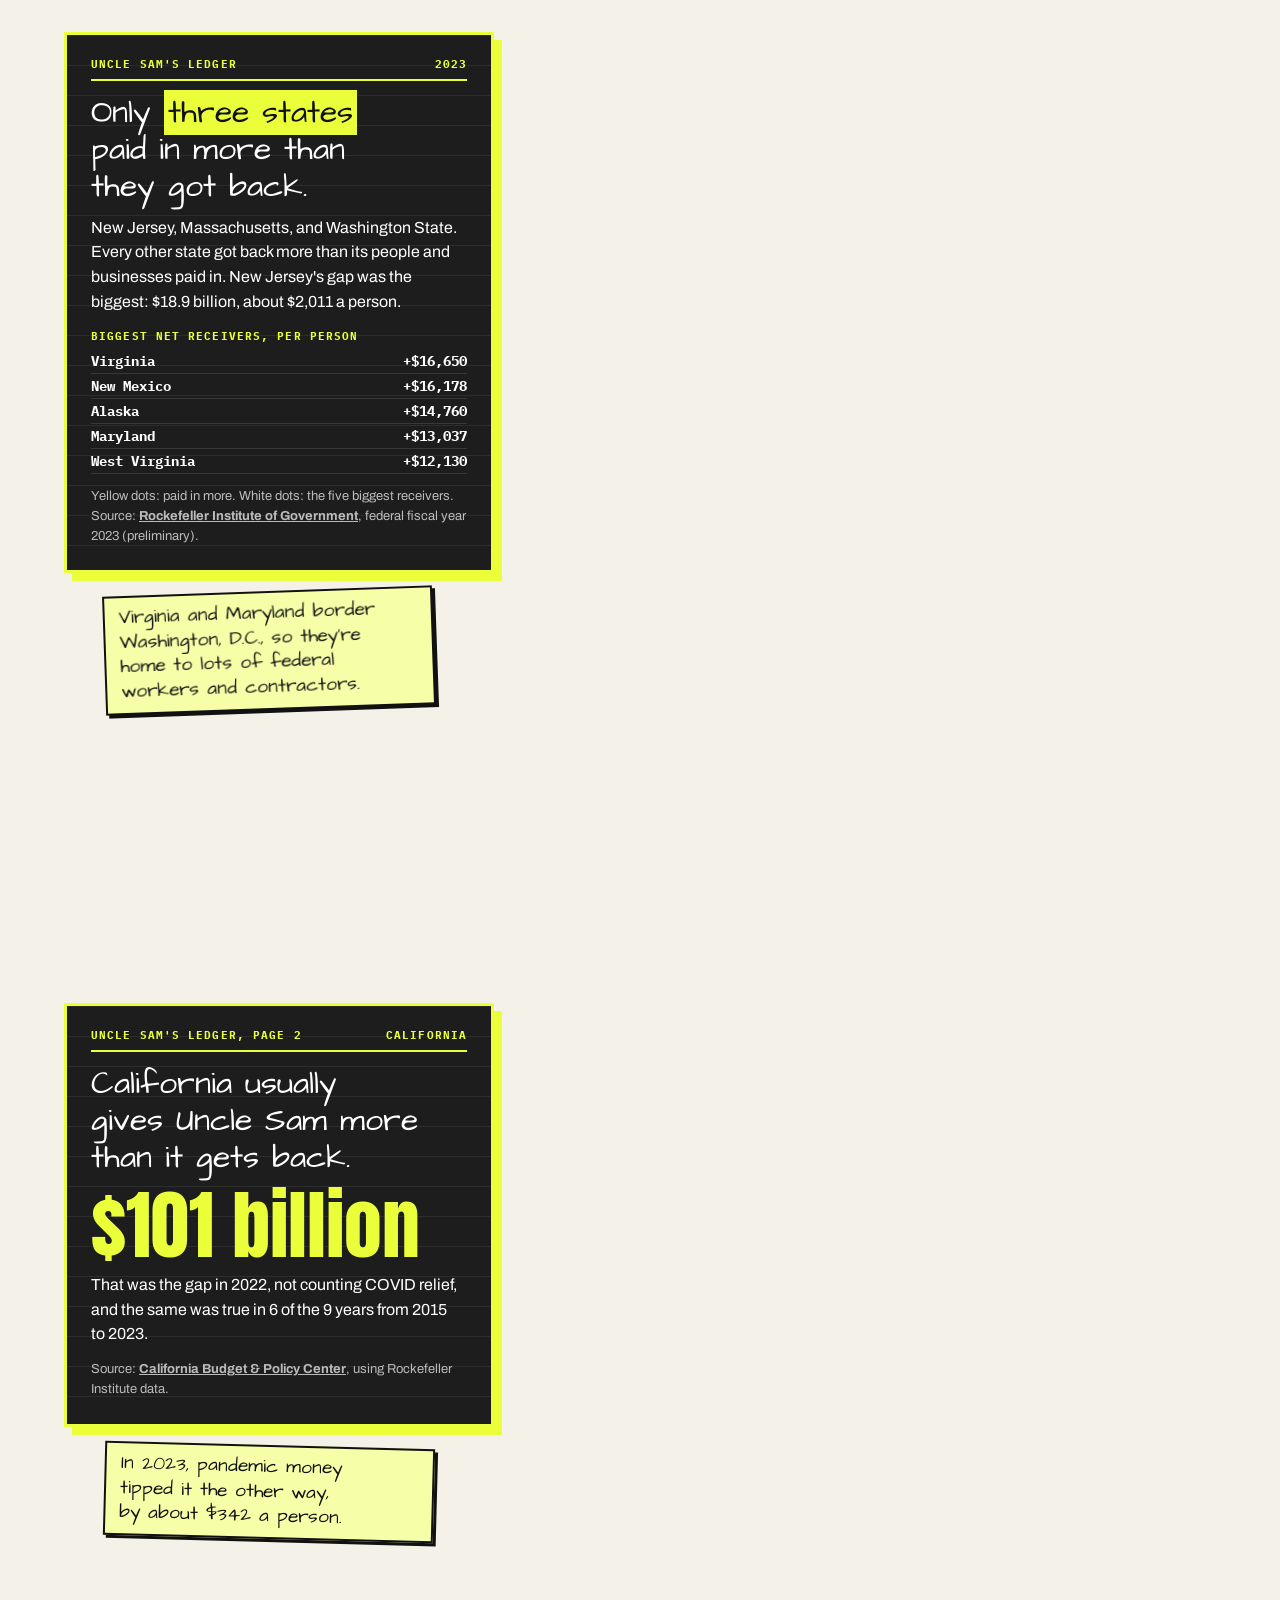
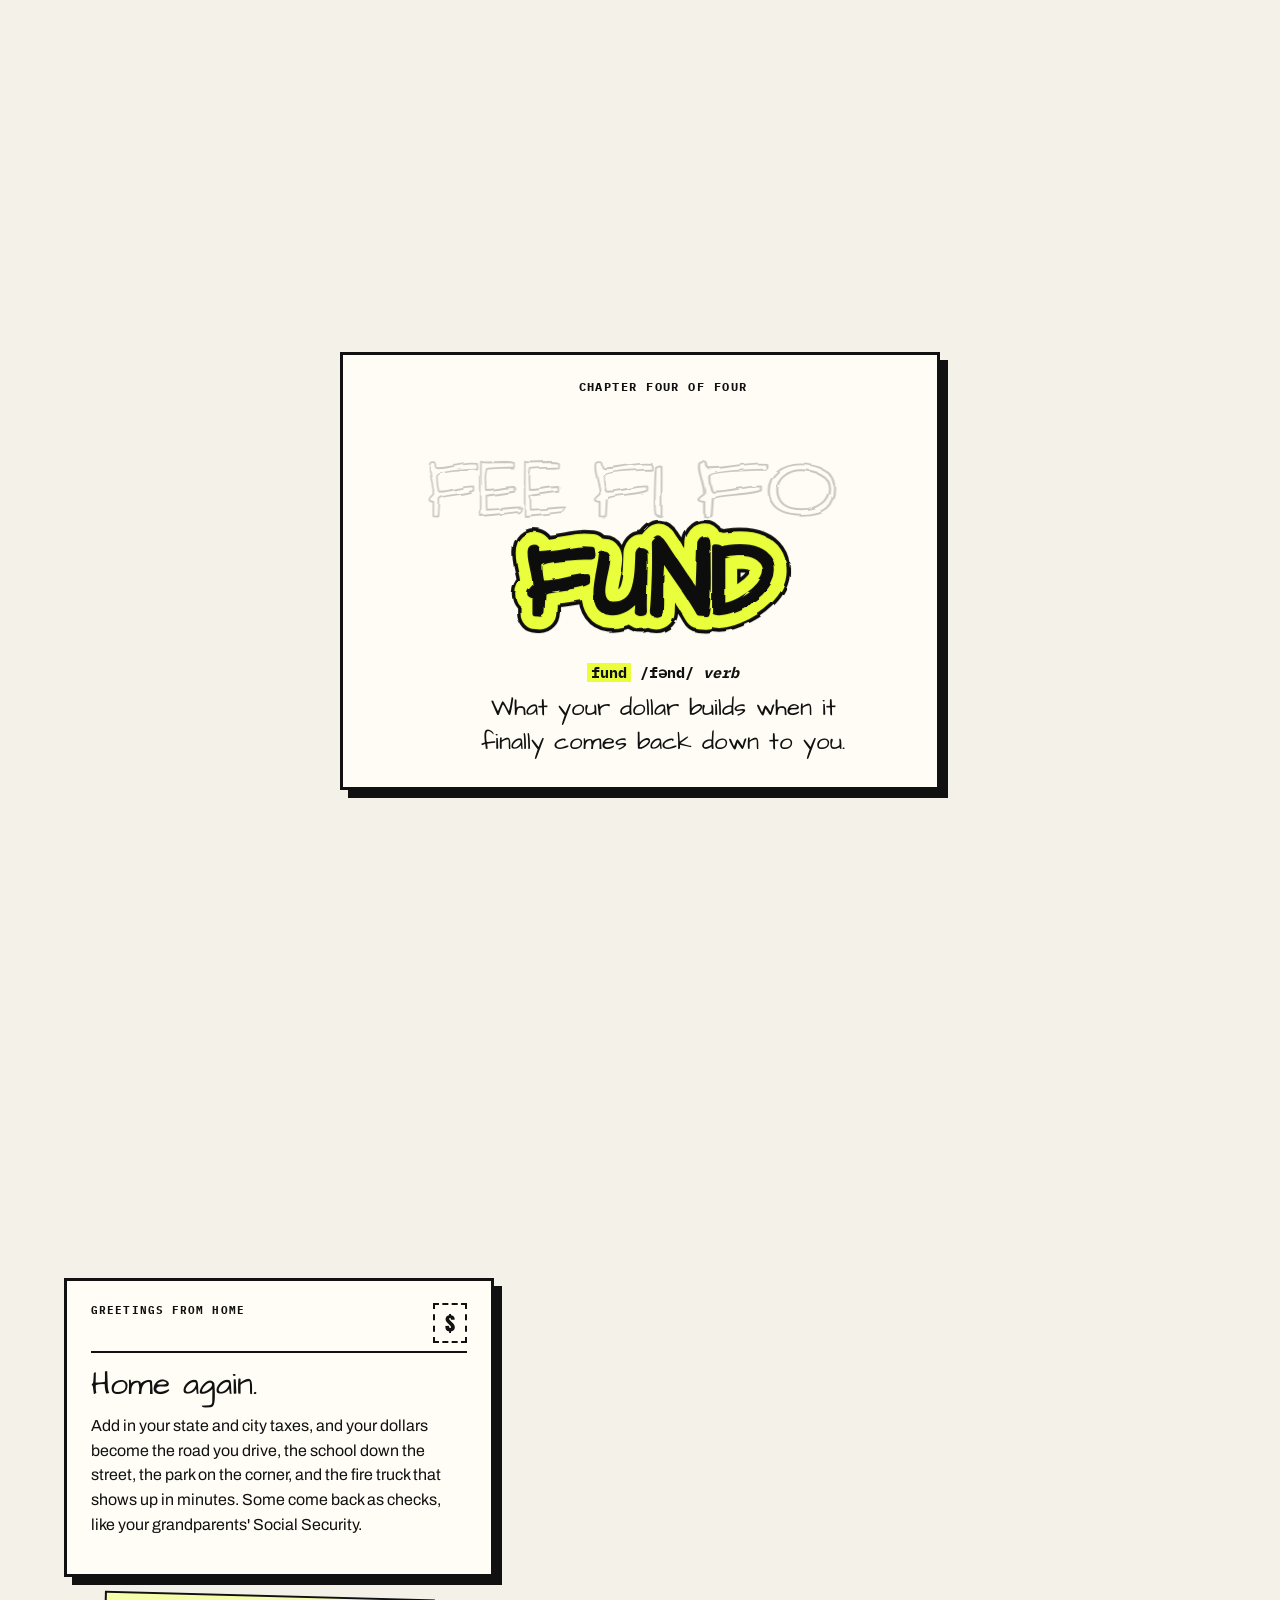
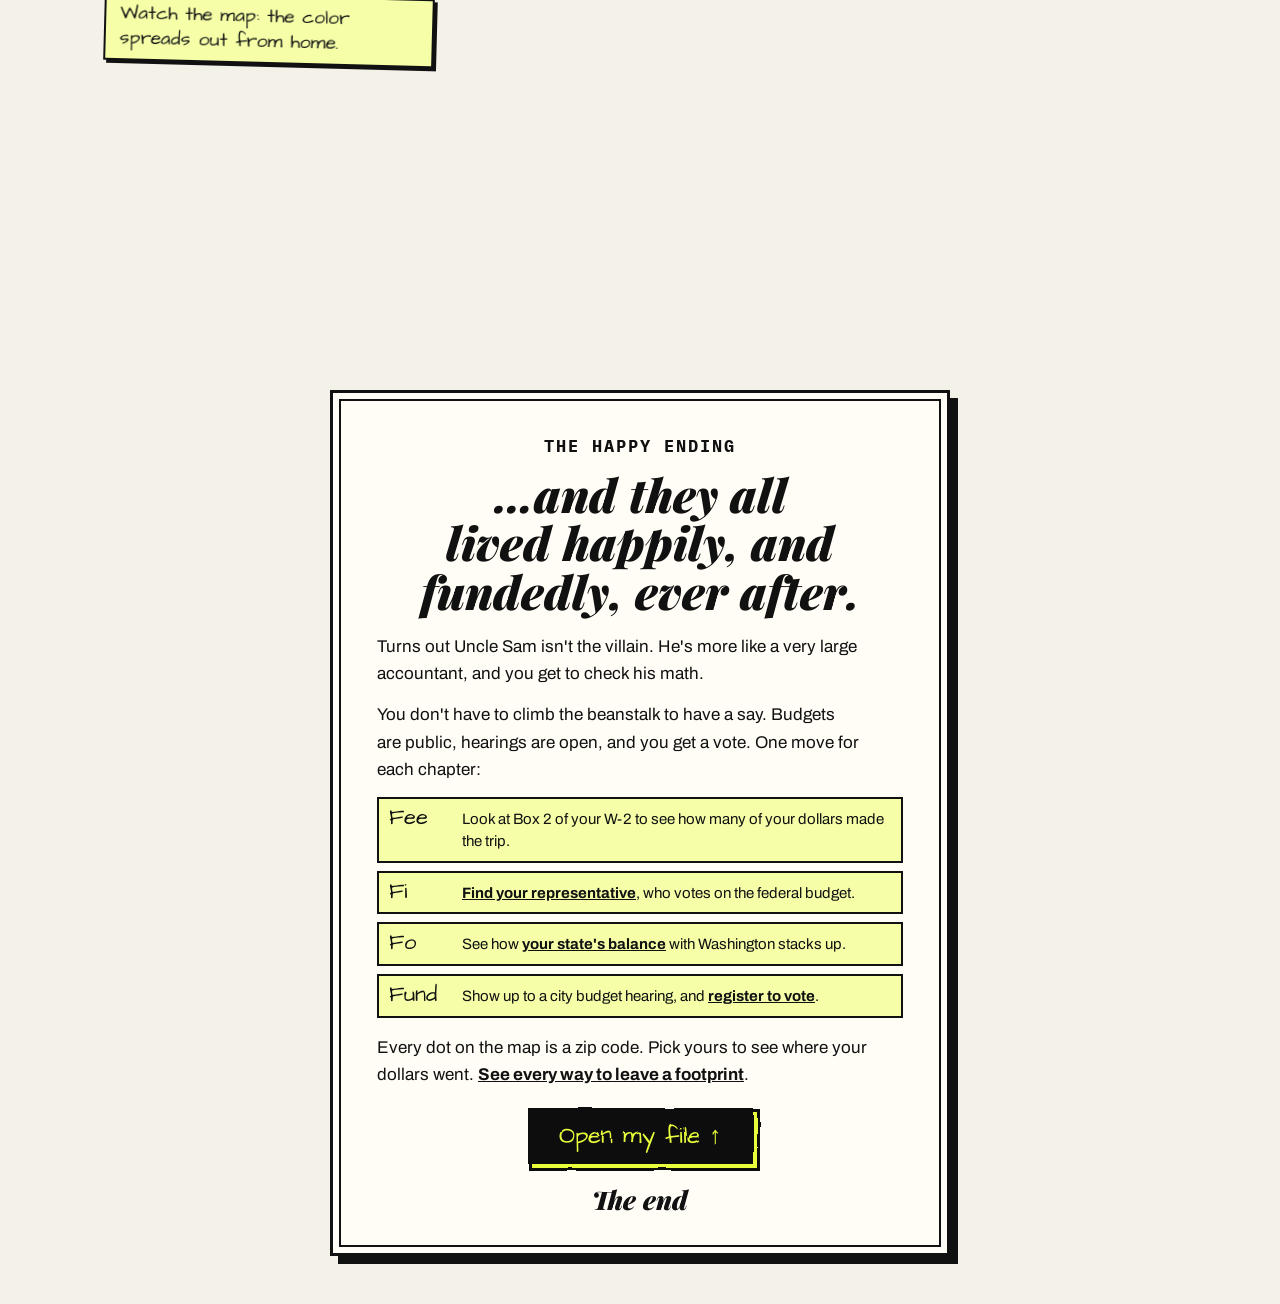
==== commit 630cbca4: "Add link preview image for iMessage and social shares Uses a screenshot of the landing page as the o" ====
--- a/index.html
+++ b/index.html
@@ -8,6 +8,13 @@
   <meta property="og:title" content="Fee Fi Fo Fund">
   <meta property="og:description" content="Type your zip code and see where your federal, state, and city tax dollars went.">
   <meta property="og:url" content="https://feefifo.fund/">
+  <meta property="og:type" content="website">
+  <meta property="og:image" content="https://feefifo.fund/assets/og-image.jpg">
+  <meta property="og:image:width" content="1200">
+  <meta property="og:image:height" content="630">
+  <meta property="og:image:alt" content="The Fee Fi Fo Fund landing page: a hand-lettered yellow logo over a dotted map of the United States.">
+  <meta name="twitter:card" content="summary_large_image">
+  <meta name="twitter:image" content="https://feefifo.fund/assets/og-image.jpg">
   <link rel="canonical" href="https://feefifo.fund/">
   <meta name="description" content="Type your zip code and see where your federal, state, and city tax dollars went.">
   <link rel="icon" href="favicon.ico" sizes="any">
